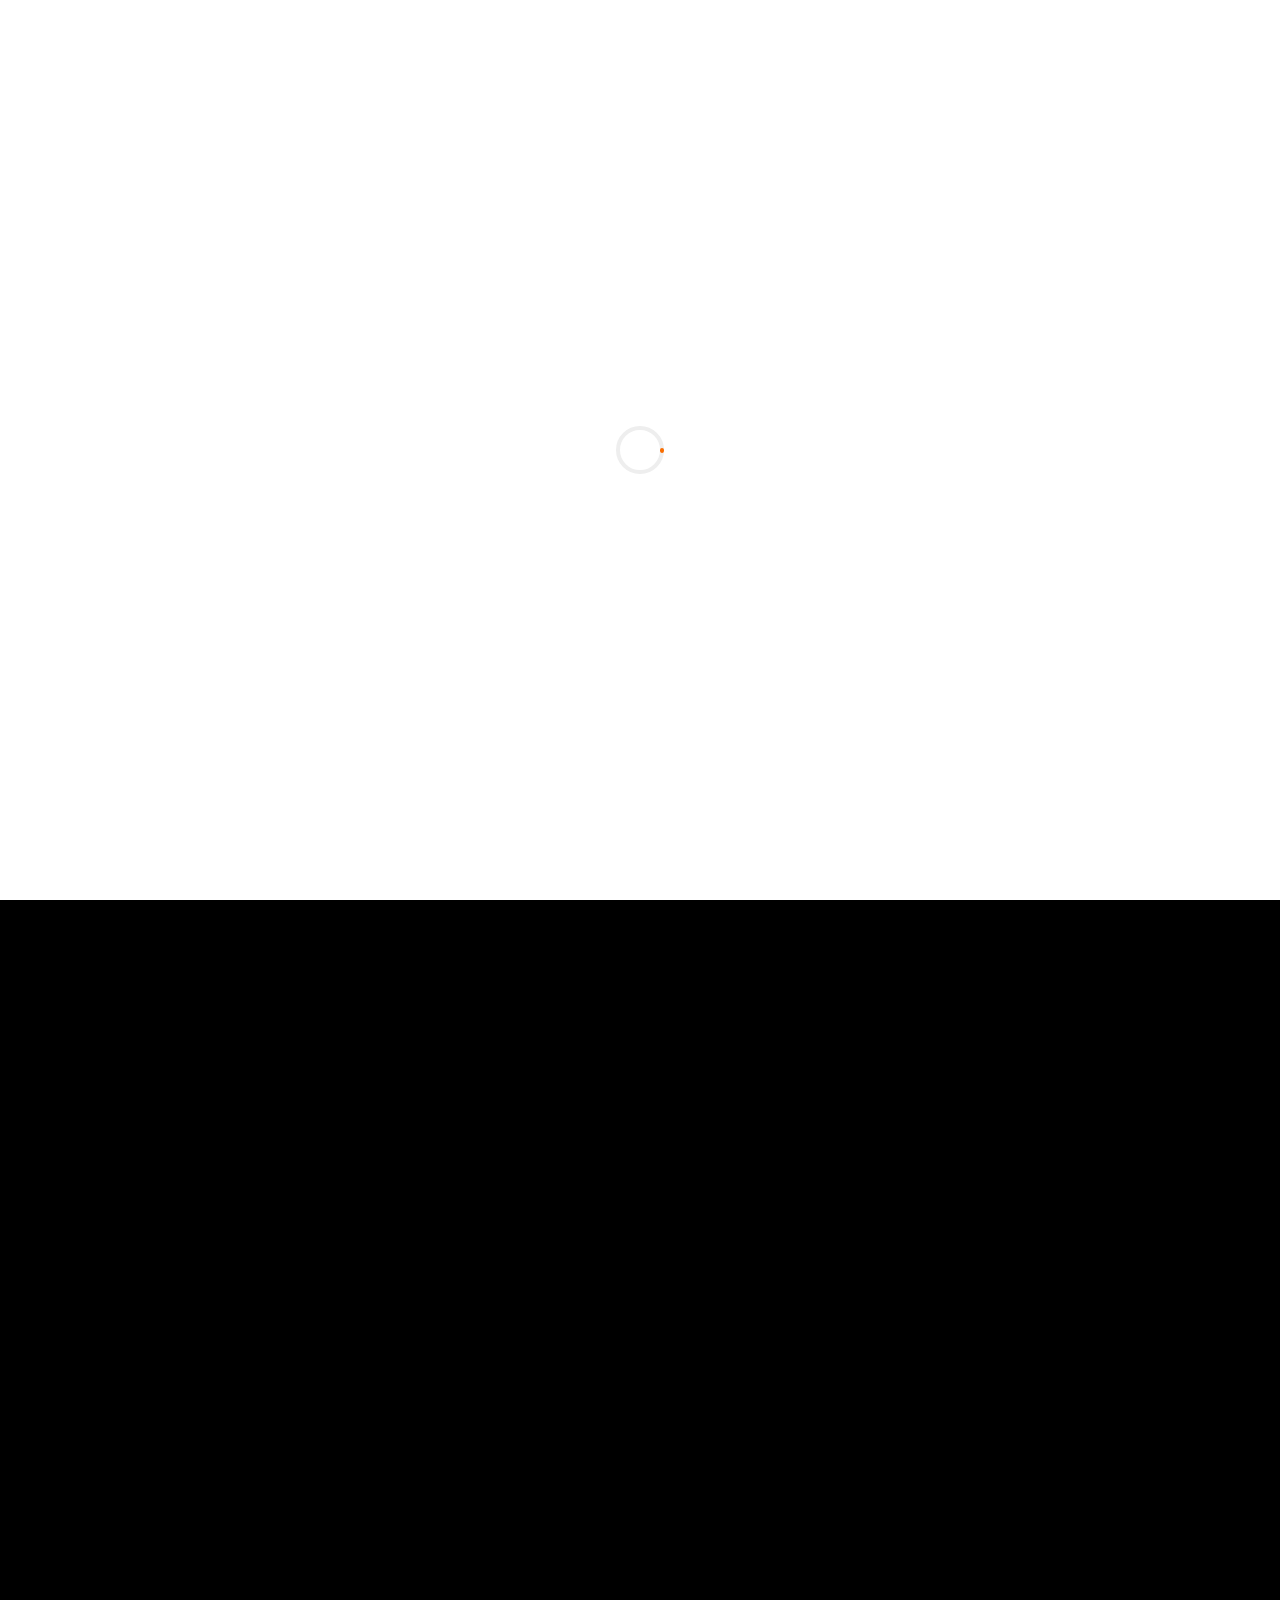
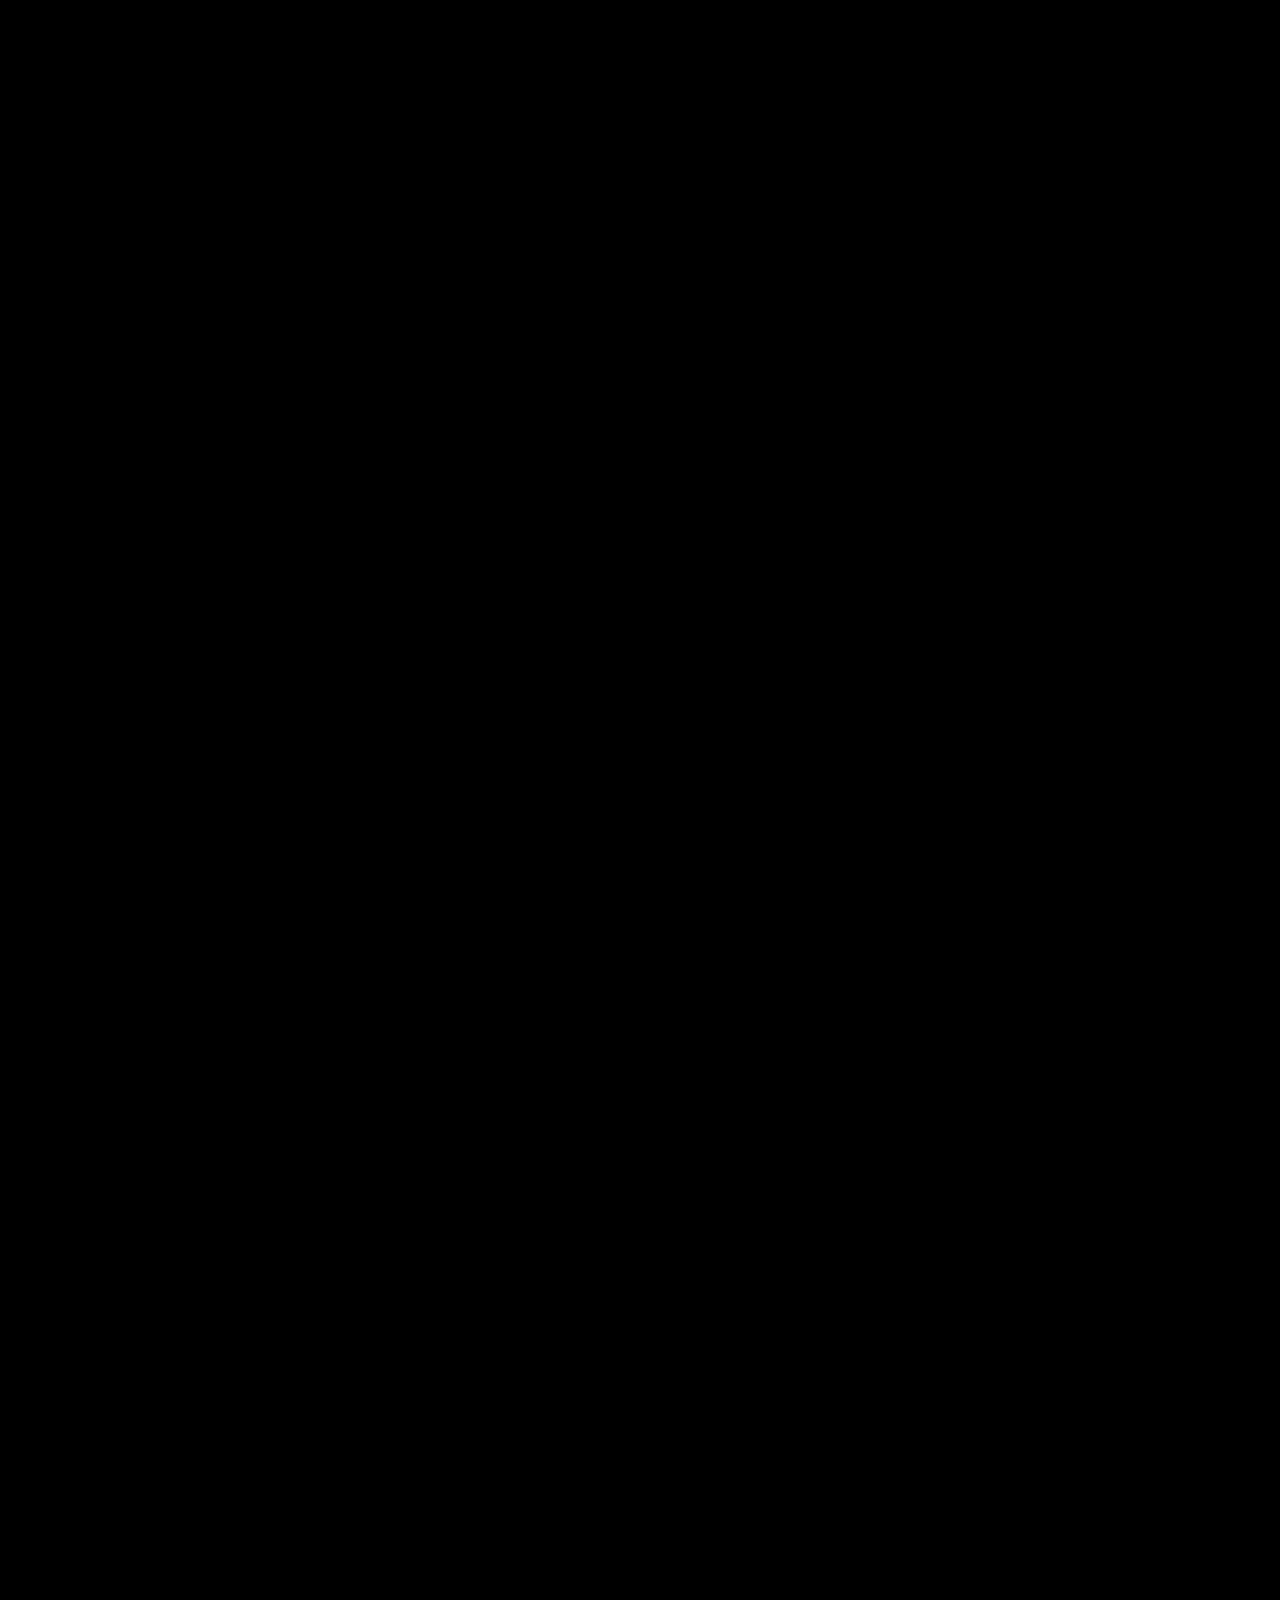
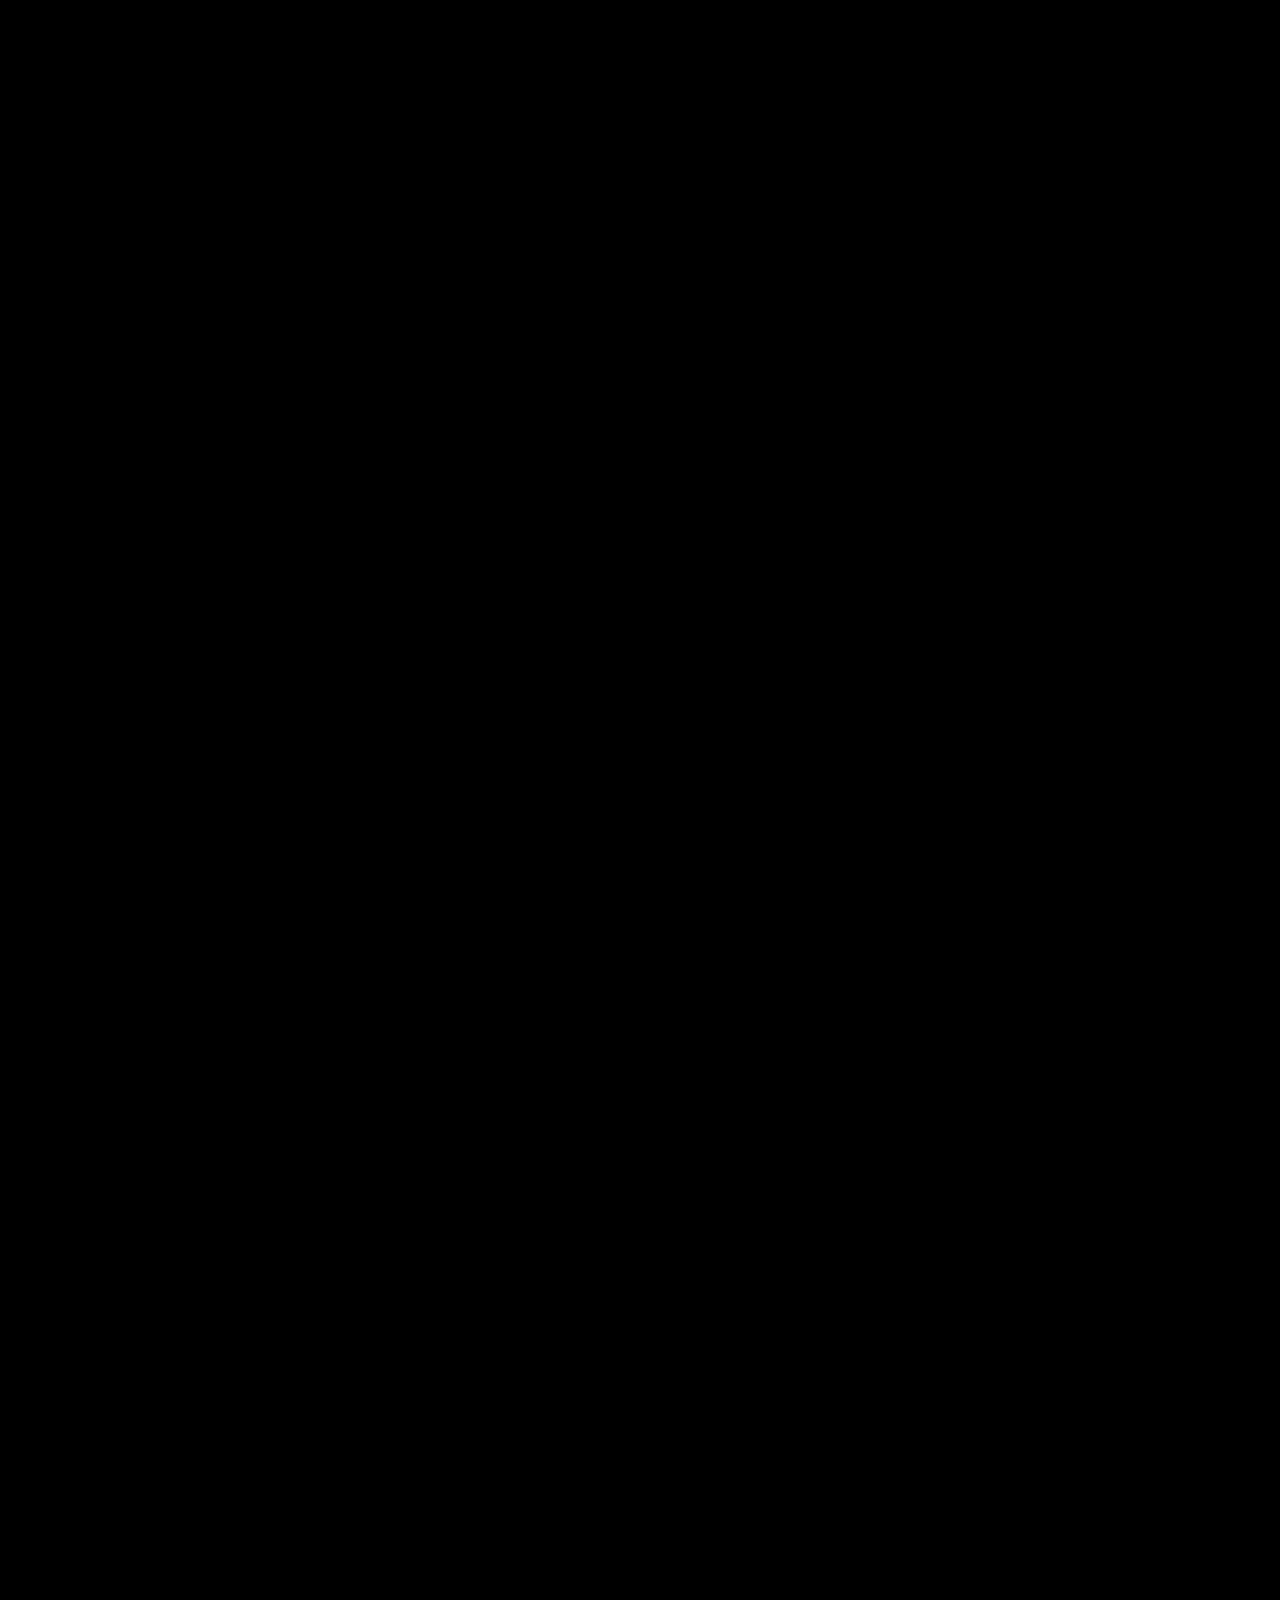
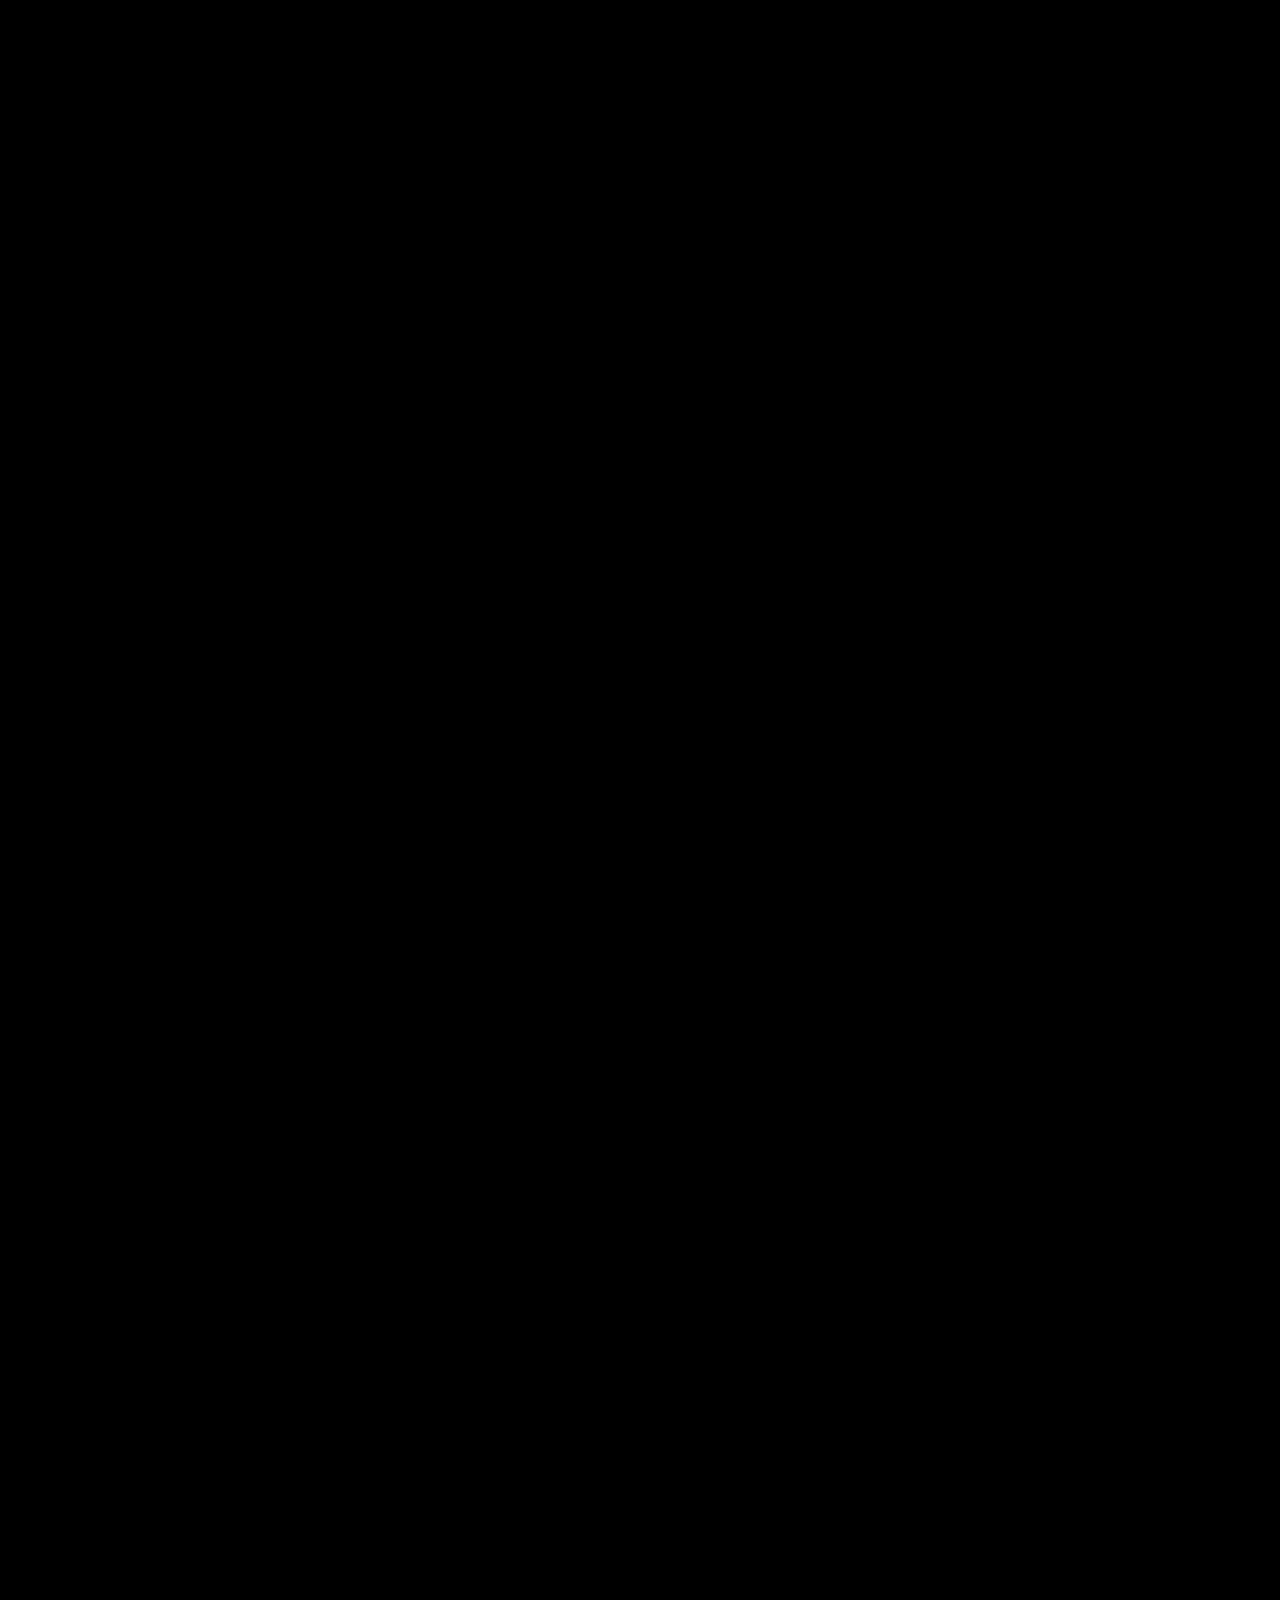
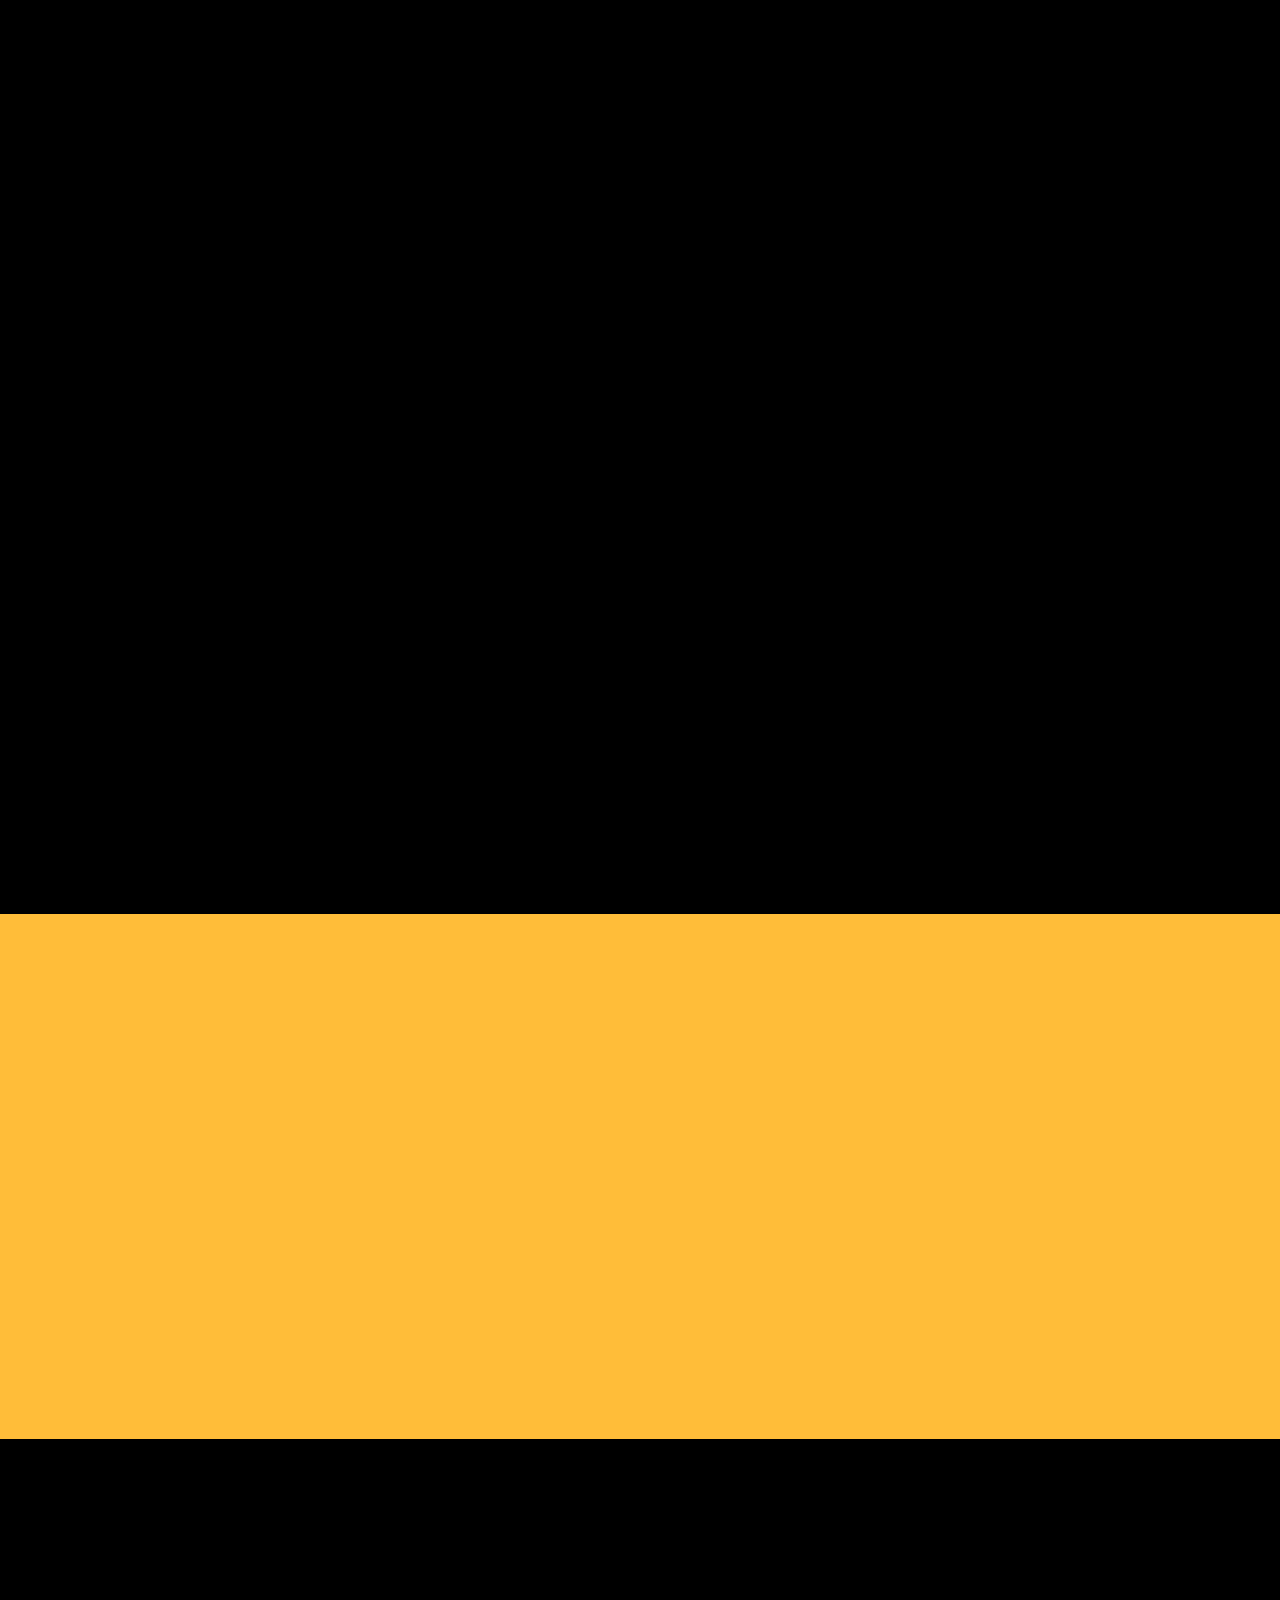
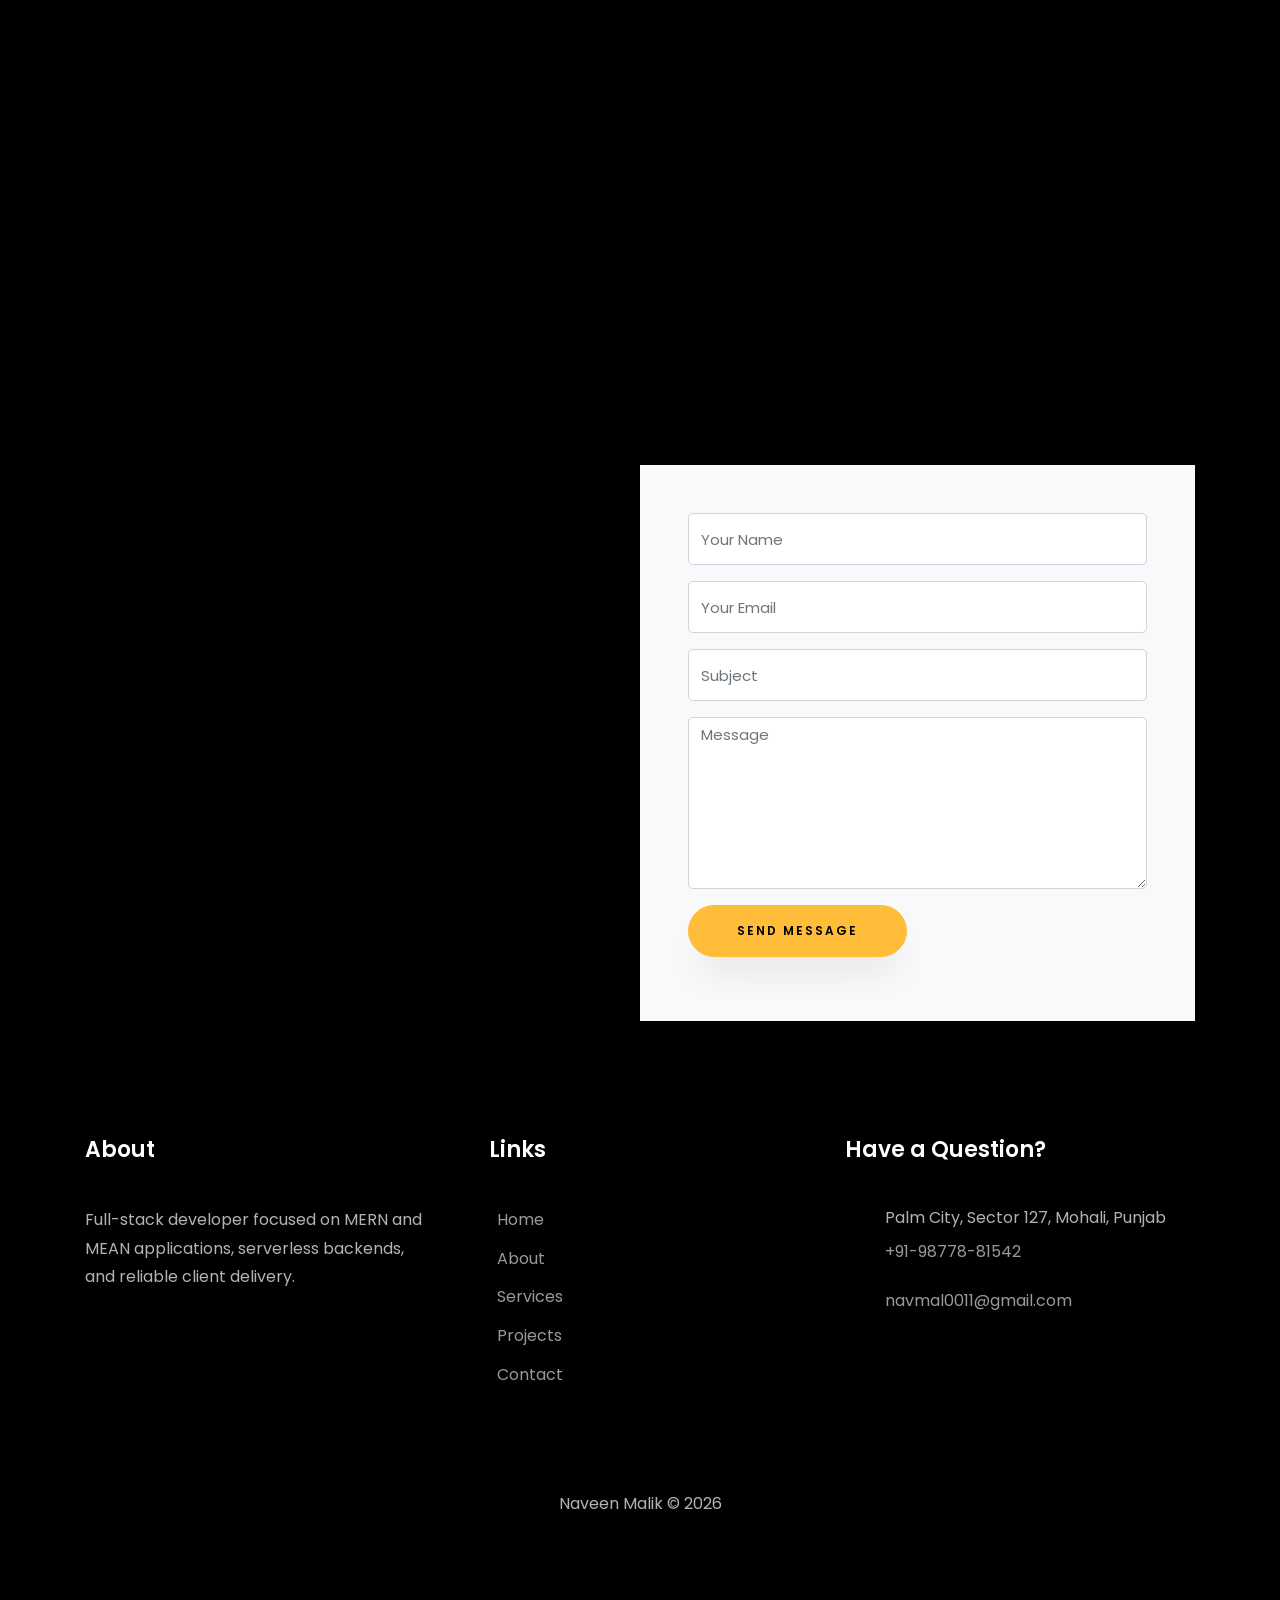
==== index.html @ 28e90a93 "Update portfolio content from latest resume Replace template placeholders with Naveen Malik's experi" ====
<!DOCTYPE html>
<html lang="en">
  <head>
    <title>Naveen Malik | Full-Stack Developer</title>
    <meta charset="utf-8">
    <meta name="viewport" content="width=device-width, initial-scale=1, shrink-to-fit=no">
    <meta name="description" content="Naveen Malik is a Full-Stack Developer in Mohali, Punjab, specializing in MERN and MEAN stacks, serverless backends, and scalable web applications.">
    <meta name="author" content="Naveen Malik">
    
    <link href="https://fonts.googleapis.com/css?family=Poppins:100,200,300,400,500,600,700,800,900" rel="stylesheet">

    <link rel="stylesheet" href="css/open-iconic-bootstrap.min.css">
    <link rel="stylesheet" href="css/animate.css">
    
    <link rel="stylesheet" href="css/owl.carousel.min.css">
    <link rel="stylesheet" href="css/owl.theme.default.min.css">
    <link rel="stylesheet" href="css/magnific-popup.css">

    <link rel="stylesheet" href="css/aos.css">

    <link rel="stylesheet" href="css/ionicons.min.css">
    
    <link rel="stylesheet" href="css/flaticon.css">
    <link rel="stylesheet" href="css/icomoon.css">
    <link rel="stylesheet" href="css/style.css">
  </head>
  <body data-spy="scroll" data-target=".site-navbar-target" data-offset="300">
	  
	  
    <nav class="navbar navbar-expand-lg navbar-dark ftco_navbar ftco-navbar-light site-navbar-target" id="ftco-navbar">
	    <div class="container">
	      <a class="navbar-brand" href="index.html">Naveen</a>
	      <button class="navbar-toggler js-fh5co-nav-toggle fh5co-nav-toggle" type="button" data-toggle="collapse" data-target="#ftco-nav" aria-controls="ftco-nav" aria-expanded="false" aria-label="Toggle navigation">
	        <span class="oi oi-menu"></span> Menu
	      </button>

	      <div class="collapse navbar-collapse" id="ftco-nav">
	        <ul class="navbar-nav nav ml-auto">
	          <li class="nav-item"><a href="#home-section" class="nav-link"><span>Home</span></a></li>
	          <li class="nav-item"><a href="#about-section" class="nav-link"><span>About</span></a></li>
	          <li class="nav-item"><a href="#resume-section" class="nav-link"><span>Resume</span></a></li>
	          <li class="nav-item"><a href="#services-section" class="nav-link"><span>Services</span></a></li>
	          <li class="nav-item"><a href="#skills-section" class="nav-link"><span>Skills</span></a></li>
	          <li class="nav-item"><a href="#projects-section" class="nav-link"><span>Projects</span></a></li>
	          <li class="nav-item"><a href="#contact-section" class="nav-link"><span>Contact</span></a></li>
	        </ul>
	      </div>
	    </div>
	  </nav>
	  <section id="home-section" class="hero">
		  <div class="home-slider  owl-carousel">
	      <div class="slider-item ">
	      	<div class="overlay"></div>
	        <div class="container">
	          <div class="row d-md-flex no-gutters slider-text align-items-end justify-content-end" data-scrollax-parent="true">
		          <div class="one-forth d-flex  align-items-center ftco-animate" data-scrollax=" properties: { translateY: '70%' }">
		          	<div class="text">
		          		<span class="subheading">Hello!</span>
			            <h1 class="mb-4 mt-3">I'm <span>Naveen Malik</span></h1>
			            <h2 class="mb-4">A JavaScript Full-Stack Developer</h2>
			            <p><a href="#contact-section" class="btn btn-primary py-3 px-4">Hire me</a> <a href="#projects-section" class="btn btn-white btn-outline-white py-3 px-4">My works</a></p>
		            </div>
		          </div>
	        	</div>
	        </div>
	      </div>

	      <div class="slider-item">
	      	<div class="overlay"></div>
	        <div class="container">
	          <div class="row d-flex no-gutters slider-text align-items-end justify-content-end" data-scrollax-parent="true">
	          	<div class="one-third js-fullheight order-md-last img" style="background-image:url(images/bg_1.jpg);">
	          		<div class="overlay"></div>
	          	</div>
		          <div class="one-forth d-flex align-items-center ftco-animate" data-scrollax=" properties: { translateY: '70%' }">
		          	<div class="text">
		          		<span class="subheading">MERN &amp; MEAN</span>
			            <h1 class="mb-4 mt-3">Building <span>scalable apps</span> from Mohali</h1>
			            <p><a href="#contact-section" class="btn btn-primary py-3 px-4">Hire me</a> <a href="#resume-section" class="btn btn-white btn-outline-white py-3 px-4">View resume</a></p>
		            </div>
		          </div>
	        	</div>
	        </div>
	      </div>
	    </div>
    </section>

    <section class="ftco-about img ftco-section ftco-no-pb" id="about-section">
    	<div class="container">
    		<div class="row d-flex">
    			<div class="col-md-12 col-lg-8 pl-lg-5 pb-5">
    				<div class="row justify-content-start pb-3">
		          <div class="col-md-12 heading-section ftco-animate">
		          	<h1 class="big">About</h1>
		            <h2 class="mb-4">About Me</h2>
		            <p class="about-bio">With 5 years of full-stack development experience, I bring specialized expertise in the MERN (MongoDB, Express.js, React, Node.js) and MEAN (MongoDB, Express.js, Angular, Node.js) stacks. My strengths lie in creating scalable, robust, and high-performance web applications, backed by a deep understanding of both front-end and back-end development.</p>
		            <ul class="about-info mt-4 px-md-0 px-2">
		            	<li class="d-flex"><span>Name:</span> <span>Naveen Malik</span></li>
		            	<li class="d-flex"><span>Date of birth:</span> <span>April 01, 1999</span></li>
		            	<li class="d-flex"><span>Address:</span> <span>Palm City, Sector 127, Mohali, Punjab</span></li>
		            	<li class="d-flex"><span>Zip code:</span> <span>140301</span></li>
		            	<li class="d-flex"><span>Email:</span> <span><a href="mailto:navmal0011@gmail.com">navmal0011@gmail.com</a></span></li>
		            	<li class="d-flex"><span>Phone:</span> <span><a href="tel:+919877881542">+91-98778-81542</a></span></li>
		            	<li class="d-flex"><span>GitHub:</span> <span><a href="https://github.com/NaveenMalik001" target="_blank" rel="noopener">NaveenMalik001</a></span></li>
		            	<li class="d-flex"><span>LinkedIn:</span> <span><a href="https://www.linkedin.com/in/naveen-malik-583647228" target="_blank" rel="noopener">Naveen Malik</a></span></li>
		            </ul>
		          </div>
		        </div>
	          <div class="counter-wrap ftco-animate d-flex mt-md-3">
              <div class="text">
              	<p class="mb-4">
	                <span class="number" data-number="5">0</span>
	                <span>Years of experience</span>
                </p>
                <p><a href="files/Naveen_Malik_Resume.pdf" class="btn btn-primary py-3 px-3" download>Download CV</a></p>
              </div>
	          </div>
	        </div>
        </div>
    	</div>
    </section>

    <section class="ftco-section ftco-no-pb" id="resume-section">
    	<div class="container">
    		<div class="row justify-content-center pb-5">
          <div class="col-md-10 heading-section text-center ftco-animate">
          	<h1 class="big big-2">Resume</h1>
            <h2 class="mb-4">Resume</h2>
            <p>Experience leading MERN and MEAN products, client delivery, and small engineering teams.</p>
          </div>
        </div>
    		<div class="row">
    			<div class="col-md-6">
    				<div class="resume-wrap ftco-animate">
    					<span class="date">Dec 2024 — Mar 2026</span>
    					<h2>Full-Stack Developer (MERN)</h2>
    					<span class="position">Matrix Marketers, Mohali</span>
    					<ul class="mt-4">
    						<li>Built and maintained high-quality, scalable web applications on the MERN stack.</li>
    						<li>Integrated third-party services including game providers for betting platforms, Customer.io, Close.io, and QuickBooks.</li>
    						<li>Served as Tech Lead, driving collaboration, code quality, and delivery through agile methodologies.</li>
    					</ul>
    				</div>
    				<div class="resume-wrap ftco-animate">
    					<span class="date">Jan 2022 — Nov 2024</span>
    					<h2>Full-Stack Developer</h2>
    					<span class="position">Clerisy Solutions Pvt. Ltd., Mohali</span>
    					<ul class="mt-4">
    						<li>Developed and maintained production web applications with the MEAN stack.</li>
    						<li>Introduced Vue.js into existing projects and adapted to new technical requirements.</li>
    						<li>Led full-stack MERN and MEAN deliveries, managing client requirements, updates, and timelines.</li>
    						<li>Led a team of 5 developers, reviewing quality and shipping through agile practices.</li>
    					</ul>
    				</div>
    				<div class="resume-wrap ftco-animate">
    					<span class="date">Jan 2021 — Jan 2022</span>
    					<h2>Full-Stack Developer</h2>
    					<span class="position">Softuvo Solutions Pvt. Ltd., Mohali</span>
    					<ul class="mt-4">
    						<li>Delivered full-stack features across MERN and MEAN projects based on client requirements.</li>
    						<li>Collaborated with cross-functional teams to improve application functionality and user experience.</li>
    					</ul>
    				</div>
    			</div>

    			<div class="col-md-6">
    				<div class="resume-wrap ftco-animate">
    					<span class="date">B.Tech</span>
    					<h2>Computer Science and Engineering</h2>
    					<span class="position">Chandigarh Group of Colleges (CGC), Landran</span>
    					<p class="mt-4">Bachelor of Technology in Computer Science and Engineering, Mohali, Punjab.</p>
    				</div>
    				<div class="resume-wrap ftco-animate">
    					<span class="date">Class 12</span>
    					<h2>Senior Secondary Education</h2>
    					<span class="position">Government Model Sr. Sec. School, Sector 33, Chandigarh</span>
    				</div>
    				<div class="resume-wrap ftco-animate">
    					<span class="date">Class 10</span>
    					<h2>Secondary Education</h2>
    					<span class="position">Army Public School, Chandimandir, Haryana</span>
    				</div>
    			</div>
    		</div>
    		<div class="row justify-content-center mt-5">
    			<div class="col-md-6 text-center ftco-animate">
    				<p><a href="files/Naveen_Malik_Resume.pdf" class="btn btn-primary py-4 px-5" download>Download CV</a></p>
    			</div>
    		</div>
    	</div>
    </section>

    <section class="ftco-section" id="services-section">
    	<div class="container">
    		<div class="row justify-content-center py-5 mt-5">
          <div class="col-md-12 heading-section text-center ftco-animate">
          	<h1 class="big big-2">Services</h1>
            <h2 class="mb-4">What I Do</h2>
          </div>
        </div>
    		<div class="row">
					<div class="col-md-4 text-center d-flex ftco-animate">
						<div class="services-1">
							<div class="desc">
								<h3 class="mb-5">MERN &amp; MEAN Apps</h3>
							</div>
						</div>
					</div>
					<div class="col-md-4 text-center d-flex ftco-animate">
						<div class="services-1">
							<div class="desc">
								<h3 class="mb-5">API Development</h3>
							</div>
						</div>
					</div>
					<div class="col-md-4 text-center d-flex ftco-animate">
						<div class="services-1">
							<div class="desc">
								<h3 class="mb-5">Serverless Backends</h3>
							</div>
						</div>
					</div>
					<div class="col-md-4 text-center d-flex ftco-animate">
						<div class="services-1">
							<div class="desc">
								<h3 class="mb-5">UI Engineering</h3>
							</div>
						</div>
					</div>
					<div class="col-md-4 text-center d-flex ftco-animate">
						<div class="services-1">
							<div class="desc">
								<h3 class="mb-5">Third-Party Integrations</h3>
							</div>
						</div>
					</div>
					<div class="col-md-4 text-center d-flex ftco-animate">
						<div class="services-1">
							<div class="desc">
								<h3 class="mb-5">Database Design</h3>
							</div>
						</div>
					</div>
					<div class="col-md-4 text-center d-flex ftco-animate">
						<div class="services-1">
							<div class="desc">
								<h3 class="mb-5">Cloud Deployment</h3>
							</div>
						</div>
					</div>
					<div class="col-md-4 text-center d-flex ftco-animate">
						<div class="services-1">
							<div class="desc">
								<h3 class="mb-5">Tech Leadership</h3>
							</div>
						</div>
					</div>
					<div class="col-md-4 text-center d-flex ftco-animate">
						<div class="services-1">
							<div class="desc">
								<h3 class="mb-5">Performance &amp; Quality</h3>
							</div>
						</div>
					</div>
				</div>
    	</div>
    </section>

		
		<section class="ftco-section" id="skills-section">
			<div class="container">
				<div class="row justify-content-center pb-5">
          <div class="col-md-12 heading-section text-center ftco-animate">
          	<h1 class="big big-2">Skills</h1>
            <h2 class="mb-4">My Skills</h2>
          </div>
        </div>
				<div class="row">
					<div class="col-md-6 animate-box">
						<div class="progress-wrap ftco-animate">
							<h3>JavaScript / TypeScript</h3>
							<div class="progress">
							 	<div class="progress-bar color-1" role="progressbar" aria-valuenow="95"
							  	aria-valuemin="0" aria-valuemax="100" style="width:95%">
							    <span>95%</span>
							  	</div>
							</div>
						</div>
					</div>
					<div class="col-md-6 animate-box">
						<div class="progress-wrap ftco-animate">
							<h3>React.js / Next.js</h3>
							<div class="progress">
							 	<div class="progress-bar color-2" role="progressbar" aria-valuenow="92"
							  	aria-valuemin="0" aria-valuemax="100" style="width:92%">
							    <span>92%</span>
							  	</div>
							</div>
						</div>
					</div>
					<div class="col-md-6 animate-box">
						<div class="progress-wrap ftco-animate">
							<h3>Node.js / Express</h3>
							<div class="progress">
							 	<div class="progress-bar color-3" role="progressbar" aria-valuenow="90"
							  	aria-valuemin="0" aria-valuemax="100" style="width:90%">
							    <span>90%</span>
							  	</div>
							</div>
						</div>
					</div>
					<div class="col-md-6 animate-box">
						<div class="progress-wrap ftco-animate">
							<h3>MongoDB</h3>
							<div class="progress">
							 	<div class="progress-bar color-4" role="progressbar" aria-valuenow="88"
							  	aria-valuemin="0" aria-valuemax="100" style="width:88%">
							    <span>88%</span>
							  	</div>
							</div>
						</div>
					</div>
					<div class="col-md-6 animate-box">
						<div class="progress-wrap ftco-animate">
							<h3>Angular / Vue.js</h3>
							<div class="progress">
							 	<div class="progress-bar color-5" role="progressbar" aria-valuenow="80"
							  	aria-valuemin="0" aria-valuemax="100" style="width:80%">
							    <span>80%</span>
							  	</div>
							</div>
						</div>
					</div>
					<div class="col-md-6 animate-box">
						<div class="progress-wrap ftco-animate">
							<h3>AWS Lambda / GCP Functions</h3>
							<div class="progress">
							 	<div class="progress-bar color-6" role="progressbar" aria-valuenow="78"
							  	aria-valuemin="0" aria-valuemax="100" style="width:78%">
							    <span>78%</span>
							  	</div>
							</div>
						</div>
					</div>
				</div>
				<div class="row mt-4">
					<div class="col-md-12 ftco-animate">
						<h3 class="skill-group-title">Frontend</h3>
						<div class="skill-tags">
							<span>HTML</span><span>CSS</span><span>JavaScript</span><span>ReactJS</span><span>Angular</span><span>VueJS</span><span>Next.js</span><span>MUI</span><span>TailwindCSS</span><span>Redux Toolkit</span><span>RTK Query</span>
						</div>
						<h3 class="skill-group-title">Backend</h3>
						<div class="skill-tags">
							<span>Node.js</span><span>Express</span><span>LoopBack</span><span>Firebase Functions</span><span>Google Cloud Functions</span><span>AWS Lambda</span>
						</div>
						<h3 class="skill-group-title">Database</h3>
						<div class="skill-tags">
							<span>MongoDB</span><span>MySQL</span><span>PostgreSQL</span><span>DynamoDB</span>
						</div>
						<h3 class="skill-group-title">Tools &amp; platforms</h3>
						<div class="skill-tags">
							<span>Git</span><span>JIRA</span><span>Trello</span><span>Azure</span><span>AWS</span><span>Firebase</span><span>Google Analytics</span><span>C++</span><span>C</span><span>Python</span><span>PHP</span>
						</div>
					</div>
				</div>
			</div>
		</section>
 

    <section class="ftco-section ftco-project" id="projects-section">
    	<div class="container">
    		<div class="row justify-content-center pb-5">
          <div class="col-md-12 heading-section text-center ftco-animate">
          	<h1 class="big big-2">Projects</h1>
            <h2 class="mb-4">Selected Projects</h2>
          </div>
        </div>
    		<div class="row">
    			<div class="col-md-4">
    				<div class="project img ftco-animate d-flex justify-content-center align-items-center" style="background-image: url(images/project-4.jpg);">
    					<div class="overlay"></div>
	    				<div class="text text-center p-4">
	    					<h3>Bridge18 (TMS)</h3>
	    					<span>React, Node.js, MUI, GCP Functions</span>
	    				</div>
    				</div>
  				</div>
  				<div class="col-md-8">
    				<div class="project img ftco-animate d-flex justify-content-center align-items-center" style="background-image: url(images/project-5.jpg);">
    					<div class="overlay"></div>
	    				<div class="text text-center p-4">
	    					<h3>OPflow</h3>
	    					<span>React, Node.js, AWS Lambda, MongoDB</span>
	    				</div>
    				</div>
  				</div>

    			<div class="col-md-8">
    				<div class="project img ftco-animate d-flex justify-content-center align-items-center" style="background-image: url(images/project-1.jpg);">
    					<div class="overlay"></div>
	    				<div class="text text-center p-4">
	    					<h3>JobTable</h3>
	    					<span>React, Node.js, Stripe, QuickBooks</span>
	    				</div>
    				</div>
    			</div>
    			<div class="col-md-4">
    				<div class="project img ftco-animate d-flex justify-content-center align-items-center" style="background-image: url(images/project-2.jpg);">
    					<div class="overlay"></div>
	    				<div class="text text-center p-4">
	    					<h3>IBE Hotels</h3>
	    					<span>Angular, Node.js</span>
	    				</div>
    				</div>
    			</div>
    		</div>

    		<div class="row">
    			<div class="col-md-6">
    				<div class="resume-wrap ftco-animate">
    					<h2>Bridge18 (TMS)</h2>
    					<span class="position">React.js &amp; Node.js</span>
    					<p class="mt-4">Transportation management platform. Primary client contact for requirements, updates, and timelines. Built with TypeScript, React, MUI, Redux Toolkit, and RTK Query. Backend on Google Cloud Functions with MongoDB in a microservices architecture.</p>
    				</div>
    			</div>
    			<div class="col-md-6">
    				<div class="resume-wrap ftco-animate">
    					<h2>OPflow</h2>
    					<span class="position">React.js &amp; Node.js</span>
    					<p class="mt-4">Full-stack product using TypeScript, React, and MUI. Serverless backend on AWS Lambda with MongoDB for scalable storage, with a focus on performance and responsiveness.</p>
    				</div>
    			</div>
    			<div class="col-md-6">
    				<div class="resume-wrap ftco-animate">
    					<h2>JobTable</h2>
    					<span class="position">React.js &amp; Node.js</span>
    					<p class="mt-4">Led full-stack delivery with React, Node.js, MongoDB, Stripe, QuickBooks, Customer.io, and Close.io. Managed client communications and shipped a microservices architecture with high code quality.</p>
    				</div>
    			</div>
    			<div class="col-md-6">
    				<div class="resume-wrap ftco-animate">
    					<h2>More product work</h2>
    					<span class="position">Mixed stacks</span>
    					<ul class="mt-4">
    						<li><strong>Infertalent</strong> — Job hunting and hiring portal (React.js)</li>
    						<li><strong>Co-minded</strong> — Employee portal (Node.js, React.js)</li>
    						<li><strong>Shadow Etterno</strong> — Servers, domains, and load balancing (React.js)</li>
    						<li><strong>IBE Hotels</strong> — Multi-hotel internet booking engine (Angular, Node.js)</li>
    						<li><strong>Luminello</strong> — Hospital app for patients and doctors (Node.js, CodeIgniter)</li>
    					</ul>
    				</div>
    			</div>
    		</div>
    	</div>
    </section>

    <section class="ftco-section ftco-no-pt ftco-no-pb ftco-counter img" id="section-counter">
    	<div class="container">
				<div class="row d-md-flex align-items-center">
          <div class="col-md d-flex justify-content-center counter-wrap ftco-animate">
            <div class="block-18">
              <div class="text">
                <strong class="number" data-number="5">0</strong>
                <span>Years Experience</span>
              </div>
            </div>
          </div>
          <div class="col-md d-flex justify-content-center counter-wrap ftco-animate">
            <div class="block-18">
              <div class="text">
                <strong class="number" data-number="8">0</strong>
                <span>Products Shipped</span>
              </div>
            </div>
          </div>
          <div class="col-md d-flex justify-content-center counter-wrap ftco-animate">
            <div class="block-18">
              <div class="text">
                <strong class="number" data-number="3">0</strong>
                <span>Companies</span>
              </div>
            </div>
          </div>
          <div class="col-md d-flex justify-content-center counter-wrap ftco-animate">
            <div class="block-18">
              <div class="text">
                <strong class="number" data-number="5">0</strong>
                <span>Developers Mentored</span>
              </div>
            </div>
          </div>
        </div>
      </div>
    </section>

    <section class="ftco-section ftco-hireme img margin-top" style="background-image: url(images/bg_1.jpg)">
			<div class="container">
				<div class="row justify-content-center">
					<div class="col-md-7 ftco-animate text-center">
						<h2>I'm <span>Available</span> for new opportunities</h2>
						<p>Open to full-stack roles and freelance work on MERN, MEAN, and serverless products.</p>
						<p class="mb-0"><a href="#contact-section" class="btn btn-primary py-3 px-5">Hire me</a></p>
					</div>
				</div>
			</div>
		</section>

    <section class="ftco-section contact-section ftco-no-pb" id="contact-section">
      <div class="container">
      	<div class="row justify-content-center mb-5 pb-3">
          <div class="col-md-7 heading-section text-center ftco-animate">
            <h1 class="big big-2">Contact</h1>
            <h2 class="mb-4">Contact Me</h2>
          </div>
        </div>

        <div class="row d-flex contact-info mb-5">
          <div class="col-md-6 col-lg-3 d-flex ftco-animate">
          	<div class="align-self-stretch box p-4 text-center">
          		<div class="icon d-flex align-items-center justify-content-center">
          			<span class="icon-map-signs"></span>
          		</div>
          		<h3 class="mb-4">Address</h3>
	            <p>Palm City, Sector 127, Mohali, Punjab</p>
	          </div>
          </div>
          <div class="col-md-6 col-lg-3 d-flex ftco-animate">
          	<div class="align-self-stretch box p-4 text-center">
          		<div class="icon d-flex align-items-center justify-content-center">
          			<span class="icon-phone2"></span>
          		</div>
          		<h3 class="mb-4">Contact Number</h3>
	            <p><a href="tel:+919877881542">+91-98778-81542</a></p>
	          </div>
          </div>
          <div class="col-md-6 col-lg-3 d-flex ftco-animate">
          	<div class="align-self-stretch box p-4 text-center">
          		<div class="icon d-flex align-items-center justify-content-center">
          			<span class="icon-paper-plane"></span>
          		</div>
          		<h3 class="mb-4">Email Address</h3>
	            <p><a href="mailto:navmal0011@gmail.com">navmal0011@gmail.com</a></p>
	          </div>
          </div>
          <div class="col-md-6 col-lg-3 d-flex ftco-animate">
          	<div class="align-self-stretch box p-4 text-center">
          		<div class="icon d-flex align-items-center justify-content-center">
          			<span class="icon-globe"></span>
          		</div>
          		<h3 class="mb-4">Profiles</h3>
	            <p><a href="https://github.com/NaveenMalik001" target="_blank" rel="noopener">GitHub</a> · <a href="https://www.linkedin.com/in/naveen-malik-583647228" target="_blank" rel="noopener">LinkedIn</a></p>
	          </div>
          </div>
        </div>

        <div class="row no-gutters block-9">
          <div class="col-md-6 order-md-last d-flex">
            <form action="https://formsubmit.co/navmal0011@gmail.com" method="POST" class="bg-light p-4 p-md-5 contact-form">
              <input type="hidden" name="_subject" value="Portfolio contact from naveenmalik001.github.io">
              <input type="hidden" name="_captcha" value="false">
              <input type="hidden" name="_template" value="table">
              <div class="form-group">
                <input type="text" name="name" class="form-control" placeholder="Your Name" required>
              </div>
              <div class="form-group">
                <input type="email" name="email" class="form-control" placeholder="Your Email" required>
              </div>
              <div class="form-group">
                <input type="text" name="subject" class="form-control" placeholder="Subject" required>
              </div>
              <div class="form-group">
                <textarea name="message" id="message" cols="30" rows="7" class="form-control" placeholder="Message" required></textarea>
              </div>
              <div class="form-group">
                <input type="submit" value="Send Message" class="btn btn-primary py-3 px-5">
              </div>
            </form>
          
          </div>

          <div class="col-md-6 d-flex">
          	<div class="img" style="background-image: url(images/project-4.jpg);"></div>
          </div>
        </div>
      </div>
    </section>
		

    <footer class="ftco-footer ftco-section">
      <div class="container">
        <div class="row mb-5">
          <div class="col-md">
            <div class="ftco-footer-widget mb-4">
              <h2 class="ftco-heading-2">About</h2>
              <p>Full-stack developer focused on MERN and MEAN applications, serverless backends, and reliable client delivery.</p>
              <ul class="ftco-footer-social list-unstyled float-md-left float-lft mt-5">
                <li class="ftco-animate"><a href="https://github.com/NaveenMalik001" target="_blank" rel="noopener" aria-label="GitHub"><span class="icon-github"></span></a></li>
                <li class="ftco-animate"><a href="https://www.linkedin.com/in/naveen-malik-583647228" target="_blank" rel="noopener" aria-label="LinkedIn"><span class="icon-linkedin"></span></a></li>
                <li class="ftco-animate"><a href="mailto:navmal0011@gmail.com" aria-label="Email"><span class="icon-envelope"></span></a></li>
              </ul>
            </div>
          </div>
          <div class="col-md">
            <div class="ftco-footer-widget mb-4 ml-md-4">
              <h2 class="ftco-heading-2">Links</h2>
              <ul class="list-unstyled">
                <li><a href="#home-section"><span class="icon-long-arrow-right mr-2"></span>Home</a></li>
                <li><a href="#about-section"><span class="icon-long-arrow-right mr-2"></span>About</a></li>
                <li><a href="#services-section"><span class="icon-long-arrow-right mr-2"></span>Services</a></li>
                <li><a href="#projects-section"><span class="icon-long-arrow-right mr-2"></span>Projects</a></li>
                <li><a href="#contact-section"><span class="icon-long-arrow-right mr-2"></span>Contact</a></li>
              </ul>
            </div>
          </div>
          <div class="col-md">
            <div class="ftco-footer-widget mb-4">
            	<h2 class="ftco-heading-2">Have a Question?</h2>
            	<div class="block-23 mb-3">
	              <ul>
	                <li><span class="icon icon-map-marker"></span><span class="text">Palm City, Sector 127, Mohali, Punjab</span></li>
	                <li><a href="tel:+919877881542"><span class="icon icon-phone"></span><span class="text">+91-98778-81542</span></a></li>
	                <li><a href="mailto:navmal0011@gmail.com"><span class="icon icon-envelope"></span><span class="text">navmal0011@gmail.com</span></a></li>
	              </ul>
	            </div>
            </div>
          </div>
        </div>
        <div class="row">
          <div class="col-md-12 text-center">
            <p>Naveen Malik &copy; <span id="copyright-year"></span></p>
          </div>
        </div>
      </div>
    </footer>
    
  

  <!-- loader -->
  <div id="ftco-loader" class="show fullscreen"><svg class="circular" width="48px" height="48px"><circle class="path-bg" cx="24" cy="24" r="22" fill="none" stroke-width="4" stroke="#eeeeee"/><circle class="path" cx="24" cy="24" r="22" fill="none" stroke-width="4" stroke-miterlimit="10" stroke="#F96D00"/></svg></div>


  <script src="js/jquery.min.js"></script>
  <script src="js/jquery-migrate-3.0.1.min.js"></script>
  <script src="js/popper.min.js"></script>
  <script src="js/bootstrap.min.js"></script>
  <script src="js/jquery.easing.1.3.js"></script>
  <script src="js/jquery.waypoints.min.js"></script>
  <script src="js/jquery.stellar.min.js"></script>
  <script src="js/owl.carousel.min.js"></script>
  <script src="js/jquery.magnific-popup.min.js"></script>
  <script src="js/aos.js"></script>
  <script src="js/jquery.animateNumber.min.js"></script>
  <script src="js/scrollax.min.js"></script>
  
  <script src="js/main.js"></script>
  <script>
    document.getElementById('copyright-year').textContent = new Date().getFullYear();
  </script>
    
  </body>
</html>
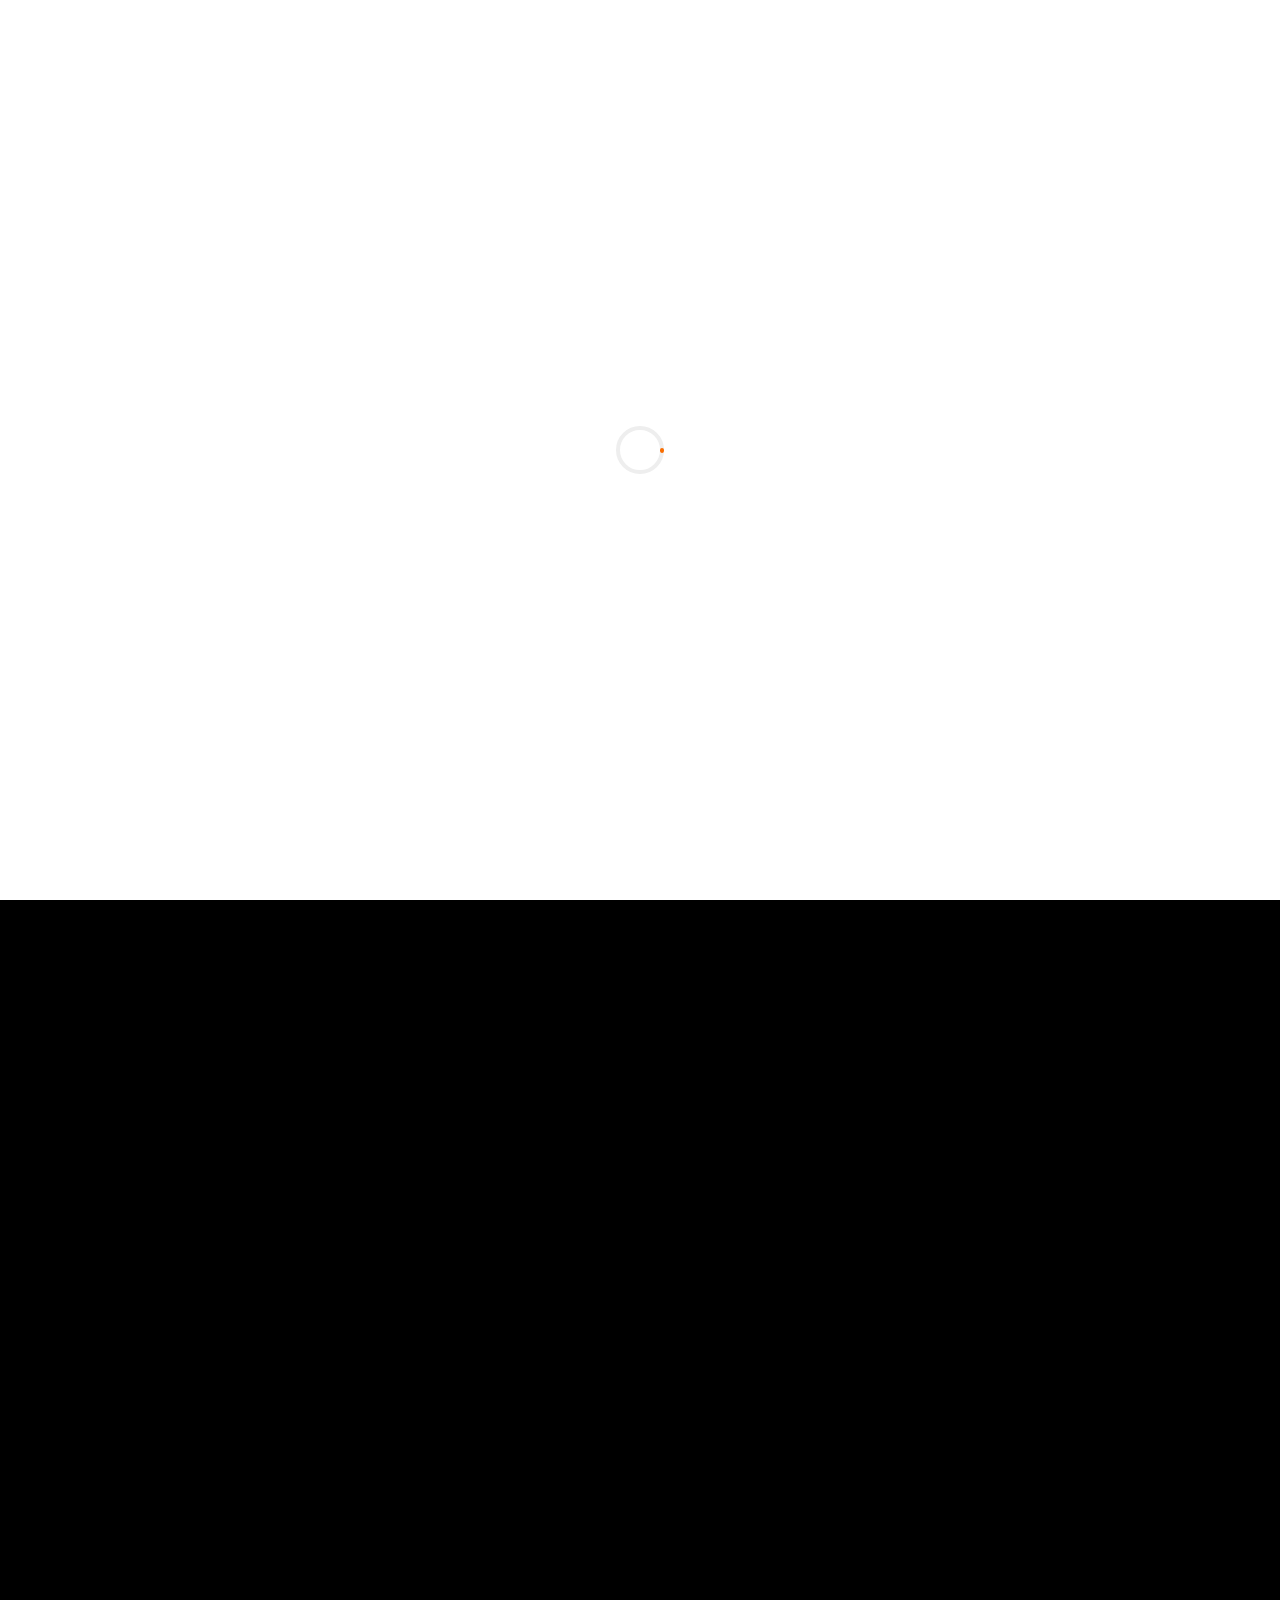
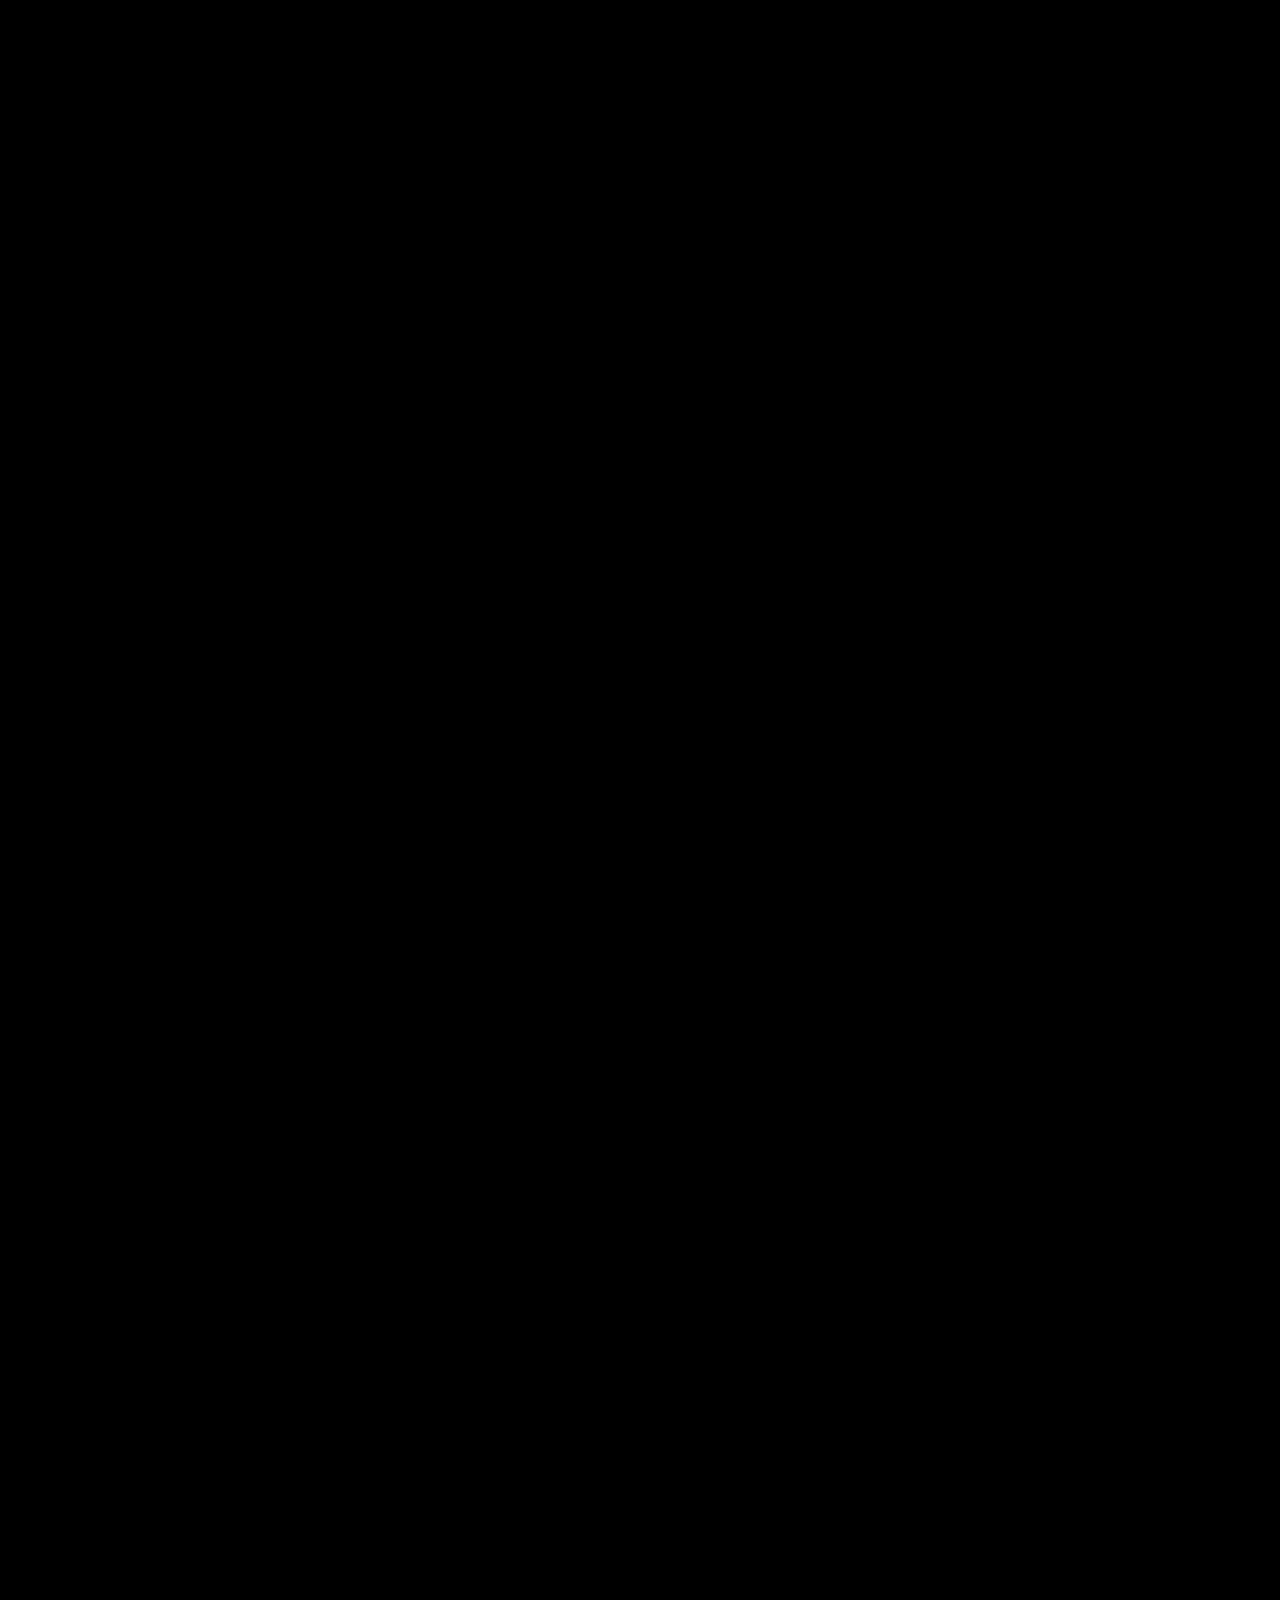
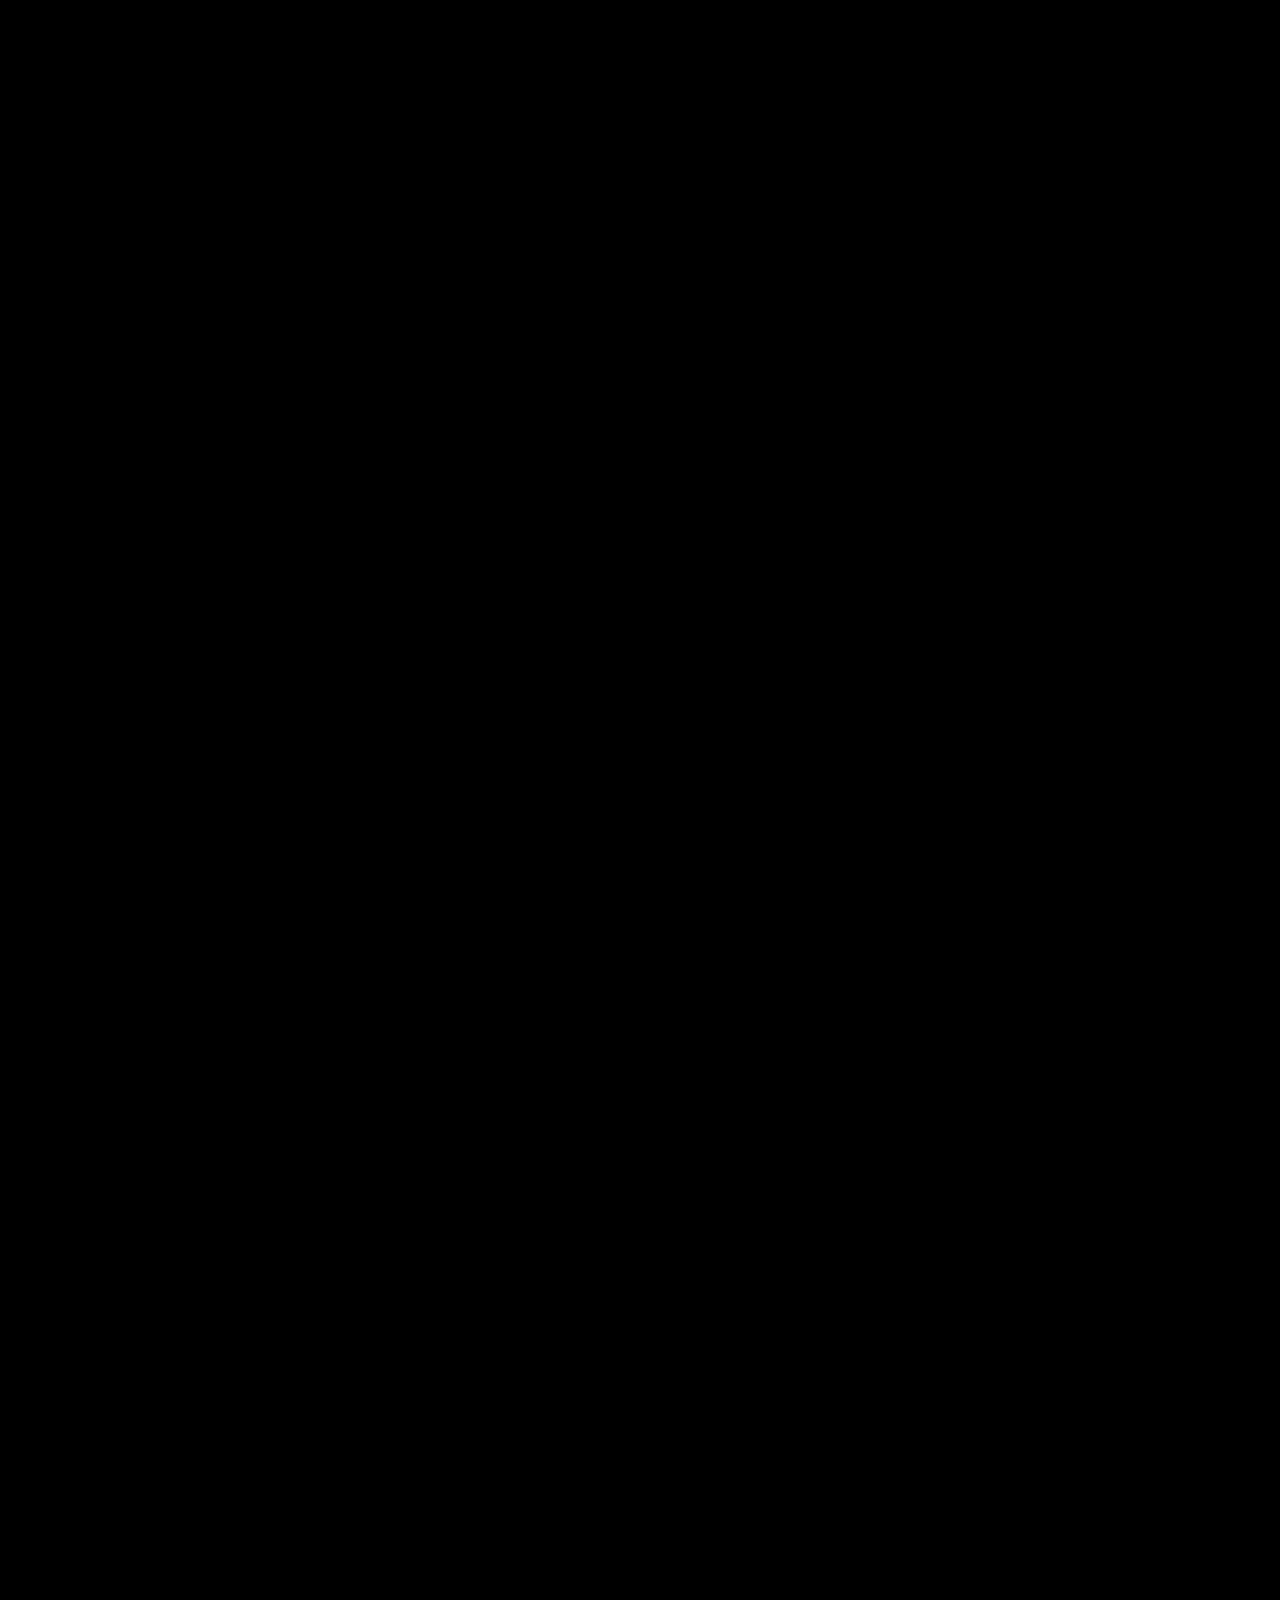
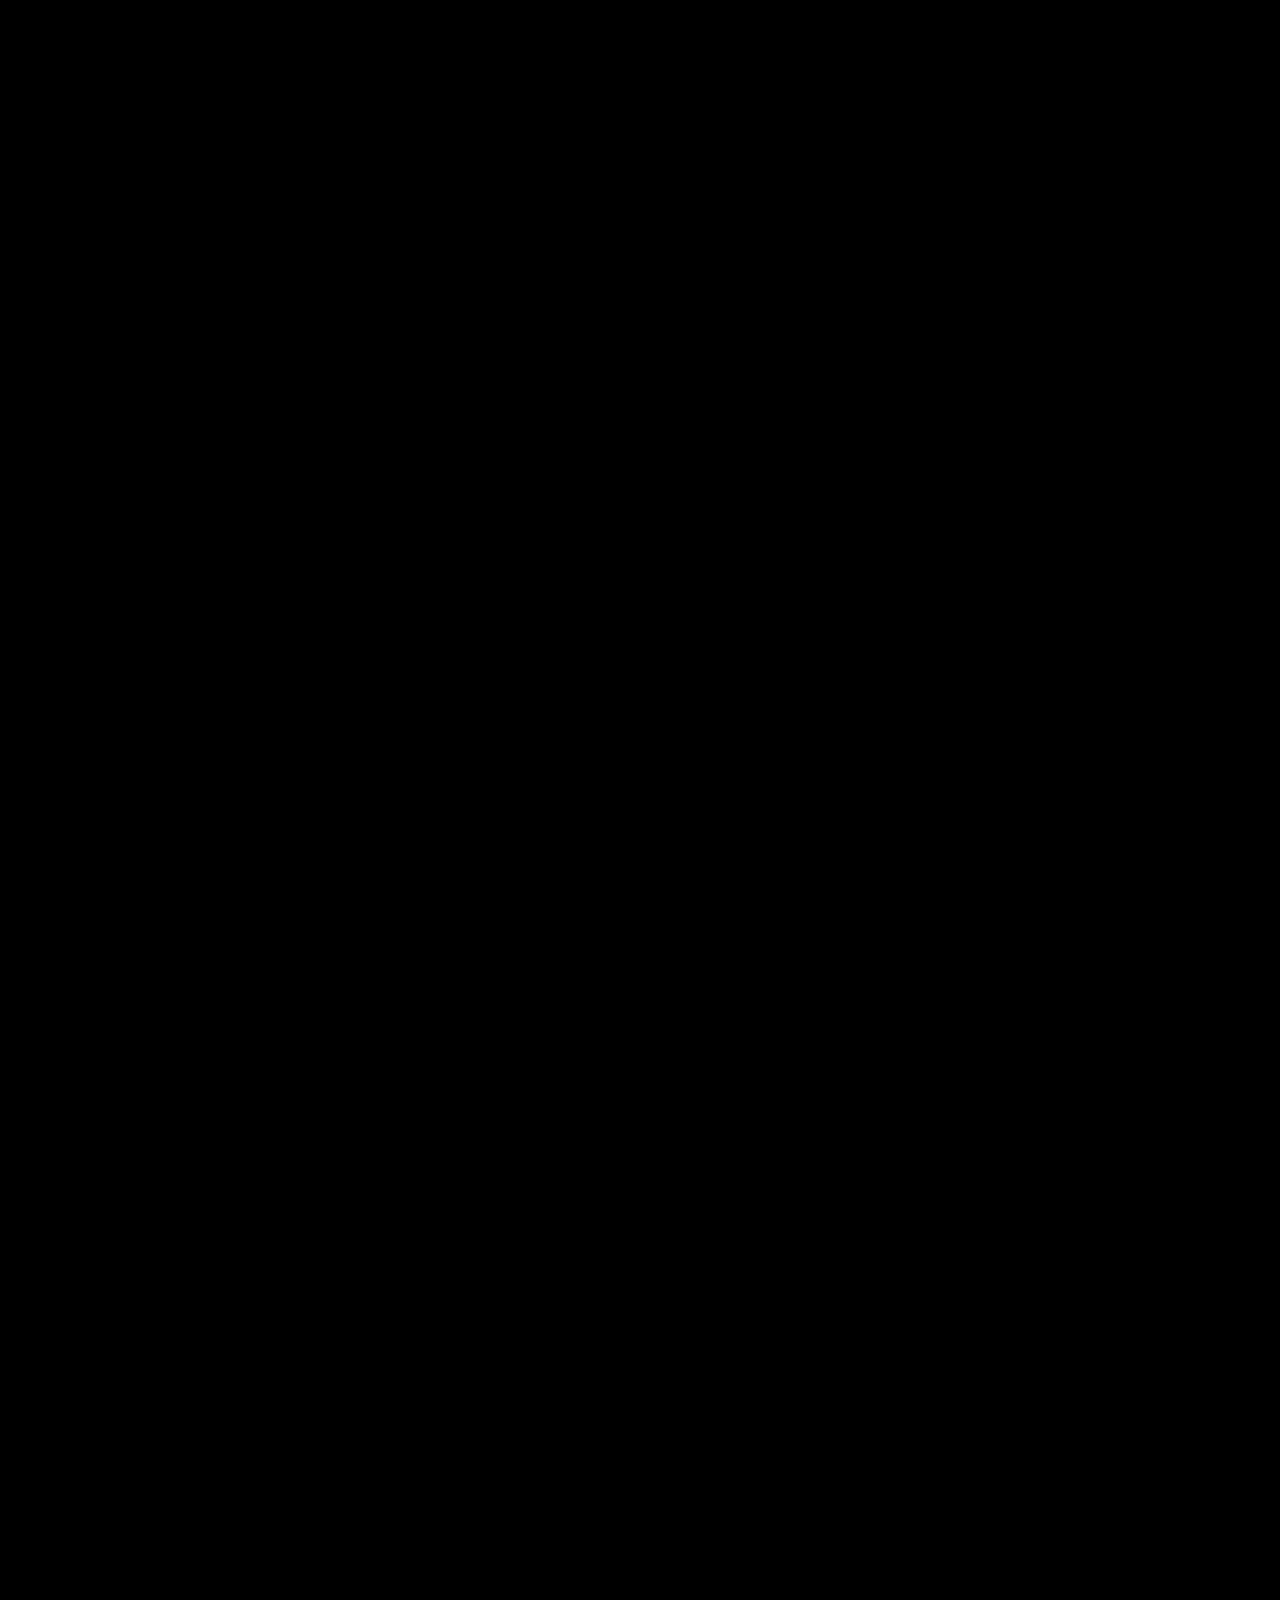
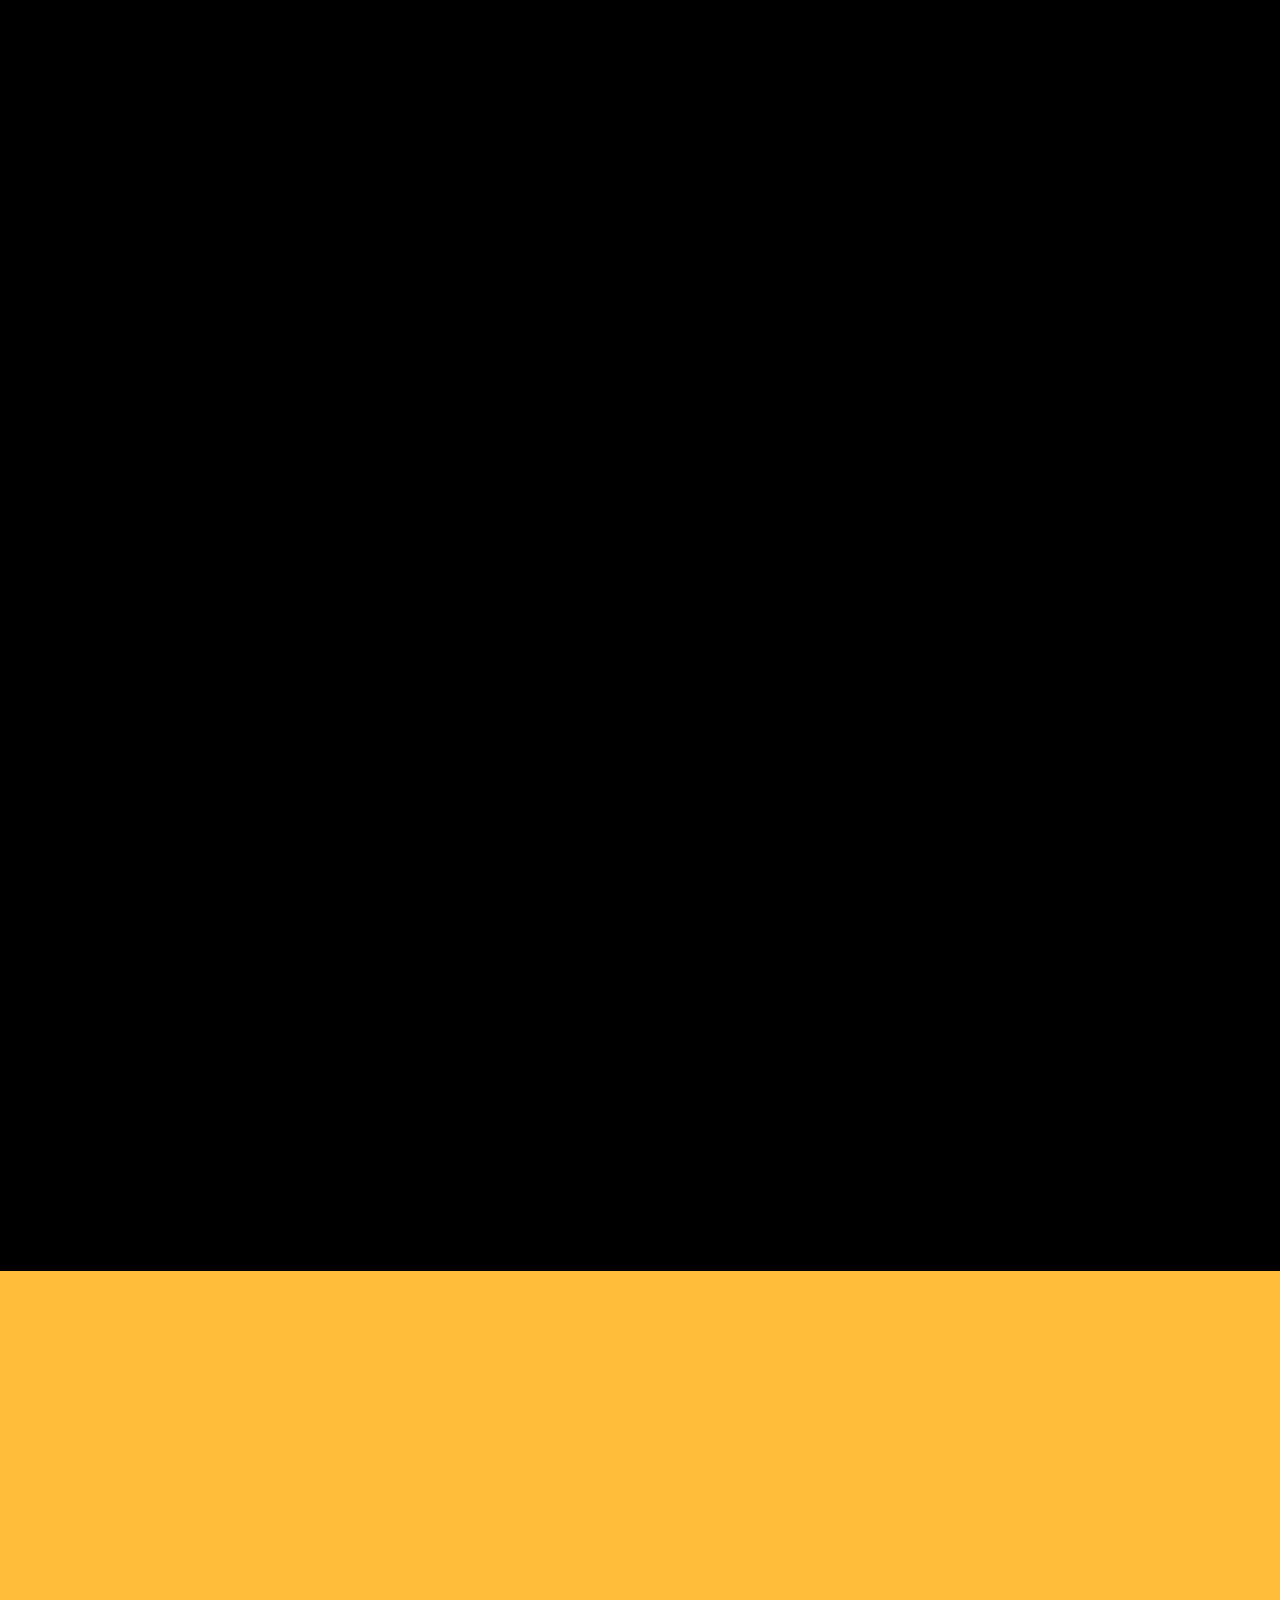
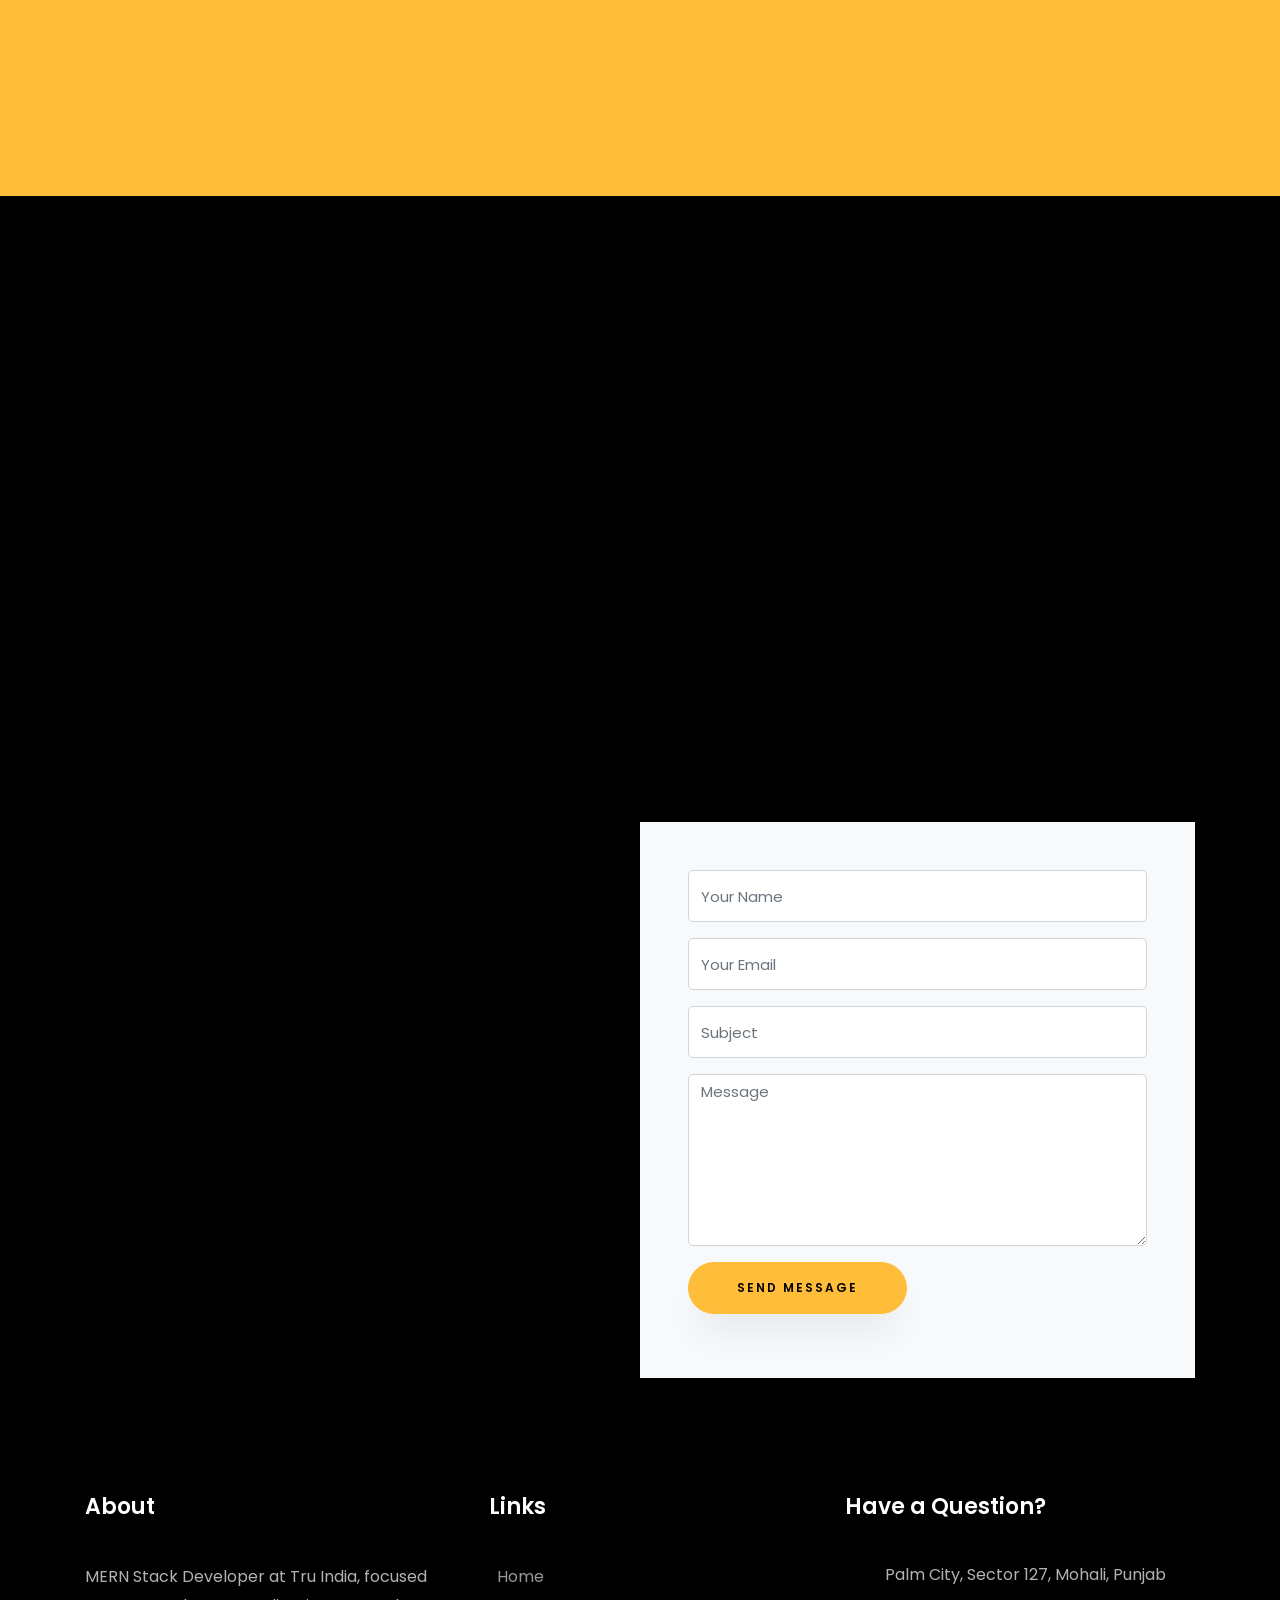
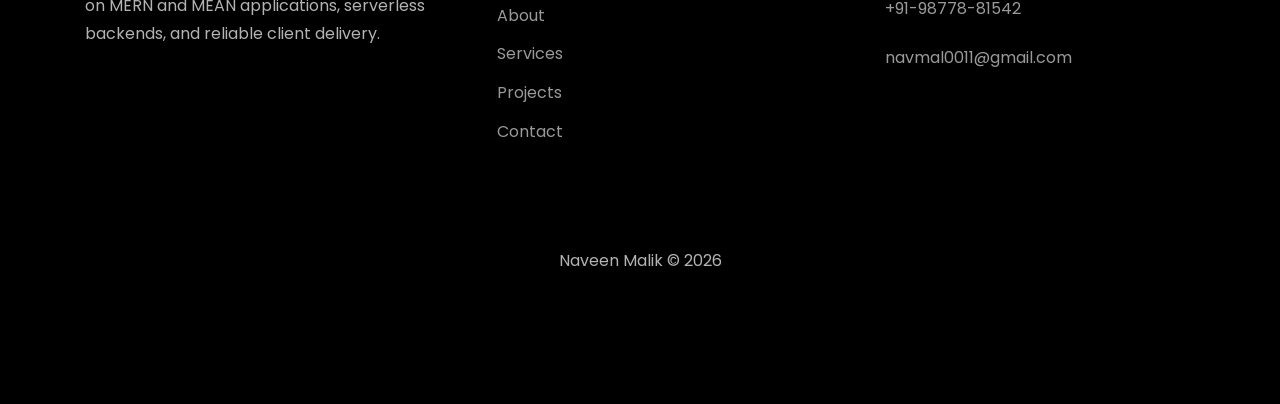
==== commit c8291747: "Add current Tru India MERN Stack Developer role Include the May 2026–present position and refresh th" ====
--- a/index.html
+++ b/index.html
@@ -93,7 +93,7 @@
 		          <div class="col-md-12 heading-section ftco-animate">
 		          	<h1 class="big">About</h1>
 		            <h2 class="mb-4">About Me</h2>
-		            <p class="about-bio">With 5 years of full-stack development experience, I bring specialized expertise in the MERN (MongoDB, Express.js, React, Node.js) and MEAN (MongoDB, Express.js, Angular, Node.js) stacks. My strengths lie in creating scalable, robust, and high-performance web applications, backed by a deep understanding of both front-end and back-end development.</p>
+		            <p class="about-bio">With 5+ years of full-stack development experience, I bring specialized expertise in the MERN (MongoDB, Express.js, React, Node.js) and MEAN (MongoDB, Express.js, Angular, Node.js) stacks. Currently a MERN Stack Developer at Tru India, I build scalable, robust, and high-performance web applications across front-end and back-end.</p>
 		            <ul class="about-info mt-4 px-md-0 px-2">
 		            	<li class="d-flex"><span>Name:</span> <span>Naveen Malik</span></li>
 		            	<li class="d-flex"><span>Date of birth:</span> <span>April 01, 1999</span></li>
@@ -126,11 +126,20 @@
           <div class="col-md-10 heading-section text-center ftco-animate">
           	<h1 class="big big-2">Resume</h1>
             <h2 class="mb-4">Resume</h2>
-            <p>Experience leading MERN and MEAN products, client delivery, and small engineering teams.</p>
+            <p>Currently a MERN Stack Developer at Tru India, with prior experience leading MERN and MEAN products, client delivery, and small engineering teams.</p>
           </div>
         </div>
     		<div class="row">
     			<div class="col-md-6">
+    				<div class="resume-wrap ftco-animate">
+    					<span class="date">May 2026 — Present</span>
+    					<h2>MERN Stack Developer</h2>
+    					<span class="position">Tru India, Mohali</span>
+    					<ul class="mt-4">
+    						<li>Building and maintaining scalable web applications with MongoDB, Express.js, React, and Node.js.</li>
+    						<li>Collaborating with clients and cross-functional teams to design, develop, and ship production features.</li>
+    					</ul>
+    				</div>
     				<div class="resume-wrap ftco-animate">
     					<span class="date">Dec 2024 — Mar 2026</span>
     					<h2>Full-Stack Developer (MERN)</h2>
@@ -476,7 +485,7 @@
           <div class="col-md d-flex justify-content-center counter-wrap ftco-animate">
             <div class="block-18">
               <div class="text">
-                <strong class="number" data-number="3">0</strong>
+                <strong class="number" data-number="4">0</strong>
                 <span>Companies</span>
               </div>
             </div>
@@ -497,8 +506,8 @@
 			<div class="container">
 				<div class="row justify-content-center">
 					<div class="col-md-7 ftco-animate text-center">
-						<h2>I'm <span>Available</span> for new opportunities</h2>
-						<p>Open to full-stack roles and freelance work on MERN, MEAN, and serverless products.</p>
+						<h2>Let's <span>build</span> something together</h2>
+						<p>MERN Stack Developer at Tru India. Open to collaborations on MERN, MEAN, and serverless products.</p>
 						<p class="mb-0"><a href="#contact-section" class="btn btn-primary py-3 px-5">Hire me</a></p>
 					</div>
 				</div>
@@ -592,7 +601,7 @@
           <div class="col-md">
             <div class="ftco-footer-widget mb-4">
               <h2 class="ftco-heading-2">About</h2>
-              <p>Full-stack developer focused on MERN and MEAN applications, serverless backends, and reliable client delivery.</p>
+              <p>MERN Stack Developer at Tru India, focused on MERN and MEAN applications, serverless backends, and reliable client delivery.</p>
               <ul class="ftco-footer-social list-unstyled float-md-left float-lft mt-5">
                 <li class="ftco-animate"><a href="https://github.com/NaveenMalik001" target="_blank" rel="noopener" aria-label="GitHub"><span class="icon-github"></span></a></li>
                 <li class="ftco-animate"><a href="https://www.linkedin.com/in/naveen-malik-583647228" target="_blank" rel="noopener" aria-label="LinkedIn"><span class="icon-linkedin"></span></a></li>
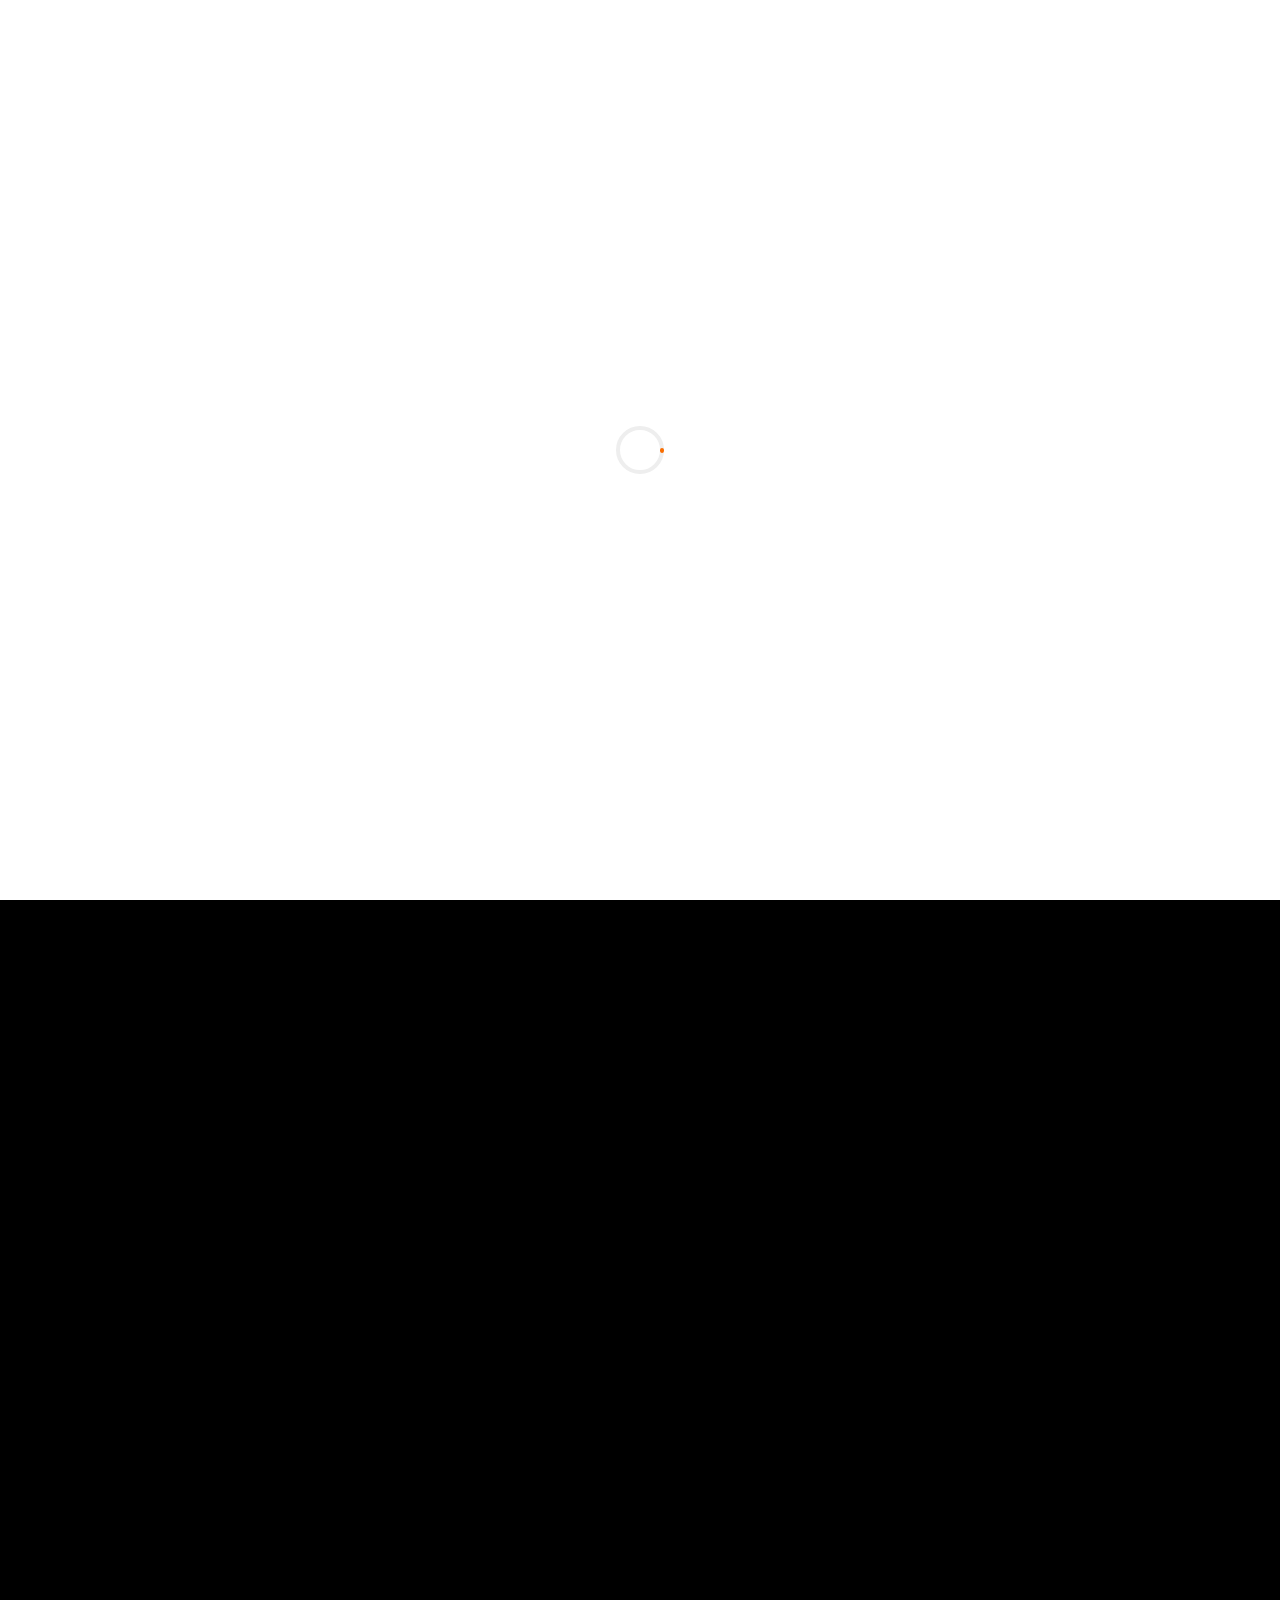
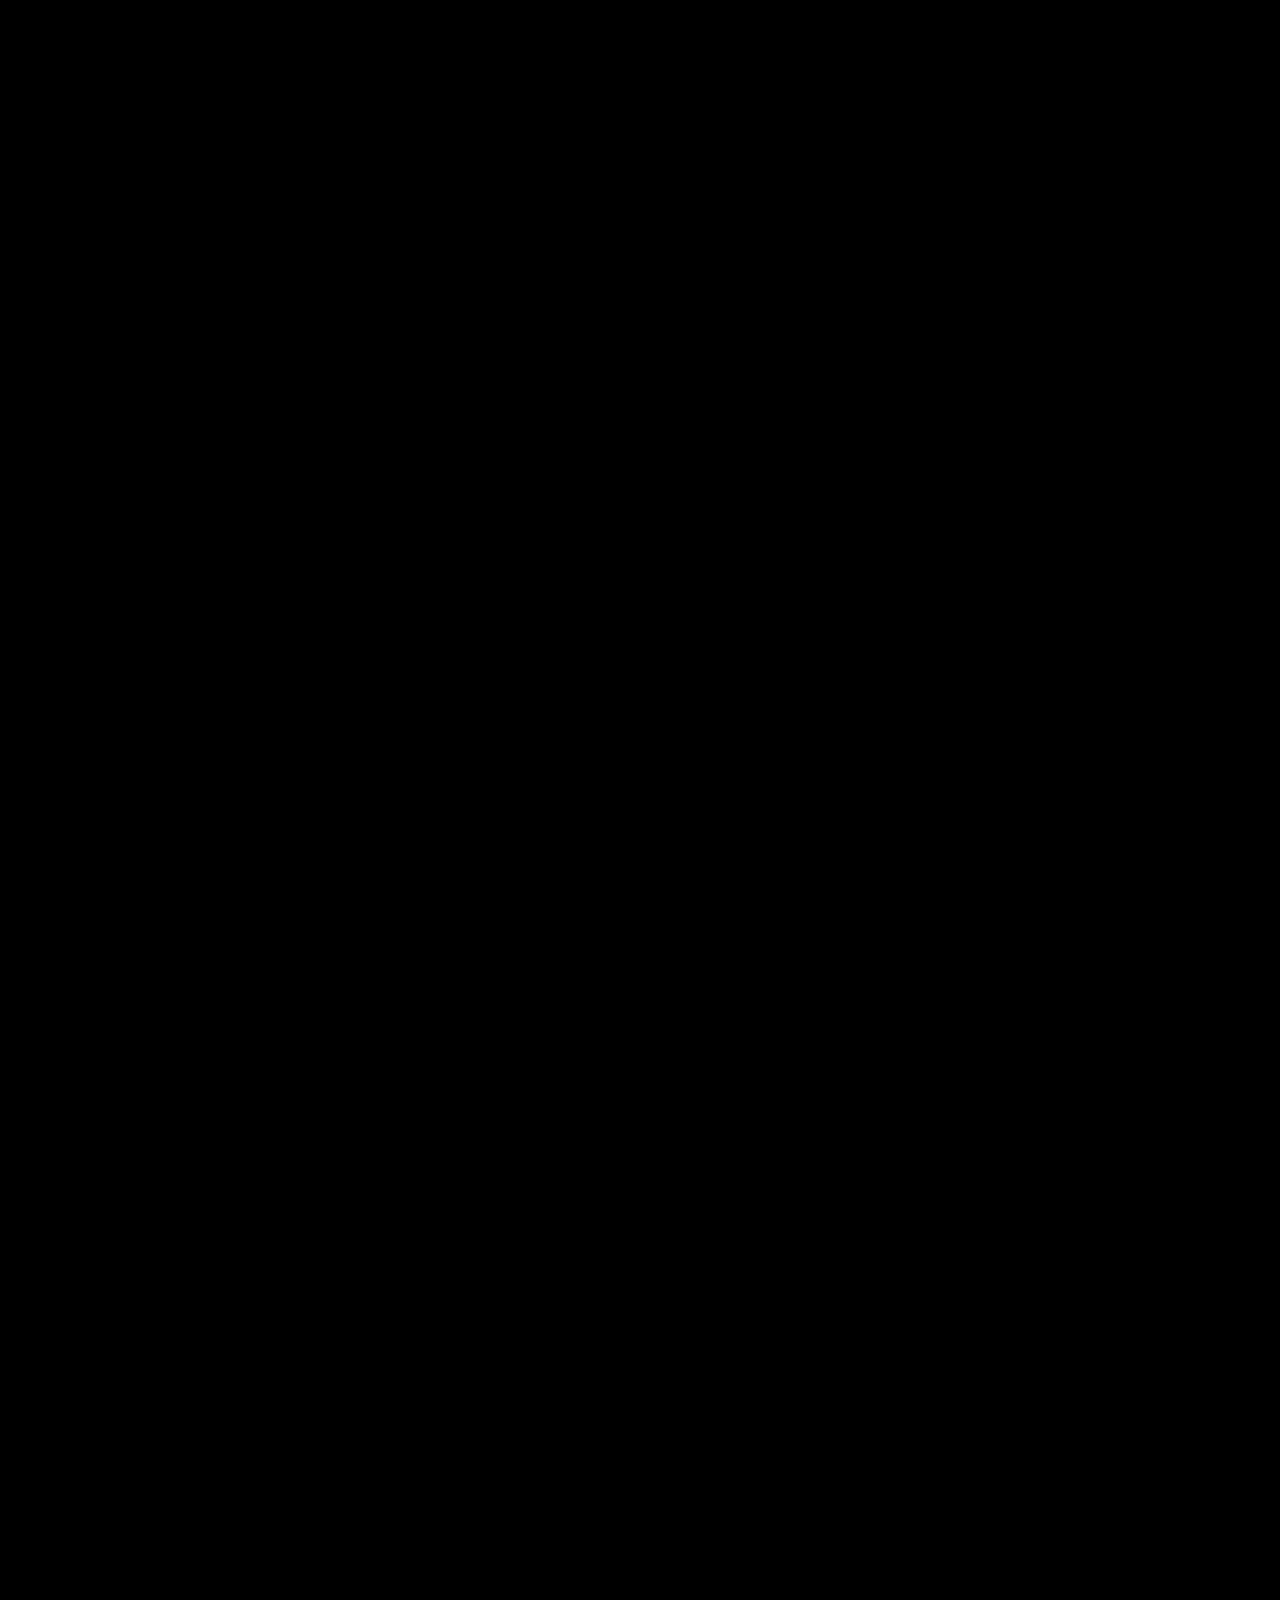
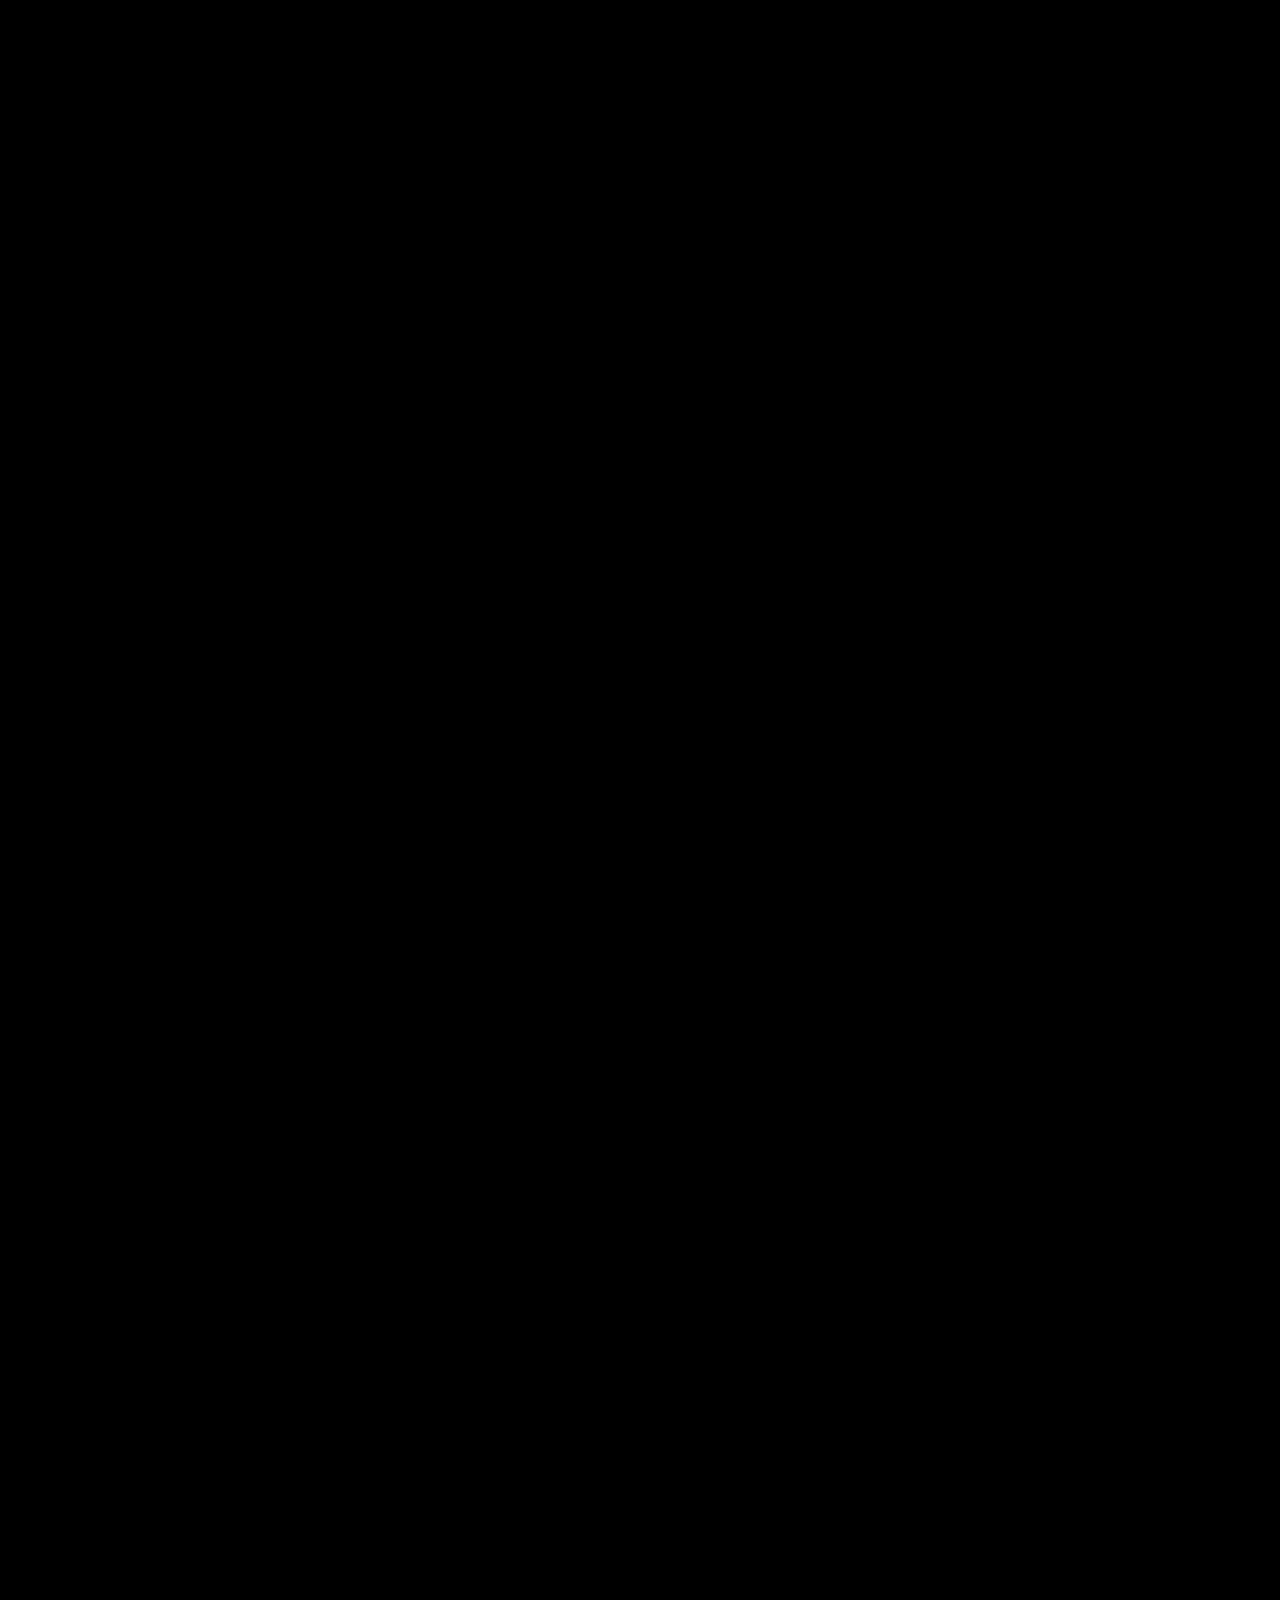
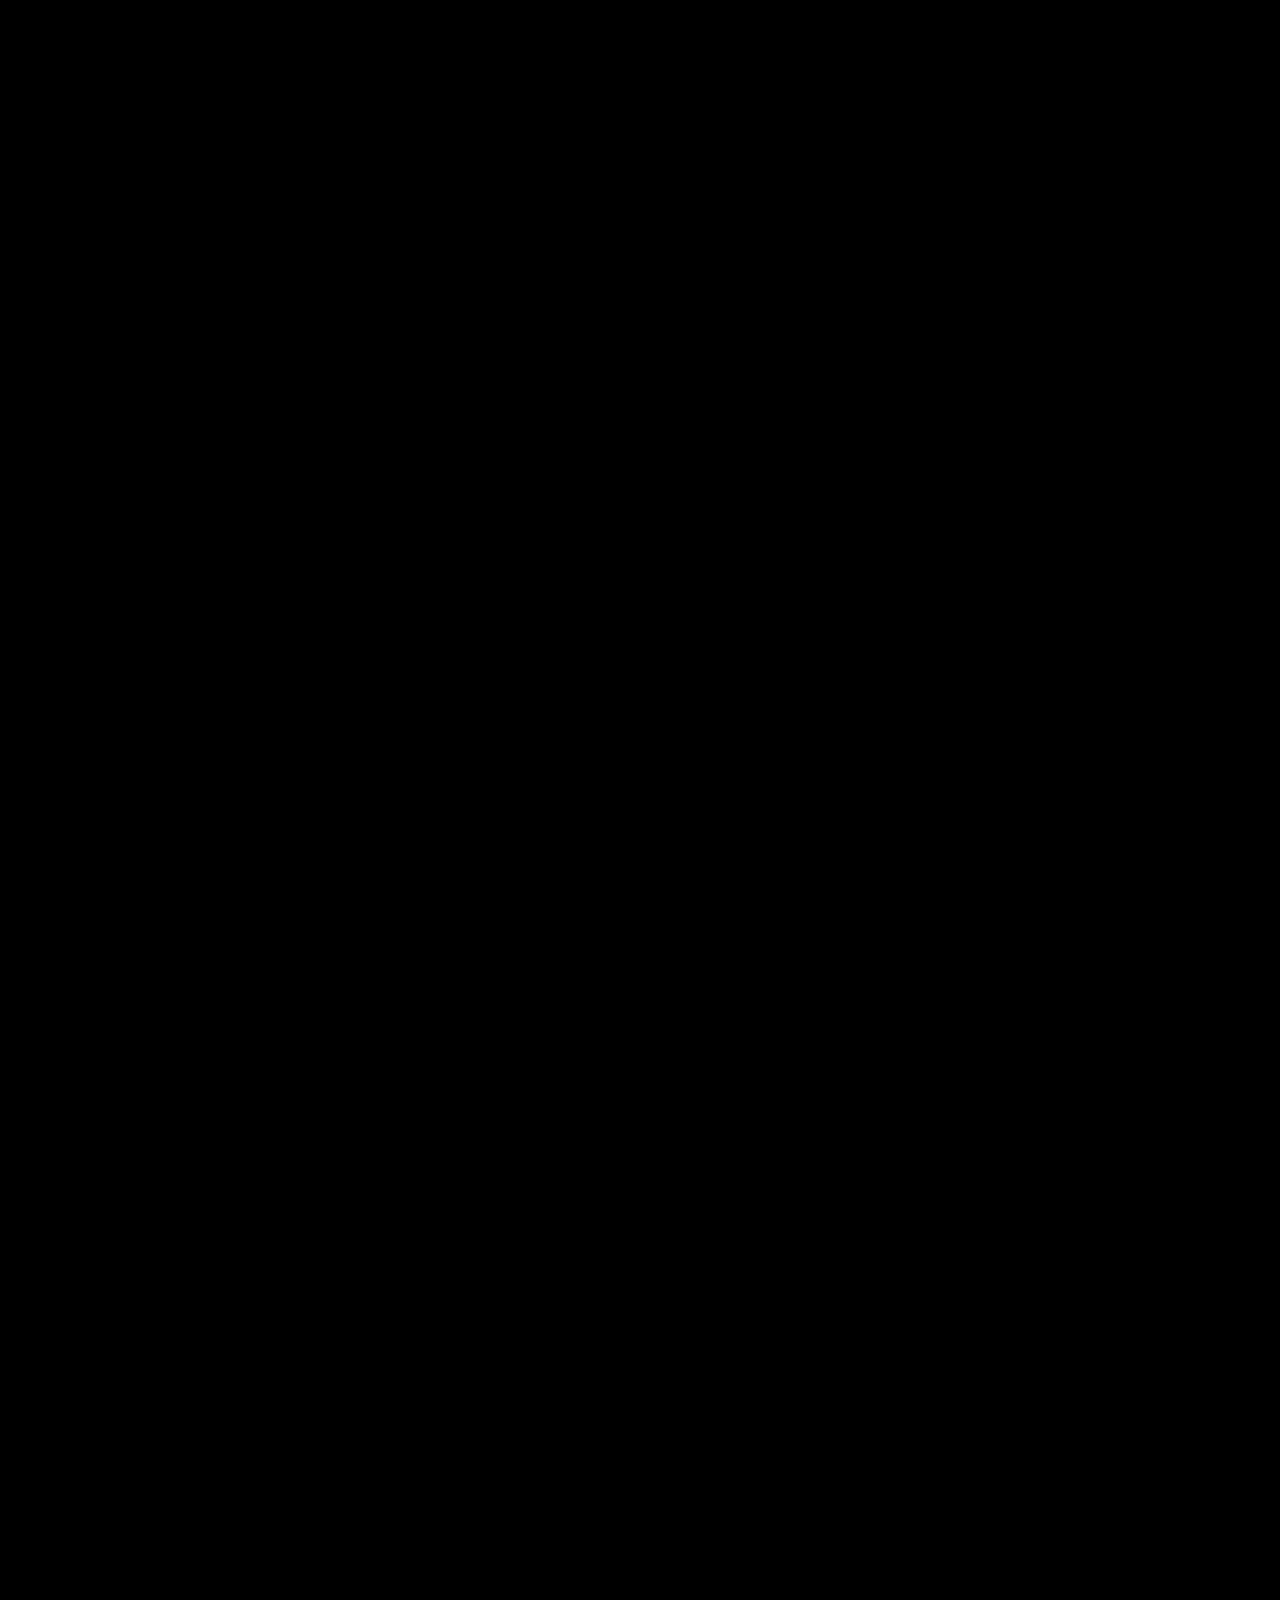
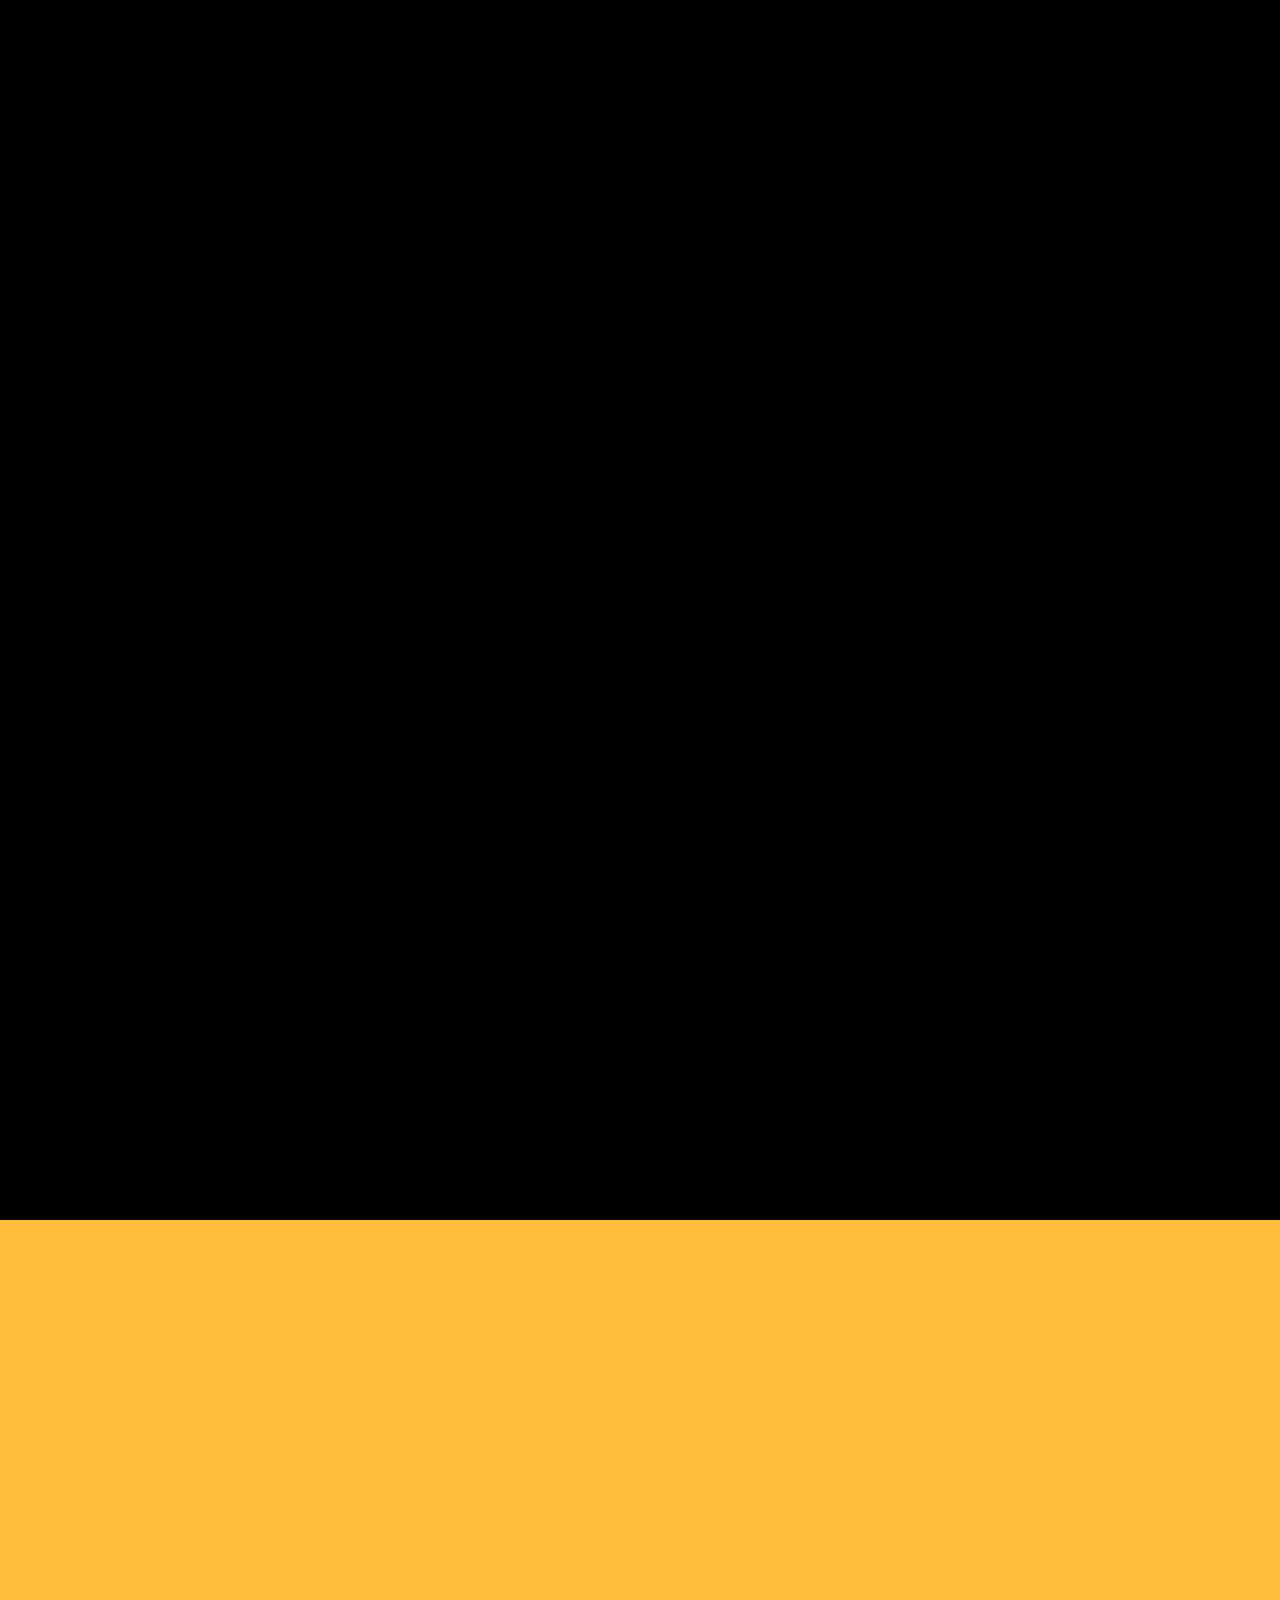
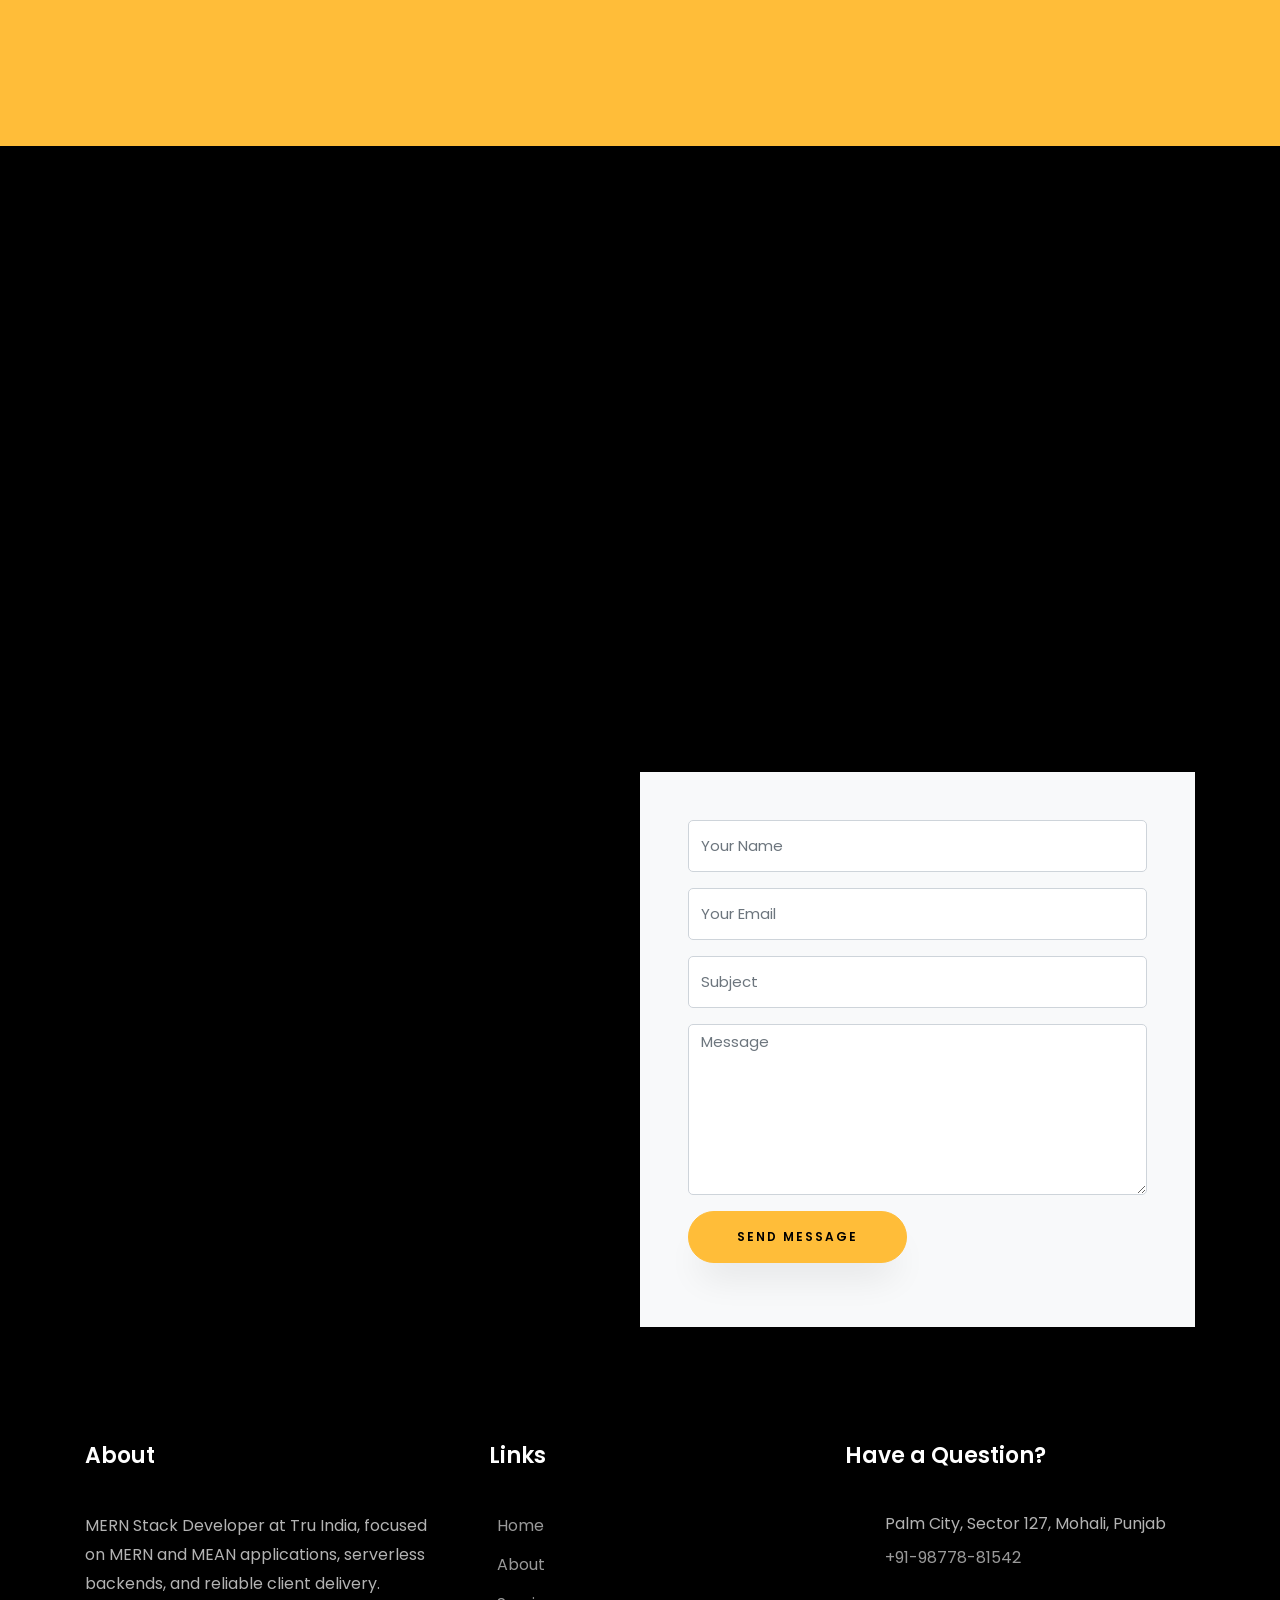
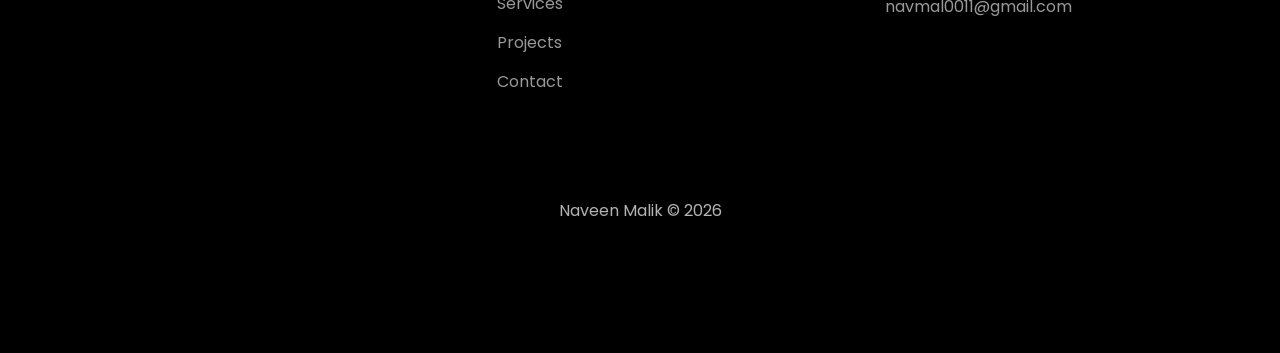
==== commit b01d6a9a: "Fix hero My Works button hitting the resume slide The overlapping carousel slide routed My Works to " ====
--- a/index.html
+++ b/index.html
@@ -64,24 +64,6 @@
 	        	</div>
 	        </div>
 	      </div>
-
-	      <div class="slider-item">
-	      	<div class="overlay"></div>
-	        <div class="container">
-	          <div class="row d-flex no-gutters slider-text align-items-end justify-content-end" data-scrollax-parent="true">
-	          	<div class="one-third js-fullheight order-md-last img" style="background-image:url(images/bg_1.jpg);">
-	          		<div class="overlay"></div>
-	          	</div>
-		          <div class="one-forth d-flex align-items-center ftco-animate" data-scrollax=" properties: { translateY: '70%' }">
-		          	<div class="text">
-		          		<span class="subheading">MERN &amp; MEAN</span>
-			            <h1 class="mb-4 mt-3">Building <span>scalable apps</span> from Mohali</h1>
-			            <p><a href="#contact-section" class="btn btn-primary py-3 px-4">Hire me</a> <a href="#resume-section" class="btn btn-white btn-outline-white py-3 px-4">View resume</a></p>
-		            </div>
-		          </div>
-	        	</div>
-	        </div>
-	      </div>
 	    </div>
     </section>
 
@@ -132,7 +114,7 @@
     		<div class="row">
     			<div class="col-md-6">
     				<div class="resume-wrap ftco-animate">
-    					<span class="date">May 2026 — Present</span>
+    					<span class="date">May 18, 2026 — Present</span>
     					<h2>MERN Stack Developer</h2>
     					<span class="position">Tru India, Mohali</span>
     					<ul class="mt-4">
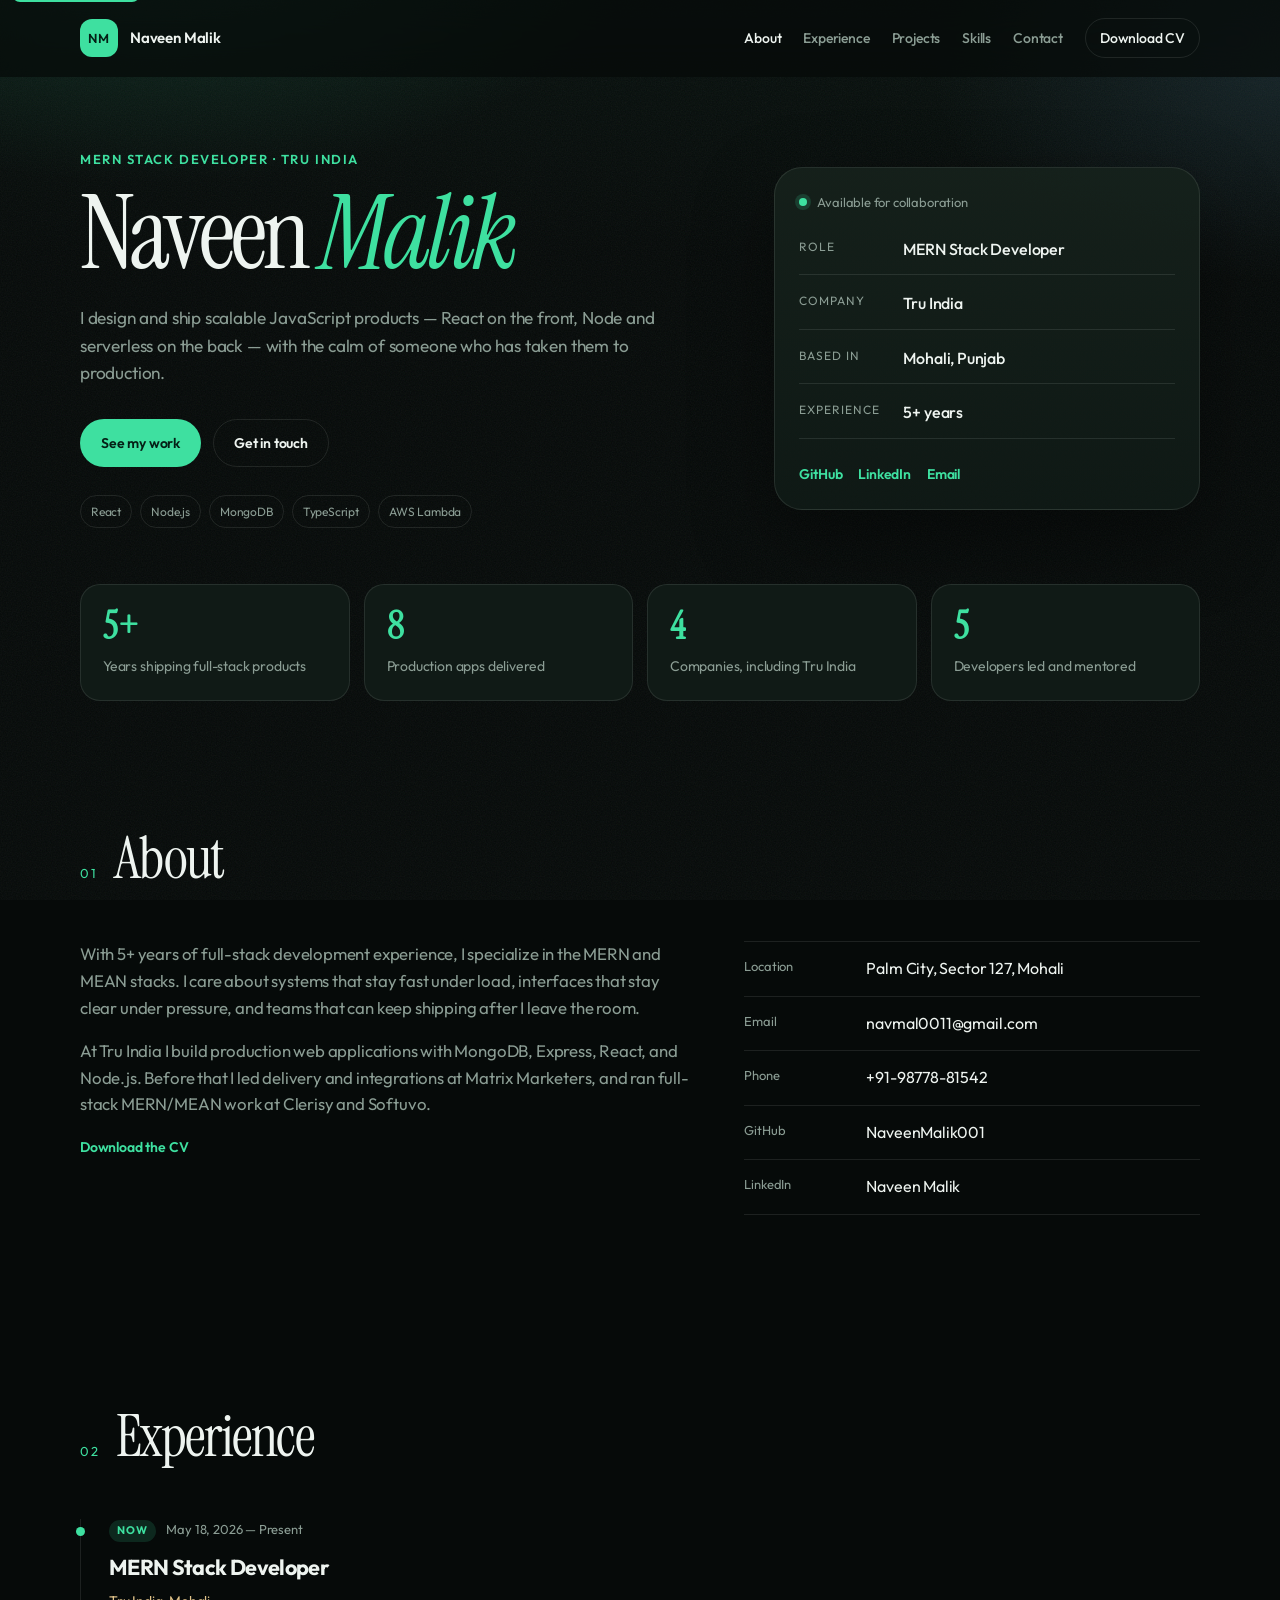
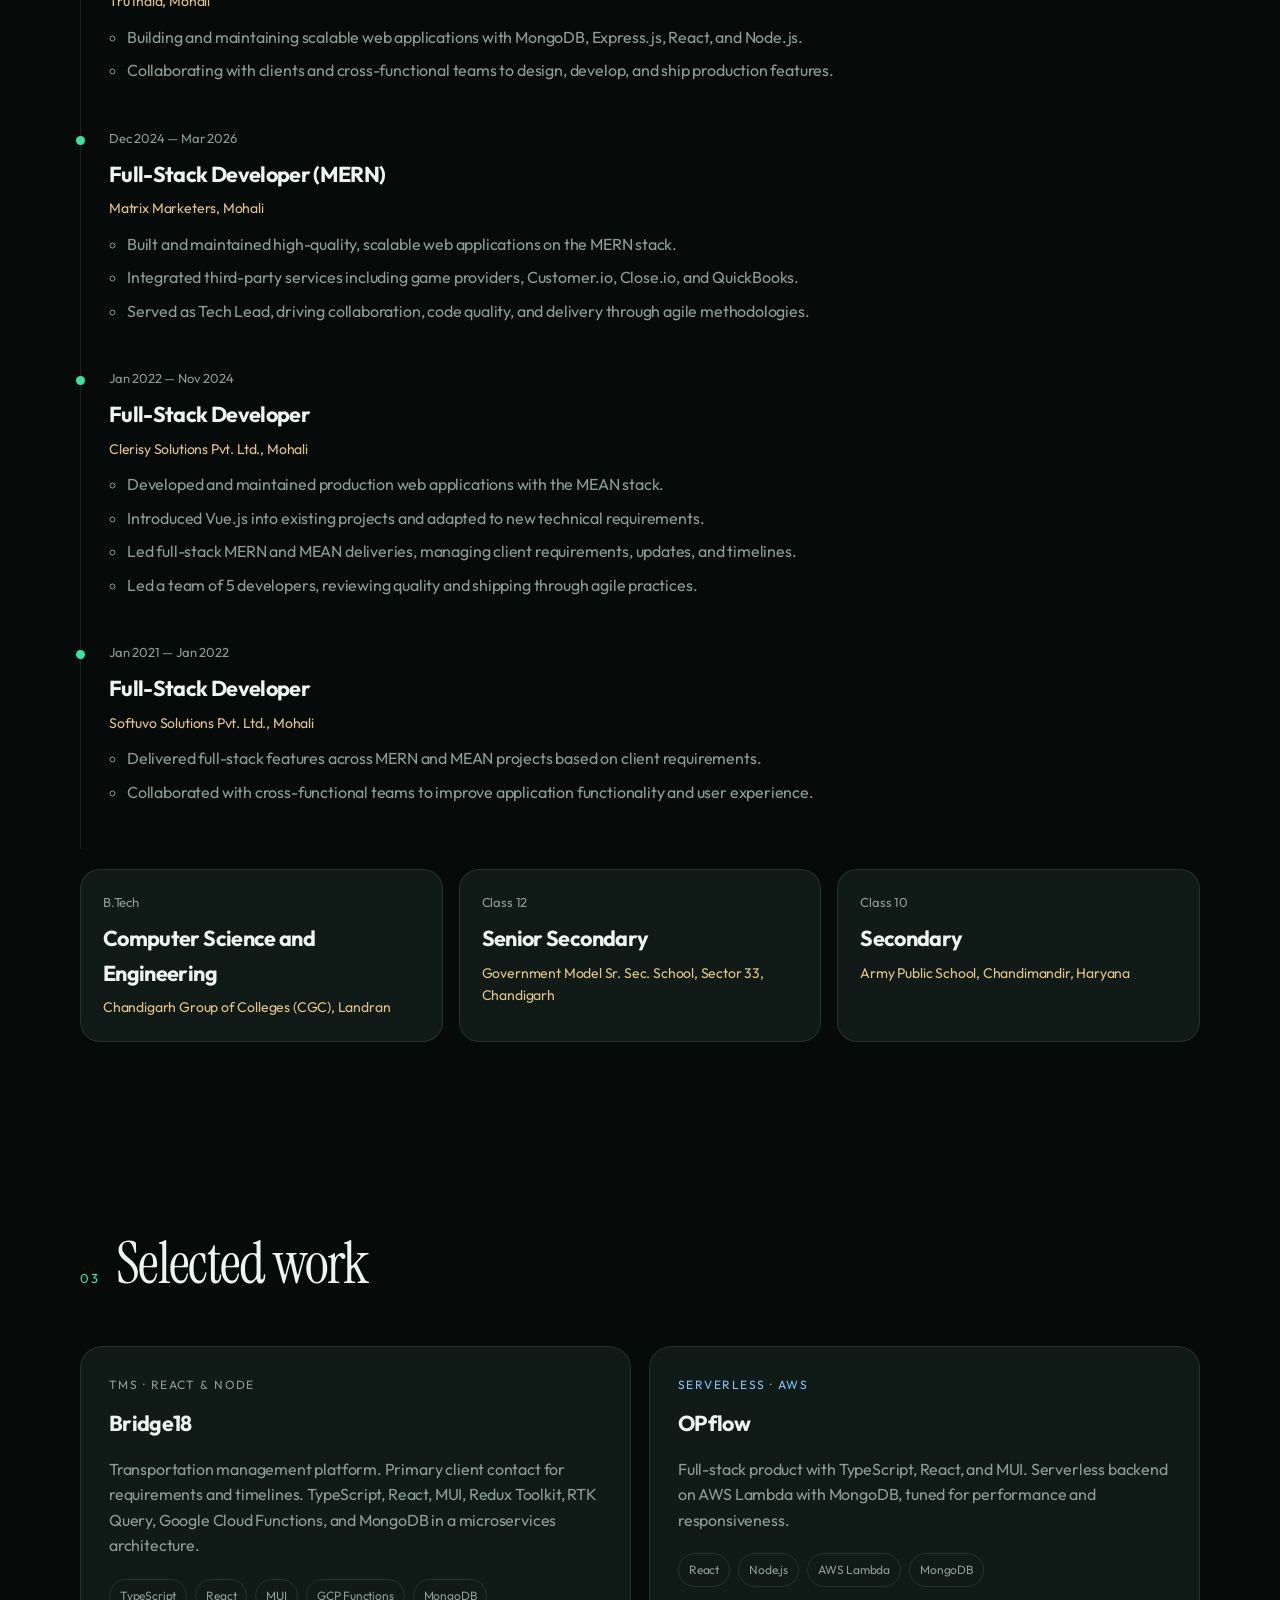
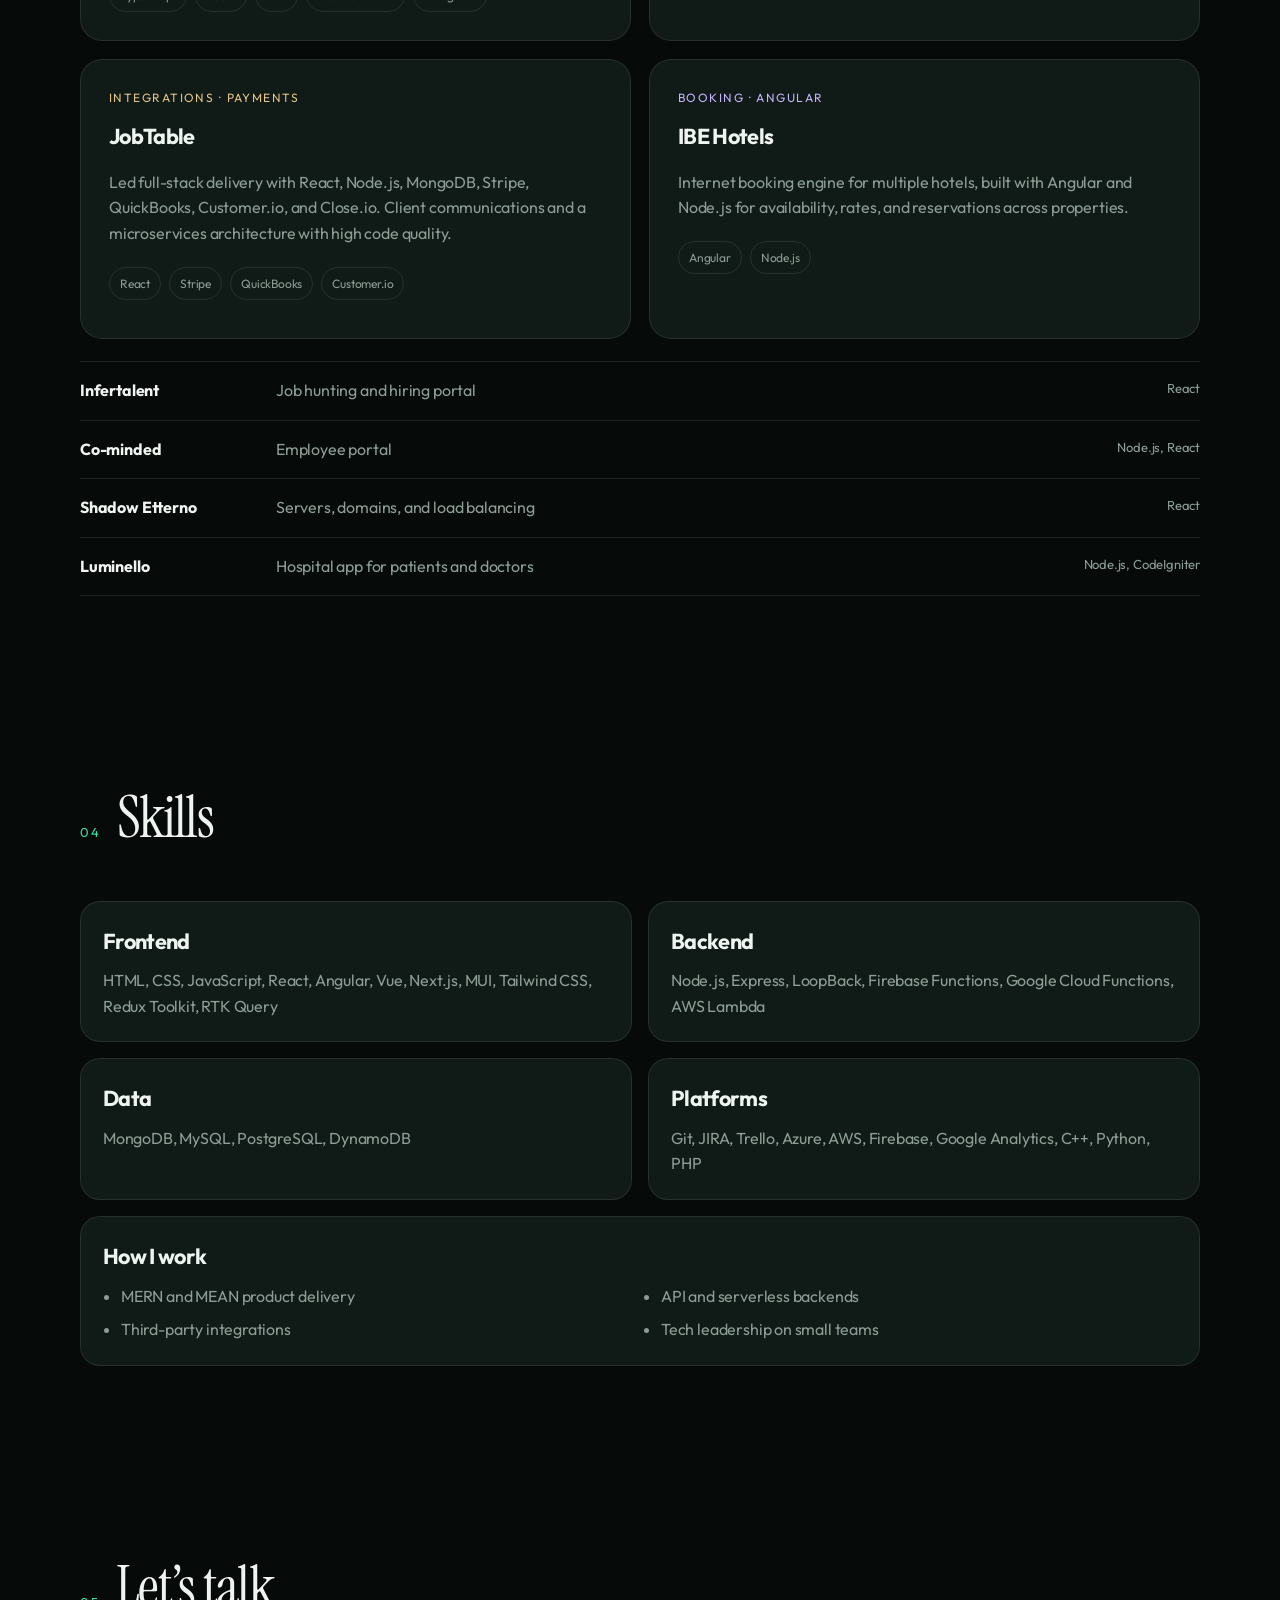
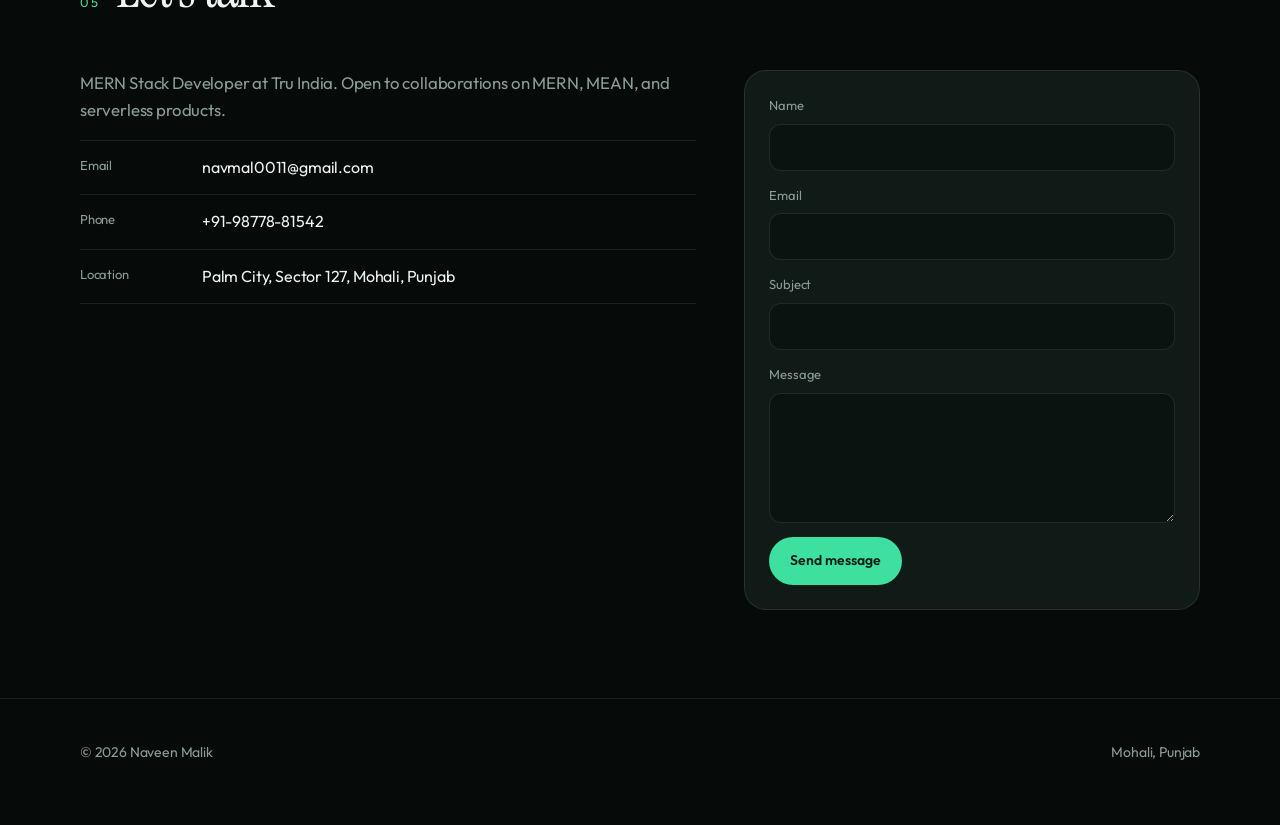
==== commit b1328c80: "Redesign the portfolio with a custom layout and visual system Replace the Colorlib template with a c" ====
--- a/index.html
+++ b/index.html
@@ -1,652 +1,374 @@
 <!DOCTYPE html>
 <html lang="en">
   <head>
+    <meta charset="utf-8">
+    <meta name="viewport" content="width=device-width, initial-scale=1">
     <title>Naveen Malik | Full-Stack Developer</title>
-    <meta charset="utf-8">
-    <meta name="viewport" content="width=device-width, initial-scale=1, shrink-to-fit=no">
-    <meta name="description" content="Naveen Malik is a Full-Stack Developer in Mohali, Punjab, specializing in MERN and MEAN stacks, serverless backends, and scalable web applications.">
+    <meta name="description" content="Naveen Malik is a MERN Stack Developer at Tru India, building scalable web applications with React, Node.js, and serverless backends.">
     <meta name="author" content="Naveen Malik">
-    
-    <link href="https://fonts.googleapis.com/css?family=Poppins:100,200,300,400,500,600,700,800,900" rel="stylesheet">
-
-    <link rel="stylesheet" href="css/open-iconic-bootstrap.min.css">
-    <link rel="stylesheet" href="css/animate.css">
-    
-    <link rel="stylesheet" href="css/owl.carousel.min.css">
-    <link rel="stylesheet" href="css/owl.theme.default.min.css">
-    <link rel="stylesheet" href="css/magnific-popup.css">
-
-    <link rel="stylesheet" href="css/aos.css">
-
-    <link rel="stylesheet" href="css/ionicons.min.css">
-    
-    <link rel="stylesheet" href="css/flaticon.css">
-    <link rel="stylesheet" href="css/icomoon.css">
-    <link rel="stylesheet" href="css/style.css">
+    <meta name="theme-color" content="#060a09">
+    <link rel="preconnect" href="https://fonts.googleapis.com">
+    <link rel="preconnect" href="https://fonts.gstatic.com" crossorigin>
+    <link href="https://fonts.googleapis.com/css2?family=Instrument+Serif:ital@0;1&family=Outfit:wght@400;500;600;700&display=swap" rel="stylesheet">
+    <link rel="stylesheet" href="css/site.css">
   </head>
-  <body data-spy="scroll" data-target=".site-navbar-target" data-offset="300">
-	  
-	  
-    <nav class="navbar navbar-expand-lg navbar-dark ftco_navbar ftco-navbar-light site-navbar-target" id="ftco-navbar">
-	    <div class="container">
-	      <a class="navbar-brand" href="index.html">Naveen</a>
-	      <button class="navbar-toggler js-fh5co-nav-toggle fh5co-nav-toggle" type="button" data-toggle="collapse" data-target="#ftco-nav" aria-controls="ftco-nav" aria-expanded="false" aria-label="Toggle navigation">
-	        <span class="oi oi-menu"></span> Menu
-	      </button>
-
-	      <div class="collapse navbar-collapse" id="ftco-nav">
-	        <ul class="navbar-nav nav ml-auto">
-	          <li class="nav-item"><a href="#home-section" class="nav-link"><span>Home</span></a></li>
-	          <li class="nav-item"><a href="#about-section" class="nav-link"><span>About</span></a></li>
-	          <li class="nav-item"><a href="#resume-section" class="nav-link"><span>Resume</span></a></li>
-	          <li class="nav-item"><a href="#services-section" class="nav-link"><span>Services</span></a></li>
-	          <li class="nav-item"><a href="#skills-section" class="nav-link"><span>Skills</span></a></li>
-	          <li class="nav-item"><a href="#projects-section" class="nav-link"><span>Projects</span></a></li>
-	          <li class="nav-item"><a href="#contact-section" class="nav-link"><span>Contact</span></a></li>
-	        </ul>
-	      </div>
-	    </div>
-	  </nav>
-	  <section id="home-section" class="hero">
-		  <div class="home-slider  owl-carousel">
-	      <div class="slider-item ">
-	      	<div class="overlay"></div>
-	        <div class="container">
-	          <div class="row d-md-flex no-gutters slider-text align-items-end justify-content-end" data-scrollax-parent="true">
-		          <div class="one-forth d-flex  align-items-center ftco-animate" data-scrollax=" properties: { translateY: '70%' }">
-		          	<div class="text">
-		          		<span class="subheading">Hello!</span>
-			            <h1 class="mb-4 mt-3">I'm <span>Naveen Malik</span></h1>
-			            <h2 class="mb-4">A JavaScript Full-Stack Developer</h2>
-			            <p><a href="#contact-section" class="btn btn-primary py-3 px-4">Hire me</a> <a href="#projects-section" class="btn btn-white btn-outline-white py-3 px-4">My works</a></p>
-		            </div>
-		          </div>
-	        	</div>
-	        </div>
-	      </div>
-	    </div>
-    </section>
-
-    <section class="ftco-about img ftco-section ftco-no-pb" id="about-section">
-    	<div class="container">
-    		<div class="row d-flex">
-    			<div class="col-md-12 col-lg-8 pl-lg-5 pb-5">
-    				<div class="row justify-content-start pb-3">
-		          <div class="col-md-12 heading-section ftco-animate">
-		          	<h1 class="big">About</h1>
-		            <h2 class="mb-4">About Me</h2>
-		            <p class="about-bio">With 5+ years of full-stack development experience, I bring specialized expertise in the MERN (MongoDB, Express.js, React, Node.js) and MEAN (MongoDB, Express.js, Angular, Node.js) stacks. Currently a MERN Stack Developer at Tru India, I build scalable, robust, and high-performance web applications across front-end and back-end.</p>
-		            <ul class="about-info mt-4 px-md-0 px-2">
-		            	<li class="d-flex"><span>Name:</span> <span>Naveen Malik</span></li>
-		            	<li class="d-flex"><span>Date of birth:</span> <span>April 01, 1999</span></li>
-		            	<li class="d-flex"><span>Address:</span> <span>Palm City, Sector 127, Mohali, Punjab</span></li>
-		            	<li class="d-flex"><span>Zip code:</span> <span>140301</span></li>
-		            	<li class="d-flex"><span>Email:</span> <span><a href="mailto:navmal0011@gmail.com">navmal0011@gmail.com</a></span></li>
-		            	<li class="d-flex"><span>Phone:</span> <span><a href="tel:+919877881542">+91-98778-81542</a></span></li>
-		            	<li class="d-flex"><span>GitHub:</span> <span><a href="https://github.com/NaveenMalik001" target="_blank" rel="noopener">NaveenMalik001</a></span></li>
-		            	<li class="d-flex"><span>LinkedIn:</span> <span><a href="https://www.linkedin.com/in/naveen-malik-583647228" target="_blank" rel="noopener">Naveen Malik</a></span></li>
-		            </ul>
-		          </div>
-		        </div>
-	          <div class="counter-wrap ftco-animate d-flex mt-md-3">
-              <div class="text">
-              	<p class="mb-4">
-	                <span class="number" data-number="5">0</span>
-	                <span>Years of experience</span>
-                </p>
-                <p><a href="files/Naveen_Malik_Resume.pdf" class="btn btn-primary py-3 px-3" download>Download CV</a></p>
+  <body>
+    <a class="skip-link" href="#main">Skip to content</a>
+
+    <header class="site-header" id="top">
+      <div class="wrap header-inner">
+        <a class="logo" href="#top" aria-label="Naveen Malik home">
+          <span class="logo-mark">NM</span>
+          <span class="logo-text">Naveen Malik</span>
+        </a>
+        <button class="nav-toggle" type="button" aria-expanded="false" aria-controls="site-nav" aria-label="Open menu">
+          <span></span>
+          <span></span>
+        </button>
+        <nav class="site-nav" id="site-nav">
+          <a href="#about">About</a>
+          <a href="#experience">Experience</a>
+          <a href="#projects">Projects</a>
+          <a href="#skills">Skills</a>
+          <a href="#contact">Contact</a>
+          <a class="nav-cv" href="files/Naveen_Malik_Resume.pdf" download>Download CV</a>
+        </nav>
+      </div>
+    </header>
+
+    <main id="main">
+      <section class="hero" id="home">
+        <div class="wrap hero-grid">
+          <div class="hero-copy">
+            <p class="kicker">MERN Stack Developer · Tru India</p>
+            <h1>Naveen <em>Malik</em></h1>
+            <p class="lede">I design and ship scalable JavaScript products — React on the front, Node and serverless on the back — with the calm of someone who has taken them to production.</p>
+            <div class="hero-actions">
+              <a class="btn btn-primary" href="#projects">See my work</a>
+              <a class="btn btn-ghost" href="#contact">Get in touch</a>
+            </div>
+            <ul class="hero-stack" aria-label="Primary stack">
+              <li>React</li>
+              <li>Node.js</li>
+              <li>MongoDB</li>
+              <li>TypeScript</li>
+              <li>AWS Lambda</li>
+            </ul>
+          </div>
+          <aside class="hero-panel" aria-label="Current role">
+            <div class="panel-top">
+              <span class="status-dot" aria-hidden="true"></span>
+              Available for collaboration
+            </div>
+            <dl class="panel-meta">
+              <div>
+                <dt>Role</dt>
+                <dd>MERN Stack Developer</dd>
               </div>
-	          </div>
-	        </div>
-        </div>
-    	</div>
-    </section>
-
-    <section class="ftco-section ftco-no-pb" id="resume-section">
-    	<div class="container">
-    		<div class="row justify-content-center pb-5">
-          <div class="col-md-10 heading-section text-center ftco-animate">
-          	<h1 class="big big-2">Resume</h1>
-            <h2 class="mb-4">Resume</h2>
-            <p>Currently a MERN Stack Developer at Tru India, with prior experience leading MERN and MEAN products, client delivery, and small engineering teams.</p>
-          </div>
-        </div>
-    		<div class="row">
-    			<div class="col-md-6">
-    				<div class="resume-wrap ftco-animate">
-    					<span class="date">May 18, 2026 — Present</span>
-    					<h2>MERN Stack Developer</h2>
-    					<span class="position">Tru India, Mohali</span>
-    					<ul class="mt-4">
-    						<li>Building and maintaining scalable web applications with MongoDB, Express.js, React, and Node.js.</li>
-    						<li>Collaborating with clients and cross-functional teams to design, develop, and ship production features.</li>
-    					</ul>
-    				</div>
-    				<div class="resume-wrap ftco-animate">
-    					<span class="date">Dec 2024 — Mar 2026</span>
-    					<h2>Full-Stack Developer (MERN)</h2>
-    					<span class="position">Matrix Marketers, Mohali</span>
-    					<ul class="mt-4">
-    						<li>Built and maintained high-quality, scalable web applications on the MERN stack.</li>
-    						<li>Integrated third-party services including game providers for betting platforms, Customer.io, Close.io, and QuickBooks.</li>
-    						<li>Served as Tech Lead, driving collaboration, code quality, and delivery through agile methodologies.</li>
-    					</ul>
-    				</div>
-    				<div class="resume-wrap ftco-animate">
-    					<span class="date">Jan 2022 — Nov 2024</span>
-    					<h2>Full-Stack Developer</h2>
-    					<span class="position">Clerisy Solutions Pvt. Ltd., Mohali</span>
-    					<ul class="mt-4">
-    						<li>Developed and maintained production web applications with the MEAN stack.</li>
-    						<li>Introduced Vue.js into existing projects and adapted to new technical requirements.</li>
-    						<li>Led full-stack MERN and MEAN deliveries, managing client requirements, updates, and timelines.</li>
-    						<li>Led a team of 5 developers, reviewing quality and shipping through agile practices.</li>
-    					</ul>
-    				</div>
-    				<div class="resume-wrap ftco-animate">
-    					<span class="date">Jan 2021 — Jan 2022</span>
-    					<h2>Full-Stack Developer</h2>
-    					<span class="position">Softuvo Solutions Pvt. Ltd., Mohali</span>
-    					<ul class="mt-4">
-    						<li>Delivered full-stack features across MERN and MEAN projects based on client requirements.</li>
-    						<li>Collaborated with cross-functional teams to improve application functionality and user experience.</li>
-    					</ul>
-    				</div>
-    			</div>
-
-    			<div class="col-md-6">
-    				<div class="resume-wrap ftco-animate">
-    					<span class="date">B.Tech</span>
-    					<h2>Computer Science and Engineering</h2>
-    					<span class="position">Chandigarh Group of Colleges (CGC), Landran</span>
-    					<p class="mt-4">Bachelor of Technology in Computer Science and Engineering, Mohali, Punjab.</p>
-    				</div>
-    				<div class="resume-wrap ftco-animate">
-    					<span class="date">Class 12</span>
-    					<h2>Senior Secondary Education</h2>
-    					<span class="position">Government Model Sr. Sec. School, Sector 33, Chandigarh</span>
-    				</div>
-    				<div class="resume-wrap ftco-animate">
-    					<span class="date">Class 10</span>
-    					<h2>Secondary Education</h2>
-    					<span class="position">Army Public School, Chandimandir, Haryana</span>
-    				</div>
-    			</div>
-    		</div>
-    		<div class="row justify-content-center mt-5">
-    			<div class="col-md-6 text-center ftco-animate">
-    				<p><a href="files/Naveen_Malik_Resume.pdf" class="btn btn-primary py-4 px-5" download>Download CV</a></p>
-    			</div>
-    		</div>
-    	</div>
-    </section>
-
-    <section class="ftco-section" id="services-section">
-    	<div class="container">
-    		<div class="row justify-content-center py-5 mt-5">
-          <div class="col-md-12 heading-section text-center ftco-animate">
-          	<h1 class="big big-2">Services</h1>
-            <h2 class="mb-4">What I Do</h2>
-          </div>
-        </div>
-    		<div class="row">
-					<div class="col-md-4 text-center d-flex ftco-animate">
-						<div class="services-1">
-							<div class="desc">
-								<h3 class="mb-5">MERN &amp; MEAN Apps</h3>
-							</div>
-						</div>
-					</div>
-					<div class="col-md-4 text-center d-flex ftco-animate">
-						<div class="services-1">
-							<div class="desc">
-								<h3 class="mb-5">API Development</h3>
-							</div>
-						</div>
-					</div>
-					<div class="col-md-4 text-center d-flex ftco-animate">
-						<div class="services-1">
-							<div class="desc">
-								<h3 class="mb-5">Serverless Backends</h3>
-							</div>
-						</div>
-					</div>
-					<div class="col-md-4 text-center d-flex ftco-animate">
-						<div class="services-1">
-							<div class="desc">
-								<h3 class="mb-5">UI Engineering</h3>
-							</div>
-						</div>
-					</div>
-					<div class="col-md-4 text-center d-flex ftco-animate">
-						<div class="services-1">
-							<div class="desc">
-								<h3 class="mb-5">Third-Party Integrations</h3>
-							</div>
-						</div>
-					</div>
-					<div class="col-md-4 text-center d-flex ftco-animate">
-						<div class="services-1">
-							<div class="desc">
-								<h3 class="mb-5">Database Design</h3>
-							</div>
-						</div>
-					</div>
-					<div class="col-md-4 text-center d-flex ftco-animate">
-						<div class="services-1">
-							<div class="desc">
-								<h3 class="mb-5">Cloud Deployment</h3>
-							</div>
-						</div>
-					</div>
-					<div class="col-md-4 text-center d-flex ftco-animate">
-						<div class="services-1">
-							<div class="desc">
-								<h3 class="mb-5">Tech Leadership</h3>
-							</div>
-						</div>
-					</div>
-					<div class="col-md-4 text-center d-flex ftco-animate">
-						<div class="services-1">
-							<div class="desc">
-								<h3 class="mb-5">Performance &amp; Quality</h3>
-							</div>
-						</div>
-					</div>
-				</div>
-    	</div>
-    </section>
-
-		
-		<section class="ftco-section" id="skills-section">
-			<div class="container">
-				<div class="row justify-content-center pb-5">
-          <div class="col-md-12 heading-section text-center ftco-animate">
-          	<h1 class="big big-2">Skills</h1>
-            <h2 class="mb-4">My Skills</h2>
-          </div>
-        </div>
-				<div class="row">
-					<div class="col-md-6 animate-box">
-						<div class="progress-wrap ftco-animate">
-							<h3>JavaScript / TypeScript</h3>
-							<div class="progress">
-							 	<div class="progress-bar color-1" role="progressbar" aria-valuenow="95"
-							  	aria-valuemin="0" aria-valuemax="100" style="width:95%">
-							    <span>95%</span>
-							  	</div>
-							</div>
-						</div>
-					</div>
-					<div class="col-md-6 animate-box">
-						<div class="progress-wrap ftco-animate">
-							<h3>React.js / Next.js</h3>
-							<div class="progress">
-							 	<div class="progress-bar color-2" role="progressbar" aria-valuenow="92"
-							  	aria-valuemin="0" aria-valuemax="100" style="width:92%">
-							    <span>92%</span>
-							  	</div>
-							</div>
-						</div>
-					</div>
-					<div class="col-md-6 animate-box">
-						<div class="progress-wrap ftco-animate">
-							<h3>Node.js / Express</h3>
-							<div class="progress">
-							 	<div class="progress-bar color-3" role="progressbar" aria-valuenow="90"
-							  	aria-valuemin="0" aria-valuemax="100" style="width:90%">
-							    <span>90%</span>
-							  	</div>
-							</div>
-						</div>
-					</div>
-					<div class="col-md-6 animate-box">
-						<div class="progress-wrap ftco-animate">
-							<h3>MongoDB</h3>
-							<div class="progress">
-							 	<div class="progress-bar color-4" role="progressbar" aria-valuenow="88"
-							  	aria-valuemin="0" aria-valuemax="100" style="width:88%">
-							    <span>88%</span>
-							  	</div>
-							</div>
-						</div>
-					</div>
-					<div class="col-md-6 animate-box">
-						<div class="progress-wrap ftco-animate">
-							<h3>Angular / Vue.js</h3>
-							<div class="progress">
-							 	<div class="progress-bar color-5" role="progressbar" aria-valuenow="80"
-							  	aria-valuemin="0" aria-valuemax="100" style="width:80%">
-							    <span>80%</span>
-							  	</div>
-							</div>
-						</div>
-					</div>
-					<div class="col-md-6 animate-box">
-						<div class="progress-wrap ftco-animate">
-							<h3>AWS Lambda / GCP Functions</h3>
-							<div class="progress">
-							 	<div class="progress-bar color-6" role="progressbar" aria-valuenow="78"
-							  	aria-valuemin="0" aria-valuemax="100" style="width:78%">
-							    <span>78%</span>
-							  	</div>
-							</div>
-						</div>
-					</div>
-				</div>
-				<div class="row mt-4">
-					<div class="col-md-12 ftco-animate">
-						<h3 class="skill-group-title">Frontend</h3>
-						<div class="skill-tags">
-							<span>HTML</span><span>CSS</span><span>JavaScript</span><span>ReactJS</span><span>Angular</span><span>VueJS</span><span>Next.js</span><span>MUI</span><span>TailwindCSS</span><span>Redux Toolkit</span><span>RTK Query</span>
-						</div>
-						<h3 class="skill-group-title">Backend</h3>
-						<div class="skill-tags">
-							<span>Node.js</span><span>Express</span><span>LoopBack</span><span>Firebase Functions</span><span>Google Cloud Functions</span><span>AWS Lambda</span>
-						</div>
-						<h3 class="skill-group-title">Database</h3>
-						<div class="skill-tags">
-							<span>MongoDB</span><span>MySQL</span><span>PostgreSQL</span><span>DynamoDB</span>
-						</div>
-						<h3 class="skill-group-title">Tools &amp; platforms</h3>
-						<div class="skill-tags">
-							<span>Git</span><span>JIRA</span><span>Trello</span><span>Azure</span><span>AWS</span><span>Firebase</span><span>Google Analytics</span><span>C++</span><span>C</span><span>Python</span><span>PHP</span>
-						</div>
-					</div>
-				</div>
-			</div>
-		</section>
- 
-
-    <section class="ftco-section ftco-project" id="projects-section">
-    	<div class="container">
-    		<div class="row justify-content-center pb-5">
-          <div class="col-md-12 heading-section text-center ftco-animate">
-          	<h1 class="big big-2">Projects</h1>
-            <h2 class="mb-4">Selected Projects</h2>
-          </div>
-        </div>
-    		<div class="row">
-    			<div class="col-md-4">
-    				<div class="project img ftco-animate d-flex justify-content-center align-items-center" style="background-image: url(images/project-4.jpg);">
-    					<div class="overlay"></div>
-	    				<div class="text text-center p-4">
-	    					<h3>Bridge18 (TMS)</h3>
-	    					<span>React, Node.js, MUI, GCP Functions</span>
-	    				</div>
-    				</div>
-  				</div>
-  				<div class="col-md-8">
-    				<div class="project img ftco-animate d-flex justify-content-center align-items-center" style="background-image: url(images/project-5.jpg);">
-    					<div class="overlay"></div>
-	    				<div class="text text-center p-4">
-	    					<h3>OPflow</h3>
-	    					<span>React, Node.js, AWS Lambda, MongoDB</span>
-	    				</div>
-    				</div>
-  				</div>
-
-    			<div class="col-md-8">
-    				<div class="project img ftco-animate d-flex justify-content-center align-items-center" style="background-image: url(images/project-1.jpg);">
-    					<div class="overlay"></div>
-	    				<div class="text text-center p-4">
-	    					<h3>JobTable</h3>
-	    					<span>React, Node.js, Stripe, QuickBooks</span>
-	    				</div>
-    				</div>
-    			</div>
-    			<div class="col-md-4">
-    				<div class="project img ftco-animate d-flex justify-content-center align-items-center" style="background-image: url(images/project-2.jpg);">
-    					<div class="overlay"></div>
-	    				<div class="text text-center p-4">
-	    					<h3>IBE Hotels</h3>
-	    					<span>Angular, Node.js</span>
-	    				</div>
-    				</div>
-    			</div>
-    		</div>
-
-    		<div class="row">
-    			<div class="col-md-6">
-    				<div class="resume-wrap ftco-animate">
-    					<h2>Bridge18 (TMS)</h2>
-    					<span class="position">React.js &amp; Node.js</span>
-    					<p class="mt-4">Transportation management platform. Primary client contact for requirements, updates, and timelines. Built with TypeScript, React, MUI, Redux Toolkit, and RTK Query. Backend on Google Cloud Functions with MongoDB in a microservices architecture.</p>
-    				</div>
-    			</div>
-    			<div class="col-md-6">
-    				<div class="resume-wrap ftco-animate">
-    					<h2>OPflow</h2>
-    					<span class="position">React.js &amp; Node.js</span>
-    					<p class="mt-4">Full-stack product using TypeScript, React, and MUI. Serverless backend on AWS Lambda with MongoDB for scalable storage, with a focus on performance and responsiveness.</p>
-    				</div>
-    			</div>
-    			<div class="col-md-6">
-    				<div class="resume-wrap ftco-animate">
-    					<h2>JobTable</h2>
-    					<span class="position">React.js &amp; Node.js</span>
-    					<p class="mt-4">Led full-stack delivery with React, Node.js, MongoDB, Stripe, QuickBooks, Customer.io, and Close.io. Managed client communications and shipped a microservices architecture with high code quality.</p>
-    				</div>
-    			</div>
-    			<div class="col-md-6">
-    				<div class="resume-wrap ftco-animate">
-    					<h2>More product work</h2>
-    					<span class="position">Mixed stacks</span>
-    					<ul class="mt-4">
-    						<li><strong>Infertalent</strong> — Job hunting and hiring portal (React.js)</li>
-    						<li><strong>Co-minded</strong> — Employee portal (Node.js, React.js)</li>
-    						<li><strong>Shadow Etterno</strong> — Servers, domains, and load balancing (React.js)</li>
-    						<li><strong>IBE Hotels</strong> — Multi-hotel internet booking engine (Angular, Node.js)</li>
-    						<li><strong>Luminello</strong> — Hospital app for patients and doctors (Node.js, CodeIgniter)</li>
-    					</ul>
-    				</div>
-    			</div>
-    		</div>
-    	</div>
-    </section>
-
-    <section class="ftco-section ftco-no-pt ftco-no-pb ftco-counter img" id="section-counter">
-    	<div class="container">
-				<div class="row d-md-flex align-items-center">
-          <div class="col-md d-flex justify-content-center counter-wrap ftco-animate">
-            <div class="block-18">
-              <div class="text">
-                <strong class="number" data-number="5">0</strong>
-                <span>Years Experience</span>
+              <div>
+                <dt>Company</dt>
+                <dd>Tru India</dd>
               </div>
-            </div>
-          </div>
-          <div class="col-md d-flex justify-content-center counter-wrap ftco-animate">
-            <div class="block-18">
-              <div class="text">
-                <strong class="number" data-number="8">0</strong>
-                <span>Products Shipped</span>
+              <div>
+                <dt>Based in</dt>
+                <dd>Mohali, Punjab</dd>
               </div>
-            </div>
-          </div>
-          <div class="col-md d-flex justify-content-center counter-wrap ftco-animate">
-            <div class="block-18">
-              <div class="text">
-                <strong class="number" data-number="4">0</strong>
-                <span>Companies</span>
+              <div>
+                <dt>Experience</dt>
+                <dd>5+ years</dd>
               </div>
-            </div>
-          </div>
-          <div class="col-md d-flex justify-content-center counter-wrap ftco-animate">
-            <div class="block-18">
-              <div class="text">
-                <strong class="number" data-number="5">0</strong>
-                <span>Developers Mentored</span>
-              </div>
-            </div>
-          </div>
-        </div>
-      </div>
-    </section>
-
-    <section class="ftco-section ftco-hireme img margin-top" style="background-image: url(images/bg_1.jpg)">
-			<div class="container">
-				<div class="row justify-content-center">
-					<div class="col-md-7 ftco-animate text-center">
-						<h2>Let's <span>build</span> something together</h2>
-						<p>MERN Stack Developer at Tru India. Open to collaborations on MERN, MEAN, and serverless products.</p>
-						<p class="mb-0"><a href="#contact-section" class="btn btn-primary py-3 px-5">Hire me</a></p>
-					</div>
-				</div>
-			</div>
-		</section>
-
-    <section class="ftco-section contact-section ftco-no-pb" id="contact-section">
-      <div class="container">
-      	<div class="row justify-content-center mb-5 pb-3">
-          <div class="col-md-7 heading-section text-center ftco-animate">
-            <h1 class="big big-2">Contact</h1>
-            <h2 class="mb-4">Contact Me</h2>
-          </div>
-        </div>
-
-        <div class="row d-flex contact-info mb-5">
-          <div class="col-md-6 col-lg-3 d-flex ftco-animate">
-          	<div class="align-self-stretch box p-4 text-center">
-          		<div class="icon d-flex align-items-center justify-content-center">
-          			<span class="icon-map-signs"></span>
-          		</div>
-          		<h3 class="mb-4">Address</h3>
-	            <p>Palm City, Sector 127, Mohali, Punjab</p>
-	          </div>
-          </div>
-          <div class="col-md-6 col-lg-3 d-flex ftco-animate">
-          	<div class="align-self-stretch box p-4 text-center">
-          		<div class="icon d-flex align-items-center justify-content-center">
-          			<span class="icon-phone2"></span>
-          		</div>
-          		<h3 class="mb-4">Contact Number</h3>
-	            <p><a href="tel:+919877881542">+91-98778-81542</a></p>
-	          </div>
-          </div>
-          <div class="col-md-6 col-lg-3 d-flex ftco-animate">
-          	<div class="align-self-stretch box p-4 text-center">
-          		<div class="icon d-flex align-items-center justify-content-center">
-          			<span class="icon-paper-plane"></span>
-          		</div>
-          		<h3 class="mb-4">Email Address</h3>
-	            <p><a href="mailto:navmal0011@gmail.com">navmal0011@gmail.com</a></p>
-	          </div>
-          </div>
-          <div class="col-md-6 col-lg-3 d-flex ftco-animate">
-          	<div class="align-self-stretch box p-4 text-center">
-          		<div class="icon d-flex align-items-center justify-content-center">
-          			<span class="icon-globe"></span>
-          		</div>
-          		<h3 class="mb-4">Profiles</h3>
-	            <p><a href="https://github.com/NaveenMalik001" target="_blank" rel="noopener">GitHub</a> · <a href="https://www.linkedin.com/in/naveen-malik-583647228" target="_blank" rel="noopener">LinkedIn</a></p>
-	          </div>
-          </div>
-        </div>
-
-        <div class="row no-gutters block-9">
-          <div class="col-md-6 order-md-last d-flex">
-            <form action="https://formsubmit.co/navmal0011@gmail.com" method="POST" class="bg-light p-4 p-md-5 contact-form">
+            </dl>
+            <div class="panel-foot">
+              <a href="https://github.com/NaveenMalik001" target="_blank" rel="noopener">GitHub</a>
+              <a href="https://www.linkedin.com/in/naveen-malik-583647228" target="_blank" rel="noopener">LinkedIn</a>
+              <a href="mailto:navmal0011@gmail.com">Email</a>
+            </div>
+          </aside>
+        </div>
+      </section>
+
+      <section class="stats" aria-label="Highlights">
+        <div class="wrap stats-grid">
+          <article>
+            <strong>5+</strong>
+            <span>Years shipping full-stack products</span>
+          </article>
+          <article>
+            <strong>8</strong>
+            <span>Production apps delivered</span>
+          </article>
+          <article>
+            <strong>4</strong>
+            <span>Companies, including Tru India</span>
+          </article>
+          <article>
+            <strong>5</strong>
+            <span>Developers led and mentored</span>
+          </article>
+        </div>
+      </section>
+
+      <section class="section" id="about">
+        <div class="wrap">
+          <header class="section-head">
+            <p class="section-index">01</p>
+            <h2>About</h2>
+          </header>
+          <div class="about-grid">
+            <div class="about-copy">
+              <p>With 5+ years of full-stack development experience, I specialize in the MERN and MEAN stacks. I care about systems that stay fast under load, interfaces that stay clear under pressure, and teams that can keep shipping after I leave the room.</p>
+              <p>At Tru India I build production web applications with MongoDB, Express, React, and Node.js. Before that I led delivery and integrations at Matrix Marketers, and ran full-stack MERN/MEAN work at Clerisy and Softuvo.</p>
+              <a class="text-link" href="files/Naveen_Malik_Resume.pdf" download>Download the CV</a>
+            </div>
+            <ul class="fact-list">
+              <li><span>Location</span>Palm City, Sector 127, Mohali</li>
+              <li><span>Email</span><a href="mailto:navmal0011@gmail.com">navmal0011@gmail.com</a></li>
+              <li><span>Phone</span><a href="tel:+919877881542">+91-98778-81542</a></li>
+              <li><span>GitHub</span><a href="https://github.com/NaveenMalik001" target="_blank" rel="noopener">NaveenMalik001</a></li>
+              <li><span>LinkedIn</span><a href="https://www.linkedin.com/in/naveen-malik-583647228" target="_blank" rel="noopener">Naveen Malik</a></li>
+            </ul>
+          </div>
+        </div>
+      </section>
+
+      <section class="section" id="experience">
+        <div class="wrap">
+          <header class="section-head">
+            <p class="section-index">02</p>
+            <h2>Experience</h2>
+          </header>
+          <ol class="timeline">
+            <li>
+              <div class="when"><span class="now-badge">Now</span> May 18, 2026 — Present</div>
+              <h3>MERN Stack Developer</h3>
+              <p class="org">Tru India, Mohali</p>
+              <ul>
+                <li>Building and maintaining scalable web applications with MongoDB, Express.js, React, and Node.js.</li>
+                <li>Collaborating with clients and cross-functional teams to design, develop, and ship production features.</li>
+              </ul>
+            </li>
+            <li>
+              <div class="when">Dec 2024 — Mar 2026</div>
+              <h3>Full-Stack Developer (MERN)</h3>
+              <p class="org">Matrix Marketers, Mohali</p>
+              <ul>
+                <li>Built and maintained high-quality, scalable web applications on the MERN stack.</li>
+                <li>Integrated third-party services including game providers, Customer.io, Close.io, and QuickBooks.</li>
+                <li>Served as Tech Lead, driving collaboration, code quality, and delivery through agile methodologies.</li>
+              </ul>
+            </li>
+            <li>
+              <div class="when">Jan 2022 — Nov 2024</div>
+              <h3>Full-Stack Developer</h3>
+              <p class="org">Clerisy Solutions Pvt. Ltd., Mohali</p>
+              <ul>
+                <li>Developed and maintained production web applications with the MEAN stack.</li>
+                <li>Introduced Vue.js into existing projects and adapted to new technical requirements.</li>
+                <li>Led full-stack MERN and MEAN deliveries, managing client requirements, updates, and timelines.</li>
+                <li>Led a team of 5 developers, reviewing quality and shipping through agile practices.</li>
+              </ul>
+            </li>
+            <li>
+              <div class="when">Jan 2021 — Jan 2022</div>
+              <h3>Full-Stack Developer</h3>
+              <p class="org">Softuvo Solutions Pvt. Ltd., Mohali</p>
+              <ul>
+                <li>Delivered full-stack features across MERN and MEAN projects based on client requirements.</li>
+                <li>Collaborated with cross-functional teams to improve application functionality and user experience.</li>
+              </ul>
+            </li>
+          </ol>
+
+          <div class="edu-grid">
+            <article>
+              <p class="when">B.Tech</p>
+              <h3>Computer Science and Engineering</h3>
+              <p class="org">Chandigarh Group of Colleges (CGC), Landran</p>
+            </article>
+            <article>
+              <p class="when">Class 12</p>
+              <h3>Senior Secondary</h3>
+              <p class="org">Government Model Sr. Sec. School, Sector 33, Chandigarh</p>
+            </article>
+            <article>
+              <p class="when">Class 10</p>
+              <h3>Secondary</h3>
+              <p class="org">Army Public School, Chandimandir, Haryana</p>
+            </article>
+          </div>
+        </div>
+      </section>
+
+      <section class="section" id="projects">
+        <div class="wrap">
+          <header class="section-head">
+            <p class="section-index">03</p>
+            <h2>Selected work</h2>
+          </header>
+          <div class="project-grid">
+            <article class="project-card accent-mint">
+              <p class="project-kicker">TMS · React &amp; Node</p>
+              <h3>Bridge18</h3>
+              <p>Transportation management platform. Primary client contact for requirements and timelines. TypeScript, React, MUI, Redux Toolkit, RTK Query, Google Cloud Functions, and MongoDB in a microservices architecture.</p>
+              <ul class="chips">
+                <li>TypeScript</li>
+                <li>React</li>
+                <li>MUI</li>
+                <li>GCP Functions</li>
+                <li>MongoDB</li>
+              </ul>
+            </article>
+            <article class="project-card accent-blue">
+              <p class="project-kicker">Serverless · AWS</p>
+              <h3>OPflow</h3>
+              <p>Full-stack product with TypeScript, React, and MUI. Serverless backend on AWS Lambda with MongoDB, tuned for performance and responsiveness.</p>
+              <ul class="chips">
+                <li>React</li>
+                <li>Node.js</li>
+                <li>AWS Lambda</li>
+                <li>MongoDB</li>
+              </ul>
+            </article>
+            <article class="project-card accent-sand">
+              <p class="project-kicker">Integrations · Payments</p>
+              <h3>JobTable</h3>
+              <p>Led full-stack delivery with React, Node.js, MongoDB, Stripe, QuickBooks, Customer.io, and Close.io. Client communications and a microservices architecture with high code quality.</p>
+              <ul class="chips">
+                <li>React</li>
+                <li>Stripe</li>
+                <li>QuickBooks</li>
+                <li>Customer.io</li>
+              </ul>
+            </article>
+            <article class="project-card accent-lilac">
+              <p class="project-kicker">Booking · Angular</p>
+              <h3>IBE Hotels</h3>
+              <p>Internet booking engine for multiple hotels, built with Angular and Node.js for availability, rates, and reservations across properties.</p>
+              <ul class="chips">
+                <li>Angular</li>
+                <li>Node.js</li>
+              </ul>
+            </article>
+          </div>
+          <ul class="more-projects">
+            <li>
+              <strong>Infertalent</strong>
+              <span>Job hunting and hiring portal</span>
+              <em>React</em>
+            </li>
+            <li>
+              <strong>Co-minded</strong>
+              <span>Employee portal</span>
+              <em>Node.js, React</em>
+            </li>
+            <li>
+              <strong>Shadow Etterno</strong>
+              <span>Servers, domains, and load balancing</span>
+              <em>React</em>
+            </li>
+            <li>
+              <strong>Luminello</strong>
+              <span>Hospital app for patients and doctors</span>
+              <em>Node.js, CodeIgniter</em>
+            </li>
+          </ul>
+        </div>
+      </section>
+
+      <section class="section" id="skills">
+        <div class="wrap">
+          <header class="section-head">
+            <p class="section-index">04</p>
+            <h2>Skills</h2>
+          </header>
+          <div class="skill-grid">
+            <article>
+              <h3>Frontend</h3>
+              <p>HTML, CSS, JavaScript, React, Angular, Vue, Next.js, MUI, Tailwind CSS, Redux Toolkit, RTK Query</p>
+            </article>
+            <article>
+              <h3>Backend</h3>
+              <p>Node.js, Express, LoopBack, Firebase Functions, Google Cloud Functions, AWS Lambda</p>
+            </article>
+            <article>
+              <h3>Data</h3>
+              <p>MongoDB, MySQL, PostgreSQL, DynamoDB</p>
+            </article>
+            <article>
+              <h3>Platforms</h3>
+              <p>Git, JIRA, Trello, Azure, AWS, Firebase, Google Analytics, C++, Python, PHP</p>
+            </article>
+          </div>
+          <div class="focus-row">
+            <h3>How I work</h3>
+            <ul>
+              <li>MERN and MEAN product delivery</li>
+              <li>API and serverless backends</li>
+              <li>Third-party integrations</li>
+              <li>Tech leadership on small teams</li>
+            </ul>
+          </div>
+        </div>
+      </section>
+
+      <section class="section contact-section" id="contact">
+        <div class="wrap">
+          <header class="section-head">
+            <p class="section-index">05</p>
+            <h2>Let’s talk</h2>
+          </header>
+          <div class="contact-grid">
+            <div class="contact-copy">
+              <p>MERN Stack Developer at Tru India. Open to collaborations on MERN, MEAN, and serverless products.</p>
+              <ul class="contact-details">
+                <li>
+                  <span>Email</span>
+                  <a href="mailto:navmal0011@gmail.com">navmal0011@gmail.com</a>
+                </li>
+                <li>
+                  <span>Phone</span>
+                  <a href="tel:+919877881542">+91-98778-81542</a>
+                </li>
+                <li>
+                  <span>Location</span>
+                  Palm City, Sector 127, Mohali, Punjab
+                </li>
+              </ul>
+            </div>
+            <form class="contact-form" action="https://formsubmit.co/navmal0011@gmail.com" method="POST">
               <input type="hidden" name="_subject" value="Portfolio contact from naveenmalik001.github.io">
               <input type="hidden" name="_captcha" value="false">
               <input type="hidden" name="_template" value="table">
-              <div class="form-group">
-                <input type="text" name="name" class="form-control" placeholder="Your Name" required>
-              </div>
-              <div class="form-group">
-                <input type="email" name="email" class="form-control" placeholder="Your Email" required>
-              </div>
-              <div class="form-group">
-                <input type="text" name="subject" class="form-control" placeholder="Subject" required>
-              </div>
-              <div class="form-group">
-                <textarea name="message" id="message" cols="30" rows="7" class="form-control" placeholder="Message" required></textarea>
-              </div>
-              <div class="form-group">
-                <input type="submit" value="Send Message" class="btn btn-primary py-3 px-5">
-              </div>
+              <label>
+                Name
+                <input type="text" name="name" autocomplete="name" required>
+              </label>
+              <label>
+                Email
+                <input type="email" name="email" autocomplete="email" required>
+              </label>
+              <label>
+                Subject
+                <input type="text" name="subject" required>
+              </label>
+              <label>
+                Message
+                <textarea name="message" rows="5" required></textarea>
+              </label>
+              <button class="btn btn-primary" type="submit">Send message</button>
             </form>
-          
-          </div>
-
-          <div class="col-md-6 d-flex">
-          	<div class="img" style="background-image: url(images/project-4.jpg);"></div>
-          </div>
-        </div>
-      </div>
-    </section>
-		
-
-    <footer class="ftco-footer ftco-section">
-      <div class="container">
-        <div class="row mb-5">
-          <div class="col-md">
-            <div class="ftco-footer-widget mb-4">
-              <h2 class="ftco-heading-2">About</h2>
-              <p>MERN Stack Developer at Tru India, focused on MERN and MEAN applications, serverless backends, and reliable client delivery.</p>
-              <ul class="ftco-footer-social list-unstyled float-md-left float-lft mt-5">
-                <li class="ftco-animate"><a href="https://github.com/NaveenMalik001" target="_blank" rel="noopener" aria-label="GitHub"><span class="icon-github"></span></a></li>
-                <li class="ftco-animate"><a href="https://www.linkedin.com/in/naveen-malik-583647228" target="_blank" rel="noopener" aria-label="LinkedIn"><span class="icon-linkedin"></span></a></li>
-                <li class="ftco-animate"><a href="mailto:navmal0011@gmail.com" aria-label="Email"><span class="icon-envelope"></span></a></li>
-              </ul>
-            </div>
-          </div>
-          <div class="col-md">
-            <div class="ftco-footer-widget mb-4 ml-md-4">
-              <h2 class="ftco-heading-2">Links</h2>
-              <ul class="list-unstyled">
-                <li><a href="#home-section"><span class="icon-long-arrow-right mr-2"></span>Home</a></li>
-                <li><a href="#about-section"><span class="icon-long-arrow-right mr-2"></span>About</a></li>
-                <li><a href="#services-section"><span class="icon-long-arrow-right mr-2"></span>Services</a></li>
-                <li><a href="#projects-section"><span class="icon-long-arrow-right mr-2"></span>Projects</a></li>
-                <li><a href="#contact-section"><span class="icon-long-arrow-right mr-2"></span>Contact</a></li>
-              </ul>
-            </div>
-          </div>
-          <div class="col-md">
-            <div class="ftco-footer-widget mb-4">
-            	<h2 class="ftco-heading-2">Have a Question?</h2>
-            	<div class="block-23 mb-3">
-	              <ul>
-	                <li><span class="icon icon-map-marker"></span><span class="text">Palm City, Sector 127, Mohali, Punjab</span></li>
-	                <li><a href="tel:+919877881542"><span class="icon icon-phone"></span><span class="text">+91-98778-81542</span></a></li>
-	                <li><a href="mailto:navmal0011@gmail.com"><span class="icon icon-envelope"></span><span class="text">navmal0011@gmail.com</span></a></li>
-	              </ul>
-	            </div>
-            </div>
-          </div>
-        </div>
-        <div class="row">
-          <div class="col-md-12 text-center">
-            <p>Naveen Malik &copy; <span id="copyright-year"></span></p>
-          </div>
-        </div>
+          </div>
+        </div>
+      </section>
+    </main>
+
+    <footer class="site-footer">
+      <div class="wrap footer-inner">
+        <p>© <span id="year"></span> Naveen Malik</p>
+        <p>Mohali, Punjab</p>
       </div>
     </footer>
-    
-  
-
-  <!-- loader -->
-  <div id="ftco-loader" class="show fullscreen"><svg class="circular" width="48px" height="48px"><circle class="path-bg" cx="24" cy="24" r="22" fill="none" stroke-width="4" stroke="#eeeeee"/><circle class="path" cx="24" cy="24" r="22" fill="none" stroke-width="4" stroke-miterlimit="10" stroke="#F96D00"/></svg></div>
-
-
-  <script src="js/jquery.min.js"></script>
-  <script src="js/jquery-migrate-3.0.1.min.js"></script>
-  <script src="js/popper.min.js"></script>
-  <script src="js/bootstrap.min.js"></script>
-  <script src="js/jquery.easing.1.3.js"></script>
-  <script src="js/jquery.waypoints.min.js"></script>
-  <script src="js/jquery.stellar.min.js"></script>
-  <script src="js/owl.carousel.min.js"></script>
-  <script src="js/jquery.magnific-popup.min.js"></script>
-  <script src="js/aos.js"></script>
-  <script src="js/jquery.animateNumber.min.js"></script>
-  <script src="js/scrollax.min.js"></script>
-  
-  <script src="js/main.js"></script>
-  <script>
-    document.getElementById('copyright-year').textContent = new Date().getFullYear();
-  </script>
-    
+
+    <script src="js/site.js"></script>
   </body>
 </html>
--- a/css/site.css
+++ b/css/site.css
@@ -0,0 +1,740 @@
+:root {
+  --bg: #060a09;
+  --bg-soft: #0b1310;
+  --surface: #101a16;
+  --surface-2: #16221c;
+  --line: rgba(232, 240, 234, 0.1);
+  --text: #eef4f0;
+  --muted: #8b9d94;
+  --accent: #3ee0a0;
+  --accent-2: #7ec8ff;
+  --sand: #e2c48a;
+  --lilac: #c4b5fd;
+  --shadow: 0 30px 80px rgba(0, 0, 0, 0.35);
+  --radius: 22px;
+  --wrap: 1120px;
+  --header: 76px;
+  --sans: "Outfit", system-ui, sans-serif;
+  --serif: "Instrument Serif", Georgia, serif;
+}
+
+*,
+*::before,
+*::after {
+  box-sizing: border-box;
+}
+
+html {
+  scroll-behavior: smooth;
+  color-scheme: dark;
+}
+
+body {
+  margin: 0;
+  font-family: var(--sans);
+  color: var(--text);
+  background: var(--bg);
+  line-height: 1.6;
+  letter-spacing: -0.011em;
+}
+
+body::before {
+  content: "";
+  position: fixed;
+  inset: 0;
+  pointer-events: none;
+  z-index: -2;
+  background:
+    radial-gradient(900px 500px at 12% -10%, rgba(62, 224, 160, 0.16), transparent 55%),
+    radial-gradient(700px 420px at 100% 8%, rgba(126, 200, 255, 0.1), transparent 50%),
+    linear-gradient(180deg, #08110e 0%, var(--bg) 28%);
+}
+
+body::after {
+  content: "";
+  position: fixed;
+  inset: 0;
+  pointer-events: none;
+  z-index: -1;
+  opacity: 0.18;
+  background-image: url("data:image/svg+xml,%3Csvg xmlns='http://www.w3.org/2000/svg' width='140' height='140'%3E%3Cfilter id='n'%3E%3CfeTurbulence type='fractalNoise' baseFrequency='.8' numOctaves='4' stitchTiles='stitch'/%3E%3C/filter%3E%3Crect width='140' height='140' filter='url(%23n)' opacity='.35'/%3E%3C/svg%3E");
+}
+
+img {
+  max-width: 100%;
+}
+
+a {
+  color: inherit;
+  text-decoration: none;
+}
+
+button,
+input,
+textarea {
+  font: inherit;
+  color: inherit;
+}
+
+.skip-link {
+  position: absolute;
+  left: 12px;
+  top: -40px;
+  z-index: 80;
+  padding: 8px 12px;
+  background: var(--accent);
+  color: #052016;
+  border-radius: 8px;
+}
+
+.skip-link:focus {
+  top: 12px;
+}
+
+.wrap {
+  width: min(var(--wrap), calc(100% - 40px));
+  margin-inline: auto;
+}
+
+.site-header {
+  position: sticky;
+  top: 0;
+  z-index: 40;
+  backdrop-filter: blur(18px);
+  background: rgba(6, 10, 9, 0.72);
+  border-bottom: 1px solid transparent;
+}
+
+.site-header.is-scrolled {
+  border-bottom-color: var(--line);
+}
+
+.header-inner {
+  min-height: var(--header);
+  display: flex;
+  align-items: center;
+  justify-content: space-between;
+  gap: 24px;
+}
+
+.logo {
+  display: flex;
+  align-items: center;
+  gap: 12px;
+  font-weight: 600;
+}
+
+.logo-mark {
+  display: grid;
+  place-items: center;
+  width: 38px;
+  height: 38px;
+  border-radius: 12px;
+  background: var(--accent);
+  color: #052016;
+  font-size: 13px;
+  letter-spacing: 0.04em;
+}
+
+.logo-text {
+  font-size: 15px;
+}
+
+.site-nav {
+  display: flex;
+  align-items: center;
+  gap: 22px;
+}
+
+.site-nav a {
+  color: var(--muted);
+  font-size: 14px;
+  font-weight: 500;
+}
+
+.site-nav a:hover,
+.site-nav a.is-active {
+  color: var(--text);
+}
+
+.nav-cv {
+  padding: 8px 14px;
+  border: 1px solid var(--line);
+  border-radius: 999px;
+  color: var(--text) !important;
+}
+
+.nav-toggle {
+  display: none;
+  width: 42px;
+  height: 42px;
+  border: 1px solid var(--line);
+  border-radius: 12px;
+  background: transparent;
+  padding: 0;
+}
+
+.nav-toggle span {
+  display: block;
+  width: 16px;
+  height: 1.5px;
+  margin: 5px auto;
+  background: var(--text);
+}
+
+.hero {
+  padding: 72px 0 48px;
+}
+
+.hero-grid {
+  display: grid;
+  grid-template-columns: 1.2fr 0.8fr;
+  gap: 56px;
+  align-items: center;
+}
+
+.kicker {
+  margin: 0 0 18px;
+  color: var(--accent);
+  font-size: 13px;
+  font-weight: 600;
+  letter-spacing: 0.12em;
+  text-transform: uppercase;
+}
+
+.hero h1 {
+  margin: 0;
+  font-family: var(--serif);
+  font-size: clamp(4.2rem, 8vw, 7.4rem);
+  font-weight: 400;
+  line-height: 0.9;
+  letter-spacing: -0.04em;
+}
+
+.hero h1 em {
+  font-style: italic;
+  color: var(--accent);
+}
+
+.lede {
+  max-width: 38rem;
+  margin: 24px 0 0;
+  color: var(--muted);
+  font-size: 1.08rem;
+}
+
+.hero-actions {
+  display: flex;
+  flex-wrap: wrap;
+  gap: 12px;
+  margin-top: 32px;
+}
+
+.btn {
+  display: inline-flex;
+  align-items: center;
+  justify-content: center;
+  min-height: 48px;
+  padding: 0 20px;
+  border-radius: 999px;
+  border: 1px solid transparent;
+  font-weight: 600;
+  font-size: 14px;
+  cursor: pointer;
+}
+
+.btn-primary {
+  background: var(--accent);
+  color: #052016;
+}
+
+.btn-primary:hover {
+  filter: brightness(1.05);
+}
+
+.btn-ghost {
+  border-color: var(--line);
+  background: transparent;
+}
+
+.btn-ghost:hover {
+  border-color: rgba(62, 224, 160, 0.45);
+}
+
+.hero-stack {
+  display: flex;
+  flex-wrap: wrap;
+  gap: 8px;
+  margin: 28px 0 0;
+  padding: 0;
+  list-style: none;
+}
+
+.hero-stack li,
+.chips li {
+  padding: 6px 10px;
+  border: 1px solid var(--line);
+  border-radius: 999px;
+  color: var(--muted);
+  font-size: 12px;
+}
+
+.hero-panel {
+  background: linear-gradient(180deg, rgba(22, 34, 28, 0.9), rgba(16, 26, 22, 0.92));
+  border: 1px solid var(--line);
+  border-radius: 28px;
+  padding: 24px;
+  box-shadow: var(--shadow);
+}
+
+.panel-top {
+  display: flex;
+  align-items: center;
+  gap: 10px;
+  color: var(--muted);
+  font-size: 13px;
+}
+
+.status-dot {
+  width: 8px;
+  height: 8px;
+  border-radius: 50%;
+  background: var(--accent);
+  box-shadow: 0 0 0 4px rgba(62, 224, 160, 0.16);
+}
+
+.panel-meta {
+  display: grid;
+  gap: 16px;
+  margin: 24px 0;
+}
+
+.panel-meta div {
+  display: grid;
+  grid-template-columns: 92px 1fr;
+  gap: 12px;
+  padding-bottom: 12px;
+  border-bottom: 1px solid var(--line);
+}
+
+.panel-meta dt {
+  color: var(--muted);
+  font-size: 12px;
+  text-transform: uppercase;
+  letter-spacing: 0.08em;
+}
+
+.panel-meta dd {
+  margin: 0;
+  font-weight: 500;
+}
+
+.panel-foot {
+  display: flex;
+  gap: 16px;
+}
+
+.panel-foot a,
+.text-link {
+  color: var(--accent);
+  font-weight: 600;
+  font-size: 14px;
+}
+
+.stats {
+  padding: 8px 0 24px;
+}
+
+.stats-grid {
+  display: grid;
+  grid-template-columns: repeat(4, 1fr);
+  gap: 14px;
+}
+
+.stats-grid article {
+  padding: 22px;
+  background: var(--surface);
+  border: 1px solid var(--line);
+  border-radius: 20px;
+}
+
+.stats-grid strong {
+  display: block;
+  font-family: var(--serif);
+  font-size: 2.4rem;
+  line-height: 1;
+  color: var(--accent);
+}
+
+.stats-grid span {
+  display: block;
+  margin-top: 10px;
+  color: var(--muted);
+  font-size: 14px;
+}
+
+.section {
+  padding: 88px 0;
+}
+
+.section-head {
+  display: flex;
+  align-items: baseline;
+  gap: 16px;
+  margin-bottom: 36px;
+}
+
+.section-index {
+  margin: 0;
+  color: var(--accent);
+  font-size: 13px;
+  letter-spacing: 0.16em;
+}
+
+.section-head h2 {
+  margin: 0;
+  font-family: var(--serif);
+  font-size: clamp(2.4rem, 5vw, 3.6rem);
+  font-weight: 400;
+  letter-spacing: -0.03em;
+}
+
+.about-grid,
+.contact-grid {
+  display: grid;
+  grid-template-columns: 1.15fr 0.85fr;
+  gap: 48px;
+}
+
+.about-copy p,
+.contact-copy p {
+  margin: 0 0 16px;
+  color: var(--muted);
+  font-size: 1.05rem;
+}
+
+.fact-list,
+.contact-details {
+  list-style: none;
+  margin: 0;
+  padding: 0;
+  border-top: 1px solid var(--line);
+}
+
+.fact-list li,
+.contact-details li {
+  display: grid;
+  grid-template-columns: 110px 1fr;
+  gap: 12px;
+  padding: 14px 0;
+  border-bottom: 1px solid var(--line);
+}
+
+.fact-list span,
+.contact-details span {
+  color: var(--muted);
+  font-size: 13px;
+}
+
+.timeline {
+  list-style: none;
+  margin: 0;
+  padding: 0;
+  border-left: 1px solid var(--line);
+}
+
+.timeline li {
+  position: relative;
+  padding: 0 0 36px 28px;
+}
+
+.timeline li::before {
+  content: "";
+  position: absolute;
+  left: -5px;
+  top: 8px;
+  width: 9px;
+  height: 9px;
+  border-radius: 50%;
+  background: var(--accent);
+}
+
+.when {
+  margin: 0 0 8px;
+  color: var(--muted);
+  font-size: 13px;
+}
+
+.now-badge {
+  display: inline-block;
+  margin-right: 8px;
+  padding: 2px 8px;
+  border-radius: 999px;
+  background: rgba(62, 224, 160, 0.14);
+  color: var(--accent);
+  font-size: 11px;
+  font-weight: 700;
+  letter-spacing: 0.08em;
+  text-transform: uppercase;
+}
+
+.timeline h3,
+.edu-grid h3,
+.project-card h3,
+.skill-grid h3,
+.focus-row h3 {
+  margin: 0;
+  font-size: 1.35rem;
+  letter-spacing: -0.03em;
+}
+
+.org {
+  margin: 6px 0 12px;
+  color: var(--sand);
+  font-size: 14px;
+}
+
+.timeline ul {
+  margin: 0;
+  padding-left: 18px;
+  color: var(--muted);
+}
+
+.timeline li li {
+  padding: 0 0 8px;
+}
+
+.timeline li li::before {
+  display: none;
+}
+
+.edu-grid {
+  display: grid;
+  grid-template-columns: repeat(3, 1fr);
+  gap: 16px;
+  margin-top: 20px;
+}
+
+.edu-grid article,
+.skill-grid article,
+.focus-row {
+  padding: 22px;
+  background: var(--surface);
+  border: 1px solid var(--line);
+  border-radius: 20px;
+}
+
+.edu-grid .org {
+  margin-bottom: 0;
+}
+
+.project-grid {
+  display: grid;
+  grid-template-columns: 1fr 1fr;
+  gap: 18px;
+}
+
+.project-card {
+  padding: 28px;
+  background: var(--surface);
+  border: 1px solid var(--line);
+  border-radius: var(--radius);
+  min-height: 280px;
+  transition: transform 0.2s ease, border-color 0.2s ease;
+}
+
+.project-card:hover {
+  transform: translateY(-4px);
+  border-color: rgba(62, 224, 160, 0.28);
+}
+
+.project-card p {
+  color: var(--muted);
+}
+
+.project-kicker {
+  margin: 0 0 12px;
+  font-size: 12px;
+  letter-spacing: 0.12em;
+  text-transform: uppercase;
+  color: var(--accent);
+}
+
+.accent-blue .project-kicker { color: var(--accent-2); }
+.accent-sand .project-kicker { color: var(--sand); }
+.accent-lilac .project-kicker { color: var(--lilac); }
+
+.chips {
+  display: flex;
+  flex-wrap: wrap;
+  gap: 8px;
+  margin: 20px 0 0;
+  padding: 0;
+  list-style: none;
+}
+
+.more-projects {
+  list-style: none;
+  margin: 22px 0 0;
+  padding: 0;
+  border-top: 1px solid var(--line);
+}
+
+.more-projects li {
+  display: grid;
+  grid-template-columns: 180px 1fr auto;
+  gap: 16px;
+  padding: 16px 0;
+  border-bottom: 1px solid var(--line);
+  color: var(--muted);
+}
+
+.more-projects strong {
+  color: var(--text);
+}
+
+.more-projects em {
+  font-style: normal;
+  font-size: 13px;
+}
+
+.skill-grid {
+  display: grid;
+  grid-template-columns: 1fr 1fr;
+  gap: 16px;
+}
+
+.skill-grid p,
+.focus-row ul {
+  margin: 10px 0 0;
+  color: var(--muted);
+}
+
+.focus-row {
+  margin-top: 16px;
+}
+
+.focus-row ul {
+  display: grid;
+  grid-template-columns: 1fr 1fr;
+  gap: 8px 24px;
+  padding-left: 18px;
+}
+
+.contact-form {
+  display: grid;
+  gap: 14px;
+  padding: 24px;
+  background: var(--surface);
+  border: 1px solid var(--line);
+  border-radius: var(--radius);
+}
+
+.contact-form label {
+  display: grid;
+  gap: 8px;
+  color: var(--muted);
+  font-size: 13px;
+}
+
+.contact-form input,
+.contact-form textarea {
+  width: 100%;
+  padding: 12px 14px;
+  border: 1px solid var(--line);
+  border-radius: 12px;
+  background: var(--bg-soft);
+  outline: none;
+}
+
+.contact-form input:focus,
+.contact-form textarea:focus {
+  border-color: rgba(62, 224, 160, 0.55);
+}
+
+.contact-form .btn {
+  justify-self: start;
+}
+
+.site-footer {
+  padding: 28px 0 48px;
+  border-top: 1px solid var(--line);
+  color: var(--muted);
+  font-size: 14px;
+}
+
+.footer-inner {
+  display: flex;
+  justify-content: space-between;
+  gap: 12px;
+}
+
+:focus-visible {
+  outline: 2px solid var(--accent);
+  outline-offset: 3px;
+}
+
+@media (max-width: 900px) {
+  .wrap {
+    width: min(var(--wrap), calc(100% - 32px));
+  }
+
+  .more-projects li {
+    grid-template-columns: 1fr;
+    gap: 4px;
+  }
+  .hero-grid,
+  .about-grid,
+  .contact-grid,
+  .project-grid,
+  .skill-grid,
+  .stats-grid,
+  .edu-grid,
+  .more-projects li,
+  .focus-row ul {
+    grid-template-columns: 1fr;
+  }
+
+  .hero {
+    padding-top: 36px;
+  }
+
+  .hero h1 {
+    font-size: clamp(3.4rem, 16vw, 5.2rem);
+  }
+
+  .nav-toggle {
+    display: inline-block;
+  }
+
+  .site-nav {
+    display: none;
+    position: absolute;
+    top: var(--header);
+    left: 0;
+    right: 0;
+    padding: 12px 20px 20px;
+    background: rgba(6, 10, 9, 0.96);
+    border-bottom: 1px solid var(--line);
+    flex-direction: column;
+    align-items: flex-start;
+  }
+
+  body.nav-open .site-nav {
+    display: flex;
+  }
+}
+
+@media (prefers-reduced-motion: reduce) {
+  html {
+    scroll-behavior: auto;
+  }
+
+  .project-card {
+    transition: none;
+  }
+
+  .project-card:hover {
+    transform: none;
+  }
+}
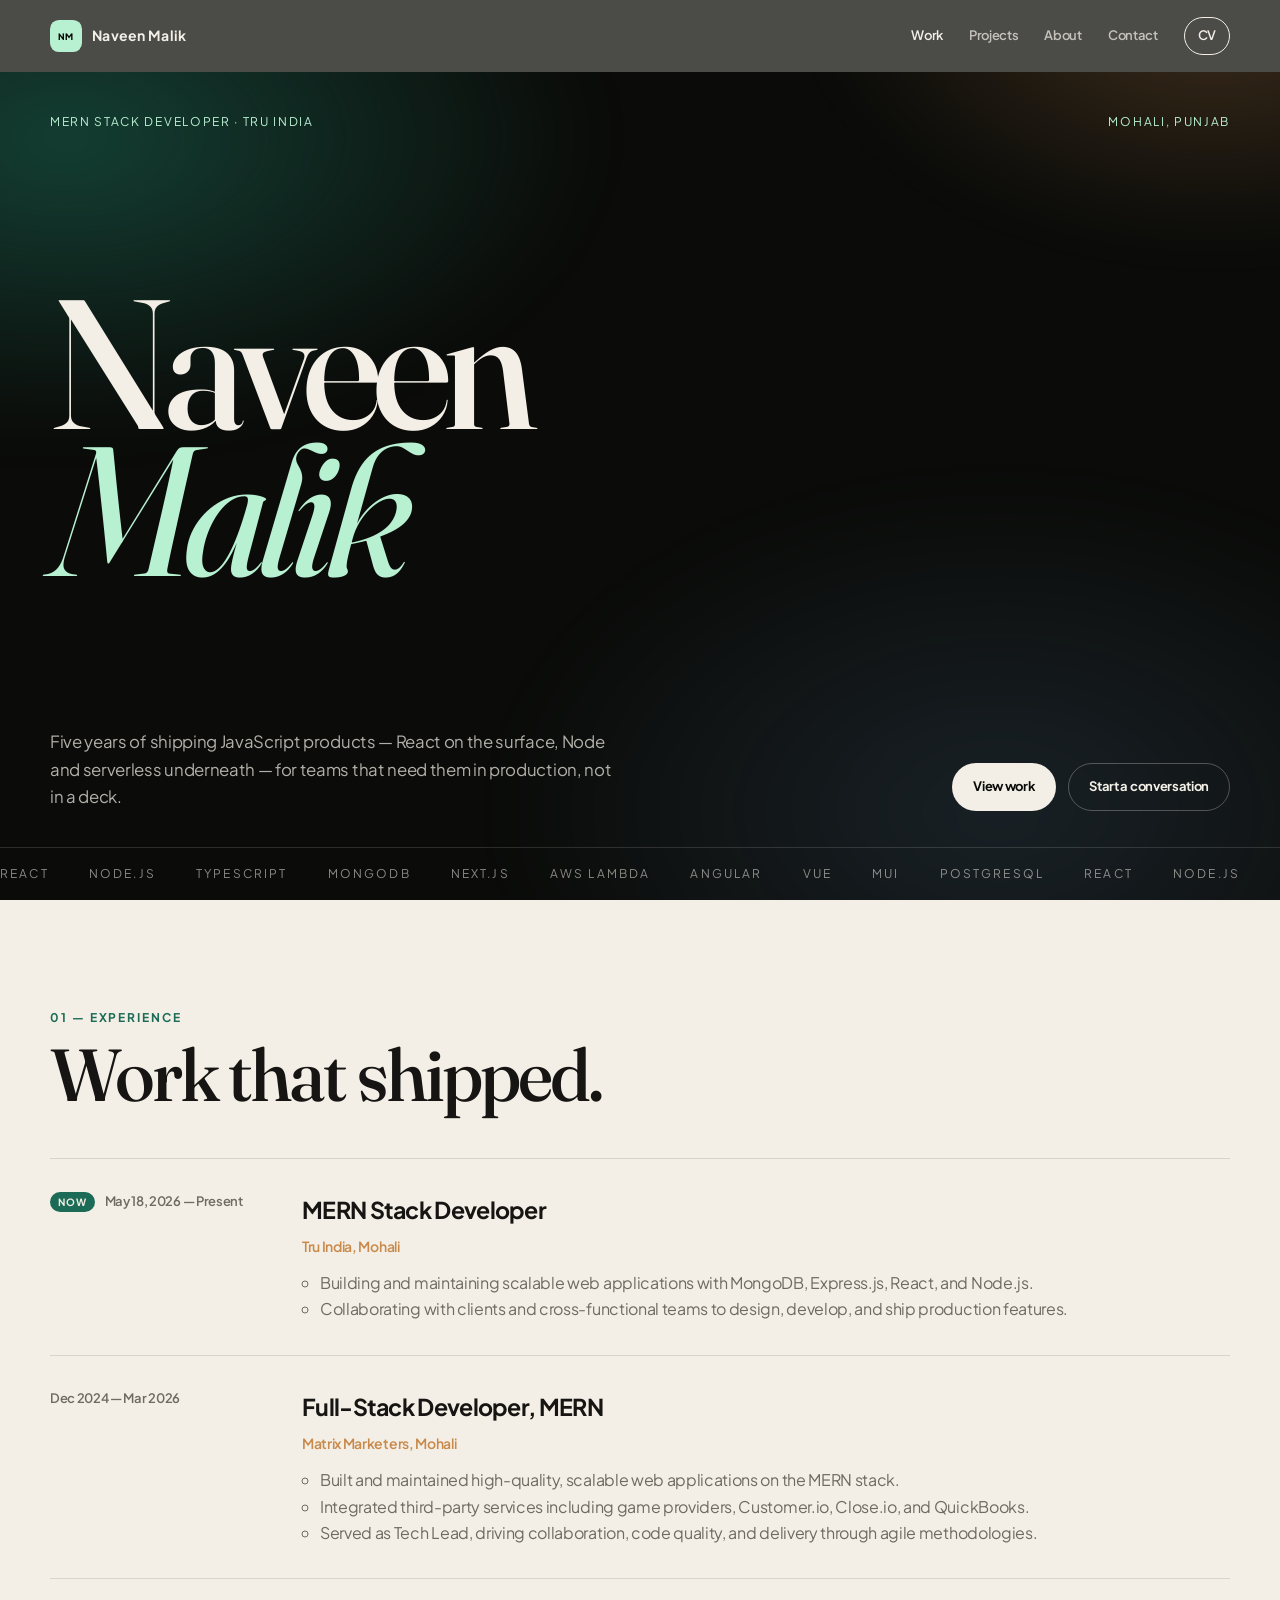
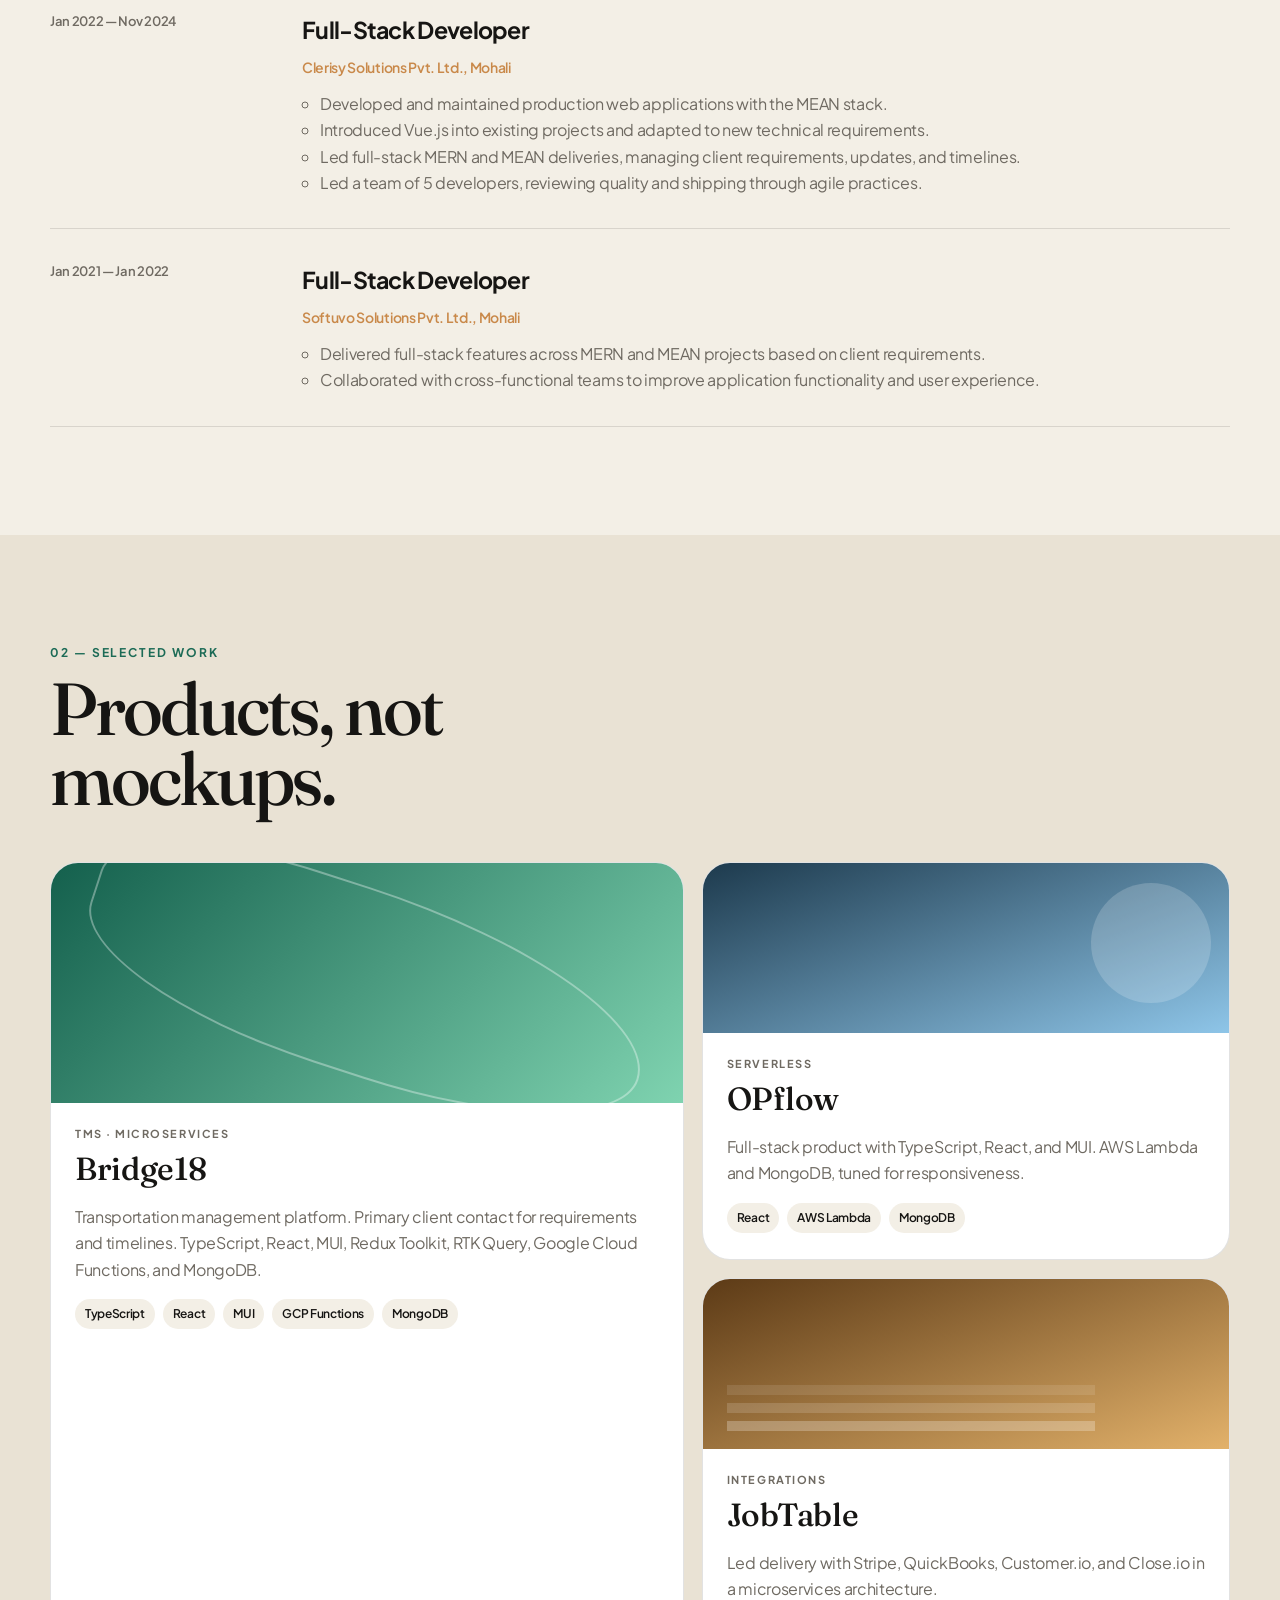
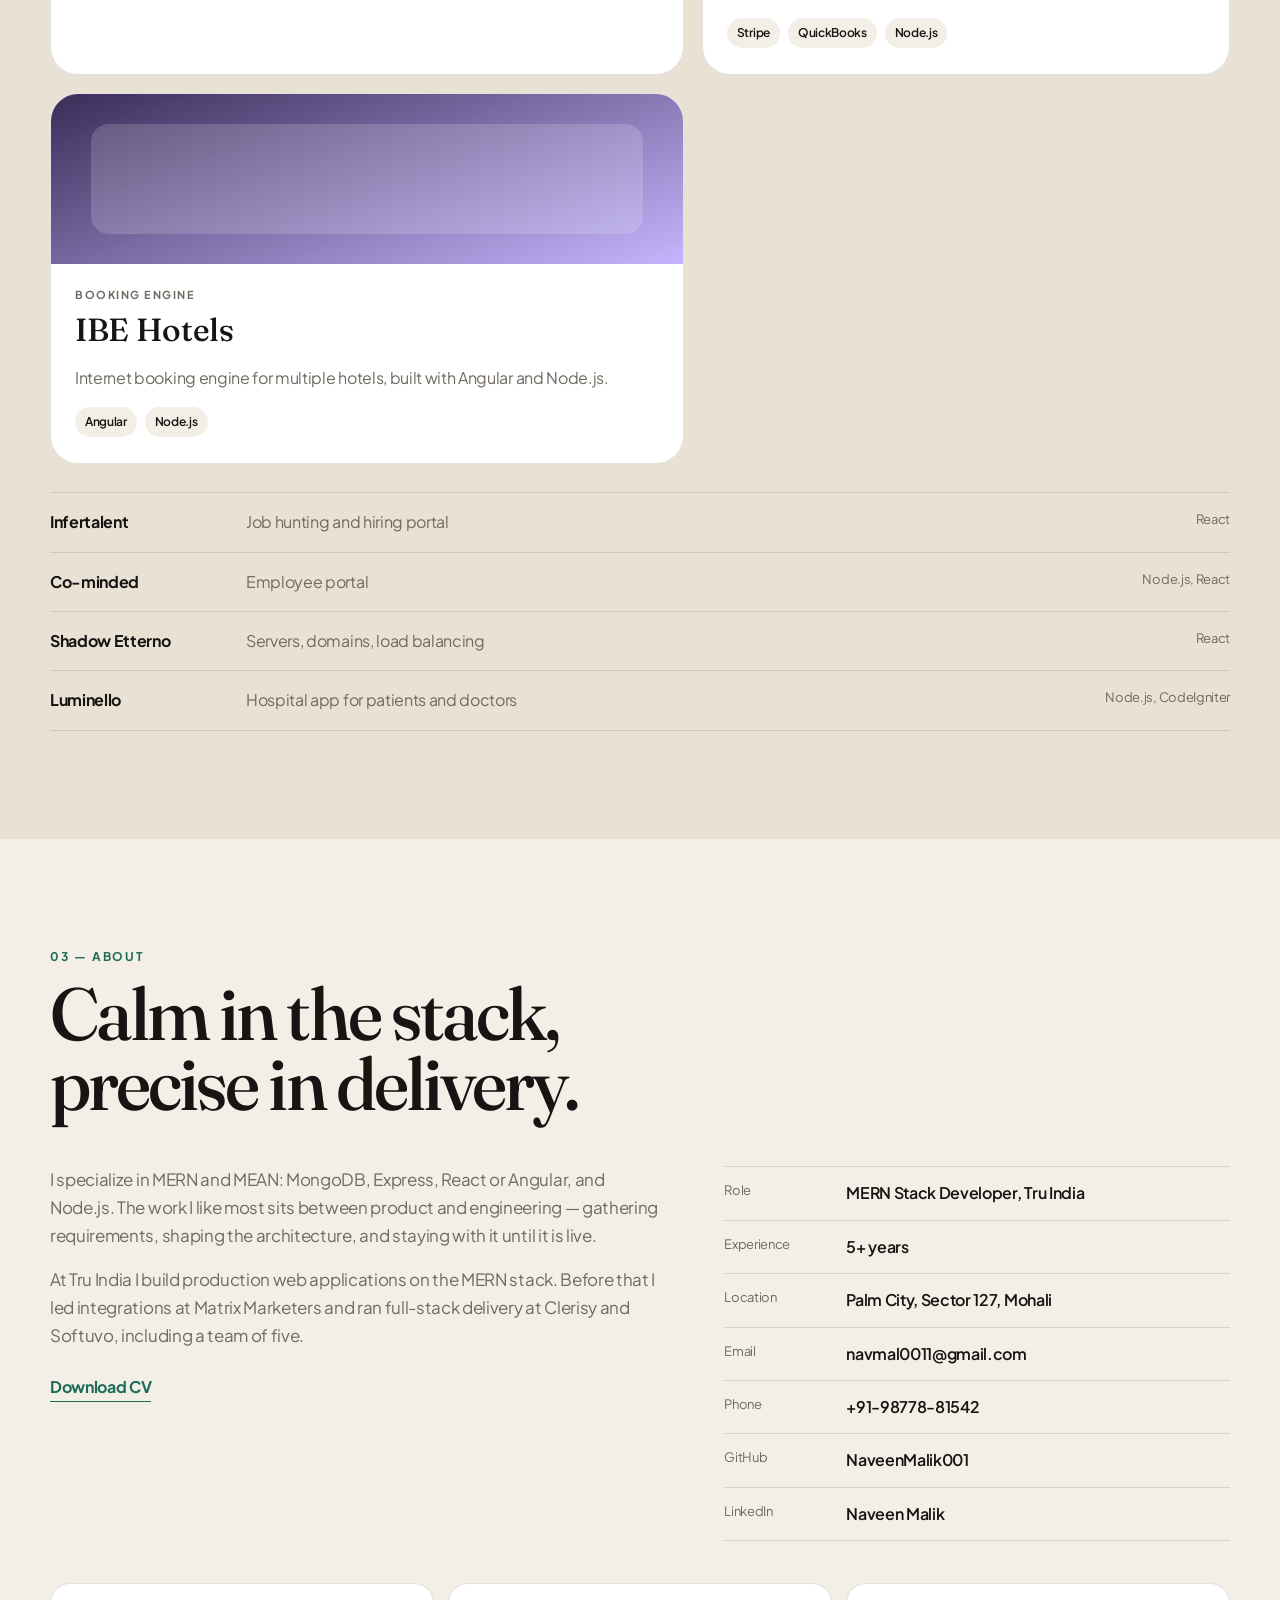
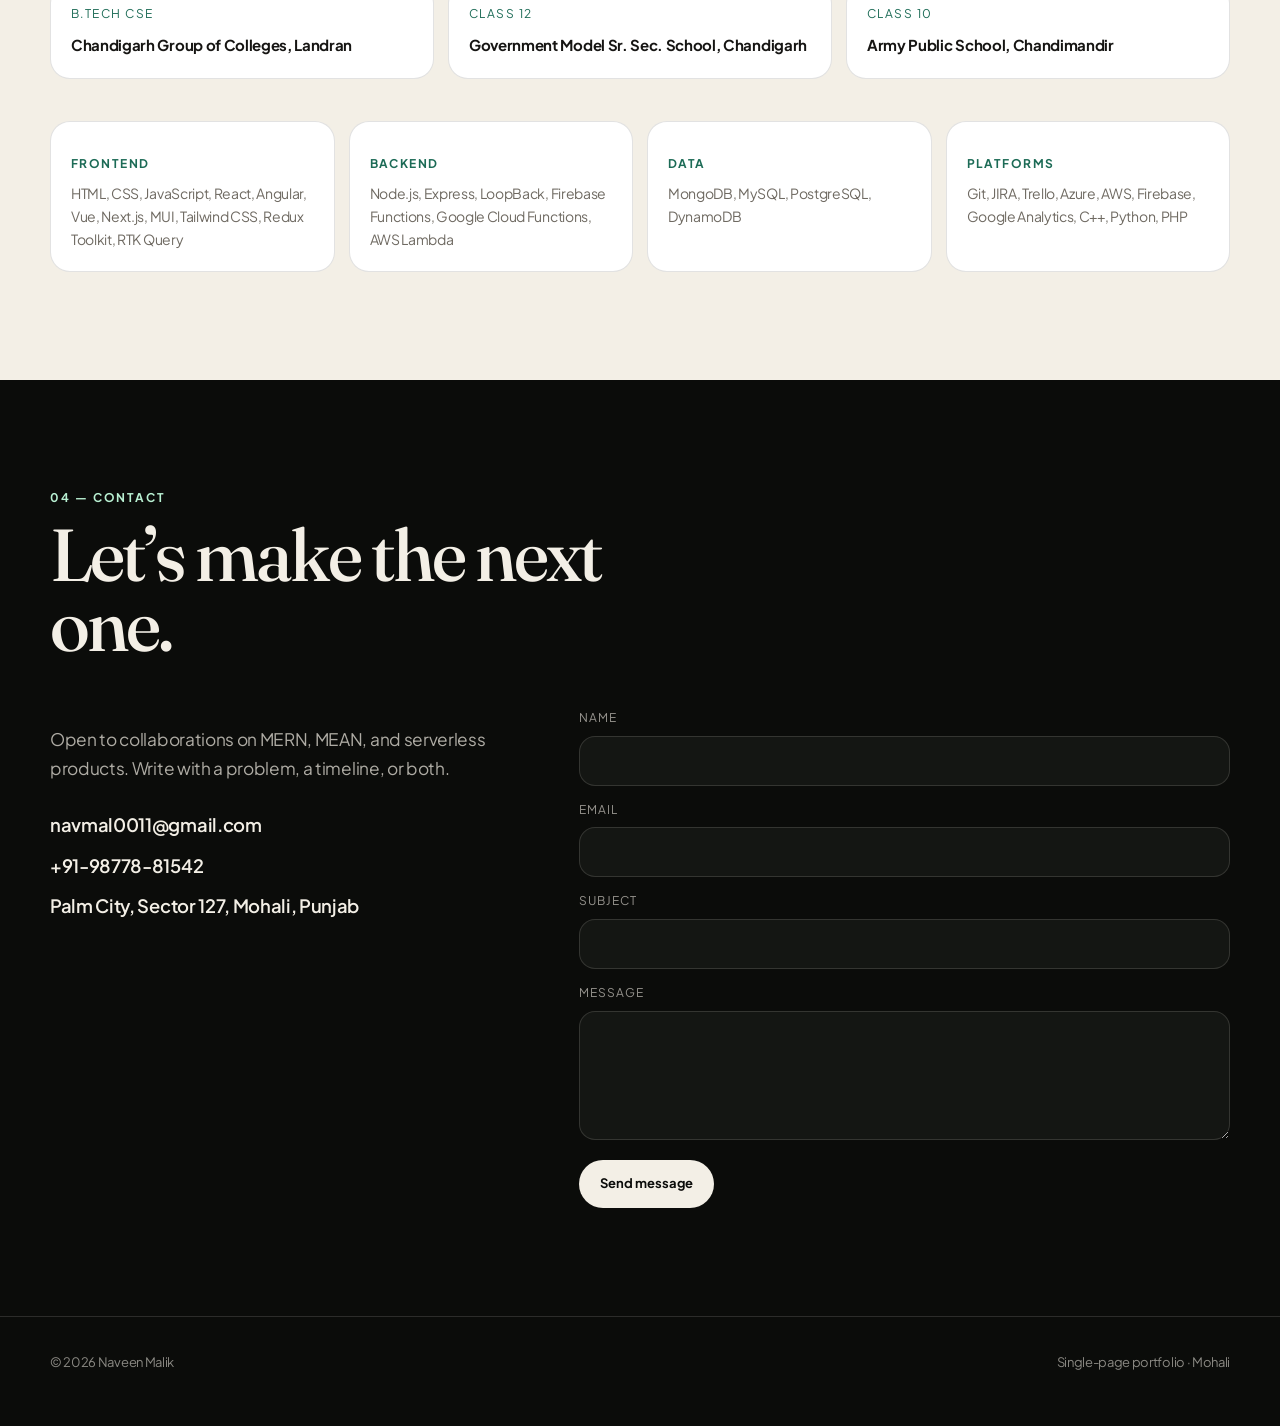
==== commit bf146efd: "Rebuild the site as a cinematic single-page portfolio Replace the previous template-derived layout w" ====
--- a/index.html
+++ b/index.html
@@ -3,285 +3,214 @@
   <head>
     <meta charset="utf-8">
     <meta name="viewport" content="width=device-width, initial-scale=1">
-    <title>Naveen Malik | Full-Stack Developer</title>
-    <meta name="description" content="Naveen Malik is a MERN Stack Developer at Tru India, building scalable web applications with React, Node.js, and serverless backends.">
+    <title>Naveen Malik — Full-Stack Developer</title>
+    <meta name="description" content="Single-page portfolio of Naveen Malik, MERN Stack Developer at Tru India. React, Node.js, MongoDB, and serverless products.">
     <meta name="author" content="Naveen Malik">
-    <meta name="theme-color" content="#060a09">
+    <meta name="theme-color" content="#0b0c0a">
     <link rel="preconnect" href="https://fonts.googleapis.com">
     <link rel="preconnect" href="https://fonts.gstatic.com" crossorigin>
-    <link href="https://fonts.googleapis.com/css2?family=Instrument+Serif:ital@0;1&family=Outfit:wght@400;500;600;700&display=swap" rel="stylesheet">
+    <link href="https://fonts.googleapis.com/css2?family=Fraunces:ital,opsz,wght@0,9..144,500;0,9..144,600;1,9..144,400;1,9..144,500&family=Plus+Jakarta+Sans:wght@400;500;600;700&display=swap" rel="stylesheet">
     <link rel="stylesheet" href="css/site.css">
   </head>
   <body>
     <a class="skip-link" href="#main">Skip to content</a>
+    <div class="scroll-progress" aria-hidden="true"><span></span></div>
 
     <header class="site-header" id="top">
       <div class="wrap header-inner">
-        <a class="logo" href="#top" aria-label="Naveen Malik home">
-          <span class="logo-mark">NM</span>
-          <span class="logo-text">Naveen Malik</span>
+        <a class="logo" href="#top">
+          <svg viewBox="0 0 36 36" aria-hidden="true"><rect width="36" height="36" rx="10"/><text x="18" y="23" text-anchor="middle">NM</text></svg>
+          Naveen Malik
         </a>
         <button class="nav-toggle" type="button" aria-expanded="false" aria-controls="site-nav" aria-label="Open menu">
-          <span></span>
-          <span></span>
+          <span></span><span></span>
         </button>
         <nav class="site-nav" id="site-nav">
+          <a href="#work">Work</a>
+          <a href="#projects">Projects</a>
           <a href="#about">About</a>
-          <a href="#experience">Experience</a>
-          <a href="#projects">Projects</a>
-          <a href="#skills">Skills</a>
           <a href="#contact">Contact</a>
-          <a class="nav-cv" href="files/Naveen_Malik_Resume.pdf" download>Download CV</a>
+          <a class="nav-cv" href="files/Naveen_Malik_Resume.pdf" download>CV</a>
         </nav>
       </div>
     </header>
 
     <main id="main">
-      <section class="hero" id="home">
-        <div class="wrap hero-grid">
-          <div class="hero-copy">
-            <p class="kicker">MERN Stack Developer · Tru India</p>
-            <h1>Naveen <em>Malik</em></h1>
-            <p class="lede">I design and ship scalable JavaScript products — React on the front, Node and serverless on the back — with the calm of someone who has taken them to production.</p>
+      <section class="hero band-dark" id="home">
+        <div class="hero-mesh" aria-hidden="true"></div>
+        <div class="wrap hero-inner">
+          <div class="hero-top">
+            <p>MERN Stack Developer · Tru India</p>
+            <p>Mohali, Punjab</p>
+          </div>
+          <h1>
+            Naveen
+            <em>Malik</em>
+          </h1>
+          <div class="hero-bottom">
+            <p>Five years of shipping JavaScript products — React on the surface, Node and serverless underneath — for teams that need them in production, not in a deck.</p>
             <div class="hero-actions">
-              <a class="btn btn-primary" href="#projects">See my work</a>
-              <a class="btn btn-ghost" href="#contact">Get in touch</a>
+              <a class="btn btn-light" href="#projects">View work</a>
+              <a class="btn btn-line" href="#contact">Start a conversation</a>
             </div>
-            <ul class="hero-stack" aria-label="Primary stack">
-              <li>React</li>
-              <li>Node.js</li>
-              <li>MongoDB</li>
-              <li>TypeScript</li>
-              <li>AWS Lambda</li>
-            </ul>
-          </div>
-          <aside class="hero-panel" aria-label="Current role">
-            <div class="panel-top">
-              <span class="status-dot" aria-hidden="true"></span>
-              Available for collaboration
+          </div>
+        </div>
+        <div class="marquee" aria-hidden="true">
+          <div class="marquee-track">
+            <span>React</span><span>Node.js</span><span>TypeScript</span><span>MongoDB</span><span>Next.js</span><span>AWS Lambda</span><span>Angular</span><span>Vue</span><span>MUI</span><span>PostgreSQL</span>
+            <span>React</span><span>Node.js</span><span>TypeScript</span><span>MongoDB</span><span>Next.js</span><span>AWS Lambda</span><span>Angular</span><span>Vue</span><span>MUI</span><span>PostgreSQL</span>
+          </div>
+        </div>
+      </section>
+
+      <section class="section" id="work">
+        <div class="wrap">
+          <header class="section-head reveal">
+            <span>01 — Experience</span>
+            <h2>Work that shipped.</h2>
+          </header>
+          <ol class="work-list">
+            <li class="reveal">
+              <div class="work-when"><b>Now</b> May 18, 2026 — Present</div>
+              <div class="work-body">
+                <h3>MERN Stack Developer</h3>
+                <p class="org">Tru India, Mohali</p>
+                <ul>
+                  <li>Building and maintaining scalable web applications with MongoDB, Express.js, React, and Node.js.</li>
+                  <li>Collaborating with clients and cross-functional teams to design, develop, and ship production features.</li>
+                </ul>
+              </div>
+            </li>
+            <li class="reveal">
+              <div class="work-when">Dec 2024 — Mar 2026</div>
+              <div class="work-body">
+                <h3>Full-Stack Developer, MERN</h3>
+                <p class="org">Matrix Marketers, Mohali</p>
+                <ul>
+                  <li>Built and maintained high-quality, scalable web applications on the MERN stack.</li>
+                  <li>Integrated third-party services including game providers, Customer.io, Close.io, and QuickBooks.</li>
+                  <li>Served as Tech Lead, driving collaboration, code quality, and delivery through agile methodologies.</li>
+                </ul>
+              </div>
+            </li>
+            <li class="reveal">
+              <div class="work-when">Jan 2022 — Nov 2024</div>
+              <div class="work-body">
+                <h3>Full-Stack Developer</h3>
+                <p class="org">Clerisy Solutions Pvt. Ltd., Mohali</p>
+                <ul>
+                  <li>Developed and maintained production web applications with the MEAN stack.</li>
+                  <li>Introduced Vue.js into existing projects and adapted to new technical requirements.</li>
+                  <li>Led full-stack MERN and MEAN deliveries, managing client requirements, updates, and timelines.</li>
+                  <li>Led a team of 5 developers, reviewing quality and shipping through agile practices.</li>
+                </ul>
+              </div>
+            </li>
+            <li class="reveal">
+              <div class="work-when">Jan 2021 — Jan 2022</div>
+              <div class="work-body">
+                <h3>Full-Stack Developer</h3>
+                <p class="org">Softuvo Solutions Pvt. Ltd., Mohali</p>
+                <ul>
+                  <li>Delivered full-stack features across MERN and MEAN projects based on client requirements.</li>
+                  <li>Collaborated with cross-functional teams to improve application functionality and user experience.</li>
+                </ul>
+              </div>
+            </li>
+          </ol>
+        </div>
+      </section>
+
+      <section class="section section-alt" id="projects">
+        <div class="wrap">
+          <header class="section-head reveal">
+            <span>02 — Selected work</span>
+            <h2>Products, not mockups.</h2>
+          </header>
+          <div class="bento">
+            <article class="project featured reveal">
+              <div class="art art-a" aria-hidden="true"></div>
+              <div class="project-copy">
+                <p class="tag">TMS · Microservices</p>
+                <h3>Bridge18</h3>
+                <p>Transportation management platform. Primary client contact for requirements and timelines. TypeScript, React, MUI, Redux Toolkit, RTK Query, Google Cloud Functions, and MongoDB.</p>
+                <ul class="chips"><li>TypeScript</li><li>React</li><li>MUI</li><li>GCP Functions</li><li>MongoDB</li></ul>
+              </div>
+            </article>
+            <article class="project reveal">
+              <div class="art art-b" aria-hidden="true"></div>
+              <div class="project-copy">
+                <p class="tag">Serverless</p>
+                <h3>OPflow</h3>
+                <p>Full-stack product with TypeScript, React, and MUI. AWS Lambda and MongoDB, tuned for responsiveness.</p>
+                <ul class="chips"><li>React</li><li>AWS Lambda</li><li>MongoDB</li></ul>
+              </div>
+            </article>
+            <article class="project reveal">
+              <div class="art art-c" aria-hidden="true"></div>
+              <div class="project-copy">
+                <p class="tag">Integrations</p>
+                <h3>JobTable</h3>
+                <p>Led delivery with Stripe, QuickBooks, Customer.io, and Close.io in a microservices architecture.</p>
+                <ul class="chips"><li>Stripe</li><li>QuickBooks</li><li>Node.js</li></ul>
+              </div>
+            </article>
+            <article class="project reveal">
+              <div class="art art-d" aria-hidden="true"></div>
+              <div class="project-copy">
+                <p class="tag">Booking engine</p>
+                <h3>IBE Hotels</h3>
+                <p>Internet booking engine for multiple hotels, built with Angular and Node.js.</p>
+                <ul class="chips"><li>Angular</li><li>Node.js</li></ul>
+              </div>
+            </article>
+          </div>
+          <ul class="index-list reveal">
+            <li><strong>Infertalent</strong><span>Job hunting and hiring portal</span><em>React</em></li>
+            <li><strong>Co-minded</strong><span>Employee portal</span><em>Node.js, React</em></li>
+            <li><strong>Shadow Etterno</strong><span>Servers, domains, load balancing</span><em>React</em></li>
+            <li><strong>Luminello</strong><span>Hospital app for patients and doctors</span><em>Node.js, CodeIgniter</em></li>
+          </ul>
+        </div>
+      </section>
+
+      <section class="section" id="about">
+        <div class="wrap about-layout">
+          <header class="section-head reveal">
+            <span>03 — About</span>
+            <h2>Calm in the stack, precise in delivery.</h2>
+          </header>
+          <div class="about-grid reveal">
+            <div>
+              <p>I specialize in MERN and MEAN: MongoDB, Express, React or Angular, and Node.js. The work I like most sits between product and engineering — gathering requirements, shaping the architecture, and staying with it until it is live.</p>
+              <p>At Tru India I build production web applications on the MERN stack. Before that I led integrations at Matrix Marketers and ran full-stack delivery at Clerisy and Softuvo, including a team of five.</p>
+              <a class="text-link" href="files/Naveen_Malik_Resume.pdf" download>Download CV</a>
             </div>
-            <dl class="panel-meta">
-              <div>
-                <dt>Role</dt>
-                <dd>MERN Stack Developer</dd>
-              </div>
-              <div>
-                <dt>Company</dt>
-                <dd>Tru India</dd>
-              </div>
-              <div>
-                <dt>Based in</dt>
-                <dd>Mohali, Punjab</dd>
-              </div>
-              <div>
-                <dt>Experience</dt>
-                <dd>5+ years</dd>
-              </div>
+            <dl class="facts">
+              <div><dt>Role</dt><dd>MERN Stack Developer, Tru India</dd></div>
+              <div><dt>Experience</dt><dd>5+ years</dd></div>
+              <div><dt>Location</dt><dd>Palm City, Sector 127, Mohali</dd></div>
+              <div><dt>Email</dt><dd><a href="mailto:navmal0011@gmail.com">navmal0011@gmail.com</a></dd></div>
+              <div><dt>Phone</dt><dd><a href="tel:+919877881542">+91-98778-81542</a></dd></div>
+              <div><dt>GitHub</dt><dd><a href="https://github.com/NaveenMalik001" target="_blank" rel="noopener">NaveenMalik001</a></dd></div>
+              <div><dt>LinkedIn</dt><dd><a href="https://www.linkedin.com/in/naveen-malik-583647228" target="_blank" rel="noopener">Naveen Malik</a></dd></div>
             </dl>
-            <div class="panel-foot">
-              <a href="https://github.com/NaveenMalik001" target="_blank" rel="noopener">GitHub</a>
-              <a href="https://www.linkedin.com/in/naveen-malik-583647228" target="_blank" rel="noopener">LinkedIn</a>
-              <a href="mailto:navmal0011@gmail.com">Email</a>
-            </div>
-          </aside>
-        </div>
-      </section>
-
-      <section class="stats" aria-label="Highlights">
-        <div class="wrap stats-grid">
-          <article>
-            <strong>5+</strong>
-            <span>Years shipping full-stack products</span>
-          </article>
-          <article>
-            <strong>8</strong>
-            <span>Production apps delivered</span>
-          </article>
-          <article>
-            <strong>4</strong>
-            <span>Companies, including Tru India</span>
-          </article>
-          <article>
-            <strong>5</strong>
-            <span>Developers led and mentored</span>
-          </article>
-        </div>
-      </section>
-
-      <section class="section" id="about">
-        <div class="wrap">
-          <header class="section-head">
-            <p class="section-index">01</p>
-            <h2>About</h2>
-          </header>
-          <div class="about-grid">
-            <div class="about-copy">
-              <p>With 5+ years of full-stack development experience, I specialize in the MERN and MEAN stacks. I care about systems that stay fast under load, interfaces that stay clear under pressure, and teams that can keep shipping after I leave the room.</p>
-              <p>At Tru India I build production web applications with MongoDB, Express, React, and Node.js. Before that I led delivery and integrations at Matrix Marketers, and ran full-stack MERN/MEAN work at Clerisy and Softuvo.</p>
-              <a class="text-link" href="files/Naveen_Malik_Resume.pdf" download>Download the CV</a>
-            </div>
-            <ul class="fact-list">
-              <li><span>Location</span>Palm City, Sector 127, Mohali</li>
-              <li><span>Email</span><a href="mailto:navmal0011@gmail.com">navmal0011@gmail.com</a></li>
-              <li><span>Phone</span><a href="tel:+919877881542">+91-98778-81542</a></li>
-              <li><span>GitHub</span><a href="https://github.com/NaveenMalik001" target="_blank" rel="noopener">NaveenMalik001</a></li>
-              <li><span>LinkedIn</span><a href="https://www.linkedin.com/in/naveen-malik-583647228" target="_blank" rel="noopener">Naveen Malik</a></li>
-            </ul>
-          </div>
-        </div>
-      </section>
-
-      <section class="section" id="experience">
-        <div class="wrap">
-          <header class="section-head">
-            <p class="section-index">02</p>
-            <h2>Experience</h2>
-          </header>
-          <ol class="timeline">
-            <li>
-              <div class="when"><span class="now-badge">Now</span> May 18, 2026 — Present</div>
-              <h3>MERN Stack Developer</h3>
-              <p class="org">Tru India, Mohali</p>
-              <ul>
-                <li>Building and maintaining scalable web applications with MongoDB, Express.js, React, and Node.js.</li>
-                <li>Collaborating with clients and cross-functional teams to design, develop, and ship production features.</li>
-              </ul>
-            </li>
-            <li>
-              <div class="when">Dec 2024 — Mar 2026</div>
-              <h3>Full-Stack Developer (MERN)</h3>
-              <p class="org">Matrix Marketers, Mohali</p>
-              <ul>
-                <li>Built and maintained high-quality, scalable web applications on the MERN stack.</li>
-                <li>Integrated third-party services including game providers, Customer.io, Close.io, and QuickBooks.</li>
-                <li>Served as Tech Lead, driving collaboration, code quality, and delivery through agile methodologies.</li>
-              </ul>
-            </li>
-            <li>
-              <div class="when">Jan 2022 — Nov 2024</div>
-              <h3>Full-Stack Developer</h3>
-              <p class="org">Clerisy Solutions Pvt. Ltd., Mohali</p>
-              <ul>
-                <li>Developed and maintained production web applications with the MEAN stack.</li>
-                <li>Introduced Vue.js into existing projects and adapted to new technical requirements.</li>
-                <li>Led full-stack MERN and MEAN deliveries, managing client requirements, updates, and timelines.</li>
-                <li>Led a team of 5 developers, reviewing quality and shipping through agile practices.</li>
-              </ul>
-            </li>
-            <li>
-              <div class="when">Jan 2021 — Jan 2022</div>
-              <h3>Full-Stack Developer</h3>
-              <p class="org">Softuvo Solutions Pvt. Ltd., Mohali</p>
-              <ul>
-                <li>Delivered full-stack features across MERN and MEAN projects based on client requirements.</li>
-                <li>Collaborated with cross-functional teams to improve application functionality and user experience.</li>
-              </ul>
-            </li>
-          </ol>
-
-          <div class="edu-grid">
-            <article>
-              <p class="when">B.Tech</p>
-              <h3>Computer Science and Engineering</h3>
-              <p class="org">Chandigarh Group of Colleges (CGC), Landran</p>
-            </article>
-            <article>
-              <p class="when">Class 12</p>
-              <h3>Senior Secondary</h3>
-              <p class="org">Government Model Sr. Sec. School, Sector 33, Chandigarh</p>
-            </article>
-            <article>
-              <p class="when">Class 10</p>
-              <h3>Secondary</h3>
-              <p class="org">Army Public School, Chandimandir, Haryana</p>
-            </article>
-          </div>
-        </div>
-      </section>
-
-      <section class="section" id="projects">
-        <div class="wrap">
-          <header class="section-head">
-            <p class="section-index">03</p>
-            <h2>Selected work</h2>
-          </header>
-          <div class="project-grid">
-            <article class="project-card accent-mint">
-              <p class="project-kicker">TMS · React &amp; Node</p>
-              <h3>Bridge18</h3>
-              <p>Transportation management platform. Primary client contact for requirements and timelines. TypeScript, React, MUI, Redux Toolkit, RTK Query, Google Cloud Functions, and MongoDB in a microservices architecture.</p>
-              <ul class="chips">
-                <li>TypeScript</li>
-                <li>React</li>
-                <li>MUI</li>
-                <li>GCP Functions</li>
-                <li>MongoDB</li>
-              </ul>
-            </article>
-            <article class="project-card accent-blue">
-              <p class="project-kicker">Serverless · AWS</p>
-              <h3>OPflow</h3>
-              <p>Full-stack product with TypeScript, React, and MUI. Serverless backend on AWS Lambda with MongoDB, tuned for performance and responsiveness.</p>
-              <ul class="chips">
-                <li>React</li>
-                <li>Node.js</li>
-                <li>AWS Lambda</li>
-                <li>MongoDB</li>
-              </ul>
-            </article>
-            <article class="project-card accent-sand">
-              <p class="project-kicker">Integrations · Payments</p>
-              <h3>JobTable</h3>
-              <p>Led full-stack delivery with React, Node.js, MongoDB, Stripe, QuickBooks, Customer.io, and Close.io. Client communications and a microservices architecture with high code quality.</p>
-              <ul class="chips">
-                <li>React</li>
-                <li>Stripe</li>
-                <li>QuickBooks</li>
-                <li>Customer.io</li>
-              </ul>
-            </article>
-            <article class="project-card accent-lilac">
-              <p class="project-kicker">Booking · Angular</p>
-              <h3>IBE Hotels</h3>
-              <p>Internet booking engine for multiple hotels, built with Angular and Node.js for availability, rates, and reservations across properties.</p>
-              <ul class="chips">
-                <li>Angular</li>
-                <li>Node.js</li>
-              </ul>
-            </article>
-          </div>
-          <ul class="more-projects">
-            <li>
-              <strong>Infertalent</strong>
-              <span>Job hunting and hiring portal</span>
-              <em>React</em>
-            </li>
-            <li>
-              <strong>Co-minded</strong>
-              <span>Employee portal</span>
-              <em>Node.js, React</em>
-            </li>
-            <li>
-              <strong>Shadow Etterno</strong>
-              <span>Servers, domains, and load balancing</span>
-              <em>React</em>
-            </li>
-            <li>
-              <strong>Luminello</strong>
-              <span>Hospital app for patients and doctors</span>
-              <em>Node.js, CodeIgniter</em>
-            </li>
-          </ul>
-        </div>
-      </section>
-
-      <section class="section" id="skills">
-        <div class="wrap">
-          <header class="section-head">
-            <p class="section-index">04</p>
-            <h2>Skills</h2>
-          </header>
-          <div class="skill-grid">
+          </div>
+          <div class="edu reveal">
+            <article>
+              <span>B.Tech CSE</span>
+              <strong>Chandigarh Group of Colleges, Landran</strong>
+            </article>
+            <article>
+              <span>Class 12</span>
+              <strong>Government Model Sr. Sec. School, Chandigarh</strong>
+            </article>
+            <article>
+              <span>Class 10</span>
+              <strong>Army Public School, Chandimandir</strong>
+            </article>
+          </div>
+          <div class="skill-band reveal">
             <article>
               <h3>Frontend</h3>
               <p>HTML, CSS, JavaScript, React, Angular, Vue, Next.js, MUI, Tailwind CSS, Redux Toolkit, RTK Query</p>
@@ -299,76 +228,45 @@
               <p>Git, JIRA, Trello, Azure, AWS, Firebase, Google Analytics, C++, Python, PHP</p>
             </article>
           </div>
-          <div class="focus-row">
-            <h3>How I work</h3>
-            <ul>
-              <li>MERN and MEAN product delivery</li>
-              <li>API and serverless backends</li>
-              <li>Third-party integrations</li>
-              <li>Tech leadership on small teams</li>
-            </ul>
-          </div>
-        </div>
-      </section>
-
-      <section class="section contact-section" id="contact">
+        </div>
+      </section>
+
+      <section class="section band-dark contact-band" id="contact">
         <div class="wrap">
-          <header class="section-head">
-            <p class="section-index">05</p>
-            <h2>Let’s talk</h2>
+          <header class="section-head reveal">
+            <span>04 — Contact</span>
+            <h2>Let’s make the next one.</h2>
           </header>
           <div class="contact-grid">
-            <div class="contact-copy">
-              <p>MERN Stack Developer at Tru India. Open to collaborations on MERN, MEAN, and serverless products.</p>
-              <ul class="contact-details">
-                <li>
-                  <span>Email</span>
-                  <a href="mailto:navmal0011@gmail.com">navmal0011@gmail.com</a>
-                </li>
-                <li>
-                  <span>Phone</span>
-                  <a href="tel:+919877881542">+91-98778-81542</a>
-                </li>
-                <li>
-                  <span>Location</span>
-                  Palm City, Sector 127, Mohali, Punjab
-                </li>
+            <div class="reveal">
+              <p>Open to collaborations on MERN, MEAN, and serverless products. Write with a problem, a timeline, or both.</p>
+              <ul class="contact-lines">
+                <li><a href="mailto:navmal0011@gmail.com">navmal0011@gmail.com</a></li>
+                <li><a href="tel:+919877881542">+91-98778-81542</a></li>
+                <li>Palm City, Sector 127, Mohali, Punjab</li>
               </ul>
             </div>
-            <form class="contact-form" action="https://formsubmit.co/navmal0011@gmail.com" method="POST">
+            <form class="contact-form reveal" action="https://formsubmit.co/navmal0011@gmail.com" method="POST">
               <input type="hidden" name="_subject" value="Portfolio contact from naveenmalik001.github.io">
               <input type="hidden" name="_captcha" value="false">
               <input type="hidden" name="_template" value="table">
-              <label>
-                Name
-                <input type="text" name="name" autocomplete="name" required>
-              </label>
-              <label>
-                Email
-                <input type="email" name="email" autocomplete="email" required>
-              </label>
-              <label>
-                Subject
-                <input type="text" name="subject" required>
-              </label>
-              <label>
-                Message
-                <textarea name="message" rows="5" required></textarea>
-              </label>
-              <button class="btn btn-primary" type="submit">Send message</button>
+              <label>Name <input type="text" name="name" autocomplete="name" required></label>
+              <label>Email <input type="email" name="email" autocomplete="email" required></label>
+              <label>Subject <input type="text" name="subject" required></label>
+              <label>Message <textarea name="message" rows="5" required></textarea></label>
+              <button class="btn btn-light" type="submit">Send message</button>
             </form>
           </div>
         </div>
       </section>
     </main>
 
-    <footer class="site-footer">
+    <footer class="site-footer band-dark">
       <div class="wrap footer-inner">
         <p>© <span id="year"></span> Naveen Malik</p>
-        <p>Mohali, Punjab</p>
+        <p>Single-page portfolio · Mohali</p>
       </div>
     </footer>
-
     <script src="js/site.js"></script>
   </body>
 </html>
--- a/css/site.css
+++ b/css/site.css
@@ -1,116 +1,102 @@
 :root {
-  --bg: #060a09;
-  --bg-soft: #0b1310;
-  --surface: #101a16;
-  --surface-2: #16221c;
-  --line: rgba(232, 240, 234, 0.1);
-  --text: #eef4f0;
-  --muted: #8b9d94;
-  --accent: #3ee0a0;
-  --accent-2: #7ec8ff;
-  --sand: #e2c48a;
-  --lilac: #c4b5fd;
-  --shadow: 0 30px 80px rgba(0, 0, 0, 0.35);
-  --radius: 22px;
-  --wrap: 1120px;
-  --header: 76px;
-  --sans: "Outfit", system-ui, sans-serif;
-  --serif: "Instrument Serif", Georgia, serif;
-}
-
-*,
-*::before,
-*::after {
-  box-sizing: border-box;
-}
+  --night: #0b0c0a;
+  --night-2: #141613;
+  --cream: #f3efe6;
+  --cream-2: #e9e2d4;
+  --ink: #161513;
+  --muted: #6f6a62;
+  --line: rgba(22, 21, 19, 0.12);
+  --line-light: rgba(243, 239, 230, 0.14);
+  --emerald: #1c6b56;
+  --mint: #b8f0d2;
+  --copper: #c9894a;
+  --wrap: 1180px;
+  --sans: "Plus Jakarta Sans", system-ui, sans-serif;
+  --serif: "Fraunces", Georgia, serif;
+  --header: 72px;
+}
+
+* { box-sizing: border-box; }
 
 html {
   scroll-behavior: smooth;
-  color-scheme: dark;
 }
 
 body {
   margin: 0;
   font-family: var(--sans);
-  color: var(--text);
-  background: var(--bg);
-  line-height: 1.6;
-  letter-spacing: -0.011em;
-}
-
-body::before {
-  content: "";
-  position: fixed;
-  inset: 0;
-  pointer-events: none;
-  z-index: -2;
-  background:
-    radial-gradient(900px 500px at 12% -10%, rgba(62, 224, 160, 0.16), transparent 55%),
-    radial-gradient(700px 420px at 100% 8%, rgba(126, 200, 255, 0.1), transparent 50%),
-    linear-gradient(180deg, #08110e 0%, var(--bg) 28%);
-}
-
-body::after {
-  content: "";
-  position: fixed;
-  inset: 0;
-  pointer-events: none;
-  z-index: -1;
-  opacity: 0.18;
-  background-image: url("data:image/svg+xml,%3Csvg xmlns='http://www.w3.org/2000/svg' width='140' height='140'%3E%3Cfilter id='n'%3E%3CfeTurbulence type='fractalNoise' baseFrequency='.8' numOctaves='4' stitchTiles='stitch'/%3E%3C/filter%3E%3Crect width='140' height='140' filter='url(%23n)' opacity='.35'/%3E%3C/svg%3E");
-}
-
-img {
-  max-width: 100%;
-}
-
-a {
-  color: inherit;
-  text-decoration: none;
-}
-
-button,
-input,
-textarea {
-  font: inherit;
-  color: inherit;
-}
+  background: var(--cream);
+  color: var(--ink);
+  line-height: 1.65;
+  letter-spacing: -0.02em;
+}
+
+::selection {
+  background: var(--emerald);
+  color: var(--cream);
+}
+
+a { color: inherit; text-decoration: none; }
+button, input, textarea { font: inherit; color: inherit; }
 
 .skip-link {
   position: absolute;
   left: 12px;
-  top: -40px;
+  top: -48px;
   z-index: 80;
   padding: 8px 12px;
-  background: var(--accent);
-  color: #052016;
+  background: var(--mint);
+  color: var(--night);
   border-radius: 8px;
 }
-
-.skip-link:focus {
-  top: 12px;
+.skip-link:focus { top: 12px; }
+
+.scroll-progress {
+  position: fixed;
+  top: 0;
+  left: 0;
+  right: 0;
+  height: 3px;
+  z-index: 60;
+  background: transparent;
+}
+.scroll-progress span {
+  display: block;
+  height: 100%;
+  width: 0%;
+  background: var(--copper);
 }
 
 .wrap {
-  width: min(var(--wrap), calc(100% - 40px));
+  width: min(var(--wrap), calc(100% - 48px));
   margin-inline: auto;
+}
+
+.band-dark {
+  background: var(--night);
+  color: var(--cream);
 }
 
 .site-header {
   position: sticky;
   top: 0;
   z-index: 40;
+  height: var(--header);
+  background: rgba(11, 12, 10, 0.72);
   backdrop-filter: blur(18px);
-  background: rgba(6, 10, 9, 0.72);
+  color: var(--cream);
+  transition: background 0.25s ease, color 0.25s ease, border-color 0.25s ease;
   border-bottom: 1px solid transparent;
 }
 
-.site-header.is-scrolled {
+.site-header.on-light {
+  background: rgba(243, 239, 230, 0.86);
+  color: var(--ink);
   border-bottom-color: var(--line);
 }
 
 .header-inner {
-  min-height: var(--header);
+  height: var(--header);
   display: flex;
   align-items: center;
   justify-content: space-between;
@@ -120,115 +106,136 @@
 .logo {
   display: flex;
   align-items: center;
-  gap: 12px;
+  gap: 10px;
+  font-weight: 700;
+  font-size: 14px;
+  letter-spacing: 0.02em;
+}
+
+.logo svg {
+  width: 32px;
+  height: 32px;
+  fill: var(--mint);
+}
+.site-header.on-light .logo svg { fill: var(--emerald); }
+.logo text {
+  font-size: 10px;
+  font-weight: 800;
+  fill: var(--night);
+  font-family: var(--sans);
+}
+.site-header.on-light .logo text { fill: var(--cream); }
+
+.site-nav {
+  display: flex;
+  align-items: center;
+  gap: 26px;
+  font-size: 13px;
   font-weight: 600;
 }
 
-.logo-mark {
-  display: grid;
-  place-items: center;
-  width: 38px;
-  height: 38px;
-  border-radius: 12px;
-  background: var(--accent);
-  color: #052016;
-  font-size: 13px;
-  letter-spacing: 0.04em;
-}
-
-.logo-text {
-  font-size: 15px;
-}
-
-.site-nav {
-  display: flex;
-  align-items: center;
-  gap: 22px;
-}
-
-.site-nav a {
-  color: var(--muted);
-  font-size: 14px;
-  font-weight: 500;
-}
-
+.site-nav a { opacity: 0.72; }
 .site-nav a:hover,
-.site-nav a.is-active {
-  color: var(--text);
-}
+.site-nav a.is-active { opacity: 1; }
 
 .nav-cv {
-  padding: 8px 14px;
-  border: 1px solid var(--line);
+  padding: 7px 13px;
+  border: 1px solid currentColor;
   border-radius: 999px;
-  color: var(--text) !important;
+  opacity: 1 !important;
 }
 
 .nav-toggle {
   display: none;
   width: 42px;
   height: 42px;
-  border: 1px solid var(--line);
+  border: 1px solid currentColor;
   border-radius: 12px;
   background: transparent;
-  padding: 0;
-}
-
+}
 .nav-toggle span {
   display: block;
   width: 16px;
   height: 1.5px;
   margin: 5px auto;
-  background: var(--text);
+  background: currentColor;
 }
 
 .hero {
-  padding: 72px 0 48px;
-}
-
-.hero-grid {
+  position: relative;
+  min-height: calc(100dvh - var(--header));
+  display: flex;
+  flex-direction: column;
+  overflow: hidden;
+}
+
+.hero-mesh {
+  position: absolute;
+  inset: -20%;
+  background:
+    radial-gradient(42% 36% at 18% 20%, rgba(28, 107, 86, 0.55), transparent 70%),
+    radial-gradient(34% 32% at 82% 8%, rgba(201, 137, 74, 0.28), transparent 65%),
+    radial-gradient(40% 40% at 70% 78%, rgba(90, 130, 170, 0.18), transparent 70%);
+  filter: blur(30px);
+  animation: mesh 16s ease-in-out infinite alternate;
+}
+
+@keyframes mesh {
+  from { transform: translate3d(0, 0, 0) scale(1); }
+  to { transform: translate3d(-3%, 2%, 0) scale(1.08); }
+}
+
+.hero-inner {
+  position: relative;
+  z-index: 1;
+  flex: 1;
+  display: flex;
+  flex-direction: column;
+  justify-content: space-between;
+  padding: 28px 0 36px;
+}
+
+.hero-top {
+  display: flex;
+  justify-content: space-between;
+  gap: 16px;
+  font-size: 12px;
+  letter-spacing: 0.14em;
+  text-transform: uppercase;
+  color: var(--mint);
+}
+
+.hero h1 {
+  margin: 8vh 0;
+  font-family: var(--serif);
+  font-size: clamp(4.6rem, 16vw, 11.5rem);
+  font-weight: 500;
+  line-height: 0.8;
+  letter-spacing: -0.05em;
+}
+
+.hero h1 em {
+  display: block;
+  font-style: italic;
+  font-weight: 400;
+  color: var(--mint);
+}
+
+.hero-bottom {
   display: grid;
   grid-template-columns: 1.2fr 0.8fr;
-  gap: 56px;
-  align-items: center;
-}
-
-.kicker {
-  margin: 0 0 18px;
-  color: var(--accent);
-  font-size: 13px;
-  font-weight: 600;
-  letter-spacing: 0.12em;
-  text-transform: uppercase;
-}
-
-.hero h1 {
+  gap: 32px;
+  align-items: end;
+}
+
+.hero-bottom p {
   margin: 0;
-  font-family: var(--serif);
-  font-size: clamp(4.2rem, 8vw, 7.4rem);
-  font-weight: 400;
-  line-height: 0.9;
-  letter-spacing: -0.04em;
-}
-
-.hero h1 em {
-  font-style: italic;
-  color: var(--accent);
-}
-
-.lede {
-  max-width: 38rem;
-  margin: 24px 0 0;
-  color: var(--muted);
-  font-size: 1.08rem;
-}
-
-.hero-actions {
-  display: flex;
-  flex-wrap: wrap;
-  gap: 12px;
-  margin-top: 32px;
-}
+  max-width: 36rem;
+  color: rgba(243, 239, 230, 0.72);
+  font-size: 1.05rem;
+}
+
+.hero-actions { display: flex; flex-wrap: wrap; gap: 12px; justify-content: flex-end; }
 
 .btn {
   display: inline-flex;
@@ -238,349 +245,225 @@
   padding: 0 20px;
   border-radius: 999px;
   border: 1px solid transparent;
-  font-weight: 600;
-  font-size: 14px;
+  font-size: 13px;
+  font-weight: 700;
   cursor: pointer;
 }
 
-.btn-primary {
-  background: var(--accent);
-  color: #052016;
-}
-
-.btn-primary:hover {
-  filter: brightness(1.05);
-}
-
-.btn-ghost {
-  border-color: var(--line);
-  background: transparent;
-}
-
-.btn-ghost:hover {
-  border-color: rgba(62, 224, 160, 0.45);
-}
-
-.hero-stack {
-  display: flex;
-  flex-wrap: wrap;
-  gap: 8px;
-  margin: 28px 0 0;
-  padding: 0;
-  list-style: none;
-}
-
-.hero-stack li,
-.chips li {
-  padding: 6px 10px;
-  border: 1px solid var(--line);
-  border-radius: 999px;
-  color: var(--muted);
+.btn-light { background: var(--cream); color: var(--night); }
+.btn-light:hover { background: #fff; }
+.btn-line { border-color: rgba(243, 239, 230, 0.28); color: var(--cream); }
+.btn-line:hover { border-color: var(--mint); color: var(--mint); }
+
+.marquee {
+  position: relative;
+  z-index: 1;
+  border-top: 1px solid var(--line-light);
+  overflow: hidden;
+  padding: 16px 0;
+}
+
+.marquee-track {
+  display: flex;
+  gap: 40px;
+  width: max-content;
+  animation: tick 28s linear infinite;
   font-size: 12px;
-}
-
-.hero-panel {
-  background: linear-gradient(180deg, rgba(22, 34, 28, 0.9), rgba(16, 26, 22, 0.92));
-  border: 1px solid var(--line);
-  border-radius: 28px;
-  padding: 24px;
-  box-shadow: var(--shadow);
-}
-
-.panel-top {
-  display: flex;
-  align-items: center;
-  gap: 10px;
-  color: var(--muted);
-  font-size: 13px;
-}
-
-.status-dot {
-  width: 8px;
-  height: 8px;
-  border-radius: 50%;
-  background: var(--accent);
-  box-shadow: 0 0 0 4px rgba(62, 224, 160, 0.16);
-}
-
-.panel-meta {
-  display: grid;
-  gap: 16px;
-  margin: 24px 0;
-}
-
-.panel-meta div {
-  display: grid;
-  grid-template-columns: 92px 1fr;
-  gap: 12px;
-  padding-bottom: 12px;
-  border-bottom: 1px solid var(--line);
-}
-
-.panel-meta dt {
-  color: var(--muted);
+  letter-spacing: 0.18em;
+  text-transform: uppercase;
+  color: rgba(243, 239, 230, 0.55);
+}
+
+@keyframes tick {
+  from { transform: translateX(0); }
+  to { transform: translateX(-50%); }
+}
+
+.section {
+  padding: 108px 0;
+}
+
+.section-alt {
+  background: var(--cream-2);
+}
+
+.section-head span {
+  display: block;
+  margin-bottom: 12px;
   font-size: 12px;
+  font-weight: 700;
+  letter-spacing: 0.16em;
   text-transform: uppercase;
-  letter-spacing: 0.08em;
-}
-
-.panel-meta dd {
-  margin: 0;
+  color: var(--emerald);
+}
+
+.band-dark .section-head span { color: var(--mint); }
+
+.section-head h2 {
+  margin: 0 0 48px;
+  max-width: 14ch;
+  font-family: var(--serif);
+  font-size: clamp(2.6rem, 6vw, 4.6rem);
   font-weight: 500;
-}
-
-.panel-foot {
-  display: flex;
-  gap: 16px;
-}
-
-.panel-foot a,
-.text-link {
-  color: var(--accent);
-  font-weight: 600;
-  font-size: 14px;
-}
-
-.stats {
-  padding: 8px 0 24px;
-}
-
-.stats-grid {
-  display: grid;
-  grid-template-columns: repeat(4, 1fr);
-  gap: 14px;
-}
-
-.stats-grid article {
-  padding: 22px;
-  background: var(--surface);
-  border: 1px solid var(--line);
-  border-radius: 20px;
-}
-
-.stats-grid strong {
-  display: block;
-  font-family: var(--serif);
-  font-size: 2.4rem;
-  line-height: 1;
-  color: var(--accent);
-}
-
-.stats-grid span {
-  display: block;
-  margin-top: 10px;
-  color: var(--muted);
-  font-size: 14px;
-}
-
-.section {
-  padding: 88px 0;
-}
-
-.section-head {
-  display: flex;
-  align-items: baseline;
-  gap: 16px;
-  margin-bottom: 36px;
-}
-
-.section-index {
-  margin: 0;
-  color: var(--accent);
-  font-size: 13px;
-  letter-spacing: 0.16em;
-}
-
-.section-head h2 {
-  margin: 0;
-  font-family: var(--serif);
-  font-size: clamp(2.4rem, 5vw, 3.6rem);
-  font-weight: 400;
-  letter-spacing: -0.03em;
-}
-
-.about-grid,
-.contact-grid {
-  display: grid;
-  grid-template-columns: 1.15fr 0.85fr;
-  gap: 48px;
-}
-
-.about-copy p,
-.contact-copy p {
-  margin: 0 0 16px;
-  color: var(--muted);
-  font-size: 1.05rem;
-}
-
-.fact-list,
-.contact-details {
+  line-height: 0.95;
+  letter-spacing: -0.04em;
+}
+
+.work-list {
   list-style: none;
   margin: 0;
   padding: 0;
   border-top: 1px solid var(--line);
 }
 
-.fact-list li,
-.contact-details li {
-  display: grid;
-  grid-template-columns: 110px 1fr;
-  gap: 12px;
-  padding: 14px 0;
+.work-list > li {
+  display: grid;
+  grid-template-columns: 220px 1fr;
+  gap: 32px;
+  padding: 32px 0;
   border-bottom: 1px solid var(--line);
 }
 
-.fact-list span,
-.contact-details span {
+.work-when {
   color: var(--muted);
   font-size: 13px;
-}
-
-.timeline {
-  list-style: none;
-  margin: 0;
-  padding: 0;
-  border-left: 1px solid var(--line);
-}
-
-.timeline li {
-  position: relative;
-  padding: 0 0 36px 28px;
-}
-
-.timeline li::before {
-  content: "";
-  position: absolute;
-  left: -5px;
-  top: 8px;
-  width: 9px;
-  height: 9px;
-  border-radius: 50%;
-  background: var(--accent);
-}
-
-.when {
-  margin: 0 0 8px;
-  color: var(--muted);
-  font-size: 13px;
-}
-
-.now-badge {
+  font-weight: 600;
+}
+
+.work-when b {
   display: inline-block;
   margin-right: 8px;
   padding: 2px 8px;
   border-radius: 999px;
-  background: rgba(62, 224, 160, 0.14);
-  color: var(--accent);
-  font-size: 11px;
-  font-weight: 700;
-  letter-spacing: 0.08em;
+  background: var(--emerald);
+  color: var(--cream);
+  font-size: 10px;
+  letter-spacing: 0.1em;
   text-transform: uppercase;
 }
 
-.timeline h3,
-.edu-grid h3,
-.project-card h3,
-.skill-grid h3,
-.focus-row h3 {
+.work-body h3 {
   margin: 0;
-  font-size: 1.35rem;
+  font-size: 1.45rem;
   letter-spacing: -0.03em;
 }
 
 .org {
   margin: 6px 0 12px;
-  color: var(--sand);
+  color: var(--copper);
+  font-weight: 600;
   font-size: 14px;
 }
 
-.timeline ul {
+.work-body ul {
   margin: 0;
   padding-left: 18px;
   color: var(--muted);
 }
 
-.timeline li li {
-  padding: 0 0 8px;
-}
-
-.timeline li li::before {
-  display: none;
-}
-
-.edu-grid {
-  display: grid;
-  grid-template-columns: repeat(3, 1fr);
-  gap: 16px;
-  margin-top: 20px;
-}
-
-.edu-grid article,
-.skill-grid article,
-.focus-row {
-  padding: 22px;
-  background: var(--surface);
+.bento {
+  display: grid;
+  grid-template-columns: 1.2fr 1fr;
+  gap: 18px;
+}
+
+.project {
+  overflow: hidden;
+  background: #fff;
   border: 1px solid var(--line);
-  border-radius: 20px;
-}
-
-.edu-grid .org {
-  margin-bottom: 0;
-}
-
-.project-grid {
-  display: grid;
-  grid-template-columns: 1fr 1fr;
-  gap: 18px;
-}
-
-.project-card {
-  padding: 28px;
-  background: var(--surface);
-  border: 1px solid var(--line);
-  border-radius: var(--radius);
-  min-height: 280px;
-  transition: transform 0.2s ease, border-color 0.2s ease;
-}
-
-.project-card:hover {
-  transform: translateY(-4px);
-  border-color: rgba(62, 224, 160, 0.28);
-}
-
-.project-card p {
-  color: var(--muted);
-}
-
-.project-kicker {
-  margin: 0 0 12px;
-  font-size: 12px;
-  letter-spacing: 0.12em;
+  border-radius: 28px;
+}
+
+.project.featured { grid-row: span 2; }
+
+.art {
+  height: 170px;
+  position: relative;
+  overflow: hidden;
+}
+
+.featured .art { height: 240px; }
+
+.art-a { background: linear-gradient(135deg, #14604d, #7fd3b0); }
+.art-a::after {
+  content: "";
+  position: absolute;
+  inset: 28px;
+  border: 2px solid rgba(255,255,255,.35);
+  border-radius: 40% 60% 50% 50%;
+  transform: rotate(18deg);
+}
+.art-b { background: linear-gradient(160deg, #1d3a4d, #8ec5e8); }
+.art-b::after {
+  content: "";
+  position: absolute;
+  width: 120px;
+  height: 120px;
+  right: 18px;
+  top: 20px;
+  border-radius: 50%;
+  background: rgba(255,255,255,.18);
+}
+.art-c { background: linear-gradient(160deg, #5c3a16, #e2b16a); }
+.art-c::after {
+  content: "";
+  position: absolute;
+  left: 24px;
+  bottom: 18px;
+  width: 70%;
+  height: 10px;
+  background: rgba(255,255,255,.25);
+  box-shadow: 0 -18px 0 rgba(255,255,255,.15), 0 -36px 0 rgba(255,255,255,.1);
+}
+.art-d { background: linear-gradient(160deg, #3b2d58, #c4b5fd); }
+.art-d::after {
+  content: "";
+  position: absolute;
+  inset: 30px 40px;
+  border-radius: 18px;
+  background: rgba(255,255,255,.16);
+}
+
+.project-copy { padding: 22px 24px 26px; }
+.tag {
+  margin: 0 0 8px;
+  font-size: 11px;
+  font-weight: 700;
+  letter-spacing: 0.14em;
   text-transform: uppercase;
-  color: var(--accent);
-}
-
-.accent-blue .project-kicker { color: var(--accent-2); }
-.accent-sand .project-kicker { color: var(--sand); }
-.accent-lilac .project-kicker { color: var(--lilac); }
+  color: var(--emerald);
+}
+.project-copy h3 {
+  margin: 0 0 8px;
+  font-family: var(--serif);
+  font-size: 2rem;
+  font-weight: 500;
+}
+.project-copy p { margin: 0; color: var(--muted); }
 
 .chips {
   display: flex;
   flex-wrap: wrap;
   gap: 8px;
-  margin: 20px 0 0;
+  margin: 16px 0 0;
   padding: 0;
   list-style: none;
 }
-
-.more-projects {
+.chips li {
+  padding: 5px 10px;
+  border-radius: 999px;
+  background: var(--cream);
+  font-size: 12px;
+  font-weight: 600;
+}
+
+.index-list {
   list-style: none;
-  margin: 22px 0 0;
+  margin: 28px 0 0;
   padding: 0;
   border-top: 1px solid var(--line);
 }
-
-.more-projects li {
+.index-list li {
   display: grid;
   grid-template-columns: 180px 1fr auto;
   gap: 16px;
@@ -588,153 +471,175 @@
   border-bottom: 1px solid var(--line);
   color: var(--muted);
 }
-
-.more-projects strong {
-  color: var(--text);
-}
-
-.more-projects em {
-  font-style: normal;
-  font-size: 13px;
-}
-
-.skill-grid {
-  display: grid;
-  grid-template-columns: 1fr 1fr;
-  gap: 16px;
-}
-
-.skill-grid p,
-.focus-row ul {
-  margin: 10px 0 0;
+.index-list strong { color: var(--ink); }
+.index-list em { font-style: normal; font-size: 13px; }
+
+.about-grid {
+  display: grid;
+  grid-template-columns: 1.1fr 0.9fr;
+  gap: 56px;
+}
+
+.about-grid p {
+  margin: 0 0 16px;
   color: var(--muted);
-}
-
-.focus-row {
-  margin-top: 16px;
-}
-
-.focus-row ul {
-  display: grid;
-  grid-template-columns: 1fr 1fr;
-  gap: 8px 24px;
-  padding-left: 18px;
-}
+  font-size: 1.06rem;
+}
+
+.text-link {
+  display: inline-block;
+  margin-top: 8px;
+  font-weight: 700;
+  color: var(--emerald);
+  border-bottom: 1px solid currentColor;
+}
+
+.facts {
+  margin: 0;
+  border-top: 1px solid var(--line);
+}
+.facts > div {
+  display: grid;
+  grid-template-columns: 110px 1fr;
+  gap: 12px;
+  padding: 13px 0;
+  border-bottom: 1px solid var(--line);
+}
+.facts dt { color: var(--muted); font-size: 13px; }
+.facts dd { margin: 0; font-weight: 600; }
+
+.edu,
+.skill-band {
+  display: grid;
+  grid-template-columns: repeat(3, 1fr);
+  gap: 14px;
+  margin-top: 42px;
+}
+
+.skill-band { grid-template-columns: repeat(4, 1fr); }
+
+.edu article,
+.skill-band article {
+  padding: 20px;
+  background: #fff;
+  border: 1px solid var(--line);
+  border-radius: 20px;
+}
+
+.edu span,
+.skill-band h3 {
+  display: block;
+  margin-bottom: 8px;
+  color: var(--emerald);
+  font-size: 12px;
+  letter-spacing: 0.12em;
+  text-transform: uppercase;
+}
+
+.edu strong { font-size: 15px; }
+.skill-band p { margin: 0; color: var(--muted); font-size: 14px; }
+
+.contact-grid {
+  display: grid;
+  grid-template-columns: 0.85fr 1.15fr;
+  gap: 48px;
+  align-items: start;
+}
+
+.contact-band p { color: rgba(243, 239, 230, 0.7); font-size: 1.08rem; }
+
+.contact-lines {
+  list-style: none;
+  margin: 28px 0 0;
+  padding: 0;
+  font-size: 1.15rem;
+  font-weight: 600;
+}
+.contact-lines li { margin-bottom: 10px; }
+.contact-lines a:hover { color: var(--mint); }
 
 .contact-form {
   display: grid;
   gap: 14px;
-  padding: 24px;
-  background: var(--surface);
-  border: 1px solid var(--line);
-  border-radius: var(--radius);
-}
-
+}
 .contact-form label {
   display: grid;
   gap: 8px;
-  color: var(--muted);
-  font-size: 13px;
-}
-
+  font-size: 12px;
+  letter-spacing: 0.08em;
+  text-transform: uppercase;
+  color: rgba(243, 239, 230, 0.6);
+}
 .contact-form input,
 .contact-form textarea {
   width: 100%;
-  padding: 12px 14px;
-  border: 1px solid var(--line);
-  border-radius: 12px;
-  background: var(--bg-soft);
+  padding: 14px 16px;
+  border-radius: 16px;
+  border: 1px solid var(--line-light);
+  background: var(--night-2);
   outline: none;
 }
-
 .contact-form input:focus,
-.contact-form textarea:focus {
-  border-color: rgba(62, 224, 160, 0.55);
-}
-
-.contact-form .btn {
-  justify-self: start;
-}
+.contact-form textarea:focus { border-color: var(--mint); }
+.contact-form .btn { justify-self: start; margin-top: 6px; }
 
 .site-footer {
-  padding: 28px 0 48px;
-  border-top: 1px solid var(--line);
-  color: var(--muted);
-  font-size: 14px;
-}
-
-.footer-inner {
-  display: flex;
-  justify-content: space-between;
-  gap: 12px;
+  padding: 22px 0 40px;
+  border-top: 1px solid var(--line-light);
+  font-size: 13px;
+  color: rgba(243, 239, 230, 0.55);
+}
+.footer-inner { display: flex; justify-content: space-between; gap: 12px; }
+
+.reveal {
+  opacity: 0;
+  transform: translateY(22px);
+  transition: opacity 0.7s ease, transform 0.7s ease;
+}
+.reveal.in {
+  opacity: 1;
+  transform: none;
 }
 
 :focus-visible {
-  outline: 2px solid var(--accent);
+  outline: 2px solid var(--copper);
   outline-offset: 3px;
 }
 
 @media (max-width: 900px) {
-  .wrap {
-    width: min(var(--wrap), calc(100% - 32px));
-  }
-
-  .more-projects li {
-    grid-template-columns: 1fr;
-    gap: 4px;
-  }
-  .hero-grid,
+  .wrap { width: min(var(--wrap), calc(100% - 32px)); }
+  .hero h1 { margin: 6vh 0; font-size: clamp(3.6rem, 18vw, 5.6rem); }
+  .hero-bottom,
+  .work-list > li,
+  .bento,
   .about-grid,
+  .edu,
+  .skill-band,
   .contact-grid,
-  .project-grid,
-  .skill-grid,
-  .stats-grid,
-  .edu-grid,
-  .more-projects li,
-  .focus-row ul {
+  .index-list li {
     grid-template-columns: 1fr;
   }
-
-  .hero {
-    padding-top: 36px;
-  }
-
-  .hero h1 {
-    font-size: clamp(3.4rem, 16vw, 5.2rem);
-  }
-
-  .nav-toggle {
-    display: inline-block;
-  }
-
+  .project.featured { grid-row: auto; }
+  .hero-actions { justify-content: flex-start; }
+  .nav-toggle { display: inline-block; }
   .site-nav {
     display: none;
     position: absolute;
     top: var(--header);
     left: 0;
     right: 0;
-    padding: 12px 20px 20px;
-    background: rgba(6, 10, 9, 0.96);
-    border-bottom: 1px solid var(--line);
+    padding: 8px 20px 20px;
+    background: inherit;
     flex-direction: column;
     align-items: flex-start;
+    border-bottom: 1px solid var(--line-light);
   }
-
-  body.nav-open .site-nav {
-    display: flex;
-  }
+  body.nav-open .site-nav { display: flex; }
+  .section { padding: 80px 0; }
 }
 
 @media (prefers-reduced-motion: reduce) {
-  html {
-    scroll-behavior: auto;
-  }
-
-  .project-card {
-    transition: none;
-  }
-
-  .project-card:hover {
-    transform: none;
-  }
-}
+  html { scroll-behavior: auto; }
+  .reveal, .hero-mesh, .marquee-track { animation: none; transition: none; }
+  .reveal { opacity: 1; transform: none; }
+}
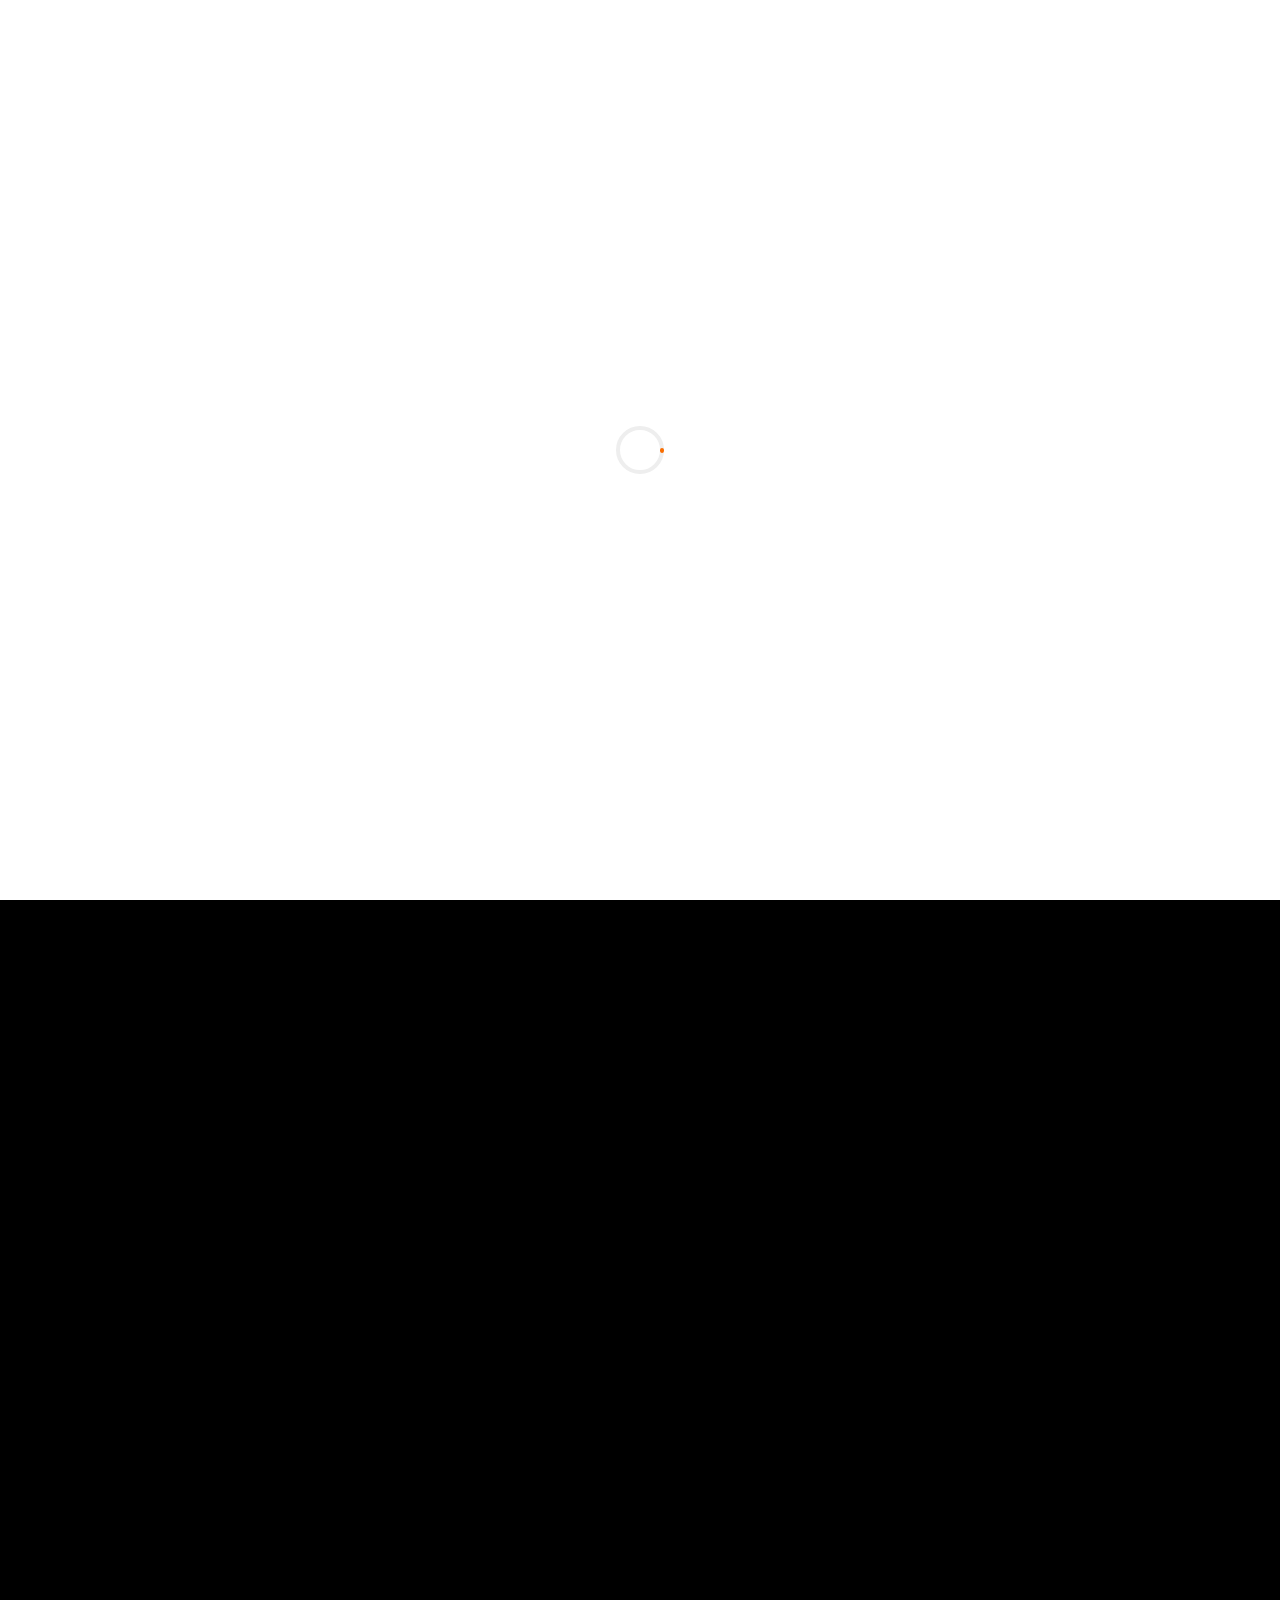
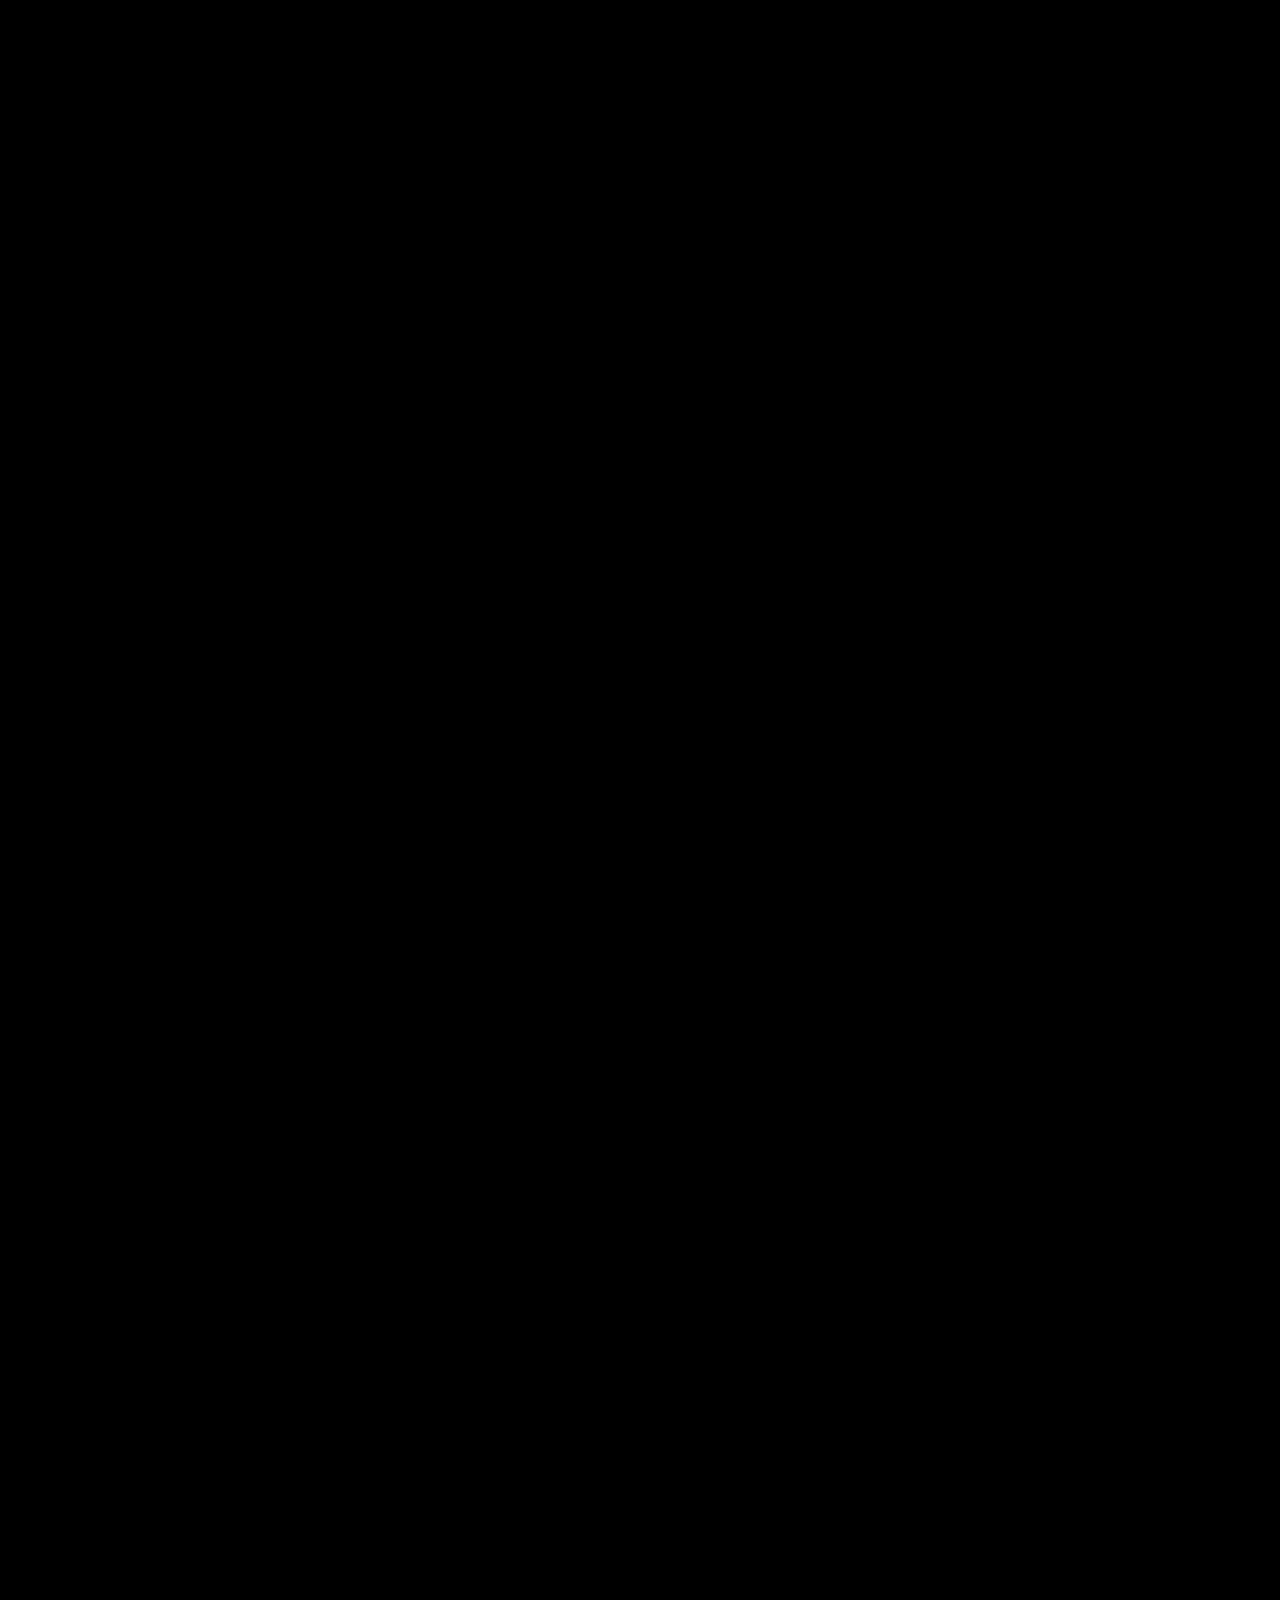
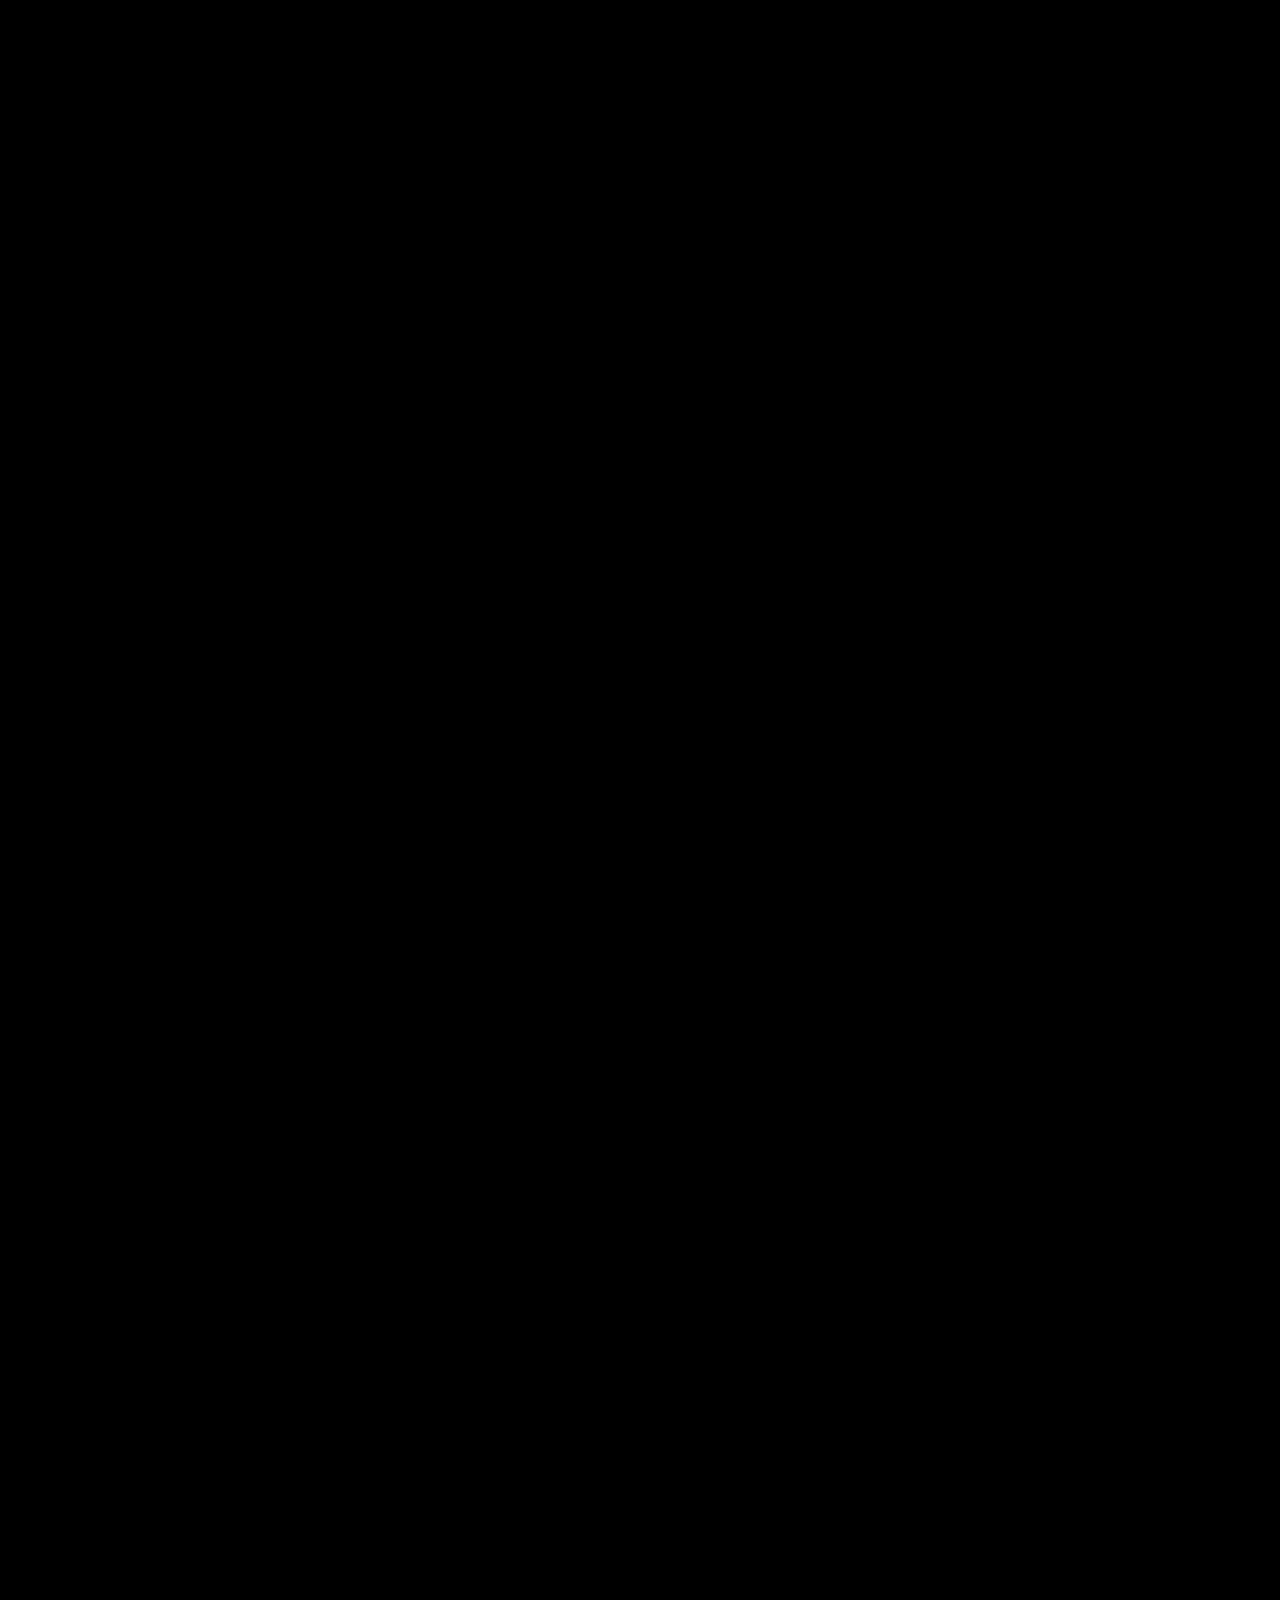
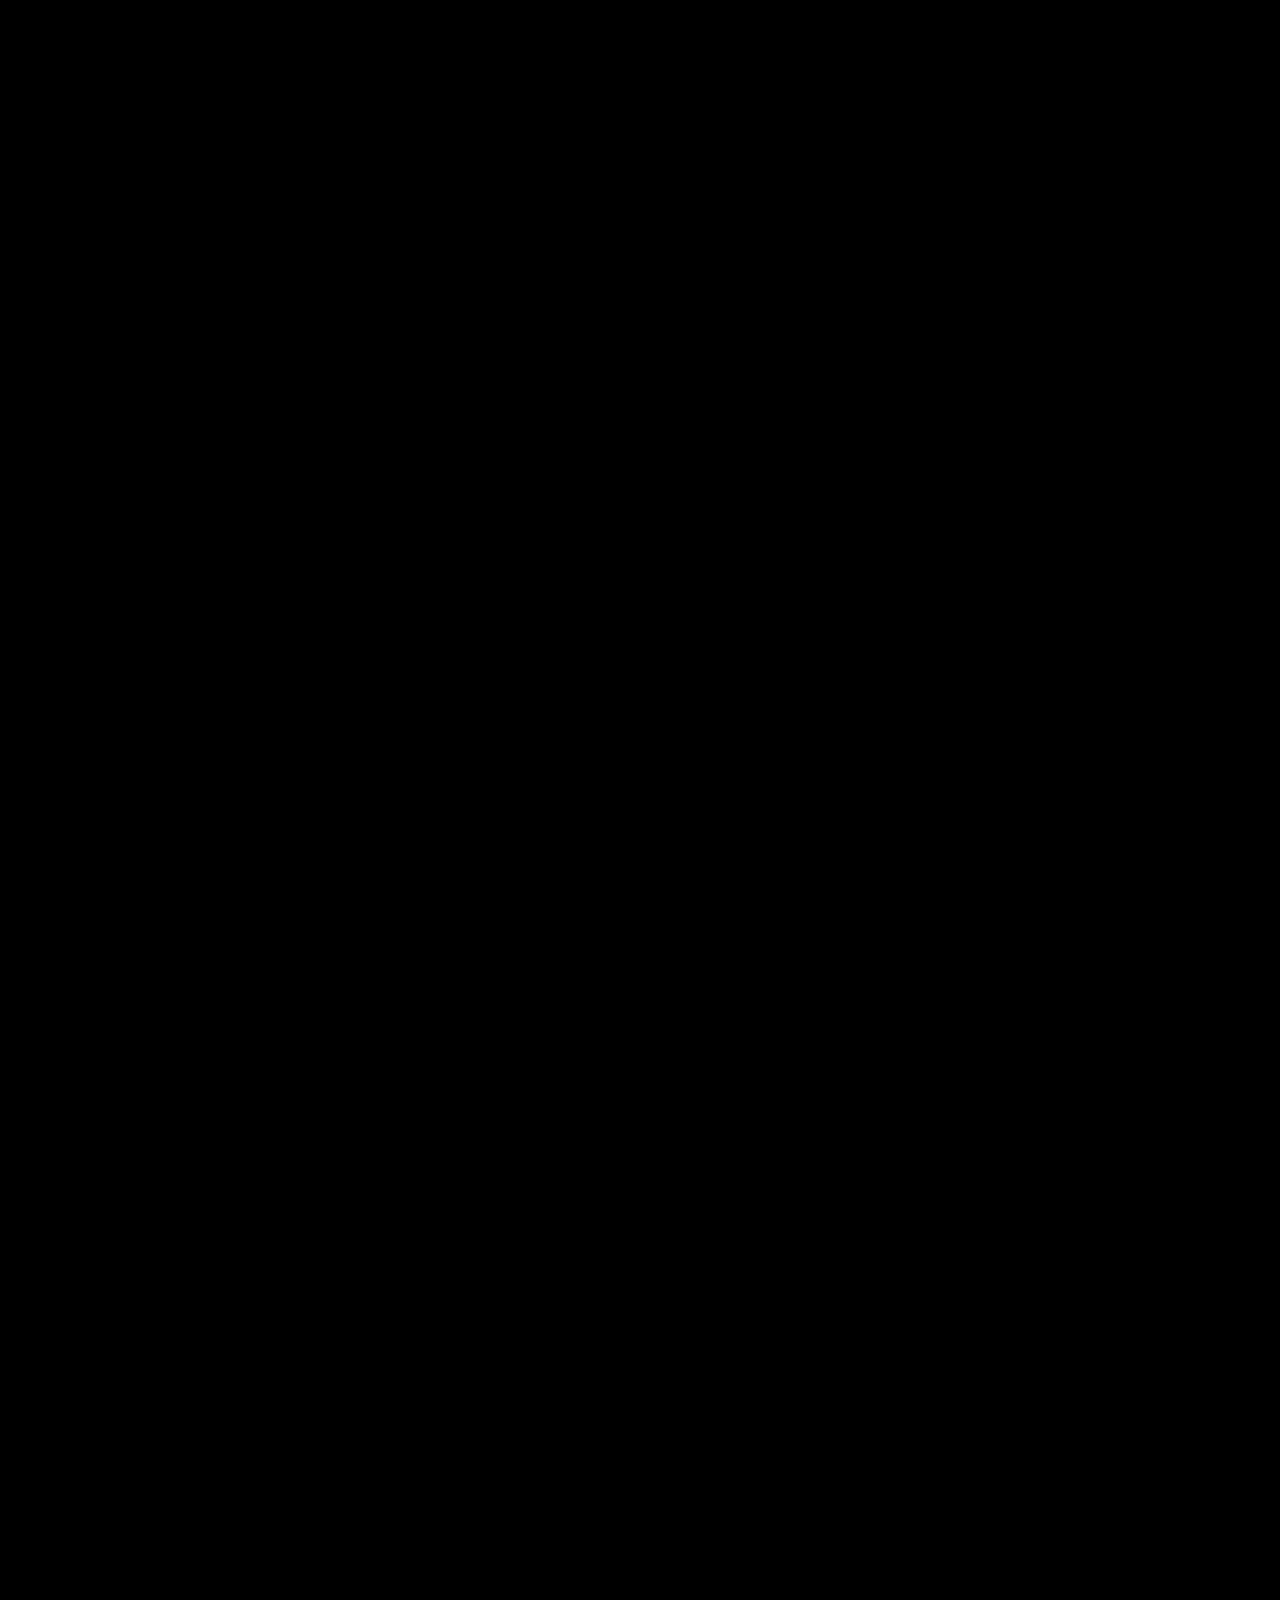
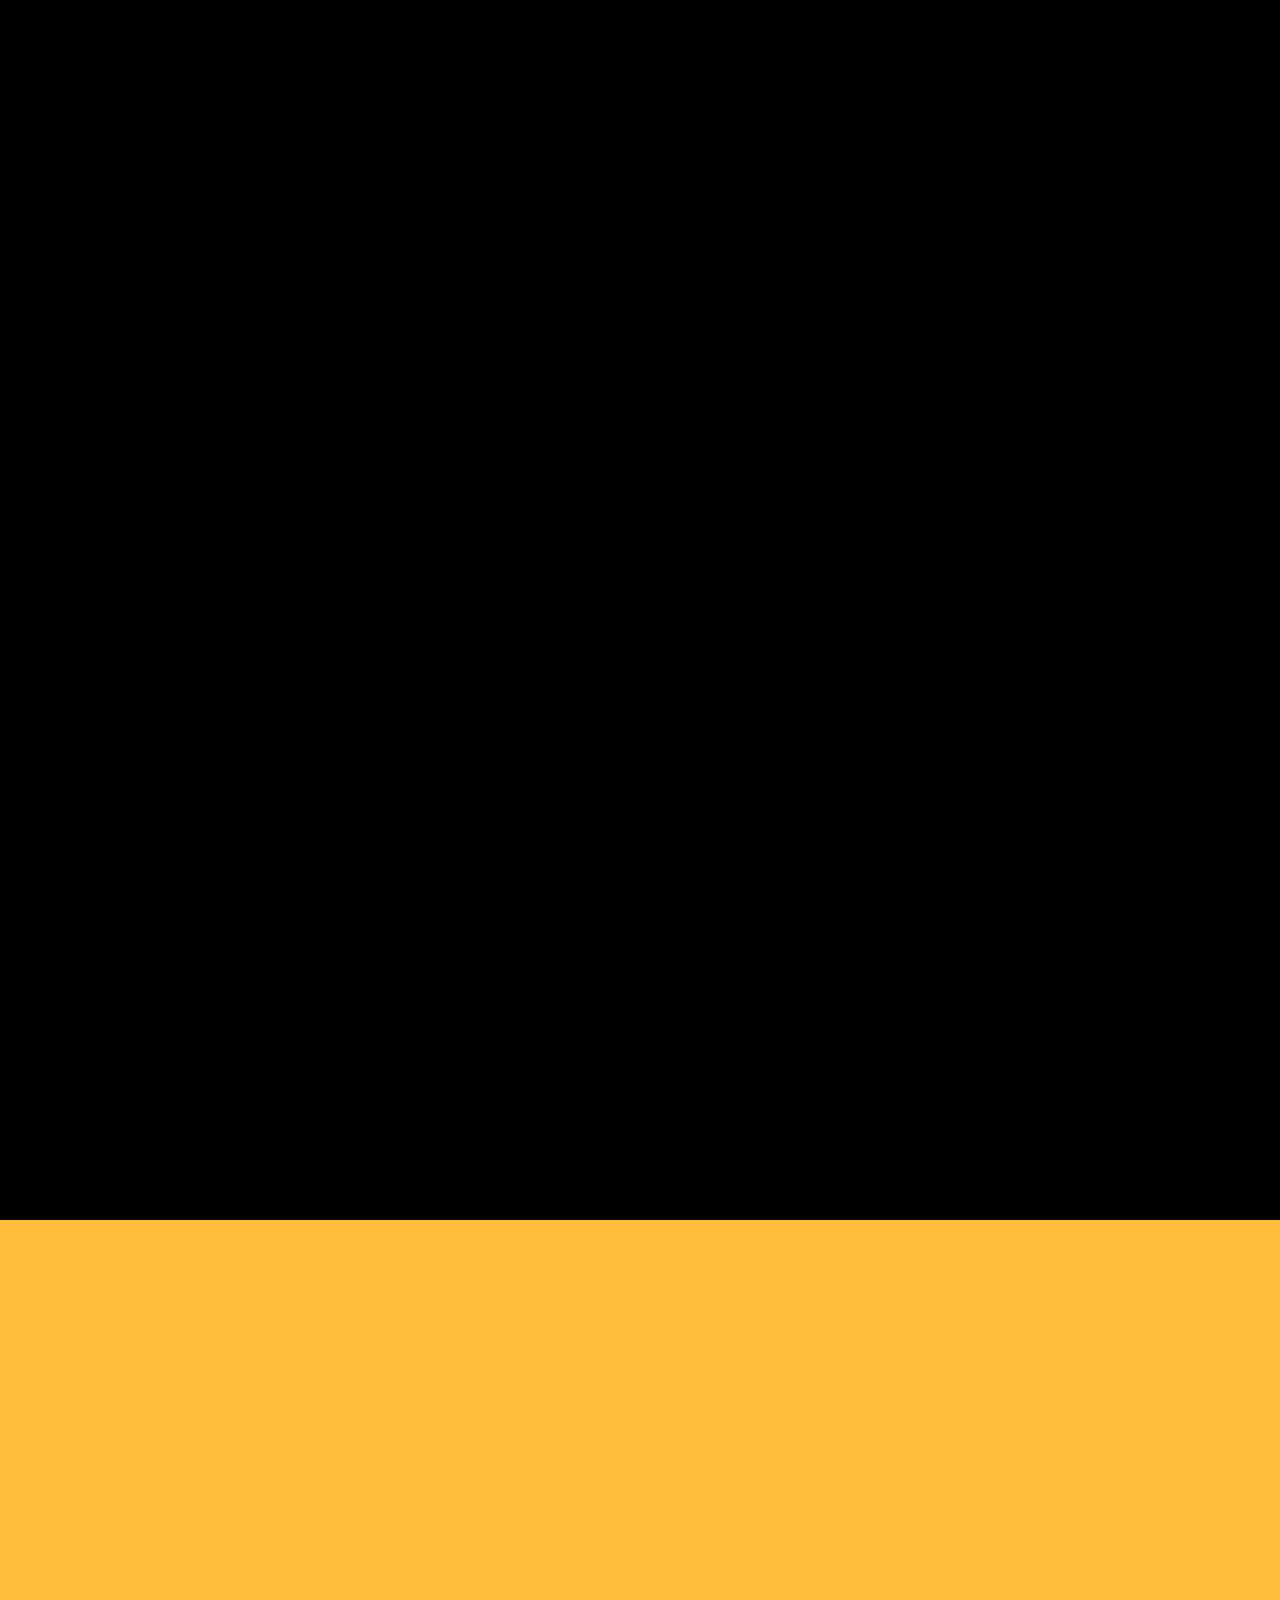
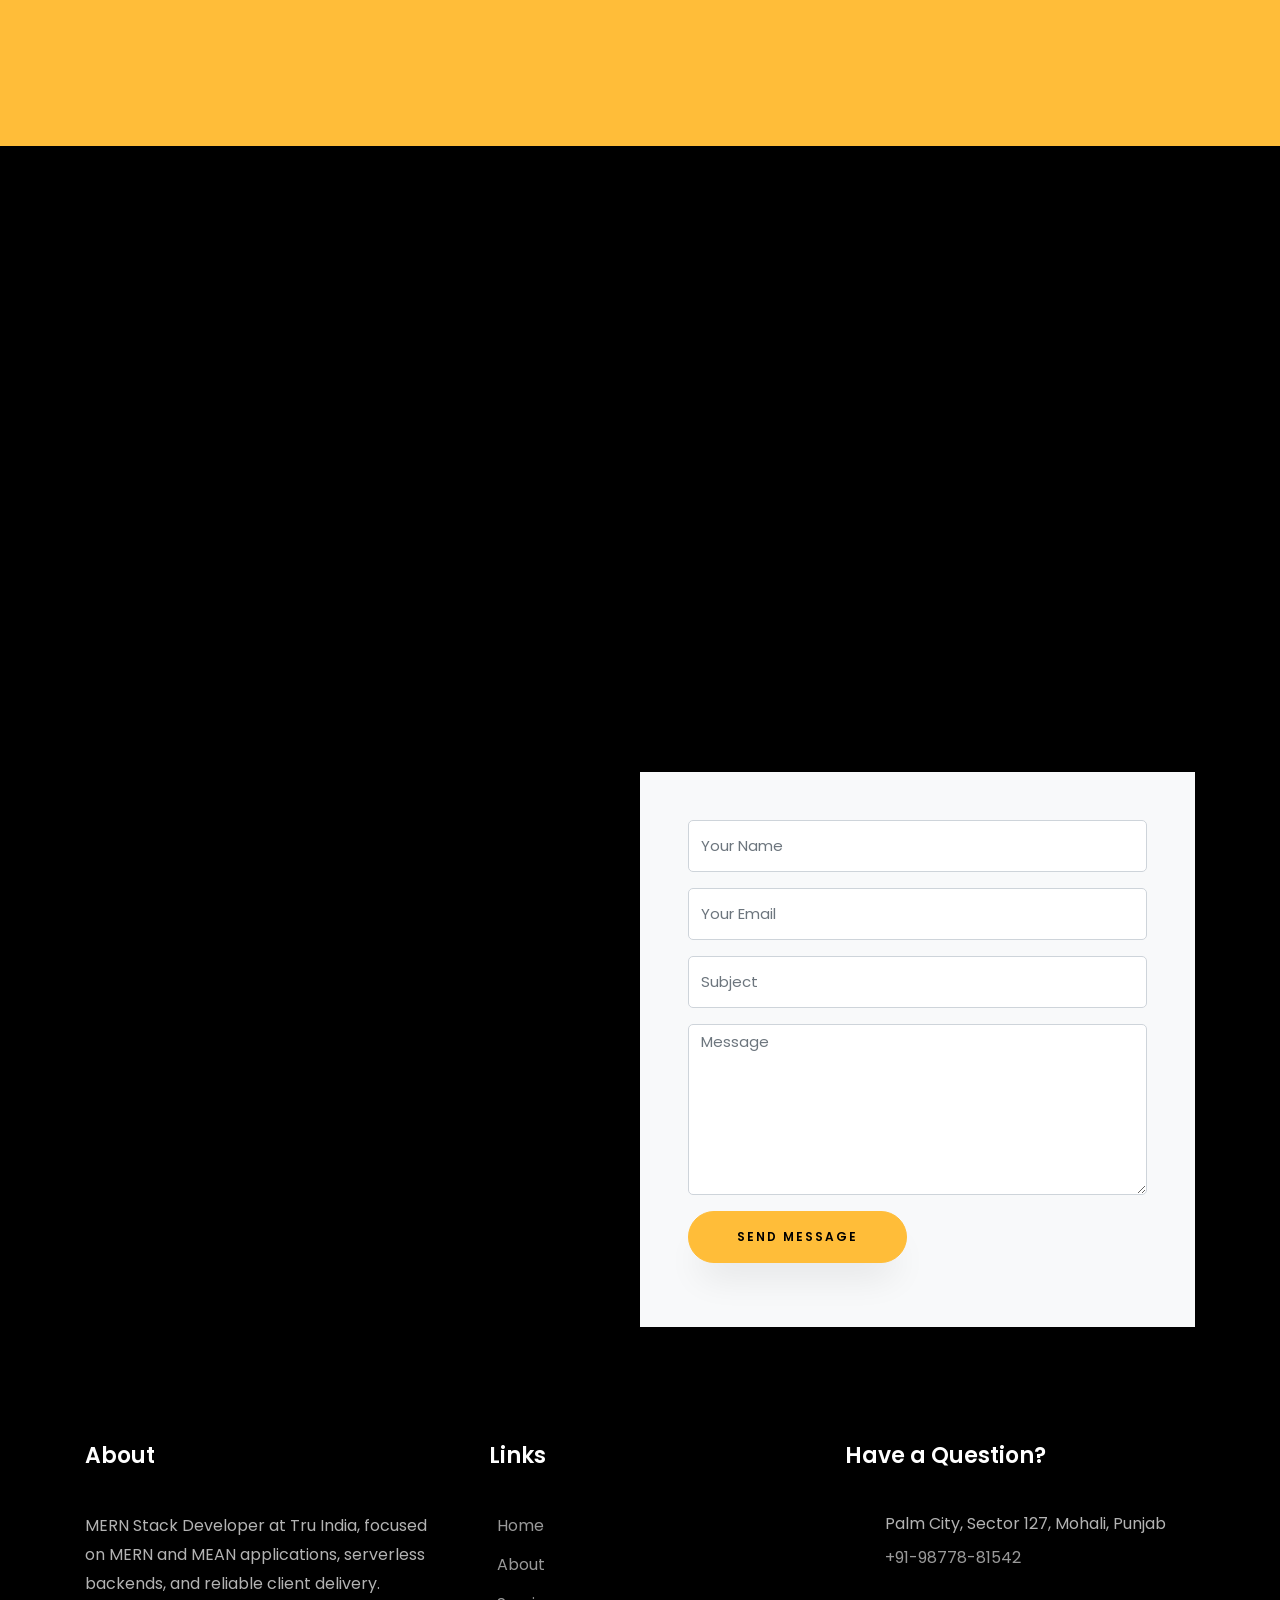
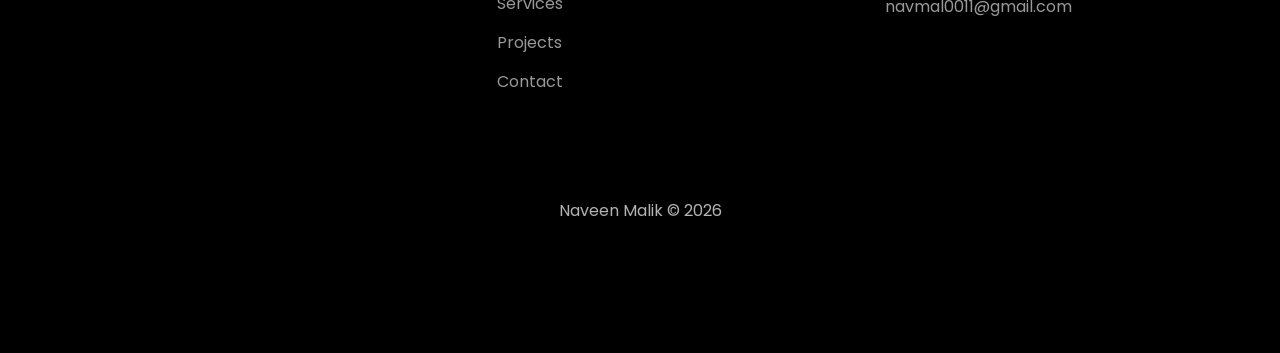
==== commit 02a6f09e: "Merge pull request #2 from NaveenMalik001/cursor/fix-hero-works-button-1066 Fix My Works hero button" ====
--- a/index.html
+++ b/index.html
@@ -1,272 +1,652 @@
 <!DOCTYPE html>
 <html lang="en">
   <head>
+    <title>Naveen Malik | Full-Stack Developer</title>
     <meta charset="utf-8">
-    <meta name="viewport" content="width=device-width, initial-scale=1">
-    <title>Naveen Malik — Full-Stack Developer</title>
-    <meta name="description" content="Single-page portfolio of Naveen Malik, MERN Stack Developer at Tru India. React, Node.js, MongoDB, and serverless products.">
+    <meta name="viewport" content="width=device-width, initial-scale=1, shrink-to-fit=no">
+    <meta name="description" content="Naveen Malik is a Full-Stack Developer in Mohali, Punjab, specializing in MERN and MEAN stacks, serverless backends, and scalable web applications.">
     <meta name="author" content="Naveen Malik">
-    <meta name="theme-color" content="#0b0c0a">
-    <link rel="preconnect" href="https://fonts.googleapis.com">
-    <link rel="preconnect" href="https://fonts.gstatic.com" crossorigin>
-    <link href="https://fonts.googleapis.com/css2?family=Fraunces:ital,opsz,wght@0,9..144,500;0,9..144,600;1,9..144,400;1,9..144,500&family=Plus+Jakarta+Sans:wght@400;500;600;700&display=swap" rel="stylesheet">
-    <link rel="stylesheet" href="css/site.css">
+    
+    <link href="https://fonts.googleapis.com/css?family=Poppins:100,200,300,400,500,600,700,800,900" rel="stylesheet">
+
+    <link rel="stylesheet" href="css/open-iconic-bootstrap.min.css">
+    <link rel="stylesheet" href="css/animate.css">
+    
+    <link rel="stylesheet" href="css/owl.carousel.min.css">
+    <link rel="stylesheet" href="css/owl.theme.default.min.css">
+    <link rel="stylesheet" href="css/magnific-popup.css">
+
+    <link rel="stylesheet" href="css/aos.css">
+
+    <link rel="stylesheet" href="css/ionicons.min.css">
+    
+    <link rel="stylesheet" href="css/flaticon.css">
+    <link rel="stylesheet" href="css/icomoon.css">
+    <link rel="stylesheet" href="css/style.css">
   </head>
-  <body>
-    <a class="skip-link" href="#main">Skip to content</a>
-    <div class="scroll-progress" aria-hidden="true"><span></span></div>
-
-    <header class="site-header" id="top">
-      <div class="wrap header-inner">
-        <a class="logo" href="#top">
-          <svg viewBox="0 0 36 36" aria-hidden="true"><rect width="36" height="36" rx="10"/><text x="18" y="23" text-anchor="middle">NM</text></svg>
-          Naveen Malik
-        </a>
-        <button class="nav-toggle" type="button" aria-expanded="false" aria-controls="site-nav" aria-label="Open menu">
-          <span></span><span></span>
-        </button>
-        <nav class="site-nav" id="site-nav">
-          <a href="#work">Work</a>
-          <a href="#projects">Projects</a>
-          <a href="#about">About</a>
-          <a href="#contact">Contact</a>
-          <a class="nav-cv" href="files/Naveen_Malik_Resume.pdf" download>CV</a>
-        </nav>
+  <body data-spy="scroll" data-target=".site-navbar-target" data-offset="300">
+	  
+	  
+    <nav class="navbar navbar-expand-lg navbar-dark ftco_navbar ftco-navbar-light site-navbar-target" id="ftco-navbar">
+	    <div class="container">
+	      <a class="navbar-brand" href="index.html">Naveen</a>
+	      <button class="navbar-toggler js-fh5co-nav-toggle fh5co-nav-toggle" type="button" data-toggle="collapse" data-target="#ftco-nav" aria-controls="ftco-nav" aria-expanded="false" aria-label="Toggle navigation">
+	        <span class="oi oi-menu"></span> Menu
+	      </button>
+
+	      <div class="collapse navbar-collapse" id="ftco-nav">
+	        <ul class="navbar-nav nav ml-auto">
+	          <li class="nav-item"><a href="#home-section" class="nav-link"><span>Home</span></a></li>
+	          <li class="nav-item"><a href="#about-section" class="nav-link"><span>About</span></a></li>
+	          <li class="nav-item"><a href="#resume-section" class="nav-link"><span>Resume</span></a></li>
+	          <li class="nav-item"><a href="#services-section" class="nav-link"><span>Services</span></a></li>
+	          <li class="nav-item"><a href="#skills-section" class="nav-link"><span>Skills</span></a></li>
+	          <li class="nav-item"><a href="#projects-section" class="nav-link"><span>Projects</span></a></li>
+	          <li class="nav-item"><a href="#contact-section" class="nav-link"><span>Contact</span></a></li>
+	        </ul>
+	      </div>
+	    </div>
+	  </nav>
+	  <section id="home-section" class="hero">
+		  <div class="home-slider  owl-carousel">
+	      <div class="slider-item ">
+	      	<div class="overlay"></div>
+	        <div class="container">
+	          <div class="row d-md-flex no-gutters slider-text align-items-end justify-content-end" data-scrollax-parent="true">
+		          <div class="one-forth d-flex  align-items-center ftco-animate" data-scrollax=" properties: { translateY: '70%' }">
+		          	<div class="text">
+		          		<span class="subheading">Hello!</span>
+			            <h1 class="mb-4 mt-3">I'm <span>Naveen Malik</span></h1>
+			            <h2 class="mb-4">A JavaScript Full-Stack Developer</h2>
+			            <p><a href="#contact-section" class="btn btn-primary py-3 px-4">Hire me</a> <a href="#projects-section" class="btn btn-white btn-outline-white py-3 px-4">My works</a></p>
+		            </div>
+		          </div>
+	        	</div>
+	        </div>
+	      </div>
+	    </div>
+    </section>
+
+    <section class="ftco-about img ftco-section ftco-no-pb" id="about-section">
+    	<div class="container">
+    		<div class="row d-flex">
+    			<div class="col-md-12 col-lg-8 pl-lg-5 pb-5">
+    				<div class="row justify-content-start pb-3">
+		          <div class="col-md-12 heading-section ftco-animate">
+		          	<h1 class="big">About</h1>
+		            <h2 class="mb-4">About Me</h2>
+		            <p class="about-bio">With 5+ years of full-stack development experience, I bring specialized expertise in the MERN (MongoDB, Express.js, React, Node.js) and MEAN (MongoDB, Express.js, Angular, Node.js) stacks. Currently a MERN Stack Developer at Tru India, I build scalable, robust, and high-performance web applications across front-end and back-end.</p>
+		            <ul class="about-info mt-4 px-md-0 px-2">
+		            	<li class="d-flex"><span>Name:</span> <span>Naveen Malik</span></li>
+		            	<li class="d-flex"><span>Date of birth:</span> <span>April 01, 1999</span></li>
+		            	<li class="d-flex"><span>Address:</span> <span>Palm City, Sector 127, Mohali, Punjab</span></li>
+		            	<li class="d-flex"><span>Zip code:</span> <span>140301</span></li>
+		            	<li class="d-flex"><span>Email:</span> <span><a href="mailto:navmal0011@gmail.com">navmal0011@gmail.com</a></span></li>
+		            	<li class="d-flex"><span>Phone:</span> <span><a href="tel:+919877881542">+91-98778-81542</a></span></li>
+		            	<li class="d-flex"><span>GitHub:</span> <span><a href="https://github.com/NaveenMalik001" target="_blank" rel="noopener">NaveenMalik001</a></span></li>
+		            	<li class="d-flex"><span>LinkedIn:</span> <span><a href="https://www.linkedin.com/in/naveen-malik-583647228" target="_blank" rel="noopener">Naveen Malik</a></span></li>
+		            </ul>
+		          </div>
+		        </div>
+	          <div class="counter-wrap ftco-animate d-flex mt-md-3">
+              <div class="text">
+              	<p class="mb-4">
+	                <span class="number" data-number="5">0</span>
+	                <span>Years of experience</span>
+                </p>
+                <p><a href="files/Naveen_Malik_Resume.pdf" class="btn btn-primary py-3 px-3" download>Download CV</a></p>
+              </div>
+	          </div>
+	        </div>
+        </div>
+    	</div>
+    </section>
+
+    <section class="ftco-section ftco-no-pb" id="resume-section">
+    	<div class="container">
+    		<div class="row justify-content-center pb-5">
+          <div class="col-md-10 heading-section text-center ftco-animate">
+          	<h1 class="big big-2">Resume</h1>
+            <h2 class="mb-4">Resume</h2>
+            <p>Currently a MERN Stack Developer at Tru India, with prior experience leading MERN and MEAN products, client delivery, and small engineering teams.</p>
+          </div>
+        </div>
+    		<div class="row">
+    			<div class="col-md-6">
+    				<div class="resume-wrap ftco-animate">
+    					<span class="date">May 18, 2026 — Present</span>
+    					<h2>MERN Stack Developer</h2>
+    					<span class="position">Tru India, Mohali</span>
+    					<ul class="mt-4">
+    						<li>Building and maintaining scalable web applications with MongoDB, Express.js, React, and Node.js.</li>
+    						<li>Collaborating with clients and cross-functional teams to design, develop, and ship production features.</li>
+    					</ul>
+    				</div>
+    				<div class="resume-wrap ftco-animate">
+    					<span class="date">Dec 2024 — Mar 2026</span>
+    					<h2>Full-Stack Developer (MERN)</h2>
+    					<span class="position">Matrix Marketers, Mohali</span>
+    					<ul class="mt-4">
+    						<li>Built and maintained high-quality, scalable web applications on the MERN stack.</li>
+    						<li>Integrated third-party services including game providers for betting platforms, Customer.io, Close.io, and QuickBooks.</li>
+    						<li>Served as Tech Lead, driving collaboration, code quality, and delivery through agile methodologies.</li>
+    					</ul>
+    				</div>
+    				<div class="resume-wrap ftco-animate">
+    					<span class="date">Jan 2022 — Nov 2024</span>
+    					<h2>Full-Stack Developer</h2>
+    					<span class="position">Clerisy Solutions Pvt. Ltd., Mohali</span>
+    					<ul class="mt-4">
+    						<li>Developed and maintained production web applications with the MEAN stack.</li>
+    						<li>Introduced Vue.js into existing projects and adapted to new technical requirements.</li>
+    						<li>Led full-stack MERN and MEAN deliveries, managing client requirements, updates, and timelines.</li>
+    						<li>Led a team of 5 developers, reviewing quality and shipping through agile practices.</li>
+    					</ul>
+    				</div>
+    				<div class="resume-wrap ftco-animate">
+    					<span class="date">Jan 2021 — Jan 2022</span>
+    					<h2>Full-Stack Developer</h2>
+    					<span class="position">Softuvo Solutions Pvt. Ltd., Mohali</span>
+    					<ul class="mt-4">
+    						<li>Delivered full-stack features across MERN and MEAN projects based on client requirements.</li>
+    						<li>Collaborated with cross-functional teams to improve application functionality and user experience.</li>
+    					</ul>
+    				</div>
+    			</div>
+
+    			<div class="col-md-6">
+    				<div class="resume-wrap ftco-animate">
+    					<span class="date">B.Tech</span>
+    					<h2>Computer Science and Engineering</h2>
+    					<span class="position">Chandigarh Group of Colleges (CGC), Landran</span>
+    					<p class="mt-4">Bachelor of Technology in Computer Science and Engineering, Mohali, Punjab.</p>
+    				</div>
+    				<div class="resume-wrap ftco-animate">
+    					<span class="date">Class 12</span>
+    					<h2>Senior Secondary Education</h2>
+    					<span class="position">Government Model Sr. Sec. School, Sector 33, Chandigarh</span>
+    				</div>
+    				<div class="resume-wrap ftco-animate">
+    					<span class="date">Class 10</span>
+    					<h2>Secondary Education</h2>
+    					<span class="position">Army Public School, Chandimandir, Haryana</span>
+    				</div>
+    			</div>
+    		</div>
+    		<div class="row justify-content-center mt-5">
+    			<div class="col-md-6 text-center ftco-animate">
+    				<p><a href="files/Naveen_Malik_Resume.pdf" class="btn btn-primary py-4 px-5" download>Download CV</a></p>
+    			</div>
+    		</div>
+    	</div>
+    </section>
+
+    <section class="ftco-section" id="services-section">
+    	<div class="container">
+    		<div class="row justify-content-center py-5 mt-5">
+          <div class="col-md-12 heading-section text-center ftco-animate">
+          	<h1 class="big big-2">Services</h1>
+            <h2 class="mb-4">What I Do</h2>
+          </div>
+        </div>
+    		<div class="row">
+					<div class="col-md-4 text-center d-flex ftco-animate">
+						<div class="services-1">
+							<div class="desc">
+								<h3 class="mb-5">MERN &amp; MEAN Apps</h3>
+							</div>
+						</div>
+					</div>
+					<div class="col-md-4 text-center d-flex ftco-animate">
+						<div class="services-1">
+							<div class="desc">
+								<h3 class="mb-5">API Development</h3>
+							</div>
+						</div>
+					</div>
+					<div class="col-md-4 text-center d-flex ftco-animate">
+						<div class="services-1">
+							<div class="desc">
+								<h3 class="mb-5">Serverless Backends</h3>
+							</div>
+						</div>
+					</div>
+					<div class="col-md-4 text-center d-flex ftco-animate">
+						<div class="services-1">
+							<div class="desc">
+								<h3 class="mb-5">UI Engineering</h3>
+							</div>
+						</div>
+					</div>
+					<div class="col-md-4 text-center d-flex ftco-animate">
+						<div class="services-1">
+							<div class="desc">
+								<h3 class="mb-5">Third-Party Integrations</h3>
+							</div>
+						</div>
+					</div>
+					<div class="col-md-4 text-center d-flex ftco-animate">
+						<div class="services-1">
+							<div class="desc">
+								<h3 class="mb-5">Database Design</h3>
+							</div>
+						</div>
+					</div>
+					<div class="col-md-4 text-center d-flex ftco-animate">
+						<div class="services-1">
+							<div class="desc">
+								<h3 class="mb-5">Cloud Deployment</h3>
+							</div>
+						</div>
+					</div>
+					<div class="col-md-4 text-center d-flex ftco-animate">
+						<div class="services-1">
+							<div class="desc">
+								<h3 class="mb-5">Tech Leadership</h3>
+							</div>
+						</div>
+					</div>
+					<div class="col-md-4 text-center d-flex ftco-animate">
+						<div class="services-1">
+							<div class="desc">
+								<h3 class="mb-5">Performance &amp; Quality</h3>
+							</div>
+						</div>
+					</div>
+				</div>
+    	</div>
+    </section>
+
+		
+		<section class="ftco-section" id="skills-section">
+			<div class="container">
+				<div class="row justify-content-center pb-5">
+          <div class="col-md-12 heading-section text-center ftco-animate">
+          	<h1 class="big big-2">Skills</h1>
+            <h2 class="mb-4">My Skills</h2>
+          </div>
+        </div>
+				<div class="row">
+					<div class="col-md-6 animate-box">
+						<div class="progress-wrap ftco-animate">
+							<h3>JavaScript / TypeScript</h3>
+							<div class="progress">
+							 	<div class="progress-bar color-1" role="progressbar" aria-valuenow="95"
+							  	aria-valuemin="0" aria-valuemax="100" style="width:95%">
+							    <span>95%</span>
+							  	</div>
+							</div>
+						</div>
+					</div>
+					<div class="col-md-6 animate-box">
+						<div class="progress-wrap ftco-animate">
+							<h3>React.js / Next.js</h3>
+							<div class="progress">
+							 	<div class="progress-bar color-2" role="progressbar" aria-valuenow="92"
+							  	aria-valuemin="0" aria-valuemax="100" style="width:92%">
+							    <span>92%</span>
+							  	</div>
+							</div>
+						</div>
+					</div>
+					<div class="col-md-6 animate-box">
+						<div class="progress-wrap ftco-animate">
+							<h3>Node.js / Express</h3>
+							<div class="progress">
+							 	<div class="progress-bar color-3" role="progressbar" aria-valuenow="90"
+							  	aria-valuemin="0" aria-valuemax="100" style="width:90%">
+							    <span>90%</span>
+							  	</div>
+							</div>
+						</div>
+					</div>
+					<div class="col-md-6 animate-box">
+						<div class="progress-wrap ftco-animate">
+							<h3>MongoDB</h3>
+							<div class="progress">
+							 	<div class="progress-bar color-4" role="progressbar" aria-valuenow="88"
+							  	aria-valuemin="0" aria-valuemax="100" style="width:88%">
+							    <span>88%</span>
+							  	</div>
+							</div>
+						</div>
+					</div>
+					<div class="col-md-6 animate-box">
+						<div class="progress-wrap ftco-animate">
+							<h3>Angular / Vue.js</h3>
+							<div class="progress">
+							 	<div class="progress-bar color-5" role="progressbar" aria-valuenow="80"
+							  	aria-valuemin="0" aria-valuemax="100" style="width:80%">
+							    <span>80%</span>
+							  	</div>
+							</div>
+						</div>
+					</div>
+					<div class="col-md-6 animate-box">
+						<div class="progress-wrap ftco-animate">
+							<h3>AWS Lambda / GCP Functions</h3>
+							<div class="progress">
+							 	<div class="progress-bar color-6" role="progressbar" aria-valuenow="78"
+							  	aria-valuemin="0" aria-valuemax="100" style="width:78%">
+							    <span>78%</span>
+							  	</div>
+							</div>
+						</div>
+					</div>
+				</div>
+				<div class="row mt-4">
+					<div class="col-md-12 ftco-animate">
+						<h3 class="skill-group-title">Frontend</h3>
+						<div class="skill-tags">
+							<span>HTML</span><span>CSS</span><span>JavaScript</span><span>ReactJS</span><span>Angular</span><span>VueJS</span><span>Next.js</span><span>MUI</span><span>TailwindCSS</span><span>Redux Toolkit</span><span>RTK Query</span>
+						</div>
+						<h3 class="skill-group-title">Backend</h3>
+						<div class="skill-tags">
+							<span>Node.js</span><span>Express</span><span>LoopBack</span><span>Firebase Functions</span><span>Google Cloud Functions</span><span>AWS Lambda</span>
+						</div>
+						<h3 class="skill-group-title">Database</h3>
+						<div class="skill-tags">
+							<span>MongoDB</span><span>MySQL</span><span>PostgreSQL</span><span>DynamoDB</span>
+						</div>
+						<h3 class="skill-group-title">Tools &amp; platforms</h3>
+						<div class="skill-tags">
+							<span>Git</span><span>JIRA</span><span>Trello</span><span>Azure</span><span>AWS</span><span>Firebase</span><span>Google Analytics</span><span>C++</span><span>C</span><span>Python</span><span>PHP</span>
+						</div>
+					</div>
+				</div>
+			</div>
+		</section>
+ 
+
+    <section class="ftco-section ftco-project" id="projects-section">
+    	<div class="container">
+    		<div class="row justify-content-center pb-5">
+          <div class="col-md-12 heading-section text-center ftco-animate">
+          	<h1 class="big big-2">Projects</h1>
+            <h2 class="mb-4">Selected Projects</h2>
+          </div>
+        </div>
+    		<div class="row">
+    			<div class="col-md-4">
+    				<div class="project img ftco-animate d-flex justify-content-center align-items-center" style="background-image: url(images/project-4.jpg);">
+    					<div class="overlay"></div>
+	    				<div class="text text-center p-4">
+	    					<h3>Bridge18 (TMS)</h3>
+	    					<span>React, Node.js, MUI, GCP Functions</span>
+	    				</div>
+    				</div>
+  				</div>
+  				<div class="col-md-8">
+    				<div class="project img ftco-animate d-flex justify-content-center align-items-center" style="background-image: url(images/project-5.jpg);">
+    					<div class="overlay"></div>
+	    				<div class="text text-center p-4">
+	    					<h3>OPflow</h3>
+	    					<span>React, Node.js, AWS Lambda, MongoDB</span>
+	    				</div>
+    				</div>
+  				</div>
+
+    			<div class="col-md-8">
+    				<div class="project img ftco-animate d-flex justify-content-center align-items-center" style="background-image: url(images/project-1.jpg);">
+    					<div class="overlay"></div>
+	    				<div class="text text-center p-4">
+	    					<h3>JobTable</h3>
+	    					<span>React, Node.js, Stripe, QuickBooks</span>
+	    				</div>
+    				</div>
+    			</div>
+    			<div class="col-md-4">
+    				<div class="project img ftco-animate d-flex justify-content-center align-items-center" style="background-image: url(images/project-2.jpg);">
+    					<div class="overlay"></div>
+	    				<div class="text text-center p-4">
+	    					<h3>IBE Hotels</h3>
+	    					<span>Angular, Node.js</span>
+	    				</div>
+    				</div>
+    			</div>
+    		</div>
+
+    		<div class="row">
+    			<div class="col-md-6">
+    				<div class="resume-wrap ftco-animate">
+    					<h2>Bridge18 (TMS)</h2>
+    					<span class="position">React.js &amp; Node.js</span>
+    					<p class="mt-4">Transportation management platform. Primary client contact for requirements, updates, and timelines. Built with TypeScript, React, MUI, Redux Toolkit, and RTK Query. Backend on Google Cloud Functions with MongoDB in a microservices architecture.</p>
+    				</div>
+    			</div>
+    			<div class="col-md-6">
+    				<div class="resume-wrap ftco-animate">
+    					<h2>OPflow</h2>
+    					<span class="position">React.js &amp; Node.js</span>
+    					<p class="mt-4">Full-stack product using TypeScript, React, and MUI. Serverless backend on AWS Lambda with MongoDB for scalable storage, with a focus on performance and responsiveness.</p>
+    				</div>
+    			</div>
+    			<div class="col-md-6">
+    				<div class="resume-wrap ftco-animate">
+    					<h2>JobTable</h2>
+    					<span class="position">React.js &amp; Node.js</span>
+    					<p class="mt-4">Led full-stack delivery with React, Node.js, MongoDB, Stripe, QuickBooks, Customer.io, and Close.io. Managed client communications and shipped a microservices architecture with high code quality.</p>
+    				</div>
+    			</div>
+    			<div class="col-md-6">
+    				<div class="resume-wrap ftco-animate">
+    					<h2>More product work</h2>
+    					<span class="position">Mixed stacks</span>
+    					<ul class="mt-4">
+    						<li><strong>Infertalent</strong> — Job hunting and hiring portal (React.js)</li>
+    						<li><strong>Co-minded</strong> — Employee portal (Node.js, React.js)</li>
+    						<li><strong>Shadow Etterno</strong> — Servers, domains, and load balancing (React.js)</li>
+    						<li><strong>IBE Hotels</strong> — Multi-hotel internet booking engine (Angular, Node.js)</li>
+    						<li><strong>Luminello</strong> — Hospital app for patients and doctors (Node.js, CodeIgniter)</li>
+    					</ul>
+    				</div>
+    			</div>
+    		</div>
+    	</div>
+    </section>
+
+    <section class="ftco-section ftco-no-pt ftco-no-pb ftco-counter img" id="section-counter">
+    	<div class="container">
+				<div class="row d-md-flex align-items-center">
+          <div class="col-md d-flex justify-content-center counter-wrap ftco-animate">
+            <div class="block-18">
+              <div class="text">
+                <strong class="number" data-number="5">0</strong>
+                <span>Years Experience</span>
+              </div>
+            </div>
+          </div>
+          <div class="col-md d-flex justify-content-center counter-wrap ftco-animate">
+            <div class="block-18">
+              <div class="text">
+                <strong class="number" data-number="8">0</strong>
+                <span>Products Shipped</span>
+              </div>
+            </div>
+          </div>
+          <div class="col-md d-flex justify-content-center counter-wrap ftco-animate">
+            <div class="block-18">
+              <div class="text">
+                <strong class="number" data-number="4">0</strong>
+                <span>Companies</span>
+              </div>
+            </div>
+          </div>
+          <div class="col-md d-flex justify-content-center counter-wrap ftco-animate">
+            <div class="block-18">
+              <div class="text">
+                <strong class="number" data-number="5">0</strong>
+                <span>Developers Mentored</span>
+              </div>
+            </div>
+          </div>
+        </div>
       </div>
-    </header>
-
-    <main id="main">
-      <section class="hero band-dark" id="home">
-        <div class="hero-mesh" aria-hidden="true"></div>
-        <div class="wrap hero-inner">
-          <div class="hero-top">
-            <p>MERN Stack Developer · Tru India</p>
-            <p>Mohali, Punjab</p>
-          </div>
-          <h1>
-            Naveen
-            <em>Malik</em>
-          </h1>
-          <div class="hero-bottom">
-            <p>Five years of shipping JavaScript products — React on the surface, Node and serverless underneath — for teams that need them in production, not in a deck.</p>
-            <div class="hero-actions">
-              <a class="btn btn-light" href="#projects">View work</a>
-              <a class="btn btn-line" href="#contact">Start a conversation</a>
-            </div>
-          </div>
-        </div>
-        <div class="marquee" aria-hidden="true">
-          <div class="marquee-track">
-            <span>React</span><span>Node.js</span><span>TypeScript</span><span>MongoDB</span><span>Next.js</span><span>AWS Lambda</span><span>Angular</span><span>Vue</span><span>MUI</span><span>PostgreSQL</span>
-            <span>React</span><span>Node.js</span><span>TypeScript</span><span>MongoDB</span><span>Next.js</span><span>AWS Lambda</span><span>Angular</span><span>Vue</span><span>MUI</span><span>PostgreSQL</span>
-          </div>
-        </div>
-      </section>
-
-      <section class="section" id="work">
-        <div class="wrap">
-          <header class="section-head reveal">
-            <span>01 — Experience</span>
-            <h2>Work that shipped.</h2>
-          </header>
-          <ol class="work-list">
-            <li class="reveal">
-              <div class="work-when"><b>Now</b> May 18, 2026 — Present</div>
-              <div class="work-body">
-                <h3>MERN Stack Developer</h3>
-                <p class="org">Tru India, Mohali</p>
-                <ul>
-                  <li>Building and maintaining scalable web applications with MongoDB, Express.js, React, and Node.js.</li>
-                  <li>Collaborating with clients and cross-functional teams to design, develop, and ship production features.</li>
-                </ul>
-              </div>
-            </li>
-            <li class="reveal">
-              <div class="work-when">Dec 2024 — Mar 2026</div>
-              <div class="work-body">
-                <h3>Full-Stack Developer, MERN</h3>
-                <p class="org">Matrix Marketers, Mohali</p>
-                <ul>
-                  <li>Built and maintained high-quality, scalable web applications on the MERN stack.</li>
-                  <li>Integrated third-party services including game providers, Customer.io, Close.io, and QuickBooks.</li>
-                  <li>Served as Tech Lead, driving collaboration, code quality, and delivery through agile methodologies.</li>
-                </ul>
-              </div>
-            </li>
-            <li class="reveal">
-              <div class="work-when">Jan 2022 — Nov 2024</div>
-              <div class="work-body">
-                <h3>Full-Stack Developer</h3>
-                <p class="org">Clerisy Solutions Pvt. Ltd., Mohali</p>
-                <ul>
-                  <li>Developed and maintained production web applications with the MEAN stack.</li>
-                  <li>Introduced Vue.js into existing projects and adapted to new technical requirements.</li>
-                  <li>Led full-stack MERN and MEAN deliveries, managing client requirements, updates, and timelines.</li>
-                  <li>Led a team of 5 developers, reviewing quality and shipping through agile practices.</li>
-                </ul>
-              </div>
-            </li>
-            <li class="reveal">
-              <div class="work-when">Jan 2021 — Jan 2022</div>
-              <div class="work-body">
-                <h3>Full-Stack Developer</h3>
-                <p class="org">Softuvo Solutions Pvt. Ltd., Mohali</p>
-                <ul>
-                  <li>Delivered full-stack features across MERN and MEAN projects based on client requirements.</li>
-                  <li>Collaborated with cross-functional teams to improve application functionality and user experience.</li>
-                </ul>
-              </div>
-            </li>
-          </ol>
-        </div>
-      </section>
-
-      <section class="section section-alt" id="projects">
-        <div class="wrap">
-          <header class="section-head reveal">
-            <span>02 — Selected work</span>
-            <h2>Products, not mockups.</h2>
-          </header>
-          <div class="bento">
-            <article class="project featured reveal">
-              <div class="art art-a" aria-hidden="true"></div>
-              <div class="project-copy">
-                <p class="tag">TMS · Microservices</p>
-                <h3>Bridge18</h3>
-                <p>Transportation management platform. Primary client contact for requirements and timelines. TypeScript, React, MUI, Redux Toolkit, RTK Query, Google Cloud Functions, and MongoDB.</p>
-                <ul class="chips"><li>TypeScript</li><li>React</li><li>MUI</li><li>GCP Functions</li><li>MongoDB</li></ul>
-              </div>
-            </article>
-            <article class="project reveal">
-              <div class="art art-b" aria-hidden="true"></div>
-              <div class="project-copy">
-                <p class="tag">Serverless</p>
-                <h3>OPflow</h3>
-                <p>Full-stack product with TypeScript, React, and MUI. AWS Lambda and MongoDB, tuned for responsiveness.</p>
-                <ul class="chips"><li>React</li><li>AWS Lambda</li><li>MongoDB</li></ul>
-              </div>
-            </article>
-            <article class="project reveal">
-              <div class="art art-c" aria-hidden="true"></div>
-              <div class="project-copy">
-                <p class="tag">Integrations</p>
-                <h3>JobTable</h3>
-                <p>Led delivery with Stripe, QuickBooks, Customer.io, and Close.io in a microservices architecture.</p>
-                <ul class="chips"><li>Stripe</li><li>QuickBooks</li><li>Node.js</li></ul>
-              </div>
-            </article>
-            <article class="project reveal">
-              <div class="art art-d" aria-hidden="true"></div>
-              <div class="project-copy">
-                <p class="tag">Booking engine</p>
-                <h3>IBE Hotels</h3>
-                <p>Internet booking engine for multiple hotels, built with Angular and Node.js.</p>
-                <ul class="chips"><li>Angular</li><li>Node.js</li></ul>
-              </div>
-            </article>
-          </div>
-          <ul class="index-list reveal">
-            <li><strong>Infertalent</strong><span>Job hunting and hiring portal</span><em>React</em></li>
-            <li><strong>Co-minded</strong><span>Employee portal</span><em>Node.js, React</em></li>
-            <li><strong>Shadow Etterno</strong><span>Servers, domains, load balancing</span><em>React</em></li>
-            <li><strong>Luminello</strong><span>Hospital app for patients and doctors</span><em>Node.js, CodeIgniter</em></li>
-          </ul>
-        </div>
-      </section>
-
-      <section class="section" id="about">
-        <div class="wrap about-layout">
-          <header class="section-head reveal">
-            <span>03 — About</span>
-            <h2>Calm in the stack, precise in delivery.</h2>
-          </header>
-          <div class="about-grid reveal">
-            <div>
-              <p>I specialize in MERN and MEAN: MongoDB, Express, React or Angular, and Node.js. The work I like most sits between product and engineering — gathering requirements, shaping the architecture, and staying with it until it is live.</p>
-              <p>At Tru India I build production web applications on the MERN stack. Before that I led integrations at Matrix Marketers and ran full-stack delivery at Clerisy and Softuvo, including a team of five.</p>
-              <a class="text-link" href="files/Naveen_Malik_Resume.pdf" download>Download CV</a>
-            </div>
-            <dl class="facts">
-              <div><dt>Role</dt><dd>MERN Stack Developer, Tru India</dd></div>
-              <div><dt>Experience</dt><dd>5+ years</dd></div>
-              <div><dt>Location</dt><dd>Palm City, Sector 127, Mohali</dd></div>
-              <div><dt>Email</dt><dd><a href="mailto:navmal0011@gmail.com">navmal0011@gmail.com</a></dd></div>
-              <div><dt>Phone</dt><dd><a href="tel:+919877881542">+91-98778-81542</a></dd></div>
-              <div><dt>GitHub</dt><dd><a href="https://github.com/NaveenMalik001" target="_blank" rel="noopener">NaveenMalik001</a></dd></div>
-              <div><dt>LinkedIn</dt><dd><a href="https://www.linkedin.com/in/naveen-malik-583647228" target="_blank" rel="noopener">Naveen Malik</a></dd></div>
-            </dl>
-          </div>
-          <div class="edu reveal">
-            <article>
-              <span>B.Tech CSE</span>
-              <strong>Chandigarh Group of Colleges, Landran</strong>
-            </article>
-            <article>
-              <span>Class 12</span>
-              <strong>Government Model Sr. Sec. School, Chandigarh</strong>
-            </article>
-            <article>
-              <span>Class 10</span>
-              <strong>Army Public School, Chandimandir</strong>
-            </article>
-          </div>
-          <div class="skill-band reveal">
-            <article>
-              <h3>Frontend</h3>
-              <p>HTML, CSS, JavaScript, React, Angular, Vue, Next.js, MUI, Tailwind CSS, Redux Toolkit, RTK Query</p>
-            </article>
-            <article>
-              <h3>Backend</h3>
-              <p>Node.js, Express, LoopBack, Firebase Functions, Google Cloud Functions, AWS Lambda</p>
-            </article>
-            <article>
-              <h3>Data</h3>
-              <p>MongoDB, MySQL, PostgreSQL, DynamoDB</p>
-            </article>
-            <article>
-              <h3>Platforms</h3>
-              <p>Git, JIRA, Trello, Azure, AWS, Firebase, Google Analytics, C++, Python, PHP</p>
-            </article>
-          </div>
-        </div>
-      </section>
-
-      <section class="section band-dark contact-band" id="contact">
-        <div class="wrap">
-          <header class="section-head reveal">
-            <span>04 — Contact</span>
-            <h2>Let’s make the next one.</h2>
-          </header>
-          <div class="contact-grid">
-            <div class="reveal">
-              <p>Open to collaborations on MERN, MEAN, and serverless products. Write with a problem, a timeline, or both.</p>
-              <ul class="contact-lines">
-                <li><a href="mailto:navmal0011@gmail.com">navmal0011@gmail.com</a></li>
-                <li><a href="tel:+919877881542">+91-98778-81542</a></li>
-                <li>Palm City, Sector 127, Mohali, Punjab</li>
-              </ul>
-            </div>
-            <form class="contact-form reveal" action="https://formsubmit.co/navmal0011@gmail.com" method="POST">
+    </section>
+
+    <section class="ftco-section ftco-hireme img margin-top" style="background-image: url(images/bg_1.jpg)">
+			<div class="container">
+				<div class="row justify-content-center">
+					<div class="col-md-7 ftco-animate text-center">
+						<h2>Let's <span>build</span> something together</h2>
+						<p>MERN Stack Developer at Tru India. Open to collaborations on MERN, MEAN, and serverless products.</p>
+						<p class="mb-0"><a href="#contact-section" class="btn btn-primary py-3 px-5">Hire me</a></p>
+					</div>
+				</div>
+			</div>
+		</section>
+
+    <section class="ftco-section contact-section ftco-no-pb" id="contact-section">
+      <div class="container">
+      	<div class="row justify-content-center mb-5 pb-3">
+          <div class="col-md-7 heading-section text-center ftco-animate">
+            <h1 class="big big-2">Contact</h1>
+            <h2 class="mb-4">Contact Me</h2>
+          </div>
+        </div>
+
+        <div class="row d-flex contact-info mb-5">
+          <div class="col-md-6 col-lg-3 d-flex ftco-animate">
+          	<div class="align-self-stretch box p-4 text-center">
+          		<div class="icon d-flex align-items-center justify-content-center">
+          			<span class="icon-map-signs"></span>
+          		</div>
+          		<h3 class="mb-4">Address</h3>
+	            <p>Palm City, Sector 127, Mohali, Punjab</p>
+	          </div>
+          </div>
+          <div class="col-md-6 col-lg-3 d-flex ftco-animate">
+          	<div class="align-self-stretch box p-4 text-center">
+          		<div class="icon d-flex align-items-center justify-content-center">
+          			<span class="icon-phone2"></span>
+          		</div>
+          		<h3 class="mb-4">Contact Number</h3>
+	            <p><a href="tel:+919877881542">+91-98778-81542</a></p>
+	          </div>
+          </div>
+          <div class="col-md-6 col-lg-3 d-flex ftco-animate">
+          	<div class="align-self-stretch box p-4 text-center">
+          		<div class="icon d-flex align-items-center justify-content-center">
+          			<span class="icon-paper-plane"></span>
+          		</div>
+          		<h3 class="mb-4">Email Address</h3>
+	            <p><a href="mailto:navmal0011@gmail.com">navmal0011@gmail.com</a></p>
+	          </div>
+          </div>
+          <div class="col-md-6 col-lg-3 d-flex ftco-animate">
+          	<div class="align-self-stretch box p-4 text-center">
+          		<div class="icon d-flex align-items-center justify-content-center">
+          			<span class="icon-globe"></span>
+          		</div>
+          		<h3 class="mb-4">Profiles</h3>
+	            <p><a href="https://github.com/NaveenMalik001" target="_blank" rel="noopener">GitHub</a> · <a href="https://www.linkedin.com/in/naveen-malik-583647228" target="_blank" rel="noopener">LinkedIn</a></p>
+	          </div>
+          </div>
+        </div>
+
+        <div class="row no-gutters block-9">
+          <div class="col-md-6 order-md-last d-flex">
+            <form action="https://formsubmit.co/navmal0011@gmail.com" method="POST" class="bg-light p-4 p-md-5 contact-form">
               <input type="hidden" name="_subject" value="Portfolio contact from naveenmalik001.github.io">
               <input type="hidden" name="_captcha" value="false">
               <input type="hidden" name="_template" value="table">
-              <label>Name <input type="text" name="name" autocomplete="name" required></label>
-              <label>Email <input type="email" name="email" autocomplete="email" required></label>
-              <label>Subject <input type="text" name="subject" required></label>
-              <label>Message <textarea name="message" rows="5" required></textarea></label>
-              <button class="btn btn-light" type="submit">Send message</button>
+              <div class="form-group">
+                <input type="text" name="name" class="form-control" placeholder="Your Name" required>
+              </div>
+              <div class="form-group">
+                <input type="email" name="email" class="form-control" placeholder="Your Email" required>
+              </div>
+              <div class="form-group">
+                <input type="text" name="subject" class="form-control" placeholder="Subject" required>
+              </div>
+              <div class="form-group">
+                <textarea name="message" id="message" cols="30" rows="7" class="form-control" placeholder="Message" required></textarea>
+              </div>
+              <div class="form-group">
+                <input type="submit" value="Send Message" class="btn btn-primary py-3 px-5">
+              </div>
             </form>
-          </div>
-        </div>
-      </section>
-    </main>
-
-    <footer class="site-footer band-dark">
-      <div class="wrap footer-inner">
-        <p>© <span id="year"></span> Naveen Malik</p>
-        <p>Single-page portfolio · Mohali</p>
+          
+          </div>
+
+          <div class="col-md-6 d-flex">
+          	<div class="img" style="background-image: url(images/project-4.jpg);"></div>
+          </div>
+        </div>
+      </div>
+    </section>
+		
+
+    <footer class="ftco-footer ftco-section">
+      <div class="container">
+        <div class="row mb-5">
+          <div class="col-md">
+            <div class="ftco-footer-widget mb-4">
+              <h2 class="ftco-heading-2">About</h2>
+              <p>MERN Stack Developer at Tru India, focused on MERN and MEAN applications, serverless backends, and reliable client delivery.</p>
+              <ul class="ftco-footer-social list-unstyled float-md-left float-lft mt-5">
+                <li class="ftco-animate"><a href="https://github.com/NaveenMalik001" target="_blank" rel="noopener" aria-label="GitHub"><span class="icon-github"></span></a></li>
+                <li class="ftco-animate"><a href="https://www.linkedin.com/in/naveen-malik-583647228" target="_blank" rel="noopener" aria-label="LinkedIn"><span class="icon-linkedin"></span></a></li>
+                <li class="ftco-animate"><a href="mailto:navmal0011@gmail.com" aria-label="Email"><span class="icon-envelope"></span></a></li>
+              </ul>
+            </div>
+          </div>
+          <div class="col-md">
+            <div class="ftco-footer-widget mb-4 ml-md-4">
+              <h2 class="ftco-heading-2">Links</h2>
+              <ul class="list-unstyled">
+                <li><a href="#home-section"><span class="icon-long-arrow-right mr-2"></span>Home</a></li>
+                <li><a href="#about-section"><span class="icon-long-arrow-right mr-2"></span>About</a></li>
+                <li><a href="#services-section"><span class="icon-long-arrow-right mr-2"></span>Services</a></li>
+                <li><a href="#projects-section"><span class="icon-long-arrow-right mr-2"></span>Projects</a></li>
+                <li><a href="#contact-section"><span class="icon-long-arrow-right mr-2"></span>Contact</a></li>
+              </ul>
+            </div>
+          </div>
+          <div class="col-md">
+            <div class="ftco-footer-widget mb-4">
+            	<h2 class="ftco-heading-2">Have a Question?</h2>
+            	<div class="block-23 mb-3">
+	              <ul>
+	                <li><span class="icon icon-map-marker"></span><span class="text">Palm City, Sector 127, Mohali, Punjab</span></li>
+	                <li><a href="tel:+919877881542"><span class="icon icon-phone"></span><span class="text">+91-98778-81542</span></a></li>
+	                <li><a href="mailto:navmal0011@gmail.com"><span class="icon icon-envelope"></span><span class="text">navmal0011@gmail.com</span></a></li>
+	              </ul>
+	            </div>
+            </div>
+          </div>
+        </div>
+        <div class="row">
+          <div class="col-md-12 text-center">
+            <p>Naveen Malik &copy; <span id="copyright-year"></span></p>
+          </div>
+        </div>
       </div>
     </footer>
-    <script src="js/site.js"></script>
+    
+  
+
+  <!-- loader -->
+  <div id="ftco-loader" class="show fullscreen"><svg class="circular" width="48px" height="48px"><circle class="path-bg" cx="24" cy="24" r="22" fill="none" stroke-width="4" stroke="#eeeeee"/><circle class="path" cx="24" cy="24" r="22" fill="none" stroke-width="4" stroke-miterlimit="10" stroke="#F96D00"/></svg></div>
+
+
+  <script src="js/jquery.min.js"></script>
+  <script src="js/jquery-migrate-3.0.1.min.js"></script>
+  <script src="js/popper.min.js"></script>
+  <script src="js/bootstrap.min.js"></script>
+  <script src="js/jquery.easing.1.3.js"></script>
+  <script src="js/jquery.waypoints.min.js"></script>
+  <script src="js/jquery.stellar.min.js"></script>
+  <script src="js/owl.carousel.min.js"></script>
+  <script src="js/jquery.magnific-popup.min.js"></script>
+  <script src="js/aos.js"></script>
+  <script src="js/jquery.animateNumber.min.js"></script>
+  <script src="js/scrollax.min.js"></script>
+  
+  <script src="js/main.js"></script>
+  <script>
+    document.getElementById('copyright-year').textContent = new Date().getFullYear();
+  </script>
+    
   </body>
 </html>
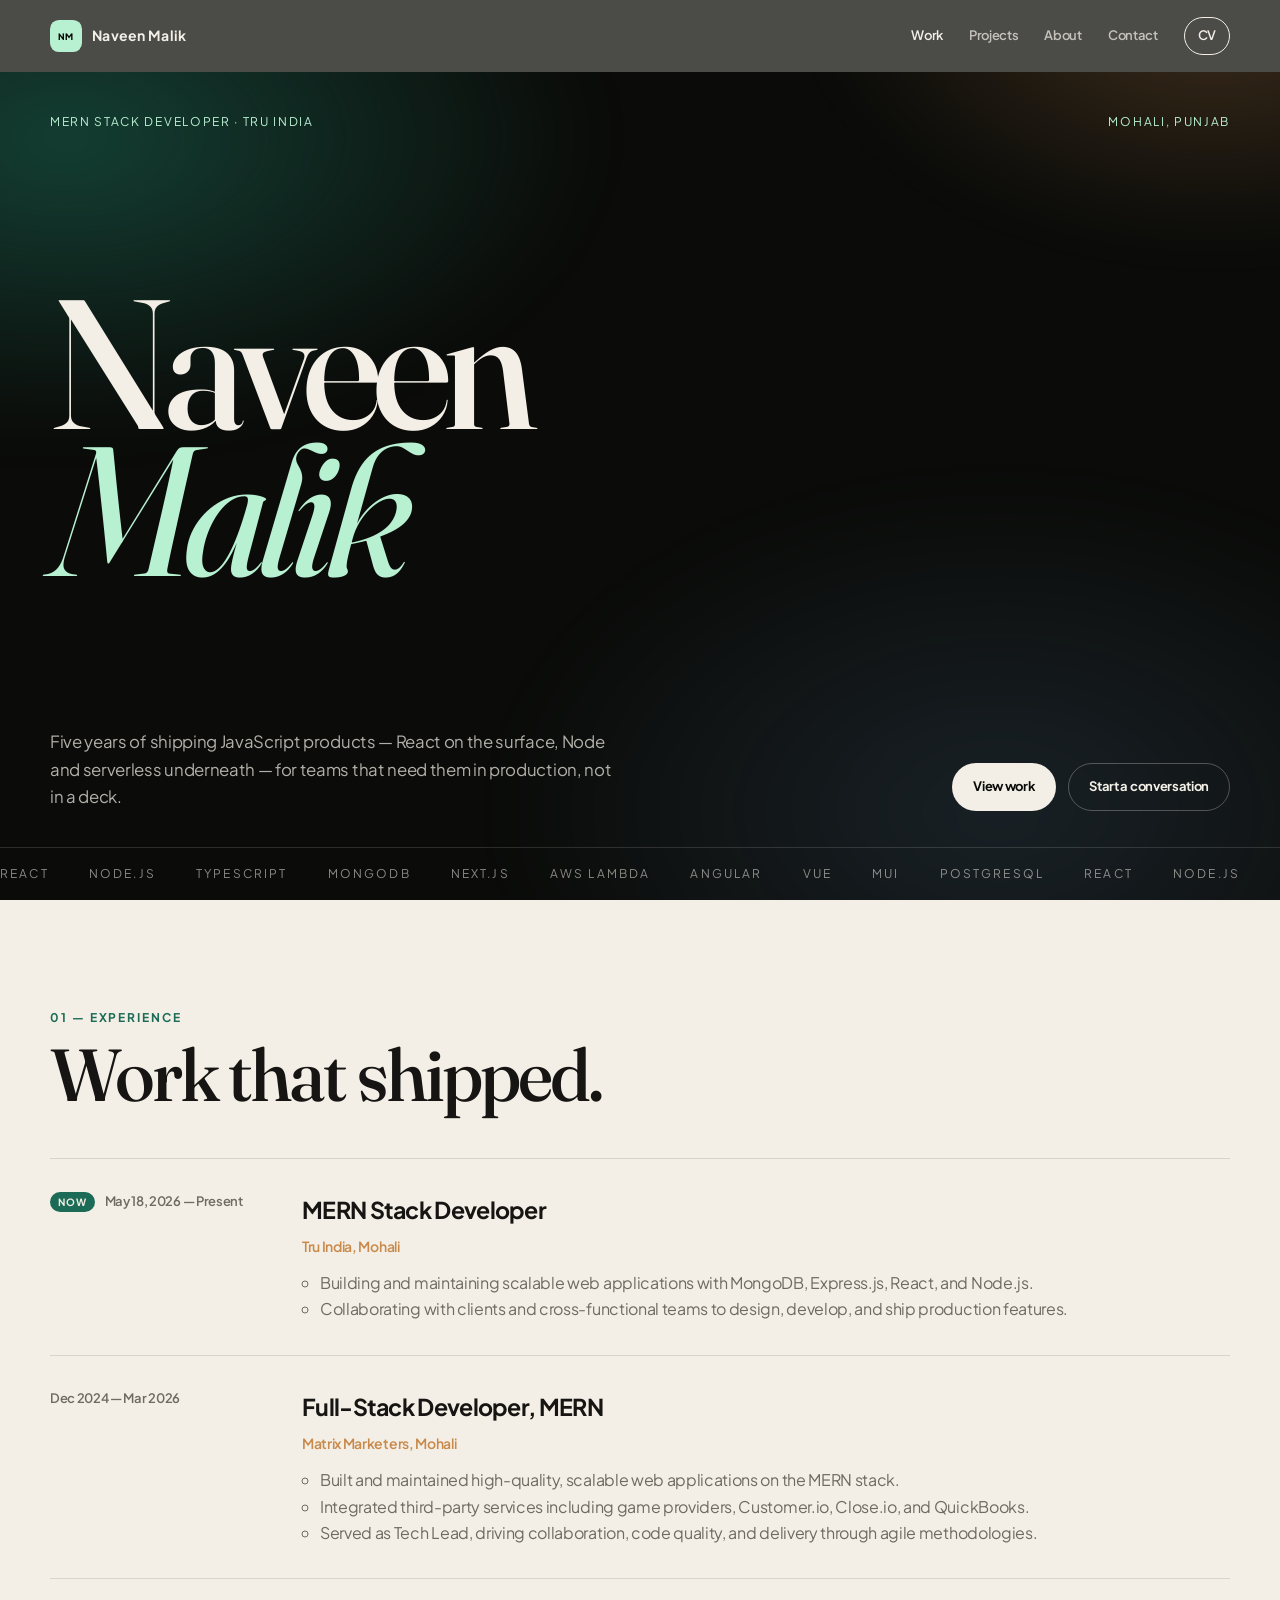
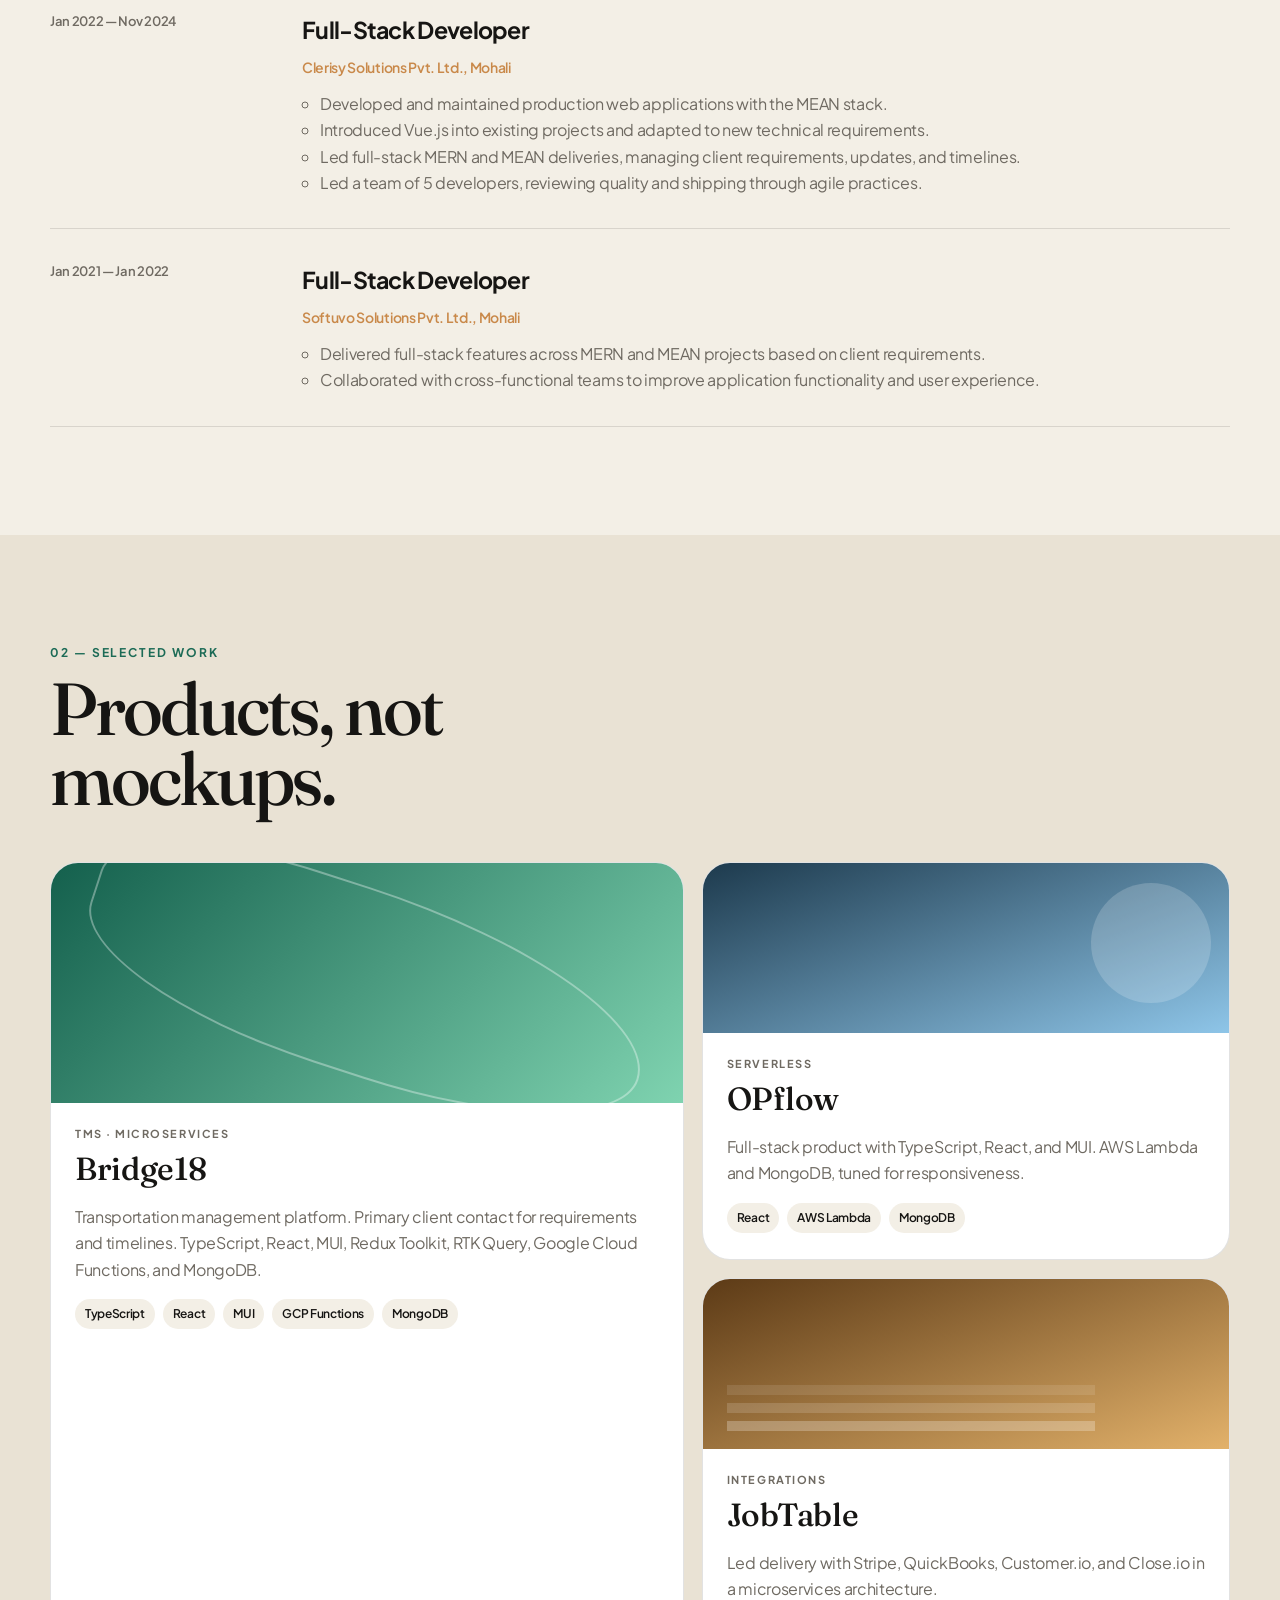
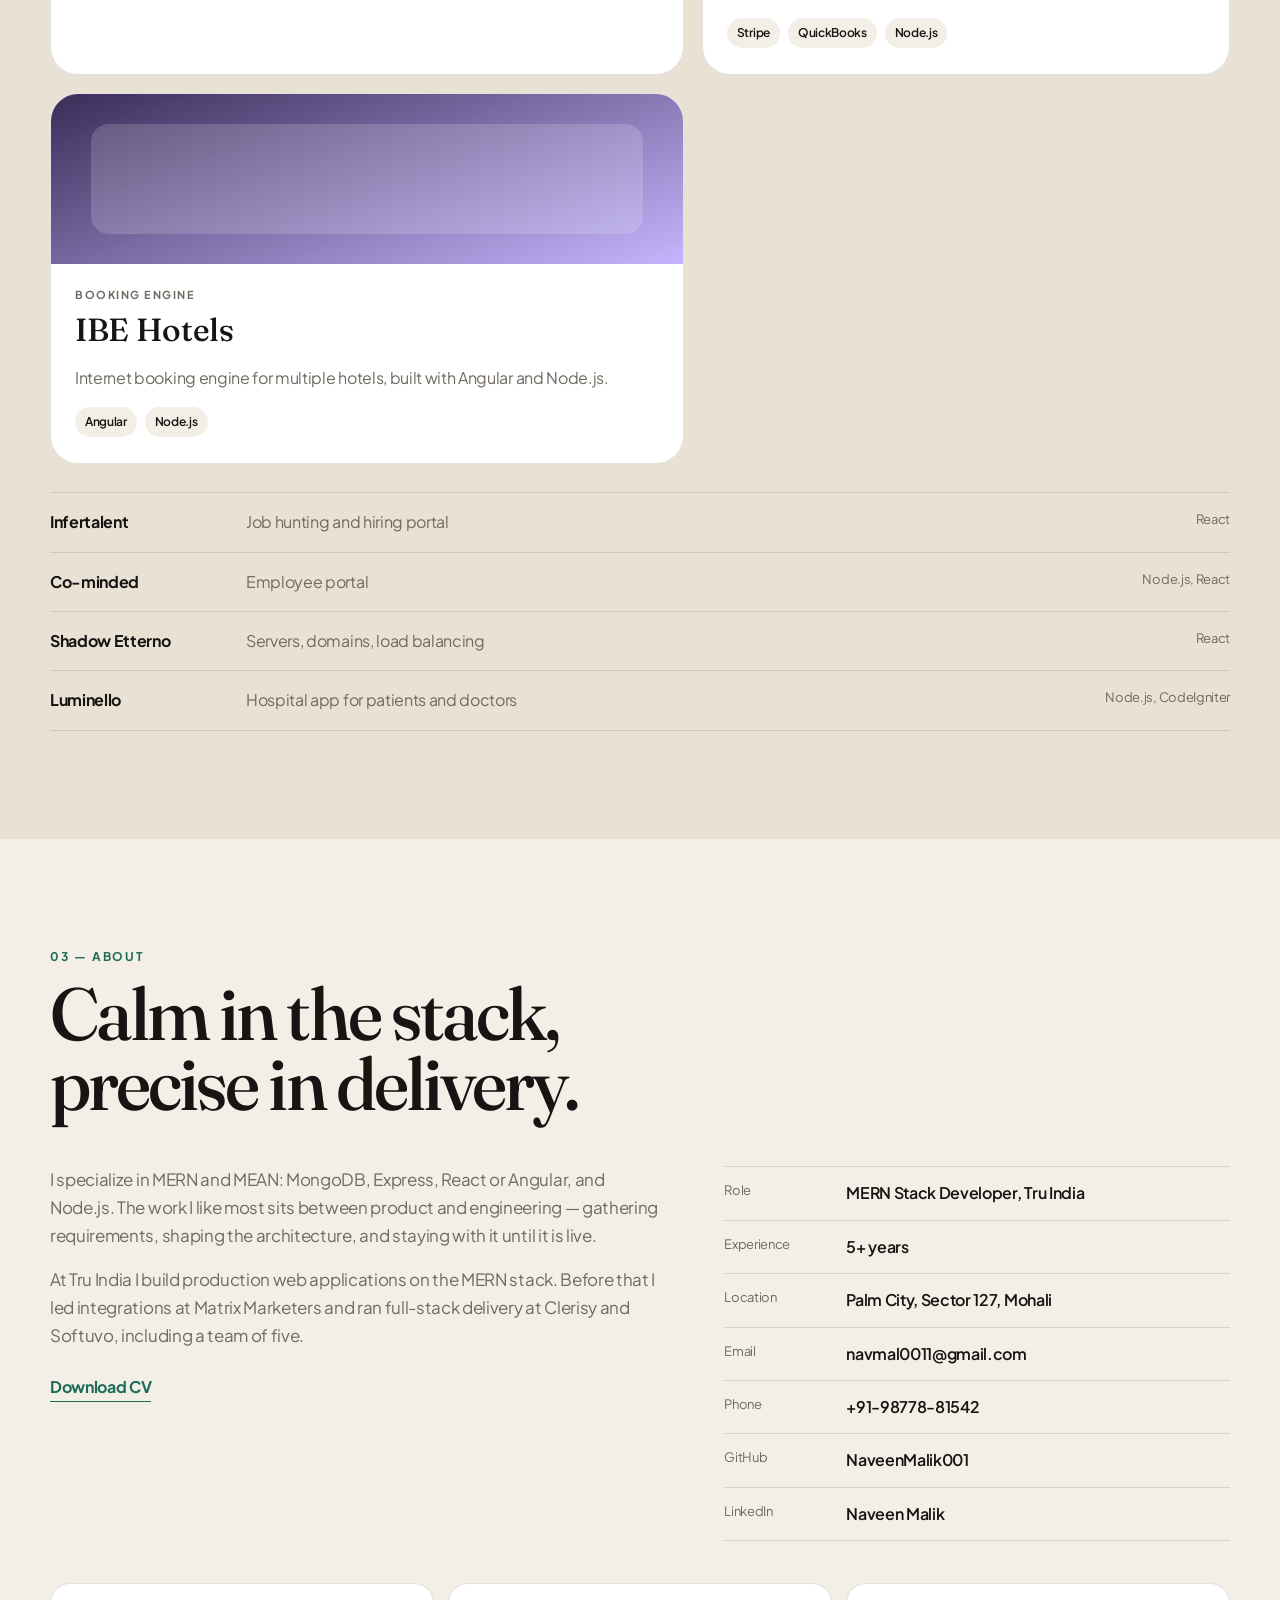
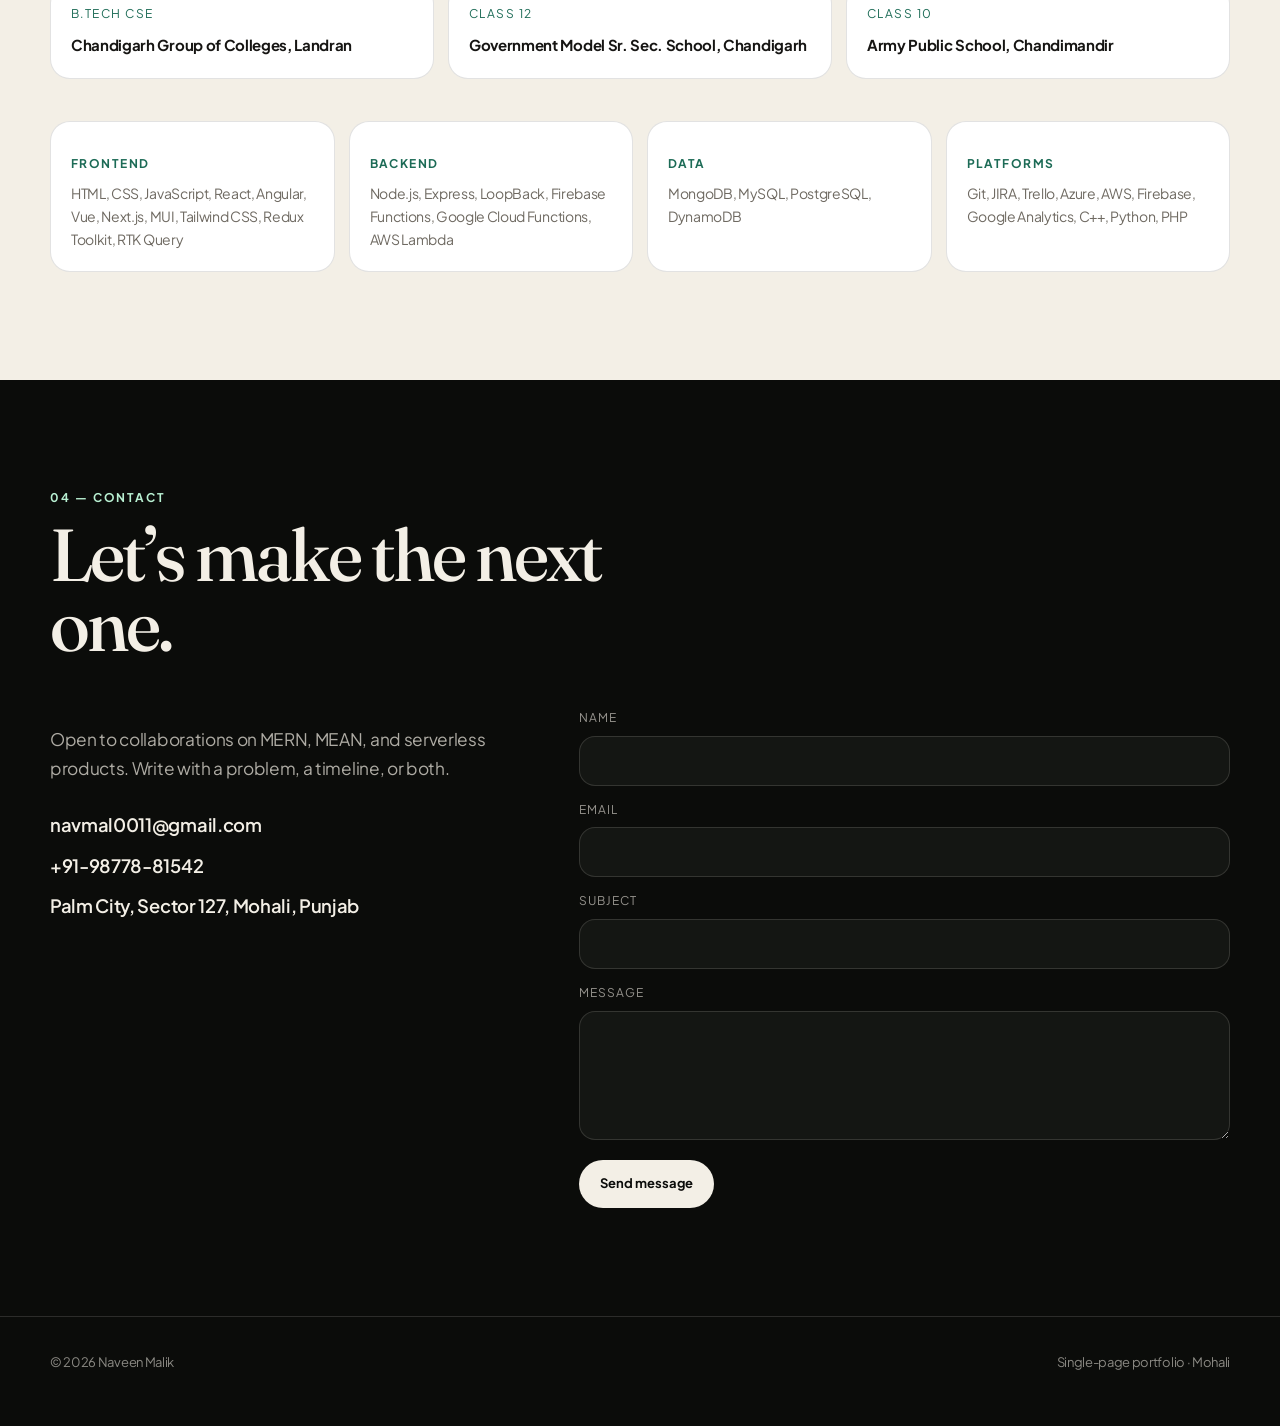
==== commit 1c58a45b: "Merge pull request #3 from NaveenMalik001/cursor/redesign-portfolio-ui-1066 Recreate a single-page p" ====
--- a/index.html
+++ b/index.html
@@ -1,652 +1,272 @@
 <!DOCTYPE html>
 <html lang="en">
   <head>
-    <title>Naveen Malik | Full-Stack Developer</title>
     <meta charset="utf-8">
-    <meta name="viewport" content="width=device-width, initial-scale=1, shrink-to-fit=no">
-    <meta name="description" content="Naveen Malik is a Full-Stack Developer in Mohali, Punjab, specializing in MERN and MEAN stacks, serverless backends, and scalable web applications.">
+    <meta name="viewport" content="width=device-width, initial-scale=1">
+    <title>Naveen Malik — Full-Stack Developer</title>
+    <meta name="description" content="Single-page portfolio of Naveen Malik, MERN Stack Developer at Tru India. React, Node.js, MongoDB, and serverless products.">
     <meta name="author" content="Naveen Malik">
-    
-    <link href="https://fonts.googleapis.com/css?family=Poppins:100,200,300,400,500,600,700,800,900" rel="stylesheet">
-
-    <link rel="stylesheet" href="css/open-iconic-bootstrap.min.css">
-    <link rel="stylesheet" href="css/animate.css">
-    
-    <link rel="stylesheet" href="css/owl.carousel.min.css">
-    <link rel="stylesheet" href="css/owl.theme.default.min.css">
-    <link rel="stylesheet" href="css/magnific-popup.css">
-
-    <link rel="stylesheet" href="css/aos.css">
-
-    <link rel="stylesheet" href="css/ionicons.min.css">
-    
-    <link rel="stylesheet" href="css/flaticon.css">
-    <link rel="stylesheet" href="css/icomoon.css">
-    <link rel="stylesheet" href="css/style.css">
+    <meta name="theme-color" content="#0b0c0a">
+    <link rel="preconnect" href="https://fonts.googleapis.com">
+    <link rel="preconnect" href="https://fonts.gstatic.com" crossorigin>
+    <link href="https://fonts.googleapis.com/css2?family=Fraunces:ital,opsz,wght@0,9..144,500;0,9..144,600;1,9..144,400;1,9..144,500&family=Plus+Jakarta+Sans:wght@400;500;600;700&display=swap" rel="stylesheet">
+    <link rel="stylesheet" href="css/site.css">
   </head>
-  <body data-spy="scroll" data-target=".site-navbar-target" data-offset="300">
-	  
-	  
-    <nav class="navbar navbar-expand-lg navbar-dark ftco_navbar ftco-navbar-light site-navbar-target" id="ftco-navbar">
-	    <div class="container">
-	      <a class="navbar-brand" href="index.html">Naveen</a>
-	      <button class="navbar-toggler js-fh5co-nav-toggle fh5co-nav-toggle" type="button" data-toggle="collapse" data-target="#ftco-nav" aria-controls="ftco-nav" aria-expanded="false" aria-label="Toggle navigation">
-	        <span class="oi oi-menu"></span> Menu
-	      </button>
-
-	      <div class="collapse navbar-collapse" id="ftco-nav">
-	        <ul class="navbar-nav nav ml-auto">
-	          <li class="nav-item"><a href="#home-section" class="nav-link"><span>Home</span></a></li>
-	          <li class="nav-item"><a href="#about-section" class="nav-link"><span>About</span></a></li>
-	          <li class="nav-item"><a href="#resume-section" class="nav-link"><span>Resume</span></a></li>
-	          <li class="nav-item"><a href="#services-section" class="nav-link"><span>Services</span></a></li>
-	          <li class="nav-item"><a href="#skills-section" class="nav-link"><span>Skills</span></a></li>
-	          <li class="nav-item"><a href="#projects-section" class="nav-link"><span>Projects</span></a></li>
-	          <li class="nav-item"><a href="#contact-section" class="nav-link"><span>Contact</span></a></li>
-	        </ul>
-	      </div>
-	    </div>
-	  </nav>
-	  <section id="home-section" class="hero">
-		  <div class="home-slider  owl-carousel">
-	      <div class="slider-item ">
-	      	<div class="overlay"></div>
-	        <div class="container">
-	          <div class="row d-md-flex no-gutters slider-text align-items-end justify-content-end" data-scrollax-parent="true">
-		          <div class="one-forth d-flex  align-items-center ftco-animate" data-scrollax=" properties: { translateY: '70%' }">
-		          	<div class="text">
-		          		<span class="subheading">Hello!</span>
-			            <h1 class="mb-4 mt-3">I'm <span>Naveen Malik</span></h1>
-			            <h2 class="mb-4">A JavaScript Full-Stack Developer</h2>
-			            <p><a href="#contact-section" class="btn btn-primary py-3 px-4">Hire me</a> <a href="#projects-section" class="btn btn-white btn-outline-white py-3 px-4">My works</a></p>
-		            </div>
-		          </div>
-	        	</div>
-	        </div>
-	      </div>
-	    </div>
-    </section>
-
-    <section class="ftco-about img ftco-section ftco-no-pb" id="about-section">
-    	<div class="container">
-    		<div class="row d-flex">
-    			<div class="col-md-12 col-lg-8 pl-lg-5 pb-5">
-    				<div class="row justify-content-start pb-3">
-		          <div class="col-md-12 heading-section ftco-animate">
-		          	<h1 class="big">About</h1>
-		            <h2 class="mb-4">About Me</h2>
-		            <p class="about-bio">With 5+ years of full-stack development experience, I bring specialized expertise in the MERN (MongoDB, Express.js, React, Node.js) and MEAN (MongoDB, Express.js, Angular, Node.js) stacks. Currently a MERN Stack Developer at Tru India, I build scalable, robust, and high-performance web applications across front-end and back-end.</p>
-		            <ul class="about-info mt-4 px-md-0 px-2">
-		            	<li class="d-flex"><span>Name:</span> <span>Naveen Malik</span></li>
-		            	<li class="d-flex"><span>Date of birth:</span> <span>April 01, 1999</span></li>
-		            	<li class="d-flex"><span>Address:</span> <span>Palm City, Sector 127, Mohali, Punjab</span></li>
-		            	<li class="d-flex"><span>Zip code:</span> <span>140301</span></li>
-		            	<li class="d-flex"><span>Email:</span> <span><a href="mailto:navmal0011@gmail.com">navmal0011@gmail.com</a></span></li>
-		            	<li class="d-flex"><span>Phone:</span> <span><a href="tel:+919877881542">+91-98778-81542</a></span></li>
-		            	<li class="d-flex"><span>GitHub:</span> <span><a href="https://github.com/NaveenMalik001" target="_blank" rel="noopener">NaveenMalik001</a></span></li>
-		            	<li class="d-flex"><span>LinkedIn:</span> <span><a href="https://www.linkedin.com/in/naveen-malik-583647228" target="_blank" rel="noopener">Naveen Malik</a></span></li>
-		            </ul>
-		          </div>
-		        </div>
-	          <div class="counter-wrap ftco-animate d-flex mt-md-3">
-              <div class="text">
-              	<p class="mb-4">
-	                <span class="number" data-number="5">0</span>
-	                <span>Years of experience</span>
-                </p>
-                <p><a href="files/Naveen_Malik_Resume.pdf" class="btn btn-primary py-3 px-3" download>Download CV</a></p>
-              </div>
-	          </div>
-	        </div>
-        </div>
-    	</div>
-    </section>
-
-    <section class="ftco-section ftco-no-pb" id="resume-section">
-    	<div class="container">
-    		<div class="row justify-content-center pb-5">
-          <div class="col-md-10 heading-section text-center ftco-animate">
-          	<h1 class="big big-2">Resume</h1>
-            <h2 class="mb-4">Resume</h2>
-            <p>Currently a MERN Stack Developer at Tru India, with prior experience leading MERN and MEAN products, client delivery, and small engineering teams.</p>
-          </div>
-        </div>
-    		<div class="row">
-    			<div class="col-md-6">
-    				<div class="resume-wrap ftco-animate">
-    					<span class="date">May 18, 2026 — Present</span>
-    					<h2>MERN Stack Developer</h2>
-    					<span class="position">Tru India, Mohali</span>
-    					<ul class="mt-4">
-    						<li>Building and maintaining scalable web applications with MongoDB, Express.js, React, and Node.js.</li>
-    						<li>Collaborating with clients and cross-functional teams to design, develop, and ship production features.</li>
-    					</ul>
-    				</div>
-    				<div class="resume-wrap ftco-animate">
-    					<span class="date">Dec 2024 — Mar 2026</span>
-    					<h2>Full-Stack Developer (MERN)</h2>
-    					<span class="position">Matrix Marketers, Mohali</span>
-    					<ul class="mt-4">
-    						<li>Built and maintained high-quality, scalable web applications on the MERN stack.</li>
-    						<li>Integrated third-party services including game providers for betting platforms, Customer.io, Close.io, and QuickBooks.</li>
-    						<li>Served as Tech Lead, driving collaboration, code quality, and delivery through agile methodologies.</li>
-    					</ul>
-    				</div>
-    				<div class="resume-wrap ftco-animate">
-    					<span class="date">Jan 2022 — Nov 2024</span>
-    					<h2>Full-Stack Developer</h2>
-    					<span class="position">Clerisy Solutions Pvt. Ltd., Mohali</span>
-    					<ul class="mt-4">
-    						<li>Developed and maintained production web applications with the MEAN stack.</li>
-    						<li>Introduced Vue.js into existing projects and adapted to new technical requirements.</li>
-    						<li>Led full-stack MERN and MEAN deliveries, managing client requirements, updates, and timelines.</li>
-    						<li>Led a team of 5 developers, reviewing quality and shipping through agile practices.</li>
-    					</ul>
-    				</div>
-    				<div class="resume-wrap ftco-animate">
-    					<span class="date">Jan 2021 — Jan 2022</span>
-    					<h2>Full-Stack Developer</h2>
-    					<span class="position">Softuvo Solutions Pvt. Ltd., Mohali</span>
-    					<ul class="mt-4">
-    						<li>Delivered full-stack features across MERN and MEAN projects based on client requirements.</li>
-    						<li>Collaborated with cross-functional teams to improve application functionality and user experience.</li>
-    					</ul>
-    				</div>
-    			</div>
-
-    			<div class="col-md-6">
-    				<div class="resume-wrap ftco-animate">
-    					<span class="date">B.Tech</span>
-    					<h2>Computer Science and Engineering</h2>
-    					<span class="position">Chandigarh Group of Colleges (CGC), Landran</span>
-    					<p class="mt-4">Bachelor of Technology in Computer Science and Engineering, Mohali, Punjab.</p>
-    				</div>
-    				<div class="resume-wrap ftco-animate">
-    					<span class="date">Class 12</span>
-    					<h2>Senior Secondary Education</h2>
-    					<span class="position">Government Model Sr. Sec. School, Sector 33, Chandigarh</span>
-    				</div>
-    				<div class="resume-wrap ftco-animate">
-    					<span class="date">Class 10</span>
-    					<h2>Secondary Education</h2>
-    					<span class="position">Army Public School, Chandimandir, Haryana</span>
-    				</div>
-    			</div>
-    		</div>
-    		<div class="row justify-content-center mt-5">
-    			<div class="col-md-6 text-center ftco-animate">
-    				<p><a href="files/Naveen_Malik_Resume.pdf" class="btn btn-primary py-4 px-5" download>Download CV</a></p>
-    			</div>
-    		</div>
-    	</div>
-    </section>
-
-    <section class="ftco-section" id="services-section">
-    	<div class="container">
-    		<div class="row justify-content-center py-5 mt-5">
-          <div class="col-md-12 heading-section text-center ftco-animate">
-          	<h1 class="big big-2">Services</h1>
-            <h2 class="mb-4">What I Do</h2>
-          </div>
-        </div>
-    		<div class="row">
-					<div class="col-md-4 text-center d-flex ftco-animate">
-						<div class="services-1">
-							<div class="desc">
-								<h3 class="mb-5">MERN &amp; MEAN Apps</h3>
-							</div>
-						</div>
-					</div>
-					<div class="col-md-4 text-center d-flex ftco-animate">
-						<div class="services-1">
-							<div class="desc">
-								<h3 class="mb-5">API Development</h3>
-							</div>
-						</div>
-					</div>
-					<div class="col-md-4 text-center d-flex ftco-animate">
-						<div class="services-1">
-							<div class="desc">
-								<h3 class="mb-5">Serverless Backends</h3>
-							</div>
-						</div>
-					</div>
-					<div class="col-md-4 text-center d-flex ftco-animate">
-						<div class="services-1">
-							<div class="desc">
-								<h3 class="mb-5">UI Engineering</h3>
-							</div>
-						</div>
-					</div>
-					<div class="col-md-4 text-center d-flex ftco-animate">
-						<div class="services-1">
-							<div class="desc">
-								<h3 class="mb-5">Third-Party Integrations</h3>
-							</div>
-						</div>
-					</div>
-					<div class="col-md-4 text-center d-flex ftco-animate">
-						<div class="services-1">
-							<div class="desc">
-								<h3 class="mb-5">Database Design</h3>
-							</div>
-						</div>
-					</div>
-					<div class="col-md-4 text-center d-flex ftco-animate">
-						<div class="services-1">
-							<div class="desc">
-								<h3 class="mb-5">Cloud Deployment</h3>
-							</div>
-						</div>
-					</div>
-					<div class="col-md-4 text-center d-flex ftco-animate">
-						<div class="services-1">
-							<div class="desc">
-								<h3 class="mb-5">Tech Leadership</h3>
-							</div>
-						</div>
-					</div>
-					<div class="col-md-4 text-center d-flex ftco-animate">
-						<div class="services-1">
-							<div class="desc">
-								<h3 class="mb-5">Performance &amp; Quality</h3>
-							</div>
-						</div>
-					</div>
-				</div>
-    	</div>
-    </section>
-
-		
-		<section class="ftco-section" id="skills-section">
-			<div class="container">
-				<div class="row justify-content-center pb-5">
-          <div class="col-md-12 heading-section text-center ftco-animate">
-          	<h1 class="big big-2">Skills</h1>
-            <h2 class="mb-4">My Skills</h2>
-          </div>
-        </div>
-				<div class="row">
-					<div class="col-md-6 animate-box">
-						<div class="progress-wrap ftco-animate">
-							<h3>JavaScript / TypeScript</h3>
-							<div class="progress">
-							 	<div class="progress-bar color-1" role="progressbar" aria-valuenow="95"
-							  	aria-valuemin="0" aria-valuemax="100" style="width:95%">
-							    <span>95%</span>
-							  	</div>
-							</div>
-						</div>
-					</div>
-					<div class="col-md-6 animate-box">
-						<div class="progress-wrap ftco-animate">
-							<h3>React.js / Next.js</h3>
-							<div class="progress">
-							 	<div class="progress-bar color-2" role="progressbar" aria-valuenow="92"
-							  	aria-valuemin="0" aria-valuemax="100" style="width:92%">
-							    <span>92%</span>
-							  	</div>
-							</div>
-						</div>
-					</div>
-					<div class="col-md-6 animate-box">
-						<div class="progress-wrap ftco-animate">
-							<h3>Node.js / Express</h3>
-							<div class="progress">
-							 	<div class="progress-bar color-3" role="progressbar" aria-valuenow="90"
-							  	aria-valuemin="0" aria-valuemax="100" style="width:90%">
-							    <span>90%</span>
-							  	</div>
-							</div>
-						</div>
-					</div>
-					<div class="col-md-6 animate-box">
-						<div class="progress-wrap ftco-animate">
-							<h3>MongoDB</h3>
-							<div class="progress">
-							 	<div class="progress-bar color-4" role="progressbar" aria-valuenow="88"
-							  	aria-valuemin="0" aria-valuemax="100" style="width:88%">
-							    <span>88%</span>
-							  	</div>
-							</div>
-						</div>
-					</div>
-					<div class="col-md-6 animate-box">
-						<div class="progress-wrap ftco-animate">
-							<h3>Angular / Vue.js</h3>
-							<div class="progress">
-							 	<div class="progress-bar color-5" role="progressbar" aria-valuenow="80"
-							  	aria-valuemin="0" aria-valuemax="100" style="width:80%">
-							    <span>80%</span>
-							  	</div>
-							</div>
-						</div>
-					</div>
-					<div class="col-md-6 animate-box">
-						<div class="progress-wrap ftco-animate">
-							<h3>AWS Lambda / GCP Functions</h3>
-							<div class="progress">
-							 	<div class="progress-bar color-6" role="progressbar" aria-valuenow="78"
-							  	aria-valuemin="0" aria-valuemax="100" style="width:78%">
-							    <span>78%</span>
-							  	</div>
-							</div>
-						</div>
-					</div>
-				</div>
-				<div class="row mt-4">
-					<div class="col-md-12 ftco-animate">
-						<h3 class="skill-group-title">Frontend</h3>
-						<div class="skill-tags">
-							<span>HTML</span><span>CSS</span><span>JavaScript</span><span>ReactJS</span><span>Angular</span><span>VueJS</span><span>Next.js</span><span>MUI</span><span>TailwindCSS</span><span>Redux Toolkit</span><span>RTK Query</span>
-						</div>
-						<h3 class="skill-group-title">Backend</h3>
-						<div class="skill-tags">
-							<span>Node.js</span><span>Express</span><span>LoopBack</span><span>Firebase Functions</span><span>Google Cloud Functions</span><span>AWS Lambda</span>
-						</div>
-						<h3 class="skill-group-title">Database</h3>
-						<div class="skill-tags">
-							<span>MongoDB</span><span>MySQL</span><span>PostgreSQL</span><span>DynamoDB</span>
-						</div>
-						<h3 class="skill-group-title">Tools &amp; platforms</h3>
-						<div class="skill-tags">
-							<span>Git</span><span>JIRA</span><span>Trello</span><span>Azure</span><span>AWS</span><span>Firebase</span><span>Google Analytics</span><span>C++</span><span>C</span><span>Python</span><span>PHP</span>
-						</div>
-					</div>
-				</div>
-			</div>
-		</section>
- 
-
-    <section class="ftco-section ftco-project" id="projects-section">
-    	<div class="container">
-    		<div class="row justify-content-center pb-5">
-          <div class="col-md-12 heading-section text-center ftco-animate">
-          	<h1 class="big big-2">Projects</h1>
-            <h2 class="mb-4">Selected Projects</h2>
-          </div>
-        </div>
-    		<div class="row">
-    			<div class="col-md-4">
-    				<div class="project img ftco-animate d-flex justify-content-center align-items-center" style="background-image: url(images/project-4.jpg);">
-    					<div class="overlay"></div>
-	    				<div class="text text-center p-4">
-	    					<h3>Bridge18 (TMS)</h3>
-	    					<span>React, Node.js, MUI, GCP Functions</span>
-	    				</div>
-    				</div>
-  				</div>
-  				<div class="col-md-8">
-    				<div class="project img ftco-animate d-flex justify-content-center align-items-center" style="background-image: url(images/project-5.jpg);">
-    					<div class="overlay"></div>
-	    				<div class="text text-center p-4">
-	    					<h3>OPflow</h3>
-	    					<span>React, Node.js, AWS Lambda, MongoDB</span>
-	    				</div>
-    				</div>
-  				</div>
-
-    			<div class="col-md-8">
-    				<div class="project img ftco-animate d-flex justify-content-center align-items-center" style="background-image: url(images/project-1.jpg);">
-    					<div class="overlay"></div>
-	    				<div class="text text-center p-4">
-	    					<h3>JobTable</h3>
-	    					<span>React, Node.js, Stripe, QuickBooks</span>
-	    				</div>
-    				</div>
-    			</div>
-    			<div class="col-md-4">
-    				<div class="project img ftco-animate d-flex justify-content-center align-items-center" style="background-image: url(images/project-2.jpg);">
-    					<div class="overlay"></div>
-	    				<div class="text text-center p-4">
-	    					<h3>IBE Hotels</h3>
-	    					<span>Angular, Node.js</span>
-	    				</div>
-    				</div>
-    			</div>
-    		</div>
-
-    		<div class="row">
-    			<div class="col-md-6">
-    				<div class="resume-wrap ftco-animate">
-    					<h2>Bridge18 (TMS)</h2>
-    					<span class="position">React.js &amp; Node.js</span>
-    					<p class="mt-4">Transportation management platform. Primary client contact for requirements, updates, and timelines. Built with TypeScript, React, MUI, Redux Toolkit, and RTK Query. Backend on Google Cloud Functions with MongoDB in a microservices architecture.</p>
-    				</div>
-    			</div>
-    			<div class="col-md-6">
-    				<div class="resume-wrap ftco-animate">
-    					<h2>OPflow</h2>
-    					<span class="position">React.js &amp; Node.js</span>
-    					<p class="mt-4">Full-stack product using TypeScript, React, and MUI. Serverless backend on AWS Lambda with MongoDB for scalable storage, with a focus on performance and responsiveness.</p>
-    				</div>
-    			</div>
-    			<div class="col-md-6">
-    				<div class="resume-wrap ftco-animate">
-    					<h2>JobTable</h2>
-    					<span class="position">React.js &amp; Node.js</span>
-    					<p class="mt-4">Led full-stack delivery with React, Node.js, MongoDB, Stripe, QuickBooks, Customer.io, and Close.io. Managed client communications and shipped a microservices architecture with high code quality.</p>
-    				</div>
-    			</div>
-    			<div class="col-md-6">
-    				<div class="resume-wrap ftco-animate">
-    					<h2>More product work</h2>
-    					<span class="position">Mixed stacks</span>
-    					<ul class="mt-4">
-    						<li><strong>Infertalent</strong> — Job hunting and hiring portal (React.js)</li>
-    						<li><strong>Co-minded</strong> — Employee portal (Node.js, React.js)</li>
-    						<li><strong>Shadow Etterno</strong> — Servers, domains, and load balancing (React.js)</li>
-    						<li><strong>IBE Hotels</strong> — Multi-hotel internet booking engine (Angular, Node.js)</li>
-    						<li><strong>Luminello</strong> — Hospital app for patients and doctors (Node.js, CodeIgniter)</li>
-    					</ul>
-    				</div>
-    			</div>
-    		</div>
-    	</div>
-    </section>
-
-    <section class="ftco-section ftco-no-pt ftco-no-pb ftco-counter img" id="section-counter">
-    	<div class="container">
-				<div class="row d-md-flex align-items-center">
-          <div class="col-md d-flex justify-content-center counter-wrap ftco-animate">
-            <div class="block-18">
-              <div class="text">
-                <strong class="number" data-number="5">0</strong>
-                <span>Years Experience</span>
-              </div>
+  <body>
+    <a class="skip-link" href="#main">Skip to content</a>
+    <div class="scroll-progress" aria-hidden="true"><span></span></div>
+
+    <header class="site-header" id="top">
+      <div class="wrap header-inner">
+        <a class="logo" href="#top">
+          <svg viewBox="0 0 36 36" aria-hidden="true"><rect width="36" height="36" rx="10"/><text x="18" y="23" text-anchor="middle">NM</text></svg>
+          Naveen Malik
+        </a>
+        <button class="nav-toggle" type="button" aria-expanded="false" aria-controls="site-nav" aria-label="Open menu">
+          <span></span><span></span>
+        </button>
+        <nav class="site-nav" id="site-nav">
+          <a href="#work">Work</a>
+          <a href="#projects">Projects</a>
+          <a href="#about">About</a>
+          <a href="#contact">Contact</a>
+          <a class="nav-cv" href="files/Naveen_Malik_Resume.pdf" download>CV</a>
+        </nav>
+      </div>
+    </header>
+
+    <main id="main">
+      <section class="hero band-dark" id="home">
+        <div class="hero-mesh" aria-hidden="true"></div>
+        <div class="wrap hero-inner">
+          <div class="hero-top">
+            <p>MERN Stack Developer · Tru India</p>
+            <p>Mohali, Punjab</p>
+          </div>
+          <h1>
+            Naveen
+            <em>Malik</em>
+          </h1>
+          <div class="hero-bottom">
+            <p>Five years of shipping JavaScript products — React on the surface, Node and serverless underneath — for teams that need them in production, not in a deck.</p>
+            <div class="hero-actions">
+              <a class="btn btn-light" href="#projects">View work</a>
+              <a class="btn btn-line" href="#contact">Start a conversation</a>
             </div>
           </div>
-          <div class="col-md d-flex justify-content-center counter-wrap ftco-animate">
-            <div class="block-18">
-              <div class="text">
-                <strong class="number" data-number="8">0</strong>
-                <span>Products Shipped</span>
-              </div>
+        </div>
+        <div class="marquee" aria-hidden="true">
+          <div class="marquee-track">
+            <span>React</span><span>Node.js</span><span>TypeScript</span><span>MongoDB</span><span>Next.js</span><span>AWS Lambda</span><span>Angular</span><span>Vue</span><span>MUI</span><span>PostgreSQL</span>
+            <span>React</span><span>Node.js</span><span>TypeScript</span><span>MongoDB</span><span>Next.js</span><span>AWS Lambda</span><span>Angular</span><span>Vue</span><span>MUI</span><span>PostgreSQL</span>
+          </div>
+        </div>
+      </section>
+
+      <section class="section" id="work">
+        <div class="wrap">
+          <header class="section-head reveal">
+            <span>01 — Experience</span>
+            <h2>Work that shipped.</h2>
+          </header>
+          <ol class="work-list">
+            <li class="reveal">
+              <div class="work-when"><b>Now</b> May 18, 2026 — Present</div>
+              <div class="work-body">
+                <h3>MERN Stack Developer</h3>
+                <p class="org">Tru India, Mohali</p>
+                <ul>
+                  <li>Building and maintaining scalable web applications with MongoDB, Express.js, React, and Node.js.</li>
+                  <li>Collaborating with clients and cross-functional teams to design, develop, and ship production features.</li>
+                </ul>
+              </div>
+            </li>
+            <li class="reveal">
+              <div class="work-when">Dec 2024 — Mar 2026</div>
+              <div class="work-body">
+                <h3>Full-Stack Developer, MERN</h3>
+                <p class="org">Matrix Marketers, Mohali</p>
+                <ul>
+                  <li>Built and maintained high-quality, scalable web applications on the MERN stack.</li>
+                  <li>Integrated third-party services including game providers, Customer.io, Close.io, and QuickBooks.</li>
+                  <li>Served as Tech Lead, driving collaboration, code quality, and delivery through agile methodologies.</li>
+                </ul>
+              </div>
+            </li>
+            <li class="reveal">
+              <div class="work-when">Jan 2022 — Nov 2024</div>
+              <div class="work-body">
+                <h3>Full-Stack Developer</h3>
+                <p class="org">Clerisy Solutions Pvt. Ltd., Mohali</p>
+                <ul>
+                  <li>Developed and maintained production web applications with the MEAN stack.</li>
+                  <li>Introduced Vue.js into existing projects and adapted to new technical requirements.</li>
+                  <li>Led full-stack MERN and MEAN deliveries, managing client requirements, updates, and timelines.</li>
+                  <li>Led a team of 5 developers, reviewing quality and shipping through agile practices.</li>
+                </ul>
+              </div>
+            </li>
+            <li class="reveal">
+              <div class="work-when">Jan 2021 — Jan 2022</div>
+              <div class="work-body">
+                <h3>Full-Stack Developer</h3>
+                <p class="org">Softuvo Solutions Pvt. Ltd., Mohali</p>
+                <ul>
+                  <li>Delivered full-stack features across MERN and MEAN projects based on client requirements.</li>
+                  <li>Collaborated with cross-functional teams to improve application functionality and user experience.</li>
+                </ul>
+              </div>
+            </li>
+          </ol>
+        </div>
+      </section>
+
+      <section class="section section-alt" id="projects">
+        <div class="wrap">
+          <header class="section-head reveal">
+            <span>02 — Selected work</span>
+            <h2>Products, not mockups.</h2>
+          </header>
+          <div class="bento">
+            <article class="project featured reveal">
+              <div class="art art-a" aria-hidden="true"></div>
+              <div class="project-copy">
+                <p class="tag">TMS · Microservices</p>
+                <h3>Bridge18</h3>
+                <p>Transportation management platform. Primary client contact for requirements and timelines. TypeScript, React, MUI, Redux Toolkit, RTK Query, Google Cloud Functions, and MongoDB.</p>
+                <ul class="chips"><li>TypeScript</li><li>React</li><li>MUI</li><li>GCP Functions</li><li>MongoDB</li></ul>
+              </div>
+            </article>
+            <article class="project reveal">
+              <div class="art art-b" aria-hidden="true"></div>
+              <div class="project-copy">
+                <p class="tag">Serverless</p>
+                <h3>OPflow</h3>
+                <p>Full-stack product with TypeScript, React, and MUI. AWS Lambda and MongoDB, tuned for responsiveness.</p>
+                <ul class="chips"><li>React</li><li>AWS Lambda</li><li>MongoDB</li></ul>
+              </div>
+            </article>
+            <article class="project reveal">
+              <div class="art art-c" aria-hidden="true"></div>
+              <div class="project-copy">
+                <p class="tag">Integrations</p>
+                <h3>JobTable</h3>
+                <p>Led delivery with Stripe, QuickBooks, Customer.io, and Close.io in a microservices architecture.</p>
+                <ul class="chips"><li>Stripe</li><li>QuickBooks</li><li>Node.js</li></ul>
+              </div>
+            </article>
+            <article class="project reveal">
+              <div class="art art-d" aria-hidden="true"></div>
+              <div class="project-copy">
+                <p class="tag">Booking engine</p>
+                <h3>IBE Hotels</h3>
+                <p>Internet booking engine for multiple hotels, built with Angular and Node.js.</p>
+                <ul class="chips"><li>Angular</li><li>Node.js</li></ul>
+              </div>
+            </article>
+          </div>
+          <ul class="index-list reveal">
+            <li><strong>Infertalent</strong><span>Job hunting and hiring portal</span><em>React</em></li>
+            <li><strong>Co-minded</strong><span>Employee portal</span><em>Node.js, React</em></li>
+            <li><strong>Shadow Etterno</strong><span>Servers, domains, load balancing</span><em>React</em></li>
+            <li><strong>Luminello</strong><span>Hospital app for patients and doctors</span><em>Node.js, CodeIgniter</em></li>
+          </ul>
+        </div>
+      </section>
+
+      <section class="section" id="about">
+        <div class="wrap about-layout">
+          <header class="section-head reveal">
+            <span>03 — About</span>
+            <h2>Calm in the stack, precise in delivery.</h2>
+          </header>
+          <div class="about-grid reveal">
+            <div>
+              <p>I specialize in MERN and MEAN: MongoDB, Express, React or Angular, and Node.js. The work I like most sits between product and engineering — gathering requirements, shaping the architecture, and staying with it until it is live.</p>
+              <p>At Tru India I build production web applications on the MERN stack. Before that I led integrations at Matrix Marketers and ran full-stack delivery at Clerisy and Softuvo, including a team of five.</p>
+              <a class="text-link" href="files/Naveen_Malik_Resume.pdf" download>Download CV</a>
             </div>
-          </div>
-          <div class="col-md d-flex justify-content-center counter-wrap ftco-animate">
-            <div class="block-18">
-              <div class="text">
-                <strong class="number" data-number="4">0</strong>
-                <span>Companies</span>
-              </div>
+            <dl class="facts">
+              <div><dt>Role</dt><dd>MERN Stack Developer, Tru India</dd></div>
+              <div><dt>Experience</dt><dd>5+ years</dd></div>
+              <div><dt>Location</dt><dd>Palm City, Sector 127, Mohali</dd></div>
+              <div><dt>Email</dt><dd><a href="mailto:navmal0011@gmail.com">navmal0011@gmail.com</a></dd></div>
+              <div><dt>Phone</dt><dd><a href="tel:+919877881542">+91-98778-81542</a></dd></div>
+              <div><dt>GitHub</dt><dd><a href="https://github.com/NaveenMalik001" target="_blank" rel="noopener">NaveenMalik001</a></dd></div>
+              <div><dt>LinkedIn</dt><dd><a href="https://www.linkedin.com/in/naveen-malik-583647228" target="_blank" rel="noopener">Naveen Malik</a></dd></div>
+            </dl>
+          </div>
+          <div class="edu reveal">
+            <article>
+              <span>B.Tech CSE</span>
+              <strong>Chandigarh Group of Colleges, Landran</strong>
+            </article>
+            <article>
+              <span>Class 12</span>
+              <strong>Government Model Sr. Sec. School, Chandigarh</strong>
+            </article>
+            <article>
+              <span>Class 10</span>
+              <strong>Army Public School, Chandimandir</strong>
+            </article>
+          </div>
+          <div class="skill-band reveal">
+            <article>
+              <h3>Frontend</h3>
+              <p>HTML, CSS, JavaScript, React, Angular, Vue, Next.js, MUI, Tailwind CSS, Redux Toolkit, RTK Query</p>
+            </article>
+            <article>
+              <h3>Backend</h3>
+              <p>Node.js, Express, LoopBack, Firebase Functions, Google Cloud Functions, AWS Lambda</p>
+            </article>
+            <article>
+              <h3>Data</h3>
+              <p>MongoDB, MySQL, PostgreSQL, DynamoDB</p>
+            </article>
+            <article>
+              <h3>Platforms</h3>
+              <p>Git, JIRA, Trello, Azure, AWS, Firebase, Google Analytics, C++, Python, PHP</p>
+            </article>
+          </div>
+        </div>
+      </section>
+
+      <section class="section band-dark contact-band" id="contact">
+        <div class="wrap">
+          <header class="section-head reveal">
+            <span>04 — Contact</span>
+            <h2>Let’s make the next one.</h2>
+          </header>
+          <div class="contact-grid">
+            <div class="reveal">
+              <p>Open to collaborations on MERN, MEAN, and serverless products. Write with a problem, a timeline, or both.</p>
+              <ul class="contact-lines">
+                <li><a href="mailto:navmal0011@gmail.com">navmal0011@gmail.com</a></li>
+                <li><a href="tel:+919877881542">+91-98778-81542</a></li>
+                <li>Palm City, Sector 127, Mohali, Punjab</li>
+              </ul>
             </div>
-          </div>
-          <div class="col-md d-flex justify-content-center counter-wrap ftco-animate">
-            <div class="block-18">
-              <div class="text">
-                <strong class="number" data-number="5">0</strong>
-                <span>Developers Mentored</span>
-              </div>
-            </div>
-          </div>
-        </div>
-      </div>
-    </section>
-
-    <section class="ftco-section ftco-hireme img margin-top" style="background-image: url(images/bg_1.jpg)">
-			<div class="container">
-				<div class="row justify-content-center">
-					<div class="col-md-7 ftco-animate text-center">
-						<h2>Let's <span>build</span> something together</h2>
-						<p>MERN Stack Developer at Tru India. Open to collaborations on MERN, MEAN, and serverless products.</p>
-						<p class="mb-0"><a href="#contact-section" class="btn btn-primary py-3 px-5">Hire me</a></p>
-					</div>
-				</div>
-			</div>
-		</section>
-
-    <section class="ftco-section contact-section ftco-no-pb" id="contact-section">
-      <div class="container">
-      	<div class="row justify-content-center mb-5 pb-3">
-          <div class="col-md-7 heading-section text-center ftco-animate">
-            <h1 class="big big-2">Contact</h1>
-            <h2 class="mb-4">Contact Me</h2>
-          </div>
-        </div>
-
-        <div class="row d-flex contact-info mb-5">
-          <div class="col-md-6 col-lg-3 d-flex ftco-animate">
-          	<div class="align-self-stretch box p-4 text-center">
-          		<div class="icon d-flex align-items-center justify-content-center">
-          			<span class="icon-map-signs"></span>
-          		</div>
-          		<h3 class="mb-4">Address</h3>
-	            <p>Palm City, Sector 127, Mohali, Punjab</p>
-	          </div>
-          </div>
-          <div class="col-md-6 col-lg-3 d-flex ftco-animate">
-          	<div class="align-self-stretch box p-4 text-center">
-          		<div class="icon d-flex align-items-center justify-content-center">
-          			<span class="icon-phone2"></span>
-          		</div>
-          		<h3 class="mb-4">Contact Number</h3>
-	            <p><a href="tel:+919877881542">+91-98778-81542</a></p>
-	          </div>
-          </div>
-          <div class="col-md-6 col-lg-3 d-flex ftco-animate">
-          	<div class="align-self-stretch box p-4 text-center">
-          		<div class="icon d-flex align-items-center justify-content-center">
-          			<span class="icon-paper-plane"></span>
-          		</div>
-          		<h3 class="mb-4">Email Address</h3>
-	            <p><a href="mailto:navmal0011@gmail.com">navmal0011@gmail.com</a></p>
-	          </div>
-          </div>
-          <div class="col-md-6 col-lg-3 d-flex ftco-animate">
-          	<div class="align-self-stretch box p-4 text-center">
-          		<div class="icon d-flex align-items-center justify-content-center">
-          			<span class="icon-globe"></span>
-          		</div>
-          		<h3 class="mb-4">Profiles</h3>
-	            <p><a href="https://github.com/NaveenMalik001" target="_blank" rel="noopener">GitHub</a> · <a href="https://www.linkedin.com/in/naveen-malik-583647228" target="_blank" rel="noopener">LinkedIn</a></p>
-	          </div>
-          </div>
-        </div>
-
-        <div class="row no-gutters block-9">
-          <div class="col-md-6 order-md-last d-flex">
-            <form action="https://formsubmit.co/navmal0011@gmail.com" method="POST" class="bg-light p-4 p-md-5 contact-form">
+            <form class="contact-form reveal" action="https://formsubmit.co/navmal0011@gmail.com" method="POST">
               <input type="hidden" name="_subject" value="Portfolio contact from naveenmalik001.github.io">
               <input type="hidden" name="_captcha" value="false">
               <input type="hidden" name="_template" value="table">
-              <div class="form-group">
-                <input type="text" name="name" class="form-control" placeholder="Your Name" required>
-              </div>
-              <div class="form-group">
-                <input type="email" name="email" class="form-control" placeholder="Your Email" required>
-              </div>
-              <div class="form-group">
-                <input type="text" name="subject" class="form-control" placeholder="Subject" required>
-              </div>
-              <div class="form-group">
-                <textarea name="message" id="message" cols="30" rows="7" class="form-control" placeholder="Message" required></textarea>
-              </div>
-              <div class="form-group">
-                <input type="submit" value="Send Message" class="btn btn-primary py-3 px-5">
-              </div>
+              <label>Name <input type="text" name="name" autocomplete="name" required></label>
+              <label>Email <input type="email" name="email" autocomplete="email" required></label>
+              <label>Subject <input type="text" name="subject" required></label>
+              <label>Message <textarea name="message" rows="5" required></textarea></label>
+              <button class="btn btn-light" type="submit">Send message</button>
             </form>
-          
-          </div>
-
-          <div class="col-md-6 d-flex">
-          	<div class="img" style="background-image: url(images/project-4.jpg);"></div>
-          </div>
-        </div>
-      </div>
-    </section>
-		
-
-    <footer class="ftco-footer ftco-section">
-      <div class="container">
-        <div class="row mb-5">
-          <div class="col-md">
-            <div class="ftco-footer-widget mb-4">
-              <h2 class="ftco-heading-2">About</h2>
-              <p>MERN Stack Developer at Tru India, focused on MERN and MEAN applications, serverless backends, and reliable client delivery.</p>
-              <ul class="ftco-footer-social list-unstyled float-md-left float-lft mt-5">
-                <li class="ftco-animate"><a href="https://github.com/NaveenMalik001" target="_blank" rel="noopener" aria-label="GitHub"><span class="icon-github"></span></a></li>
-                <li class="ftco-animate"><a href="https://www.linkedin.com/in/naveen-malik-583647228" target="_blank" rel="noopener" aria-label="LinkedIn"><span class="icon-linkedin"></span></a></li>
-                <li class="ftco-animate"><a href="mailto:navmal0011@gmail.com" aria-label="Email"><span class="icon-envelope"></span></a></li>
-              </ul>
-            </div>
-          </div>
-          <div class="col-md">
-            <div class="ftco-footer-widget mb-4 ml-md-4">
-              <h2 class="ftco-heading-2">Links</h2>
-              <ul class="list-unstyled">
-                <li><a href="#home-section"><span class="icon-long-arrow-right mr-2"></span>Home</a></li>
-                <li><a href="#about-section"><span class="icon-long-arrow-right mr-2"></span>About</a></li>
-                <li><a href="#services-section"><span class="icon-long-arrow-right mr-2"></span>Services</a></li>
-                <li><a href="#projects-section"><span class="icon-long-arrow-right mr-2"></span>Projects</a></li>
-                <li><a href="#contact-section"><span class="icon-long-arrow-right mr-2"></span>Contact</a></li>
-              </ul>
-            </div>
-          </div>
-          <div class="col-md">
-            <div class="ftco-footer-widget mb-4">
-            	<h2 class="ftco-heading-2">Have a Question?</h2>
-            	<div class="block-23 mb-3">
-	              <ul>
-	                <li><span class="icon icon-map-marker"></span><span class="text">Palm City, Sector 127, Mohali, Punjab</span></li>
-	                <li><a href="tel:+919877881542"><span class="icon icon-phone"></span><span class="text">+91-98778-81542</span></a></li>
-	                <li><a href="mailto:navmal0011@gmail.com"><span class="icon icon-envelope"></span><span class="text">navmal0011@gmail.com</span></a></li>
-	              </ul>
-	            </div>
-            </div>
-          </div>
-        </div>
-        <div class="row">
-          <div class="col-md-12 text-center">
-            <p>Naveen Malik &copy; <span id="copyright-year"></span></p>
-          </div>
-        </div>
+          </div>
+        </div>
+      </section>
+    </main>
+
+    <footer class="site-footer band-dark">
+      <div class="wrap footer-inner">
+        <p>© <span id="year"></span> Naveen Malik</p>
+        <p>Single-page portfolio · Mohali</p>
       </div>
     </footer>
-    
-  
-
-  <!-- loader -->
-  <div id="ftco-loader" class="show fullscreen"><svg class="circular" width="48px" height="48px"><circle class="path-bg" cx="24" cy="24" r="22" fill="none" stroke-width="4" stroke="#eeeeee"/><circle class="path" cx="24" cy="24" r="22" fill="none" stroke-width="4" stroke-miterlimit="10" stroke="#F96D00"/></svg></div>
-
-
-  <script src="js/jquery.min.js"></script>
-  <script src="js/jquery-migrate-3.0.1.min.js"></script>
-  <script src="js/popper.min.js"></script>
-  <script src="js/bootstrap.min.js"></script>
-  <script src="js/jquery.easing.1.3.js"></script>
-  <script src="js/jquery.waypoints.min.js"></script>
-  <script src="js/jquery.stellar.min.js"></script>
-  <script src="js/owl.carousel.min.js"></script>
-  <script src="js/jquery.magnific-popup.min.js"></script>
-  <script src="js/aos.js"></script>
-  <script src="js/jquery.animateNumber.min.js"></script>
-  <script src="js/scrollax.min.js"></script>
-  
-  <script src="js/main.js"></script>
-  <script>
-    document.getElementById('copyright-year').textContent = new Date().getFullYear();
-  </script>
-    
+    <script src="js/site.js"></script>
   </body>
 </html>
--- a/css/site.css
+++ b/css/site.css
@@ -0,0 +1,645 @@
+:root {
+  --night: #0b0c0a;
+  --night-2: #141613;
+  --cream: #f3efe6;
+  --cream-2: #e9e2d4;
+  --ink: #161513;
+  --muted: #6f6a62;
+  --line: rgba(22, 21, 19, 0.12);
+  --line-light: rgba(243, 239, 230, 0.14);
+  --emerald: #1c6b56;
+  --mint: #b8f0d2;
+  --copper: #c9894a;
+  --wrap: 1180px;
+  --sans: "Plus Jakarta Sans", system-ui, sans-serif;
+  --serif: "Fraunces", Georgia, serif;
+  --header: 72px;
+}
+
+* { box-sizing: border-box; }
+
+html {
+  scroll-behavior: smooth;
+}
+
+body {
+  margin: 0;
+  font-family: var(--sans);
+  background: var(--cream);
+  color: var(--ink);
+  line-height: 1.65;
+  letter-spacing: -0.02em;
+}
+
+::selection {
+  background: var(--emerald);
+  color: var(--cream);
+}
+
+a { color: inherit; text-decoration: none; }
+button, input, textarea { font: inherit; color: inherit; }
+
+.skip-link {
+  position: absolute;
+  left: 12px;
+  top: -48px;
+  z-index: 80;
+  padding: 8px 12px;
+  background: var(--mint);
+  color: var(--night);
+  border-radius: 8px;
+}
+.skip-link:focus { top: 12px; }
+
+.scroll-progress {
+  position: fixed;
+  top: 0;
+  left: 0;
+  right: 0;
+  height: 3px;
+  z-index: 60;
+  background: transparent;
+}
+.scroll-progress span {
+  display: block;
+  height: 100%;
+  width: 0%;
+  background: var(--copper);
+}
+
+.wrap {
+  width: min(var(--wrap), calc(100% - 48px));
+  margin-inline: auto;
+}
+
+.band-dark {
+  background: var(--night);
+  color: var(--cream);
+}
+
+.site-header {
+  position: sticky;
+  top: 0;
+  z-index: 40;
+  height: var(--header);
+  background: rgba(11, 12, 10, 0.72);
+  backdrop-filter: blur(18px);
+  color: var(--cream);
+  transition: background 0.25s ease, color 0.25s ease, border-color 0.25s ease;
+  border-bottom: 1px solid transparent;
+}
+
+.site-header.on-light {
+  background: rgba(243, 239, 230, 0.86);
+  color: var(--ink);
+  border-bottom-color: var(--line);
+}
+
+.header-inner {
+  height: var(--header);
+  display: flex;
+  align-items: center;
+  justify-content: space-between;
+  gap: 24px;
+}
+
+.logo {
+  display: flex;
+  align-items: center;
+  gap: 10px;
+  font-weight: 700;
+  font-size: 14px;
+  letter-spacing: 0.02em;
+}
+
+.logo svg {
+  width: 32px;
+  height: 32px;
+  fill: var(--mint);
+}
+.site-header.on-light .logo svg { fill: var(--emerald); }
+.logo text {
+  font-size: 10px;
+  font-weight: 800;
+  fill: var(--night);
+  font-family: var(--sans);
+}
+.site-header.on-light .logo text { fill: var(--cream); }
+
+.site-nav {
+  display: flex;
+  align-items: center;
+  gap: 26px;
+  font-size: 13px;
+  font-weight: 600;
+}
+
+.site-nav a { opacity: 0.72; }
+.site-nav a:hover,
+.site-nav a.is-active { opacity: 1; }
+
+.nav-cv {
+  padding: 7px 13px;
+  border: 1px solid currentColor;
+  border-radius: 999px;
+  opacity: 1 !important;
+}
+
+.nav-toggle {
+  display: none;
+  width: 42px;
+  height: 42px;
+  border: 1px solid currentColor;
+  border-radius: 12px;
+  background: transparent;
+}
+.nav-toggle span {
+  display: block;
+  width: 16px;
+  height: 1.5px;
+  margin: 5px auto;
+  background: currentColor;
+}
+
+.hero {
+  position: relative;
+  min-height: calc(100dvh - var(--header));
+  display: flex;
+  flex-direction: column;
+  overflow: hidden;
+}
+
+.hero-mesh {
+  position: absolute;
+  inset: -20%;
+  background:
+    radial-gradient(42% 36% at 18% 20%, rgba(28, 107, 86, 0.55), transparent 70%),
+    radial-gradient(34% 32% at 82% 8%, rgba(201, 137, 74, 0.28), transparent 65%),
+    radial-gradient(40% 40% at 70% 78%, rgba(90, 130, 170, 0.18), transparent 70%);
+  filter: blur(30px);
+  animation: mesh 16s ease-in-out infinite alternate;
+}
+
+@keyframes mesh {
+  from { transform: translate3d(0, 0, 0) scale(1); }
+  to { transform: translate3d(-3%, 2%, 0) scale(1.08); }
+}
+
+.hero-inner {
+  position: relative;
+  z-index: 1;
+  flex: 1;
+  display: flex;
+  flex-direction: column;
+  justify-content: space-between;
+  padding: 28px 0 36px;
+}
+
+.hero-top {
+  display: flex;
+  justify-content: space-between;
+  gap: 16px;
+  font-size: 12px;
+  letter-spacing: 0.14em;
+  text-transform: uppercase;
+  color: var(--mint);
+}
+
+.hero h1 {
+  margin: 8vh 0;
+  font-family: var(--serif);
+  font-size: clamp(4.6rem, 16vw, 11.5rem);
+  font-weight: 500;
+  line-height: 0.8;
+  letter-spacing: -0.05em;
+}
+
+.hero h1 em {
+  display: block;
+  font-style: italic;
+  font-weight: 400;
+  color: var(--mint);
+}
+
+.hero-bottom {
+  display: grid;
+  grid-template-columns: 1.2fr 0.8fr;
+  gap: 32px;
+  align-items: end;
+}
+
+.hero-bottom p {
+  margin: 0;
+  max-width: 36rem;
+  color: rgba(243, 239, 230, 0.72);
+  font-size: 1.05rem;
+}
+
+.hero-actions { display: flex; flex-wrap: wrap; gap: 12px; justify-content: flex-end; }
+
+.btn {
+  display: inline-flex;
+  align-items: center;
+  justify-content: center;
+  min-height: 48px;
+  padding: 0 20px;
+  border-radius: 999px;
+  border: 1px solid transparent;
+  font-size: 13px;
+  font-weight: 700;
+  cursor: pointer;
+}
+
+.btn-light { background: var(--cream); color: var(--night); }
+.btn-light:hover { background: #fff; }
+.btn-line { border-color: rgba(243, 239, 230, 0.28); color: var(--cream); }
+.btn-line:hover { border-color: var(--mint); color: var(--mint); }
+
+.marquee {
+  position: relative;
+  z-index: 1;
+  border-top: 1px solid var(--line-light);
+  overflow: hidden;
+  padding: 16px 0;
+}
+
+.marquee-track {
+  display: flex;
+  gap: 40px;
+  width: max-content;
+  animation: tick 28s linear infinite;
+  font-size: 12px;
+  letter-spacing: 0.18em;
+  text-transform: uppercase;
+  color: rgba(243, 239, 230, 0.55);
+}
+
+@keyframes tick {
+  from { transform: translateX(0); }
+  to { transform: translateX(-50%); }
+}
+
+.section {
+  padding: 108px 0;
+}
+
+.section-alt {
+  background: var(--cream-2);
+}
+
+.section-head span {
+  display: block;
+  margin-bottom: 12px;
+  font-size: 12px;
+  font-weight: 700;
+  letter-spacing: 0.16em;
+  text-transform: uppercase;
+  color: var(--emerald);
+}
+
+.band-dark .section-head span { color: var(--mint); }
+
+.section-head h2 {
+  margin: 0 0 48px;
+  max-width: 14ch;
+  font-family: var(--serif);
+  font-size: clamp(2.6rem, 6vw, 4.6rem);
+  font-weight: 500;
+  line-height: 0.95;
+  letter-spacing: -0.04em;
+}
+
+.work-list {
+  list-style: none;
+  margin: 0;
+  padding: 0;
+  border-top: 1px solid var(--line);
+}
+
+.work-list > li {
+  display: grid;
+  grid-template-columns: 220px 1fr;
+  gap: 32px;
+  padding: 32px 0;
+  border-bottom: 1px solid var(--line);
+}
+
+.work-when {
+  color: var(--muted);
+  font-size: 13px;
+  font-weight: 600;
+}
+
+.work-when b {
+  display: inline-block;
+  margin-right: 8px;
+  padding: 2px 8px;
+  border-radius: 999px;
+  background: var(--emerald);
+  color: var(--cream);
+  font-size: 10px;
+  letter-spacing: 0.1em;
+  text-transform: uppercase;
+}
+
+.work-body h3 {
+  margin: 0;
+  font-size: 1.45rem;
+  letter-spacing: -0.03em;
+}
+
+.org {
+  margin: 6px 0 12px;
+  color: var(--copper);
+  font-weight: 600;
+  font-size: 14px;
+}
+
+.work-body ul {
+  margin: 0;
+  padding-left: 18px;
+  color: var(--muted);
+}
+
+.bento {
+  display: grid;
+  grid-template-columns: 1.2fr 1fr;
+  gap: 18px;
+}
+
+.project {
+  overflow: hidden;
+  background: #fff;
+  border: 1px solid var(--line);
+  border-radius: 28px;
+}
+
+.project.featured { grid-row: span 2; }
+
+.art {
+  height: 170px;
+  position: relative;
+  overflow: hidden;
+}
+
+.featured .art { height: 240px; }
+
+.art-a { background: linear-gradient(135deg, #14604d, #7fd3b0); }
+.art-a::after {
+  content: "";
+  position: absolute;
+  inset: 28px;
+  border: 2px solid rgba(255,255,255,.35);
+  border-radius: 40% 60% 50% 50%;
+  transform: rotate(18deg);
+}
+.art-b { background: linear-gradient(160deg, #1d3a4d, #8ec5e8); }
+.art-b::after {
+  content: "";
+  position: absolute;
+  width: 120px;
+  height: 120px;
+  right: 18px;
+  top: 20px;
+  border-radius: 50%;
+  background: rgba(255,255,255,.18);
+}
+.art-c { background: linear-gradient(160deg, #5c3a16, #e2b16a); }
+.art-c::after {
+  content: "";
+  position: absolute;
+  left: 24px;
+  bottom: 18px;
+  width: 70%;
+  height: 10px;
+  background: rgba(255,255,255,.25);
+  box-shadow: 0 -18px 0 rgba(255,255,255,.15), 0 -36px 0 rgba(255,255,255,.1);
+}
+.art-d { background: linear-gradient(160deg, #3b2d58, #c4b5fd); }
+.art-d::after {
+  content: "";
+  position: absolute;
+  inset: 30px 40px;
+  border-radius: 18px;
+  background: rgba(255,255,255,.16);
+}
+
+.project-copy { padding: 22px 24px 26px; }
+.tag {
+  margin: 0 0 8px;
+  font-size: 11px;
+  font-weight: 700;
+  letter-spacing: 0.14em;
+  text-transform: uppercase;
+  color: var(--emerald);
+}
+.project-copy h3 {
+  margin: 0 0 8px;
+  font-family: var(--serif);
+  font-size: 2rem;
+  font-weight: 500;
+}
+.project-copy p { margin: 0; color: var(--muted); }
+
+.chips {
+  display: flex;
+  flex-wrap: wrap;
+  gap: 8px;
+  margin: 16px 0 0;
+  padding: 0;
+  list-style: none;
+}
+.chips li {
+  padding: 5px 10px;
+  border-radius: 999px;
+  background: var(--cream);
+  font-size: 12px;
+  font-weight: 600;
+}
+
+.index-list {
+  list-style: none;
+  margin: 28px 0 0;
+  padding: 0;
+  border-top: 1px solid var(--line);
+}
+.index-list li {
+  display: grid;
+  grid-template-columns: 180px 1fr auto;
+  gap: 16px;
+  padding: 16px 0;
+  border-bottom: 1px solid var(--line);
+  color: var(--muted);
+}
+.index-list strong { color: var(--ink); }
+.index-list em { font-style: normal; font-size: 13px; }
+
+.about-grid {
+  display: grid;
+  grid-template-columns: 1.1fr 0.9fr;
+  gap: 56px;
+}
+
+.about-grid p {
+  margin: 0 0 16px;
+  color: var(--muted);
+  font-size: 1.06rem;
+}
+
+.text-link {
+  display: inline-block;
+  margin-top: 8px;
+  font-weight: 700;
+  color: var(--emerald);
+  border-bottom: 1px solid currentColor;
+}
+
+.facts {
+  margin: 0;
+  border-top: 1px solid var(--line);
+}
+.facts > div {
+  display: grid;
+  grid-template-columns: 110px 1fr;
+  gap: 12px;
+  padding: 13px 0;
+  border-bottom: 1px solid var(--line);
+}
+.facts dt { color: var(--muted); font-size: 13px; }
+.facts dd { margin: 0; font-weight: 600; }
+
+.edu,
+.skill-band {
+  display: grid;
+  grid-template-columns: repeat(3, 1fr);
+  gap: 14px;
+  margin-top: 42px;
+}
+
+.skill-band { grid-template-columns: repeat(4, 1fr); }
+
+.edu article,
+.skill-band article {
+  padding: 20px;
+  background: #fff;
+  border: 1px solid var(--line);
+  border-radius: 20px;
+}
+
+.edu span,
+.skill-band h3 {
+  display: block;
+  margin-bottom: 8px;
+  color: var(--emerald);
+  font-size: 12px;
+  letter-spacing: 0.12em;
+  text-transform: uppercase;
+}
+
+.edu strong { font-size: 15px; }
+.skill-band p { margin: 0; color: var(--muted); font-size: 14px; }
+
+.contact-grid {
+  display: grid;
+  grid-template-columns: 0.85fr 1.15fr;
+  gap: 48px;
+  align-items: start;
+}
+
+.contact-band p { color: rgba(243, 239, 230, 0.7); font-size: 1.08rem; }
+
+.contact-lines {
+  list-style: none;
+  margin: 28px 0 0;
+  padding: 0;
+  font-size: 1.15rem;
+  font-weight: 600;
+}
+.contact-lines li { margin-bottom: 10px; }
+.contact-lines a:hover { color: var(--mint); }
+
+.contact-form {
+  display: grid;
+  gap: 14px;
+}
+.contact-form label {
+  display: grid;
+  gap: 8px;
+  font-size: 12px;
+  letter-spacing: 0.08em;
+  text-transform: uppercase;
+  color: rgba(243, 239, 230, 0.6);
+}
+.contact-form input,
+.contact-form textarea {
+  width: 100%;
+  padding: 14px 16px;
+  border-radius: 16px;
+  border: 1px solid var(--line-light);
+  background: var(--night-2);
+  outline: none;
+}
+.contact-form input:focus,
+.contact-form textarea:focus { border-color: var(--mint); }
+.contact-form .btn { justify-self: start; margin-top: 6px; }
+
+.site-footer {
+  padding: 22px 0 40px;
+  border-top: 1px solid var(--line-light);
+  font-size: 13px;
+  color: rgba(243, 239, 230, 0.55);
+}
+.footer-inner { display: flex; justify-content: space-between; gap: 12px; }
+
+.reveal {
+  opacity: 0;
+  transform: translateY(22px);
+  transition: opacity 0.7s ease, transform 0.7s ease;
+}
+.reveal.in {
+  opacity: 1;
+  transform: none;
+}
+
+:focus-visible {
+  outline: 2px solid var(--copper);
+  outline-offset: 3px;
+}
+
+@media (max-width: 900px) {
+  .wrap { width: min(var(--wrap), calc(100% - 32px)); }
+  .hero h1 { margin: 6vh 0; font-size: clamp(3.6rem, 18vw, 5.6rem); }
+  .hero-bottom,
+  .work-list > li,
+  .bento,
+  .about-grid,
+  .edu,
+  .skill-band,
+  .contact-grid,
+  .index-list li {
+    grid-template-columns: 1fr;
+  }
+  .project.featured { grid-row: auto; }
+  .hero-actions { justify-content: flex-start; }
+  .nav-toggle { display: inline-block; }
+  .site-nav {
+    display: none;
+    position: absolute;
+    top: var(--header);
+    left: 0;
+    right: 0;
+    padding: 8px 20px 20px;
+    background: inherit;
+    flex-direction: column;
+    align-items: flex-start;
+    border-bottom: 1px solid var(--line-light);
+  }
+  body.nav-open .site-nav { display: flex; }
+  .section { padding: 80px 0; }
+}
+
+@media (prefers-reduced-motion: reduce) {
+  html { scroll-behavior: auto; }
+  .reveal, .hero-mesh, .marquee-track { animation: none; transition: none; }
+  .reveal { opacity: 1; transform: none; }
+}
